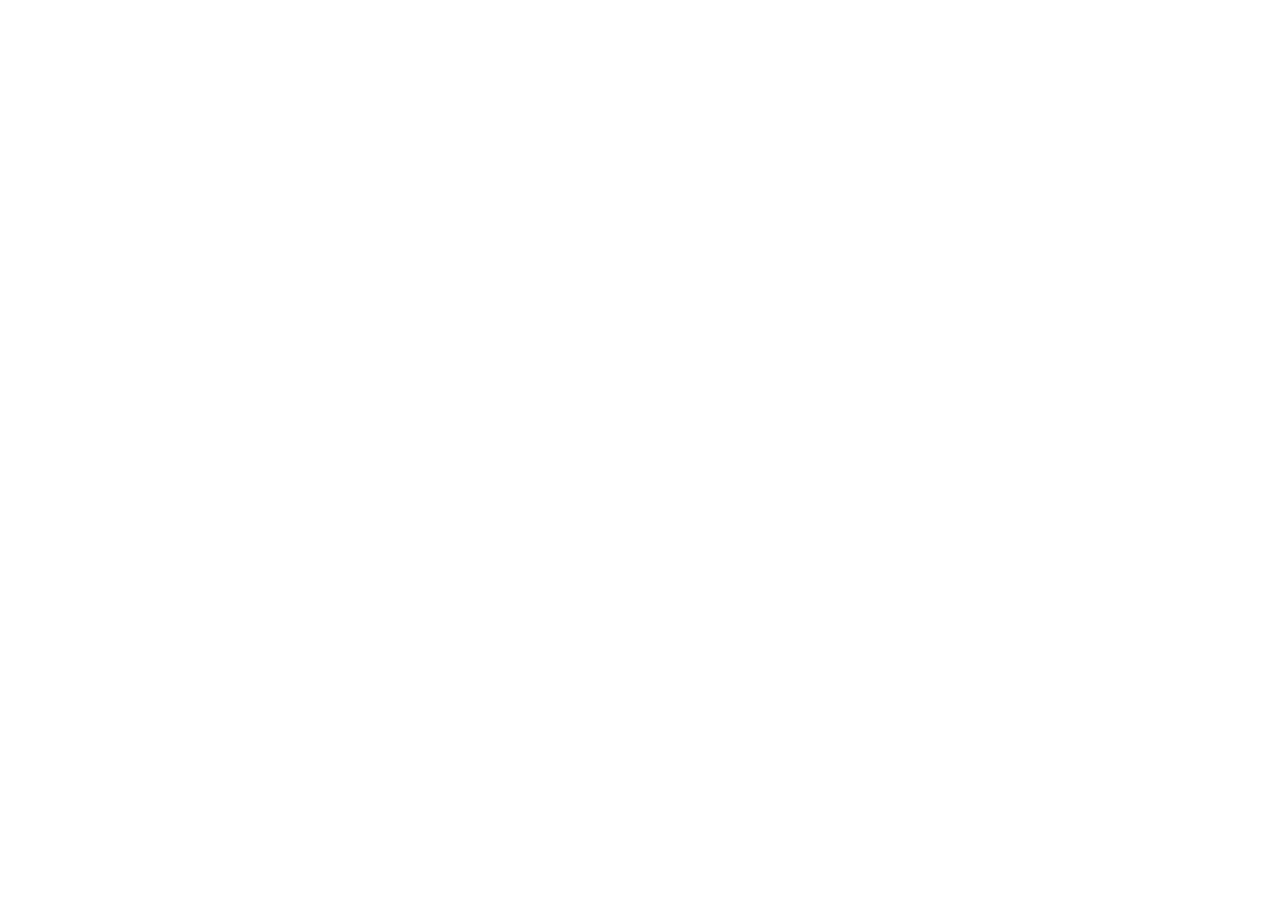
==== index.html @ 63abe0be "Commit demo for develop-major" ====
<!doctype html><html lang="en"><head><meta charset="utf-8"/><meta name="viewport" content="width=device-width,initial-scale=1"/><title>React/Typescript Starter</title><script src="../index.html.js" defer="defer"></script><link rel="stylesheet" href="assets/styles/main.css"/><link rel="stylesheet" href="assets/styles/_SampleComponent.css"/></head><body><div id="root"></div></body></html>
---- assets/styles/main.css ----
﻿:root{--primary-base: hsl(19, 100%, 50%);--primary-light-1: hsl(15, 75%, 97%);--primary-light-2: hsl(19, 100%, 70%);--primary-light-3: hsl(19, 100%, 61%);--primary-dark-1: hsl(19, 100%, 39%);--primary-dark-2: hsl(19, 100%, 30%);--secondary-base: hsl(0, 1%, 26%);--secondary-light-1: hsl(0, 0%, 98%);--secondary-light-2: hsl(0, 4%, 95%);--secondary-light-3: hsl(0, 1%, 77%);--secondary-dark-1: hsl(0, 0%, 58%);--secondary-dark-2: hsl(0, 0%, 40%);--tertiary-base: hsl(195, 100%, 23%);--tertiary-light-1: hsl(200, 24%, 93%);--tertiary-light-2: hsl(195, 100%, 29%);--tertiary-dark-1: hsl(195, 100%, 12%);--tertiary-dark-2: hsl(195, 100%, 18%);--white-base: hsl(0, 0%, 100%);--black-base: hsl(0, 0%, 0%);--success-element: hsl(140, 100%, 27%);--success-text: hsl(133, 61%, 19%);--success-background: hsl(134, 41%, 88%);--warning-element: hsl(35, 97%, 57%);--warning-text: hsl(45, 94%, 27%);--warning-background: hsl(46, 100%, 90%);--error-element: hsl(9, 100%, 37%);--error-text: hsl(354, 61%, 28%);--error-background: hsl(355, 70%, 91%);--info-element: hsl(195, 100%, 23%);--info-text: hsl(195, 100%, 23%);--info-background: hsl(200, 24%, 93%);--dropshadow-1: 0 1px 1px 0 rgba(0, 0, 0, 0.14), 0 2px 1px 0 rgba(0, 0, 0, 0.12), 0 1px 3px 0 rgba(0, 0, 0, 0.2);--dropshadow-2: 0 8px 10px 0 rgba(0, 0, 0, 0.14), 0 3px 14px 0 rgba(0, 0, 0, 0.12), 0 5px 5px 0 rgba(0, 0, 0, 0.2);--dropshadow-3: 0 9px 12px 0 rgba(0, 0, 0, 0.14), 0 3px 16px 0 rgba(0, 0, 0, 0.12), 0 5px 6px 0 rgba(0, 0, 0, 0.2);--dropshadow-4: 0 16px 24px 0 rgba(0, 0, 0, 0.14), 0 6px 30px 0 rgba(0, 0, 0, 0.12), 0 8px 10px 0 rgba(0, 0, 0, 0.2);--sect--top-pd--sm: 4.8rem;--sect--top-pd--md: 4.8rem;--sect--top-pd--lg: 8rem;--sect--top-pd--xl: 8rem;--sect--btm-pd--sm: 4.8rem;--sect--btm-pd--md: 4.8rem;--sect--btm-pd--lg: 8rem;--sect--btm-pd--xl: 8rem;--sect-bg--top-pd--sm: 4.8rem;--sect-bg--top-pd--md: 4.8rem;--sect-bg--top-pd--lg: 8rem;--sect-bg--top-pd--xl: 8rem;--sect-bg--btm-pd--sm: 4.8rem;--sect-bg--btm-pd--md: 4.8rem;--sect-bg--btm-pd--lg: 8rem;--sect-bg--btm-pd--xl: 8rem;--sect-top-curv--top-pd--sm: 4.8rem;--sect-top-curv--top-pd--md: 4.8rem;--sect-top-curv--top-pd--lg: 4.8rem;--sect-top-curv--top-pd--xl: 4.8rem;--sect-top-curv--btm-pd--sm: 4.8rem;--sect-top-curv--btm-pd--md: 4.8rem;--sect-top-curv--btm-pd--lg: 8rem;--sect-top-curv--btm-pd--xl: 8rem;--sect-btm-curv--top-pd--sm: 4.8rem;--sect-btm-curv--top-pd--md: 4.8rem;--sect-btm-curv--top-pd--lg: 8rem;--sect-btm-curv--top-pd--xl: 8rem;--sect-btm-curv--btm-pd--sm: 4.8rem;--sect-btm-curv--btm-pd--md: 4.8rem;--sect-btm-curv--btm-pd--lg: 4.8rem;--sect-btm-curv--btm-pd--xl: 4.8rem;--gutter-sm: 0.75rem;--gutter-md: 0.75rem;--gutter-lg: 0.75rem;--gutter-xl: 0.75rem;--col-top-mg--sm: 1.6rem;--col-top-mg--md: 1.6rem;--col-top-mg--lg: 1.6rem;--col-top-mg--xl: 1.6rem;--col-btm-mg--sm: 1.6rem;--col-btm-mg--md: 1.6rem;--col-btm-mg--lg: 1.6rem;--col-btm-mg--xl: 1.6rem;--h-1--sm: 3.4rem/4rem Roboto, sans-serif;--h-1--md: 3.4rem/4rem Roboto, sans-serif;--h-1--lg: 4.8rem/5.6rem Roboto, sans-serif;--h-1--xl: 4.8rem/5.6rem Roboto, sans-serif;--h-1--ltr-spc--sm: 0rem;--h-1--ltr-spc--md: 0rem;--h-1--ltr-spc--lg: 0rem;--h-1--ltr-spc--xl: 0rem;--h-1--bd-txt-spc--sm: 3.2rem;--h-1--bd-txt-spc--md: 3.2rem;--h-1--bd-txt-spc--lg: 3.2rem;--h-1--bd-txt-spc--xl: 3.2rem;--h-2--sm: 2.4rem/3.2rem Roboto, sans-serif;--h-2--md: 2.4rem/3.2rem Roboto, sans-serif;--h-2--lg: 3.2rem/4rem Roboto, sans-serif;--h-2--xl: 3.2rem/4rem Roboto, sans-serif;--h-2--ltr-spc--sm: 0rem;--h-2--ltr-spc--md: 0rem;--h-2--ltr-spc--lg: 0rem;--h-2--ltr-spc--xl: 0rem;--h-2--bd-txt-spc--sm: 1.6rem;--h-2--bd-txt-spc--md: 1.6rem;--h-2--bd-txt-spc--lg: 1.6rem;--h-2--bd-txt-spc--xl: 1.6rem;--h-3--sm: 2rem/2.8rem Roboto, sans-serif;--h-3--md: 2rem/2.8rem Roboto, sans-serif;--h-3--lg: 2.4rem/3.2rem Roboto, sans-serif;--h-3--xl: 2.4rem/3.2rem Roboto, sans-serif;--h-3--ltr-spc--sm: 0.015rem;--h-3--ltr-spc--md: 0.015rem;--h-3--ltr-spc--lg: 0.015rem;--h-3--ltr-spc--xl: 0.015rem;--h-3--bd-txt-spc--sm: 1.6rem;--h-3--bd-txt-spc--md: 1.6rem;--h-3--bd-txt-spc--lg: 1.6rem;--h-3--bd-txt-spc--xl: 1.6rem;--h-4--sm: 1.8rem/2.6rem Roboto, sans-serif;--h-4--md: 1.8rem/2.6rem Roboto, sans-serif;--h-4--lg: 2rem/2.8rem Roboto, sans-serif;--h-4--xl: 2rem/2.8rem Roboto, sans-serif;--h-4--ltr-spc--sm: 0.015rem;--h-4--ltr-spc--md: 0.015rem;--h-4--ltr-spc--lg: 0.015rem;--h-4--ltr-spc--xl: 0.015rem;--h-4--bd-txt-spc--sm: 1.6rem;--h-4--bd-txt-spc--md: 1.6rem;--h-4--bd-txt-spc--lg: 1.6rem;--h-4--bd-txt-spc--xl: 1.6rem;--h-5--sm: 1.6rem/2.4rem Roboto, sans-serif;--h-5--md: 1.6rem/2.4rem Roboto, sans-serif;--h-5--lg: 1.8rem/2.6rem Roboto, sans-serif;--h-5--xl: 1.8rem/2.6rem Roboto, sans-serif;--h-5--ltr-spc--sm: 0.015rem;--h-5--ltr-spc--md: 0.015rem;--h-5--ltr-spc--lg: 0.015rem;--h-5--ltr-spc--xl: 0.015rem;--h-6--sm: 1.4rem/2rem Roboto, sans-serif;--h-6--md: 1.4rem/2rem Roboto, sans-serif;--h-6--lg: 1.4rem/2rem Roboto, sans-serif;--h-6--xl: 1.4rem/2rem Roboto, sans-serif;--h-6--ltr-spc--sm: 0.01rem;--h-6--ltr-spc--md: 0.01rem;--h-6--ltr-spc--lg: 0.01rem;--h-6--ltr-spc--xl: 0.01rem;--p-1--sm: 1.6rem/2.4rem Roboto, sans-serif;--p-1--md: 1.6rem/2.4rem Roboto, sans-serif;--p-1--lg: 1.6rem/2.4rem Roboto, sans-serif;--p-1--xl: 1.6rem/2.4rem Roboto, sans-serif;--p-1--ltr-spc--sm: 0.05rem;--p-1--ltr-spc--md: 0.05rem;--p-1--ltr-spc--lg: 0.05rem;--p-1--ltr-spc--xl: 0.05rem;--p-1--spacing--sm: 2.4rem;--p-1--spacing--md: 2.4rem;--p-1--spacing--lg: 2.4rem;--p-1--spacing--xl: 2.4rem;--p-2--sm: 1.4rem/2rem Roboto, sans-serif;--p-2--md: 1.4rem/2rem Roboto, sans-serif;--p-2--lg: 1.4rem/2.2rem Roboto, sans-serif;--p-2--xl: 1.4rem/2.2rem Roboto, sans-serif;--p-2--ltr-spc--sm: 0.025rem;--p-2--ltr-spc--md: 0.025rem;--p-2--ltr-spc--lg: 0.025rem;--p-2--ltr-spc--xl: 0.025rem;--p-2--spacing--sm: 2.4rem;--p-2--spacing--md: 2.4rem;--p-2--spacing--lg: 2.4rem;--p-2--spacing--xl: 2.4rem;--p-3--sm: 1.2rem/1.8rem Roboto, sans-serif;--p-3--md: 1.2rem/1.8rem Roboto, sans-serif;--p-3--lg: 1.2rem/2rem Roboto, sans-serif;--p-3--xl: 1.2rem/2rem Roboto, sans-serif;--p-3--ltr-spc--sm: 0.025rem;--p-3--ltr-spc--md: 0.025rem;--p-3--ltr-spc--lg: 0.04rem;--p-3--ltr-spc--xl: 0.04rem;--p-3--spacing--sm: 2.4rem;--p-3--spacing--md: 2.4rem;--p-3--spacing--lg: 2.4rem;--p-3--spacing--xl: 2.4rem;--max-content-width--sm: 540px;--max-content-width--md: 800px;--max-content-width--lg: 1236px;--max-content-width--xl: 1440px;--container--gutter--sm: var(--gutter-sm);--container--gutter--md: var(--gutter-md);--container--gutter--lg: var(--gutter-lg);--container--gutter--xl: var(--gutter-xl);--text-indent--sm: 2.4rem;--text-indent--md: 2.4rem;--text-indent--lg: 2.4rem;--text-indent--xl: 2.4rem;--font-weight--regular: 400;--font-weight--medium: 500;--font-stack: Roboto, sans-serif;--list-item-spacing-s--sm: 0.8rem;--list-item-spacing-s--md: 0.8rem;--list-item-spacing-s--lg: 0.8rem;--list-item-spacing-s--xl: 0.8rem;--list-item-spacing-m--sm: 1.6rem;--list-item-spacing-m--md: 1.6rem;--list-item-spacing-m--lg: 1.6rem;--list-item-spacing-m--xl: 1.6rem;--list-item-spacing-l--sm: 1.6rem;--list-item-spacing-l--md: 1.6rem;--list-item-spacing-l--lg: 1.6rem;--list-item-spacing-l--xl: 1.6rem;--border-radius-25: 0.5rem;--border-radius-50: 0.8rem;--border-radius-75: 1.2rem;--border-radius-100: 1.6rem;--icon--margin--sm: 0.8rem;--icon--margin--md: 1rem;--icon--margin--lg: 1.6rem;--icon--size--sm: 1.6rem;--icon--size--md: 2.4rem;--icon--size--lg: 3.2rem;--icon--size-with-background--sm: calc(var(--icon--size--sm) * 2);--icon--size-with-background--md: calc(var(--icon--size--md) * 2);--icon--size-with-background--lg: calc(var(--icon--size--lg) * 2)}*,*::before,*::after{padding:0;margin:0;line-height:inherit;text-decoration:inherit;letter-spacing:inherit;font-family:inherit;font-weight:inherit;font-style:inherit;font-size:inherit;color:inherit;box-sizing:border-box;border-width:0}html{height:100%;-webkit-text-size-adjust:100%;-moz-tab-size:4;tab-size:4;font-size:62.5%}body{overflow-x:hidden;overflow-y:scroll;min-width:320px;height:100%;font-family:Helvetica,Arial,sans-serif;text-align:left;font-weight:normal;font-style:normal}article,aside,figcaption,figure,footer,header,hgroup,main,nav,section{display:block}body[data-mouse-active] :focus:not(input):not(textarea):not(select){outline:none}p,h1,h2,h3,h4,h5,h6,ol,ul,dl,pre,img,main,form,table,input,label,audio,video,select,figure,canvas,output,address,h-scroll,textarea,fieldset,blockquote{display:block}p:last-child,h1:last-child,h2:last-child,h3:last-child,h4:last-child,h5:last-child,h6:last-child,ol:last-child,ul:last-child,dl:last-child,li:last-child,pre:last-child,hr:last-child,img:last-child,form:last-child,table:last-child,label:last-child,input:last-child,audio:last-child,video:last-child,select:last-child,figure:last-child,canvas:last-child,output:last-child,address:last-child,h-scroll:last-child,fieldset:last-child,textarea:last-child,blockquote:last-child{margin-bottom:0}hr{width:100%;height:1px;background-color:#9c9ea1;border:none}img{max-width:100%;margin-left:auto;margin-right:auto;border:none}figure.cover img{width:100%;height:100%;object-fit:cover}figure.cover.compatible{background-size:cover;background-position:center;background-repeat:no-repeat}video{max-width:100%;margin-left:auto;margin-right:auto;border:1px solid #9c9ea1;cursor:pointer}button,[type=button],[type=reset],[type=submit]{-webkit-appearance:button;text-align:left;background:rgba(0,0,0,0);background-image:none;border:none}button:not([disabled]),input[type=button]:not([disabled]),input[type=submit]:not([disabled]),input[type=reset]:not([disabled]){cursor:pointer}button:active,input[type=button]:active,input[type=submit]:active,input[type=reset]:active{color:inherit}button,select{text-transform:none}[hidden]{display:none}textarea{resize:vertical}table{text-indent:0;border-color:inherit;border-collapse:collapse}ol,ul,menu,dir{list-style:none;padding:0}body,p,ol,ul,dl,pre,menu,dir,address,blockquote{font:var(--p-1--sm);letter-spacing:var(--p-1--ltr-spc--sm);margin-bottom:var(--p-1--spacing--sm)}menu,dir,ol,ul,dl,dd,pre,address,blockquote{margin-left:var(--text-indent--sm)}table{margin-bottom:var(--p-1--spacing--sm)}@media(min-width: 768px){body,p,ol,ul,dl,pre,menu,dir,address,blockquote{font:var(--p-1--sm);letter-spacing:var(--p-1--ltr-spc--sm);margin-bottom:var(--p-1--spacing--sm)}menu,dir,ol,ul,dl,dd,pre,address,blockquote{margin-left:var(--text-indent--md)}table{margin-bottom:var(--p-1--spacing--md)}}@media(min-width: 992px){body,p,ol,ul,dl,pre,menu,dir,address,blockquote{font:var(--p-1--lg);letter-spacing:var(--p-1--ltr-spc--lg);margin-bottom:var(--p-1--spacing--lg)}menu,dir,ol,ul,dl,dd,pre,address,blockquote{margin-left:var(--text-indent--lg)}table{margin-bottom:var(--p-1--spacing--lg)}}@media(min-width: 1900px){body,p,ol,ul,dl,pre,menu,dir,address,blockquote{font:var(--p-1--xl);letter-spacing:var(--p-1--ltr-spc--xl);margin-bottom:var(--p-1--spacing--xl)}menu,dir,ol,ul,dl,dd,pre,address,blockquote{margin-left:var(--text-indent--xl)}table{margin-bottom:var(--p-1--spacing--xl)}}blockquote{margin-top:var(--p-1--spacing--sm)}dt{font-weight:500}ul li{list-style-position:inside}h1:last-child,.h-1:last-child,h2:last-child,.h-2:last-child,h3:last-child,.h-3:last-child,h4:last-child,.h-4:last-child,h5:last-child,.h-5:last-child,h6:last-child,.h-6:last-child{margin-bottom:0}:root{--heading-color: var(--seconadary-base);--heading--on-dark-background: var(--white-base);--heading--on-light-background: var(--secondary-base);--heading--on-error-background: var(--error-text);--heading--on-success-background: var(--success-text);--heading--on-info-background: var(--info-text);--heading--on-warning-background: var(--warning-text);--body-text--color: var(--secondary-base);--body-text--light-color: var(--secondary-base);--body-text--on-dark-background: var(--white-base);--body-text--on-light-background: var(--secondary-base);--body-text--on-error-background: var(--error-text);--body-text--on-success-background: var(--success-text);--body-text--on-info-background: var(--info-text);--body-text--on-warning-background: var(--warning-text)}body,p,ol,ul,dl,pre,menu,dir,address,blockquote{color:var(--body-text--color)}blockquote>*{color:var(--body-text--light-color)}dd{color:var(--body-text--light-color)}address,h1,.h-1,h2,.h-2{color:var(--heading-color)}[class*=bg--primary]:not([class*=light-]) hr,[class*=bg--secondary]:not([class*=light-]) hr{background-color:var(--body-text--on-dark-background)}body[class*=bg--primary-base],section[class*=bg--primary-base]{color:var(--body-text--on-dark-background)}[class*=bg--primary-base] h3,[class*=bg--primary-base] .h-3,[class*=bg--primary-base] h4,[class*=bg--primary-base] .h-4,[class*=bg--primary-base] h5,[class*=bg--primary-base] .h-5,[class*=bg--primary-base] h6,[class*=bg--primary-base] .h-6,[class*=bg--primary-base] .p-1,[class*=bg--primary-base] .p-2,[class*=bg--primary-base] .p-3,[class*=bg--primary-base] p,[class*=bg--primary-base] ol,[class*=bg--primary-base] ul,[class*=bg--primary-base] dl,[class*=bg--primary-base] dd,[class*=bg--primary-base] dt,[class*=bg--primary-base] pre,[class*=bg--primary-base] menu,[class*=bg--primary-base] dir,[class*=bg--primary-base] address,[class*=bg--primary-base] blockquote{color:var(--body-text--on-dark-background)}h3[class*=bg--primary-base],.h-3[class*=bg--primary-base],h4[class*=bg--primary-base],.h-4[class*=bg--primary-base],h5[class*=bg--primary-base],.h-5[class*=bg--primary-base],h6[class*=bg--primary-base],.h-6[class*=bg--primary-base],.p-1[class*=bg--primary-base],.p-2[class*=bg--primary-base],.p-3[class*=bg--primary-base],p[class*=bg--primary-base],ol[class*=bg--primary-base],ul[class*=bg--primary-base],dl[class*=bg--primary-base],dt[class*=bg--primary-base],dd[class*=bg--primary-base],pre[class*=bg--primary-base],menu[class*=bg--primary-base],dir[class*=bg--primary-base],address[class*=bg--primary-base],blockquote[class*=bg--primary-base]{color:var(--body-text--on-dark-background)}body[class*=bg--primary-light-1],section[class*=bg--primary-light-1]{color:var(--body-text--on-light-background)}[class*=bg--primary-light-1] h3,[class*=bg--primary-light-1] .h-3,[class*=bg--primary-light-1] h4,[class*=bg--primary-light-1] .h-4,[class*=bg--primary-light-1] h5,[class*=bg--primary-light-1] .h-5,[class*=bg--primary-light-1] h6,[class*=bg--primary-light-1] .h-6,[class*=bg--primary-light-1] .p-1,[class*=bg--primary-light-1] .p-2,[class*=bg--primary-light-1] .p-3,[class*=bg--primary-light-1] p,[class*=bg--primary-light-1] ol,[class*=bg--primary-light-1] ul,[class*=bg--primary-light-1] dl,[class*=bg--primary-light-1] dd,[class*=bg--primary-light-1] dt,[class*=bg--primary-light-1] pre,[class*=bg--primary-light-1] menu,[class*=bg--primary-light-1] dir,[class*=bg--primary-light-1] address,[class*=bg--primary-light-1] blockquote{color:var(--body-text--on-light-background)}h3[class*=bg--primary-light-1],.h-3[class*=bg--primary-light-1],h4[class*=bg--primary-light-1],.h-4[class*=bg--primary-light-1],h5[class*=bg--primary-light-1],.h-5[class*=bg--primary-light-1],h6[class*=bg--primary-light-1],.h-6[class*=bg--primary-light-1],.p-1[class*=bg--primary-light-1],.p-2[class*=bg--primary-light-1],.p-3[class*=bg--primary-light-1],p[class*=bg--primary-light-1],ol[class*=bg--primary-light-1],ul[class*=bg--primary-light-1],dl[class*=bg--primary-light-1],dt[class*=bg--primary-light-1],dd[class*=bg--primary-light-1],pre[class*=bg--primary-light-1],menu[class*=bg--primary-light-1],dir[class*=bg--primary-light-1],address[class*=bg--primary-light-1],blockquote[class*=bg--primary-light-1]{color:var(--body-text--on-light-background)}body[class*=bg--primary-light-2],section[class*=bg--primary-light-2]{color:var(--body-text--on-dark-background)}[class*=bg--primary-light-2] h3,[class*=bg--primary-light-2] .h-3,[class*=bg--primary-light-2] h4,[class*=bg--primary-light-2] .h-4,[class*=bg--primary-light-2] h5,[class*=bg--primary-light-2] .h-5,[class*=bg--primary-light-2] h6,[class*=bg--primary-light-2] .h-6,[class*=bg--primary-light-2] .p-1,[class*=bg--primary-light-2] .p-2,[class*=bg--primary-light-2] .p-3,[class*=bg--primary-light-2] p,[class*=bg--primary-light-2] ol,[class*=bg--primary-light-2] ul,[class*=bg--primary-light-2] dl,[class*=bg--primary-light-2] dd,[class*=bg--primary-light-2] dt,[class*=bg--primary-light-2] pre,[class*=bg--primary-light-2] menu,[class*=bg--primary-light-2] dir,[class*=bg--primary-light-2] address,[class*=bg--primary-light-2] blockquote{color:var(--body-text--on-dark-background)}h3[class*=bg--primary-light-2],.h-3[class*=bg--primary-light-2],h4[class*=bg--primary-light-2],.h-4[class*=bg--primary-light-2],h5[class*=bg--primary-light-2],.h-5[class*=bg--primary-light-2],h6[class*=bg--primary-light-2],.h-6[class*=bg--primary-light-2],.p-1[class*=bg--primary-light-2],.p-2[class*=bg--primary-light-2],.p-3[class*=bg--primary-light-2],p[class*=bg--primary-light-2],ol[class*=bg--primary-light-2],ul[class*=bg--primary-light-2],dl[class*=bg--primary-light-2],dt[class*=bg--primary-light-2],dd[class*=bg--primary-light-2],pre[class*=bg--primary-light-2],menu[class*=bg--primary-light-2],dir[class*=bg--primary-light-2],address[class*=bg--primary-light-2],blockquote[class*=bg--primary-light-2]{color:var(--body-text--on-dark-background)}body[class*=bg--primary-light-3],section[class*=bg--primary-light-3]{color:var(--body-text--on-dark-background)}[class*=bg--primary-light-3] h3,[class*=bg--primary-light-3] .h-3,[class*=bg--primary-light-3] h4,[class*=bg--primary-light-3] .h-4,[class*=bg--primary-light-3] h5,[class*=bg--primary-light-3] .h-5,[class*=bg--primary-light-3] h6,[class*=bg--primary-light-3] .h-6,[class*=bg--primary-light-3] .p-1,[class*=bg--primary-light-3] .p-2,[class*=bg--primary-light-3] .p-3,[class*=bg--primary-light-3] p,[class*=bg--primary-light-3] ol,[class*=bg--primary-light-3] ul,[class*=bg--primary-light-3] dl,[class*=bg--primary-light-3] dd,[class*=bg--primary-light-3] dt,[class*=bg--primary-light-3] pre,[class*=bg--primary-light-3] menu,[class*=bg--primary-light-3] dir,[class*=bg--primary-light-3] address,[class*=bg--primary-light-3] blockquote{color:var(--body-text--on-dark-background)}h3[class*=bg--primary-light-3],.h-3[class*=bg--primary-light-3],h4[class*=bg--primary-light-3],.h-4[class*=bg--primary-light-3],h5[class*=bg--primary-light-3],.h-5[class*=bg--primary-light-3],h6[class*=bg--primary-light-3],.h-6[class*=bg--primary-light-3],.p-1[class*=bg--primary-light-3],.p-2[class*=bg--primary-light-3],.p-3[class*=bg--primary-light-3],p[class*=bg--primary-light-3],ol[class*=bg--primary-light-3],ul[class*=bg--primary-light-3],dl[class*=bg--primary-light-3],dt[class*=bg--primary-light-3],dd[class*=bg--primary-light-3],pre[class*=bg--primary-light-3],menu[class*=bg--primary-light-3],dir[class*=bg--primary-light-3],address[class*=bg--primary-light-3],blockquote[class*=bg--primary-light-3]{color:var(--body-text--on-dark-background)}body[class*=bg--primary-dark-1],section[class*=bg--primary-dark-1]{color:var(--body-text--on-dark-background)}[class*=bg--primary-dark-1] h3,[class*=bg--primary-dark-1] .h-3,[class*=bg--primary-dark-1] h4,[class*=bg--primary-dark-1] .h-4,[class*=bg--primary-dark-1] h5,[class*=bg--primary-dark-1] .h-5,[class*=bg--primary-dark-1] h6,[class*=bg--primary-dark-1] .h-6,[class*=bg--primary-dark-1] .p-1,[class*=bg--primary-dark-1] .p-2,[class*=bg--primary-dark-1] .p-3,[class*=bg--primary-dark-1] p,[class*=bg--primary-dark-1] ol,[class*=bg--primary-dark-1] ul,[class*=bg--primary-dark-1] dl,[class*=bg--primary-dark-1] dd,[class*=bg--primary-dark-1] dt,[class*=bg--primary-dark-1] pre,[class*=bg--primary-dark-1] menu,[class*=bg--primary-dark-1] dir,[class*=bg--primary-dark-1] address,[class*=bg--primary-dark-1] blockquote{color:var(--body-text--on-dark-background)}h3[class*=bg--primary-dark-1],.h-3[class*=bg--primary-dark-1],h4[class*=bg--primary-dark-1],.h-4[class*=bg--primary-dark-1],h5[class*=bg--primary-dark-1],.h-5[class*=bg--primary-dark-1],h6[class*=bg--primary-dark-1],.h-6[class*=bg--primary-dark-1],.p-1[class*=bg--primary-dark-1],.p-2[class*=bg--primary-dark-1],.p-3[class*=bg--primary-dark-1],p[class*=bg--primary-dark-1],ol[class*=bg--primary-dark-1],ul[class*=bg--primary-dark-1],dl[class*=bg--primary-dark-1],dt[class*=bg--primary-dark-1],dd[class*=bg--primary-dark-1],pre[class*=bg--primary-dark-1],menu[class*=bg--primary-dark-1],dir[class*=bg--primary-dark-1],address[class*=bg--primary-dark-1],blockquote[class*=bg--primary-dark-1]{color:var(--body-text--on-dark-background)}body[class*=bg--primary-dark-2],section[class*=bg--primary-dark-2]{color:var(--body-text--on-dark-background)}[class*=bg--primary-dark-2] h3,[class*=bg--primary-dark-2] .h-3,[class*=bg--primary-dark-2] h4,[class*=bg--primary-dark-2] .h-4,[class*=bg--primary-dark-2] h5,[class*=bg--primary-dark-2] .h-5,[class*=bg--primary-dark-2] h6,[class*=bg--primary-dark-2] .h-6,[class*=bg--primary-dark-2] .p-1,[class*=bg--primary-dark-2] .p-2,[class*=bg--primary-dark-2] .p-3,[class*=bg--primary-dark-2] p,[class*=bg--primary-dark-2] ol,[class*=bg--primary-dark-2] ul,[class*=bg--primary-dark-2] dl,[class*=bg--primary-dark-2] dd,[class*=bg--primary-dark-2] dt,[class*=bg--primary-dark-2] pre,[class*=bg--primary-dark-2] menu,[class*=bg--primary-dark-2] dir,[class*=bg--primary-dark-2] address,[class*=bg--primary-dark-2] blockquote{color:var(--body-text--on-dark-background)}h3[class*=bg--primary-dark-2],.h-3[class*=bg--primary-dark-2],h4[class*=bg--primary-dark-2],.h-4[class*=bg--primary-dark-2],h5[class*=bg--primary-dark-2],.h-5[class*=bg--primary-dark-2],h6[class*=bg--primary-dark-2],.h-6[class*=bg--primary-dark-2],.p-1[class*=bg--primary-dark-2],.p-2[class*=bg--primary-dark-2],.p-3[class*=bg--primary-dark-2],p[class*=bg--primary-dark-2],ol[class*=bg--primary-dark-2],ul[class*=bg--primary-dark-2],dl[class*=bg--primary-dark-2],dt[class*=bg--primary-dark-2],dd[class*=bg--primary-dark-2],pre[class*=bg--primary-dark-2],menu[class*=bg--primary-dark-2],dir[class*=bg--primary-dark-2],address[class*=bg--primary-dark-2],blockquote[class*=bg--primary-dark-2]{color:var(--body-text--on-dark-background)}body[class*=bg--secondary-base],section[class*=bg--secondary-base]{color:var(--body-text--on-dark-background)}[class*=bg--secondary-base] h3,[class*=bg--secondary-base] .h-3,[class*=bg--secondary-base] h4,[class*=bg--secondary-base] .h-4,[class*=bg--secondary-base] h5,[class*=bg--secondary-base] .h-5,[class*=bg--secondary-base] h6,[class*=bg--secondary-base] .h-6,[class*=bg--secondary-base] .p-1,[class*=bg--secondary-base] .p-2,[class*=bg--secondary-base] .p-3,[class*=bg--secondary-base] p,[class*=bg--secondary-base] ol,[class*=bg--secondary-base] ul,[class*=bg--secondary-base] dl,[class*=bg--secondary-base] dd,[class*=bg--secondary-base] dt,[class*=bg--secondary-base] pre,[class*=bg--secondary-base] menu,[class*=bg--secondary-base] dir,[class*=bg--secondary-base] address,[class*=bg--secondary-base] blockquote{color:var(--body-text--on-dark-background)}h3[class*=bg--secondary-base],.h-3[class*=bg--secondary-base],h4[class*=bg--secondary-base],.h-4[class*=bg--secondary-base],h5[class*=bg--secondary-base],.h-5[class*=bg--secondary-base],h6[class*=bg--secondary-base],.h-6[class*=bg--secondary-base],.p-1[class*=bg--secondary-base],.p-2[class*=bg--secondary-base],.p-3[class*=bg--secondary-base],p[class*=bg--secondary-base],ol[class*=bg--secondary-base],ul[class*=bg--secondary-base],dl[class*=bg--secondary-base],dt[class*=bg--secondary-base],dd[class*=bg--secondary-base],pre[class*=bg--secondary-base],menu[class*=bg--secondary-base],dir[class*=bg--secondary-base],address[class*=bg--secondary-base],blockquote[class*=bg--secondary-base]{color:var(--body-text--on-dark-background)}body[class*=bg--secondary-light-1],section[class*=bg--secondary-light-1]{color:var(--body-text--on-light-background)}[class*=bg--secondary-light-1] h3,[class*=bg--secondary-light-1] .h-3,[class*=bg--secondary-light-1] h4,[class*=bg--secondary-light-1] .h-4,[class*=bg--secondary-light-1] h5,[class*=bg--secondary-light-1] .h-5,[class*=bg--secondary-light-1] h6,[class*=bg--secondary-light-1] .h-6,[class*=bg--secondary-light-1] .p-1,[class*=bg--secondary-light-1] .p-2,[class*=bg--secondary-light-1] .p-3,[class*=bg--secondary-light-1] p,[class*=bg--secondary-light-1] ol,[class*=bg--secondary-light-1] ul,[class*=bg--secondary-light-1] dl,[class*=bg--secondary-light-1] dd,[class*=bg--secondary-light-1] dt,[class*=bg--secondary-light-1] pre,[class*=bg--secondary-light-1] menu,[class*=bg--secondary-light-1] dir,[class*=bg--secondary-light-1] address,[class*=bg--secondary-light-1] blockquote{color:var(--body-text--on-light-background)}h3[class*=bg--secondary-light-1],.h-3[class*=bg--secondary-light-1],h4[class*=bg--secondary-light-1],.h-4[class*=bg--secondary-light-1],h5[class*=bg--secondary-light-1],.h-5[class*=bg--secondary-light-1],h6[class*=bg--secondary-light-1],.h-6[class*=bg--secondary-light-1],.p-1[class*=bg--secondary-light-1],.p-2[class*=bg--secondary-light-1],.p-3[class*=bg--secondary-light-1],p[class*=bg--secondary-light-1],ol[class*=bg--secondary-light-1],ul[class*=bg--secondary-light-1],dl[class*=bg--secondary-light-1],dt[class*=bg--secondary-light-1],dd[class*=bg--secondary-light-1],pre[class*=bg--secondary-light-1],menu[class*=bg--secondary-light-1],dir[class*=bg--secondary-light-1],address[class*=bg--secondary-light-1],blockquote[class*=bg--secondary-light-1]{color:var(--body-text--on-light-background)}body[class*=bg--secondary-light-2],section[class*=bg--secondary-light-2]{color:var(--body-text--on-light-background)}[class*=bg--secondary-light-2] h3,[class*=bg--secondary-light-2] .h-3,[class*=bg--secondary-light-2] h4,[class*=bg--secondary-light-2] .h-4,[class*=bg--secondary-light-2] h5,[class*=bg--secondary-light-2] .h-5,[class*=bg--secondary-light-2] h6,[class*=bg--secondary-light-2] .h-6,[class*=bg--secondary-light-2] .p-1,[class*=bg--secondary-light-2] .p-2,[class*=bg--secondary-light-2] .p-3,[class*=bg--secondary-light-2] p,[class*=bg--secondary-light-2] ol,[class*=bg--secondary-light-2] ul,[class*=bg--secondary-light-2] dl,[class*=bg--secondary-light-2] dd,[class*=bg--secondary-light-2] dt,[class*=bg--secondary-light-2] pre,[class*=bg--secondary-light-2] menu,[class*=bg--secondary-light-2] dir,[class*=bg--secondary-light-2] address,[class*=bg--secondary-light-2] blockquote{color:var(--body-text--on-light-background)}h3[class*=bg--secondary-light-2],.h-3[class*=bg--secondary-light-2],h4[class*=bg--secondary-light-2],.h-4[class*=bg--secondary-light-2],h5[class*=bg--secondary-light-2],.h-5[class*=bg--secondary-light-2],h6[class*=bg--secondary-light-2],.h-6[class*=bg--secondary-light-2],.p-1[class*=bg--secondary-light-2],.p-2[class*=bg--secondary-light-2],.p-3[class*=bg--secondary-light-2],p[class*=bg--secondary-light-2],ol[class*=bg--secondary-light-2],ul[class*=bg--secondary-light-2],dl[class*=bg--secondary-light-2],dt[class*=bg--secondary-light-2],dd[class*=bg--secondary-light-2],pre[class*=bg--secondary-light-2],menu[class*=bg--secondary-light-2],dir[class*=bg--secondary-light-2],address[class*=bg--secondary-light-2],blockquote[class*=bg--secondary-light-2]{color:var(--body-text--on-light-background)}body[class*=bg--secondary-light-3],section[class*=bg--secondary-light-3]{color:var(--body-text--on-light-background)}[class*=bg--secondary-light-3] h3,[class*=bg--secondary-light-3] .h-3,[class*=bg--secondary-light-3] h4,[class*=bg--secondary-light-3] .h-4,[class*=bg--secondary-light-3] h5,[class*=bg--secondary-light-3] .h-5,[class*=bg--secondary-light-3] h6,[class*=bg--secondary-light-3] .h-6,[class*=bg--secondary-light-3] .p-1,[class*=bg--secondary-light-3] .p-2,[class*=bg--secondary-light-3] .p-3,[class*=bg--secondary-light-3] p,[class*=bg--secondary-light-3] ol,[class*=bg--secondary-light-3] ul,[class*=bg--secondary-light-3] dl,[class*=bg--secondary-light-3] dd,[class*=bg--secondary-light-3] dt,[class*=bg--secondary-light-3] pre,[class*=bg--secondary-light-3] menu,[class*=bg--secondary-light-3] dir,[class*=bg--secondary-light-3] address,[class*=bg--secondary-light-3] blockquote{color:var(--body-text--on-light-background)}h3[class*=bg--secondary-light-3],.h-3[class*=bg--secondary-light-3],h4[class*=bg--secondary-light-3],.h-4[class*=bg--secondary-light-3],h5[class*=bg--secondary-light-3],.h-5[class*=bg--secondary-light-3],h6[class*=bg--secondary-light-3],.h-6[class*=bg--secondary-light-3],.p-1[class*=bg--secondary-light-3],.p-2[class*=bg--secondary-light-3],.p-3[class*=bg--secondary-light-3],p[class*=bg--secondary-light-3],ol[class*=bg--secondary-light-3],ul[class*=bg--secondary-light-3],dl[class*=bg--secondary-light-3],dt[class*=bg--secondary-light-3],dd[class*=bg--secondary-light-3],pre[class*=bg--secondary-light-3],menu[class*=bg--secondary-light-3],dir[class*=bg--secondary-light-3],address[class*=bg--secondary-light-3],blockquote[class*=bg--secondary-light-3]{color:var(--body-text--on-light-background)}body[class*=bg--secondary-dark-1],section[class*=bg--secondary-dark-1]{color:var(--body-text--on-dark-background)}[class*=bg--secondary-dark-1] h3,[class*=bg--secondary-dark-1] .h-3,[class*=bg--secondary-dark-1] h4,[class*=bg--secondary-dark-1] .h-4,[class*=bg--secondary-dark-1] h5,[class*=bg--secondary-dark-1] .h-5,[class*=bg--secondary-dark-1] h6,[class*=bg--secondary-dark-1] .h-6,[class*=bg--secondary-dark-1] .p-1,[class*=bg--secondary-dark-1] .p-2,[class*=bg--secondary-dark-1] .p-3,[class*=bg--secondary-dark-1] p,[class*=bg--secondary-dark-1] ol,[class*=bg--secondary-dark-1] ul,[class*=bg--secondary-dark-1] dl,[class*=bg--secondary-dark-1] dd,[class*=bg--secondary-dark-1] dt,[class*=bg--secondary-dark-1] pre,[class*=bg--secondary-dark-1] menu,[class*=bg--secondary-dark-1] dir,[class*=bg--secondary-dark-1] address,[class*=bg--secondary-dark-1] blockquote{color:var(--body-text--on-dark-background)}h3[class*=bg--secondary-dark-1],.h-3[class*=bg--secondary-dark-1],h4[class*=bg--secondary-dark-1],.h-4[class*=bg--secondary-dark-1],h5[class*=bg--secondary-dark-1],.h-5[class*=bg--secondary-dark-1],h6[class*=bg--secondary-dark-1],.h-6[class*=bg--secondary-dark-1],.p-1[class*=bg--secondary-dark-1],.p-2[class*=bg--secondary-dark-1],.p-3[class*=bg--secondary-dark-1],p[class*=bg--secondary-dark-1],ol[class*=bg--secondary-dark-1],ul[class*=bg--secondary-dark-1],dl[class*=bg--secondary-dark-1],dt[class*=bg--secondary-dark-1],dd[class*=bg--secondary-dark-1],pre[class*=bg--secondary-dark-1],menu[class*=bg--secondary-dark-1],dir[class*=bg--secondary-dark-1],address[class*=bg--secondary-dark-1],blockquote[class*=bg--secondary-dark-1]{color:var(--body-text--on-dark-background)}body[class*=bg--secondary-dark-2],section[class*=bg--secondary-dark-2]{color:var(--body-text--on-dark-background)}[class*=bg--secondary-dark-2] h3,[class*=bg--secondary-dark-2] .h-3,[class*=bg--secondary-dark-2] h4,[class*=bg--secondary-dark-2] .h-4,[class*=bg--secondary-dark-2] h5,[class*=bg--secondary-dark-2] .h-5,[class*=bg--secondary-dark-2] h6,[class*=bg--secondary-dark-2] .h-6,[class*=bg--secondary-dark-2] .p-1,[class*=bg--secondary-dark-2] .p-2,[class*=bg--secondary-dark-2] .p-3,[class*=bg--secondary-dark-2] p,[class*=bg--secondary-dark-2] ol,[class*=bg--secondary-dark-2] ul,[class*=bg--secondary-dark-2] dl,[class*=bg--secondary-dark-2] dd,[class*=bg--secondary-dark-2] dt,[class*=bg--secondary-dark-2] pre,[class*=bg--secondary-dark-2] menu,[class*=bg--secondary-dark-2] dir,[class*=bg--secondary-dark-2] address,[class*=bg--secondary-dark-2] blockquote{color:var(--body-text--on-dark-background)}h3[class*=bg--secondary-dark-2],.h-3[class*=bg--secondary-dark-2],h4[class*=bg--secondary-dark-2],.h-4[class*=bg--secondary-dark-2],h5[class*=bg--secondary-dark-2],.h-5[class*=bg--secondary-dark-2],h6[class*=bg--secondary-dark-2],.h-6[class*=bg--secondary-dark-2],.p-1[class*=bg--secondary-dark-2],.p-2[class*=bg--secondary-dark-2],.p-3[class*=bg--secondary-dark-2],p[class*=bg--secondary-dark-2],ol[class*=bg--secondary-dark-2],ul[class*=bg--secondary-dark-2],dl[class*=bg--secondary-dark-2],dt[class*=bg--secondary-dark-2],dd[class*=bg--secondary-dark-2],pre[class*=bg--secondary-dark-2],menu[class*=bg--secondary-dark-2],dir[class*=bg--secondary-dark-2],address[class*=bg--secondary-dark-2],blockquote[class*=bg--secondary-dark-2]{color:var(--body-text--on-dark-background)}body[class*=bg--tertiary-base],section[class*=bg--tertiary-base]{color:var(--body-text--on-dark-background)}[class*=bg--tertiary-base] h3,[class*=bg--tertiary-base] .h-3,[class*=bg--tertiary-base] h4,[class*=bg--tertiary-base] .h-4,[class*=bg--tertiary-base] h5,[class*=bg--tertiary-base] .h-5,[class*=bg--tertiary-base] h6,[class*=bg--tertiary-base] .h-6,[class*=bg--tertiary-base] .p-1,[class*=bg--tertiary-base] .p-2,[class*=bg--tertiary-base] .p-3,[class*=bg--tertiary-base] p,[class*=bg--tertiary-base] ol,[class*=bg--tertiary-base] ul,[class*=bg--tertiary-base] dl,[class*=bg--tertiary-base] dd,[class*=bg--tertiary-base] dt,[class*=bg--tertiary-base] pre,[class*=bg--tertiary-base] menu,[class*=bg--tertiary-base] dir,[class*=bg--tertiary-base] address,[class*=bg--tertiary-base] blockquote{color:var(--body-text--on-dark-background)}h3[class*=bg--tertiary-base],.h-3[class*=bg--tertiary-base],h4[class*=bg--tertiary-base],.h-4[class*=bg--tertiary-base],h5[class*=bg--tertiary-base],.h-5[class*=bg--tertiary-base],h6[class*=bg--tertiary-base],.h-6[class*=bg--tertiary-base],.p-1[class*=bg--tertiary-base],.p-2[class*=bg--tertiary-base],.p-3[class*=bg--tertiary-base],p[class*=bg--tertiary-base],ol[class*=bg--tertiary-base],ul[class*=bg--tertiary-base],dl[class*=bg--tertiary-base],dt[class*=bg--tertiary-base],dd[class*=bg--tertiary-base],pre[class*=bg--tertiary-base],menu[class*=bg--tertiary-base],dir[class*=bg--tertiary-base],address[class*=bg--tertiary-base],blockquote[class*=bg--tertiary-base]{color:var(--body-text--on-dark-background)}body[class*=bg--tertiary-light-1],section[class*=bg--tertiary-light-1]{color:var(--body-text--on-light-background)}[class*=bg--tertiary-light-1] h3,[class*=bg--tertiary-light-1] .h-3,[class*=bg--tertiary-light-1] h4,[class*=bg--tertiary-light-1] .h-4,[class*=bg--tertiary-light-1] h5,[class*=bg--tertiary-light-1] .h-5,[class*=bg--tertiary-light-1] h6,[class*=bg--tertiary-light-1] .h-6,[class*=bg--tertiary-light-1] .p-1,[class*=bg--tertiary-light-1] .p-2,[class*=bg--tertiary-light-1] .p-3,[class*=bg--tertiary-light-1] p,[class*=bg--tertiary-light-1] ol,[class*=bg--tertiary-light-1] ul,[class*=bg--tertiary-light-1] dl,[class*=bg--tertiary-light-1] dd,[class*=bg--tertiary-light-1] dt,[class*=bg--tertiary-light-1] pre,[class*=bg--tertiary-light-1] menu,[class*=bg--tertiary-light-1] dir,[class*=bg--tertiary-light-1] address,[class*=bg--tertiary-light-1] blockquote{color:var(--body-text--on-light-background)}h3[class*=bg--tertiary-light-1],.h-3[class*=bg--tertiary-light-1],h4[class*=bg--tertiary-light-1],.h-4[class*=bg--tertiary-light-1],h5[class*=bg--tertiary-light-1],.h-5[class*=bg--tertiary-light-1],h6[class*=bg--tertiary-light-1],.h-6[class*=bg--tertiary-light-1],.p-1[class*=bg--tertiary-light-1],.p-2[class*=bg--tertiary-light-1],.p-3[class*=bg--tertiary-light-1],p[class*=bg--tertiary-light-1],ol[class*=bg--tertiary-light-1],ul[class*=bg--tertiary-light-1],dl[class*=bg--tertiary-light-1],dt[class*=bg--tertiary-light-1],dd[class*=bg--tertiary-light-1],pre[class*=bg--tertiary-light-1],menu[class*=bg--tertiary-light-1],dir[class*=bg--tertiary-light-1],address[class*=bg--tertiary-light-1],blockquote[class*=bg--tertiary-light-1]{color:var(--body-text--on-light-background)}body[class*=bg--tertiary-light-2],section[class*=bg--tertiary-light-2]{color:var(--body-text--on-dark-background)}[class*=bg--tertiary-light-2] h3,[class*=bg--tertiary-light-2] .h-3,[class*=bg--tertiary-light-2] h4,[class*=bg--tertiary-light-2] .h-4,[class*=bg--tertiary-light-2] h5,[class*=bg--tertiary-light-2] .h-5,[class*=bg--tertiary-light-2] h6,[class*=bg--tertiary-light-2] .h-6,[class*=bg--tertiary-light-2] .p-1,[class*=bg--tertiary-light-2] .p-2,[class*=bg--tertiary-light-2] .p-3,[class*=bg--tertiary-light-2] p,[class*=bg--tertiary-light-2] ol,[class*=bg--tertiary-light-2] ul,[class*=bg--tertiary-light-2] dl,[class*=bg--tertiary-light-2] dd,[class*=bg--tertiary-light-2] dt,[class*=bg--tertiary-light-2] pre,[class*=bg--tertiary-light-2] menu,[class*=bg--tertiary-light-2] dir,[class*=bg--tertiary-light-2] address,[class*=bg--tertiary-light-2] blockquote{color:var(--body-text--on-dark-background)}h3[class*=bg--tertiary-light-2],.h-3[class*=bg--tertiary-light-2],h4[class*=bg--tertiary-light-2],.h-4[class*=bg--tertiary-light-2],h5[class*=bg--tertiary-light-2],.h-5[class*=bg--tertiary-light-2],h6[class*=bg--tertiary-light-2],.h-6[class*=bg--tertiary-light-2],.p-1[class*=bg--tertiary-light-2],.p-2[class*=bg--tertiary-light-2],.p-3[class*=bg--tertiary-light-2],p[class*=bg--tertiary-light-2],ol[class*=bg--tertiary-light-2],ul[class*=bg--tertiary-light-2],dl[class*=bg--tertiary-light-2],dt[class*=bg--tertiary-light-2],dd[class*=bg--tertiary-light-2],pre[class*=bg--tertiary-light-2],menu[class*=bg--tertiary-light-2],dir[class*=bg--tertiary-light-2],address[class*=bg--tertiary-light-2],blockquote[class*=bg--tertiary-light-2]{color:var(--body-text--on-dark-background)}body[class*=bg--tertiary-dark-1],section[class*=bg--tertiary-dark-1]{color:var(--body-text--on-dark-background)}[class*=bg--tertiary-dark-1] h3,[class*=bg--tertiary-dark-1] .h-3,[class*=bg--tertiary-dark-1] h4,[class*=bg--tertiary-dark-1] .h-4,[class*=bg--tertiary-dark-1] h5,[class*=bg--tertiary-dark-1] .h-5,[class*=bg--tertiary-dark-1] h6,[class*=bg--tertiary-dark-1] .h-6,[class*=bg--tertiary-dark-1] .p-1,[class*=bg--tertiary-dark-1] .p-2,[class*=bg--tertiary-dark-1] .p-3,[class*=bg--tertiary-dark-1] p,[class*=bg--tertiary-dark-1] ol,[class*=bg--tertiary-dark-1] ul,[class*=bg--tertiary-dark-1] dl,[class*=bg--tertiary-dark-1] dd,[class*=bg--tertiary-dark-1] dt,[class*=bg--tertiary-dark-1] pre,[class*=bg--tertiary-dark-1] menu,[class*=bg--tertiary-dark-1] dir,[class*=bg--tertiary-dark-1] address,[class*=bg--tertiary-dark-1] blockquote{color:var(--body-text--on-dark-background)}h3[class*=bg--tertiary-dark-1],.h-3[class*=bg--tertiary-dark-1],h4[class*=bg--tertiary-dark-1],.h-4[class*=bg--tertiary-dark-1],h5[class*=bg--tertiary-dark-1],.h-5[class*=bg--tertiary-dark-1],h6[class*=bg--tertiary-dark-1],.h-6[class*=bg--tertiary-dark-1],.p-1[class*=bg--tertiary-dark-1],.p-2[class*=bg--tertiary-dark-1],.p-3[class*=bg--tertiary-dark-1],p[class*=bg--tertiary-dark-1],ol[class*=bg--tertiary-dark-1],ul[class*=bg--tertiary-dark-1],dl[class*=bg--tertiary-dark-1],dt[class*=bg--tertiary-dark-1],dd[class*=bg--tertiary-dark-1],pre[class*=bg--tertiary-dark-1],menu[class*=bg--tertiary-dark-1],dir[class*=bg--tertiary-dark-1],address[class*=bg--tertiary-dark-1],blockquote[class*=bg--tertiary-dark-1]{color:var(--body-text--on-dark-background)}body[class*=bg--tertiary-dark-2],section[class*=bg--tertiary-dark-2]{color:var(--body-text--on-dark-background)}[class*=bg--tertiary-dark-2] h3,[class*=bg--tertiary-dark-2] .h-3,[class*=bg--tertiary-dark-2] h4,[class*=bg--tertiary-dark-2] .h-4,[class*=bg--tertiary-dark-2] h5,[class*=bg--tertiary-dark-2] .h-5,[class*=bg--tertiary-dark-2] h6,[class*=bg--tertiary-dark-2] .h-6,[class*=bg--tertiary-dark-2] .p-1,[class*=bg--tertiary-dark-2] .p-2,[class*=bg--tertiary-dark-2] .p-3,[class*=bg--tertiary-dark-2] p,[class*=bg--tertiary-dark-2] ol,[class*=bg--tertiary-dark-2] ul,[class*=bg--tertiary-dark-2] dl,[class*=bg--tertiary-dark-2] dd,[class*=bg--tertiary-dark-2] dt,[class*=bg--tertiary-dark-2] pre,[class*=bg--tertiary-dark-2] menu,[class*=bg--tertiary-dark-2] dir,[class*=bg--tertiary-dark-2] address,[class*=bg--tertiary-dark-2] blockquote{color:var(--body-text--on-dark-background)}h3[class*=bg--tertiary-dark-2],.h-3[class*=bg--tertiary-dark-2],h4[class*=bg--tertiary-dark-2],.h-4[class*=bg--tertiary-dark-2],h5[class*=bg--tertiary-dark-2],.h-5[class*=bg--tertiary-dark-2],h6[class*=bg--tertiary-dark-2],.h-6[class*=bg--tertiary-dark-2],.p-1[class*=bg--tertiary-dark-2],.p-2[class*=bg--tertiary-dark-2],.p-3[class*=bg--tertiary-dark-2],p[class*=bg--tertiary-dark-2],ol[class*=bg--tertiary-dark-2],ul[class*=bg--tertiary-dark-2],dl[class*=bg--tertiary-dark-2],dt[class*=bg--tertiary-dark-2],dd[class*=bg--tertiary-dark-2],pre[class*=bg--tertiary-dark-2],menu[class*=bg--tertiary-dark-2],dir[class*=bg--tertiary-dark-2],address[class*=bg--tertiary-dark-2],blockquote[class*=bg--tertiary-dark-2]{color:var(--body-text--on-dark-background)}body[class*=bg--error-background],section[class*=bg--error-background]{color:var(--body-text--on-error-background)}[class*=bg--error-background] h3,[class*=bg--error-background] .h-3,[class*=bg--error-background] h4,[class*=bg--error-background] .h-4,[class*=bg--error-background] h5,[class*=bg--error-background] .h-5,[class*=bg--error-background] h6,[class*=bg--error-background] .h-6,[class*=bg--error-background] .p-1,[class*=bg--error-background] .p-2,[class*=bg--error-background] .p-3,[class*=bg--error-background] p,[class*=bg--error-background] ol,[class*=bg--error-background] ul,[class*=bg--error-background] dl,[class*=bg--error-background] dd,[class*=bg--error-background] dt,[class*=bg--error-background] pre,[class*=bg--error-background] menu,[class*=bg--error-background] dir,[class*=bg--error-background] address,[class*=bg--error-background] blockquote{color:var(--body-text--on-error-background)}h3[class*=bg--error-background],.h-3[class*=bg--error-background],h4[class*=bg--error-background],.h-4[class*=bg--error-background],h5[class*=bg--error-background],.h-5[class*=bg--error-background],h6[class*=bg--error-background],.h-6[class*=bg--error-background],.p-1[class*=bg--error-background],.p-2[class*=bg--error-background],.p-3[class*=bg--error-background],p[class*=bg--error-background],ol[class*=bg--error-background],ul[class*=bg--error-background],dl[class*=bg--error-background],dt[class*=bg--error-background],dd[class*=bg--error-background],pre[class*=bg--error-background],menu[class*=bg--error-background],dir[class*=bg--error-background],address[class*=bg--error-background],blockquote[class*=bg--error-background]{color:var(--body-text--on-error-background)}body[class*=bg--success-background],section[class*=bg--success-background]{color:var(--body-text--on-success-background)}[class*=bg--success-background] h3,[class*=bg--success-background] .h-3,[class*=bg--success-background] h4,[class*=bg--success-background] .h-4,[class*=bg--success-background] h5,[class*=bg--success-background] .h-5,[class*=bg--success-background] h6,[class*=bg--success-background] .h-6,[class*=bg--success-background] .p-1,[class*=bg--success-background] .p-2,[class*=bg--success-background] .p-3,[class*=bg--success-background] p,[class*=bg--success-background] ol,[class*=bg--success-background] ul,[class*=bg--success-background] dl,[class*=bg--success-background] dd,[class*=bg--success-background] dt,[class*=bg--success-background] pre,[class*=bg--success-background] menu,[class*=bg--success-background] dir,[class*=bg--success-background] address,[class*=bg--success-background] blockquote{color:var(--body-text--on-success-background)}h3[class*=bg--success-background],.h-3[class*=bg--success-background],h4[class*=bg--success-background],.h-4[class*=bg--success-background],h5[class*=bg--success-background],.h-5[class*=bg--success-background],h6[class*=bg--success-background],.h-6[class*=bg--success-background],.p-1[class*=bg--success-background],.p-2[class*=bg--success-background],.p-3[class*=bg--success-background],p[class*=bg--success-background],ol[class*=bg--success-background],ul[class*=bg--success-background],dl[class*=bg--success-background],dt[class*=bg--success-background],dd[class*=bg--success-background],pre[class*=bg--success-background],menu[class*=bg--success-background],dir[class*=bg--success-background],address[class*=bg--success-background],blockquote[class*=bg--success-background]{color:var(--body-text--on-success-background)}body[class*=bg--warning-background],section[class*=bg--warning-background]{color:var(--body-text--on-warning-background)}[class*=bg--warning-background] h3,[class*=bg--warning-background] .h-3,[class*=bg--warning-background] h4,[class*=bg--warning-background] .h-4,[class*=bg--warning-background] h5,[class*=bg--warning-background] .h-5,[class*=bg--warning-background] h6,[class*=bg--warning-background] .h-6,[class*=bg--warning-background] .p-1,[class*=bg--warning-background] .p-2,[class*=bg--warning-background] .p-3,[class*=bg--warning-background] p,[class*=bg--warning-background] ol,[class*=bg--warning-background] ul,[class*=bg--warning-background] dl,[class*=bg--warning-background] dd,[class*=bg--warning-background] dt,[class*=bg--warning-background] pre,[class*=bg--warning-background] menu,[class*=bg--warning-background] dir,[class*=bg--warning-background] address,[class*=bg--warning-background] blockquote{color:var(--body-text--on-warning-background)}h3[class*=bg--warning-background],.h-3[class*=bg--warning-background],h4[class*=bg--warning-background],.h-4[class*=bg--warning-background],h5[class*=bg--warning-background],.h-5[class*=bg--warning-background],h6[class*=bg--warning-background],.h-6[class*=bg--warning-background],.p-1[class*=bg--warning-background],.p-2[class*=bg--warning-background],.p-3[class*=bg--warning-background],p[class*=bg--warning-background],ol[class*=bg--warning-background],ul[class*=bg--warning-background],dl[class*=bg--warning-background],dt[class*=bg--warning-background],dd[class*=bg--warning-background],pre[class*=bg--warning-background],menu[class*=bg--warning-background],dir[class*=bg--warning-background],address[class*=bg--warning-background],blockquote[class*=bg--warning-background]{color:var(--body-text--on-warning-background)}body[class*=bg--info-background],section[class*=bg--info-background]{color:var(--body-text--on-info-background)}[class*=bg--info-background] h3,[class*=bg--info-background] .h-3,[class*=bg--info-background] h4,[class*=bg--info-background] .h-4,[class*=bg--info-background] h5,[class*=bg--info-background] .h-5,[class*=bg--info-background] h6,[class*=bg--info-background] .h-6,[class*=bg--info-background] .p-1,[class*=bg--info-background] .p-2,[class*=bg--info-background] .p-3,[class*=bg--info-background] p,[class*=bg--info-background] ol,[class*=bg--info-background] ul,[class*=bg--info-background] dl,[class*=bg--info-background] dd,[class*=bg--info-background] dt,[class*=bg--info-background] pre,[class*=bg--info-background] menu,[class*=bg--info-background] dir,[class*=bg--info-background] address,[class*=bg--info-background] blockquote{color:var(--body-text--on-info-background)}h3[class*=bg--info-background],.h-3[class*=bg--info-background],h4[class*=bg--info-background],.h-4[class*=bg--info-background],h5[class*=bg--info-background],.h-5[class*=bg--info-background],h6[class*=bg--info-background],.h-6[class*=bg--info-background],.p-1[class*=bg--info-background],.p-2[class*=bg--info-background],.p-3[class*=bg--info-background],p[class*=bg--info-background],ol[class*=bg--info-background],ul[class*=bg--info-background],dl[class*=bg--info-background],dt[class*=bg--info-background],dd[class*=bg--info-background],pre[class*=bg--info-background],menu[class*=bg--info-background],dir[class*=bg--info-background],address[class*=bg--info-background],blockquote[class*=bg--info-background]{color:var(--body-text--on-info-background)}[class*=bg--primary-base] h1,[class*=bg--primary-base] .h-1,[class*=bg--primary-base] h2,[class*=bg--primary-base] .h-2{color:var(--heading--on-dark-background)}h1[class*=bg--primary-base],.h-1[class*=bg--primary-base],h2[class*=bg--primary-base],.h-2[class*=bg--primary-base]{color:var(--heading--on-dark-background)}[class*=bg--primary-light-1] h1,[class*=bg--primary-light-1] .h-1,[class*=bg--primary-light-1] h2,[class*=bg--primary-light-1] .h-2{color:var(--heading--on-light-background)}h1[class*=bg--primary-light-1],.h-1[class*=bg--primary-light-1],h2[class*=bg--primary-light-1],.h-2[class*=bg--primary-light-1]{color:var(--heading--on-light-background)}[class*=bg--primary-light-2] h1,[class*=bg--primary-light-2] .h-1,[class*=bg--primary-light-2] h2,[class*=bg--primary-light-2] .h-2{color:var(--heading--on-dark-background)}h1[class*=bg--primary-light-2],.h-1[class*=bg--primary-light-2],h2[class*=bg--primary-light-2],.h-2[class*=bg--primary-light-2]{color:var(--heading--on-dark-background)}[class*=bg--primary-light-3] h1,[class*=bg--primary-light-3] .h-1,[class*=bg--primary-light-3] h2,[class*=bg--primary-light-3] .h-2{color:var(--heading--on-dark-background)}h1[class*=bg--primary-light-3],.h-1[class*=bg--primary-light-3],h2[class*=bg--primary-light-3],.h-2[class*=bg--primary-light-3]{color:var(--heading--on-dark-background)}[class*=bg--primary-dark-1] h1,[class*=bg--primary-dark-1] .h-1,[class*=bg--primary-dark-1] h2,[class*=bg--primary-dark-1] .h-2{color:var(--heading--on-dark-background)}h1[class*=bg--primary-dark-1],.h-1[class*=bg--primary-dark-1],h2[class*=bg--primary-dark-1],.h-2[class*=bg--primary-dark-1]{color:var(--heading--on-dark-background)}[class*=bg--primary-dark-2] h1,[class*=bg--primary-dark-2] .h-1,[class*=bg--primary-dark-2] h2,[class*=bg--primary-dark-2] .h-2{color:var(--heading--on-dark-background)}h1[class*=bg--primary-dark-2],.h-1[class*=bg--primary-dark-2],h2[class*=bg--primary-dark-2],.h-2[class*=bg--primary-dark-2]{color:var(--heading--on-dark-background)}[class*=bg--secondary-base] h1,[class*=bg--secondary-base] .h-1,[class*=bg--secondary-base] h2,[class*=bg--secondary-base] .h-2{color:var(--heading--on-dark-background)}h1[class*=bg--secondary-base],.h-1[class*=bg--secondary-base],h2[class*=bg--secondary-base],.h-2[class*=bg--secondary-base]{color:var(--heading--on-dark-background)}[class*=bg--secondary-light-1] h1,[class*=bg--secondary-light-1] .h-1,[class*=bg--secondary-light-1] h2,[class*=bg--secondary-light-1] .h-2{color:var(--heading--on-light-background)}h1[class*=bg--secondary-light-1],.h-1[class*=bg--secondary-light-1],h2[class*=bg--secondary-light-1],.h-2[class*=bg--secondary-light-1]{color:var(--heading--on-light-background)}[class*=bg--secondary-light-2] h1,[class*=bg--secondary-light-2] .h-1,[class*=bg--secondary-light-2] h2,[class*=bg--secondary-light-2] .h-2{color:var(--heading--on-light-background)}h1[class*=bg--secondary-light-2],.h-1[class*=bg--secondary-light-2],h2[class*=bg--secondary-light-2],.h-2[class*=bg--secondary-light-2]{color:var(--heading--on-light-background)}[class*=bg--secondary-light-3] h1,[class*=bg--secondary-light-3] .h-1,[class*=bg--secondary-light-3] h2,[class*=bg--secondary-light-3] .h-2{color:var(--heading--on-light-background)}h1[class*=bg--secondary-light-3],.h-1[class*=bg--secondary-light-3],h2[class*=bg--secondary-light-3],.h-2[class*=bg--secondary-light-3]{color:var(--heading--on-light-background)}[class*=bg--secondary-dark-1] h1,[class*=bg--secondary-dark-1] .h-1,[class*=bg--secondary-dark-1] h2,[class*=bg--secondary-dark-1] .h-2{color:var(--heading--on-dark-background)}h1[class*=bg--secondary-dark-1],.h-1[class*=bg--secondary-dark-1],h2[class*=bg--secondary-dark-1],.h-2[class*=bg--secondary-dark-1]{color:var(--heading--on-dark-background)}[class*=bg--secondary-dark-2] h1,[class*=bg--secondary-dark-2] .h-1,[class*=bg--secondary-dark-2] h2,[class*=bg--secondary-dark-2] .h-2{color:var(--heading--on-dark-background)}h1[class*=bg--secondary-dark-2],.h-1[class*=bg--secondary-dark-2],h2[class*=bg--secondary-dark-2],.h-2[class*=bg--secondary-dark-2]{color:var(--heading--on-dark-background)}[class*=bg--tertiary-base] h1,[class*=bg--tertiary-base] .h-1,[class*=bg--tertiary-base] h2,[class*=bg--tertiary-base] .h-2{color:var(--heading--on-dark-background)}h1[class*=bg--tertiary-base],.h-1[class*=bg--tertiary-base],h2[class*=bg--tertiary-base],.h-2[class*=bg--tertiary-base]{color:var(--heading--on-dark-background)}[class*=bg--tertiary-light-1] h1,[class*=bg--tertiary-light-1] .h-1,[class*=bg--tertiary-light-1] h2,[class*=bg--tertiary-light-1] .h-2{color:var(--heading--on-light-background)}h1[class*=bg--tertiary-light-1],.h-1[class*=bg--tertiary-light-1],h2[class*=bg--tertiary-light-1],.h-2[class*=bg--tertiary-light-1]{color:var(--heading--on-light-background)}[class*=bg--tertiary-light-2] h1,[class*=bg--tertiary-light-2] .h-1,[class*=bg--tertiary-light-2] h2,[class*=bg--tertiary-light-2] .h-2{color:var(--heading--on-dark-background)}h1[class*=bg--tertiary-light-2],.h-1[class*=bg--tertiary-light-2],h2[class*=bg--tertiary-light-2],.h-2[class*=bg--tertiary-light-2]{color:var(--heading--on-dark-background)}[class*=bg--tertiary-dark-1] h1,[class*=bg--tertiary-dark-1] .h-1,[class*=bg--tertiary-dark-1] h2,[class*=bg--tertiary-dark-1] .h-2{color:var(--heading--on-dark-background)}h1[class*=bg--tertiary-dark-1],.h-1[class*=bg--tertiary-dark-1],h2[class*=bg--tertiary-dark-1],.h-2[class*=bg--tertiary-dark-1]{color:var(--heading--on-dark-background)}[class*=bg--tertiary-dark-2] h1,[class*=bg--tertiary-dark-2] .h-1,[class*=bg--tertiary-dark-2] h2,[class*=bg--tertiary-dark-2] .h-2{color:var(--heading--on-dark-background)}h1[class*=bg--tertiary-dark-2],.h-1[class*=bg--tertiary-dark-2],h2[class*=bg--tertiary-dark-2],.h-2[class*=bg--tertiary-dark-2]{color:var(--heading--on-dark-background)}[class*=bg--error-background] h1,[class*=bg--error-background] .h-1,[class*=bg--error-background] h2,[class*=bg--error-background] .h-2{color:var(--heading--on-error-background)}h1[class*=bg--error-background],.h-1[class*=bg--error-background],h2[class*=bg--error-background],.h-2[class*=bg--error-background]{color:var(--heading--on-error-background)}[class*=bg--success-background] h1,[class*=bg--success-background] .h-1,[class*=bg--success-background] h2,[class*=bg--success-background] .h-2{color:var(--heading--on-success-background)}h1[class*=bg--success-background],.h-1[class*=bg--success-background],h2[class*=bg--success-background],.h-2[class*=bg--success-background]{color:var(--heading--on-success-background)}[class*=bg--warning-background] h1,[class*=bg--warning-background] .h-1,[class*=bg--warning-background] h2,[class*=bg--warning-background] .h-2{color:var(--heading--on-warning-background)}h1[class*=bg--warning-background],.h-1[class*=bg--warning-background],h2[class*=bg--warning-background],.h-2[class*=bg--warning-background]{color:var(--heading--on-warning-background)}[class*=bg--info-background] h1,[class*=bg--info-background] .h-1,[class*=bg--info-background] h2,[class*=bg--info-background] .h-2{color:var(--heading--on-info-background)}h1[class*=bg--info-background],.h-1[class*=bg--info-background],h2[class*=bg--info-background],.h-2[class*=bg--info-background]{color:var(--heading--on-info-background)}i[class*=bg--primary-base],[class*=bg--primary-base] div:before{color:var(--icon--on-dark-background)}i[class*=bg--primary-light-1],[class*=bg--primary-light-1] div:before{color:var(--icon--on-primary-light-background)}i[class*=bg--primary-light-2],[class*=bg--primary-light-2] div:before{color:var(--icon--on-dark-background)}i[class*=bg--primary-light-3],[class*=bg--primary-light-3] div:before{color:var(--icon--on-dark-background)}i[class*=bg--primary-dark-1],[class*=bg--primary-dark-1] div:before{color:var(--icon--on-dark-background)}i[class*=bg--primary-dark-2],[class*=bg--primary-dark-2] div:before{color:var(--icon--on-dark-background)}i[class*=bg--secondary-base],[class*=bg--secondary-base] div:before{color:var(--icon--on-dark-background)}i[class*=bg--secondary-light-1],[class*=bg--secondary-light-1] div:before{color:var(--icon--on-secondary-light-background)}i[class*=bg--secondary-light-2],[class*=bg--secondary-light-2] div:before{color:var(--icon--on-secondary-light-background)}i[class*=bg--secondary-light-3],[class*=bg--secondary-light-3] div:before{color:var(--icon--on-secondary-light-background)}i[class*=bg--secondary-dark-1],[class*=bg--secondary-dark-1] div:before{color:var(--icon--on-dark-background)}i[class*=bg--secondary-dark-2],[class*=bg--secondary-dark-2] div:before{color:var(--icon--on-dark-background)}i[class*=bg--tertiary-base],[class*=bg--tertiary-base] div:before{color:var(--icon--on-dark-background)}i[class*=bg--tertiary-light-1],[class*=bg--tertiary-light-1] div:before{color:var(--icon--on-tertiary-light-background)}i[class*=bg--tertiary-light-2],[class*=bg--tertiary-light-2] div:before{color:var(--icon--on-dark-background)}i[class*=bg--tertiary-dark-1],[class*=bg--tertiary-dark-1] div:before{color:var(--icon--on-dark-background)}i[class*=bg--tertiary-dark-2],[class*=bg--tertiary-dark-2] div:before{color:var(--icon--on-dark-background)}i[class*=bg--error-background],[class*=bg--error-background] div:before{color:var(--icon--on-error-background)}i[class*=bg--success-background],[class*=bg--success-background] div:before{color:var(--icon--on-success-background)}i[class*=bg--warning-background],[class*=bg--warning-background] div:before{color:var(--icon--on-warning-background)}i[class*=bg--info-background],[class*=bg--info-background] div:before{color:var(--icon--on-info-background)}[class*=grid-divider] [class*=col-]{position:relative}[class*=grid-divider] [class*=col-]:not(:last-child):after{border-bottom:1px solid var(--gray-disabled);content:"";display:block;top:0;bottom:0;right:0;min-height:calc(var(--col-top-mg--sm) + var(--col-btm-mg--sm))}@media(min-width: 768px){[class*=grid-divider] [class*=col-]:not(:last-child):after{position:absolute;border-right:1px solid var(--gray-disabled)}}.grid-divider-dashed [class*=col-]:not(:last-child):after{border-bottom:1px dashed var(--gray-disabled)}@media(min-width: 768px){.grid-divider-dashed [class*=col-]:not(:last-child):after{border-right:1px dashed var(--gray-disabled)}}section{margin-top:var(--sect--top-pd--sm);padding-left:calc(var(--gutter-sm)*4);padding-right:calc(var(--gutter-sm)*4)}section:first-of-type{margin:0;padding-top:var(--sect--top-pd--sm)}section:last-of-type{padding-bottom:var(--sect--btm-pd--sm)}section.full-width{padding-left:0;padding-right:0}section[class*=bg]{padding-top:var(--sect-bg--top-pd--sm);padding-bottom:var(--sect-bg--btm-pd--sm)}section[class*=top-curv]{padding-top:var(--sect-top-curv--top-pd--sm);padding-bottom:var(--sect-top-curv--btm-pd--sm)}section[class*=btm-curv]{padding-top:var(--sect-btm-curv--top-pd--sm);padding-bottom:var(--sect-btm-curv--btm-pd--sm)}section[class*=bg-top-curv][class*=bg-btm-curv]{padding-top:var(--sect--top-curv--top-pd--sm);padding-bottom:var(--sect--btm-curv--btm-pd--sm)}@media(min-width: 768px){section{margin-top:var(--sect--top-pd--md);padding-left:calc(var(--gutter-md)*4);padding-right:calc(var(--gutter-md)*4)}section:first-of-type{margin:0;padding-top:var(--sect--top-pd--md)}section:last-of-type{padding-bottom:var(--sect--btm-pd--md)}section.full-width{padding-left:0;padding-right:0}section[class*=bg]{padding-top:var(--sect-bg--top-pd--md);padding-bottom:var(--sect-bg--btm-pd--md)}section[class*=top-curv]{padding-top:var(--sect-top-curv--top-pd--md);padding-bottom:var(--sect-top-curv--btm-pd--md)}section[class*=btm-curv]{padding-top:var(--sect-btm-curv--top-pd--md);padding-bottom:var(--sect-btm-curv--btm-pd--md)}section[class*=bg-top-curv][class*=bg-btm-curv]{padding-top:var(--sect--top-curv--top-pd--md);padding-bottom:var(--sect--btm-curv--btm-pd--md)}}@media(min-width: 992px){section{margin-top:var(--sect--top-pd--lg);padding-left:calc(var(--gutter-lg)*4);padding-right:calc(var(--gutter-lg)*4)}section:first-of-type{margin:0;padding-top:var(--sect--top-pd--lg)}section:last-of-type{padding-bottom:var(--sect--btm-pd--lg)}section.full-width{padding-left:0;padding-right:0}section[class*=bg]{padding-top:var(--sect-bg--top-pd--lg);padding-bottom:var(--sect-bg--btm-pd--lg)}section[class*=top-curv]{padding-top:var(--sect-top-curv--top-pd--lg);padding-bottom:var(--sect-top-curv--btm-pd--lg)}section[class*=btm-curv]{padding-top:var(--sect-btm-curv--top-pd--lg);padding-bottom:var(--sect-btm-curv--btm-pd--lg)}section[class*=bg-top-curv][class*=bg-btm-curv]{padding-top:var(--sect--top-curv--top-pd--lg);padding-bottom:var(--sect--btm-curv--btm-pd--lg)}}@media(min-width: 1900px){section{margin-top:var(--sect--top-pd--xl);padding-left:calc(var(--gutter-xl)*4);padding-right:calc(var(--gutter-xl)*4)}section:first-of-type{margin:0;padding-top:var(--sect--top-pd--xl)}section:last-of-type{padding-bottom:var(--sect--btm-pd--xl)}section.full-width{padding-left:0;padding-right:0}section[class*=bg]{padding-top:var(--sect-bg--top-pd--xl);padding-bottom:var(--sect-bg--btm-pd--xl)}section[class*=top-curv]{padding-top:var(--sect-top-curv--top-pd--xl);padding-bottom:var(--sect-top-curv--btm-pd--xl)}section[class*=btm-curv]{padding-top:var(--sect-btm-curv--top-pd--xl);padding-bottom:var(--sect-btm-curv--btm-pd--xl)}section[class*=bg-top-curv][class*=bg-btm-curv]{padding-top:var(--sect--top-curv--top-pd--xl);padding-bottom:var(--sect--btm-curv--btm-pd--xl)}}section[class*=bg-]+section[class*=bg-]{margin-top:0}section:not([class*=bg-])+section.bg--white-base{margin-top:0}section.bdr-bottom .container{border-bottom-width:1px;border-bottom-style:solid;padding-bottom:var(--sect--btm-pd--sm)}@media(min-width: 992px){section.bdr-bottom .container{padding-bottom:var(--sect--btm-pd--lg)}}.container{max-width:var(--max-content-width--sm);padding-left:calc(-1 * var(--container--gutter--sm));padding-right:calc(-1 * var(--container--gutter--sm));margin:calc(var(--gutter-sm)*(-1 * 2)) auto}@media(min-width: 768px){.container{max-width:var(--max-content-width--md);padding-left:calc(-1 * var(--container--gutter--md));padding-right:calc(-1 * var(--container--gutter--md));margin:calc(var(--gutter-sm)*(-1 * 2)) auto}}@media(min-width: 992px){.container{max-width:var(--max-content-width--lg);padding-left:calc(-1 * var(--container--gutter--lg));padding-right:calc(-1 * var(--container--gutter--lg));margin:calc(var(--gutter-sm)*(-1 * 2)) auto}}@media(min-width: 1900px){.container{max-width:var(--max-content-width--xl);padding-left:calc(-1 * var(--container--gutter--xl));padding-right:calc(-1 * var(--container--gutter--xl));margin:calc(var(--gutter-sm)*(-1 * 2)) auto}.full-width>.container{padding:0;max-width:none}}.container.max-width--sm{max-width:var(--max-content-width--sm)}.container.max-width--md{max-width:var(--max-content-width--md)}.container.max-width--lg{max-width:var(--max-content-width--lg)}.container.max-width--xl{max-width:var(--max-content-width--xl)}section[class*=btm-curv]{padding-bottom:0}section[class*=curv]:after,section[class*=curv]:before{margin-left:calc(var(--gutter-xl)*-4);margin-right:calc(var(--gutter-xl)*-4)}.bg-top-curv:before,.bg-btm-curv:after,.bg-top-curv-reverse:before,.bg-btm-curv-reverse:after{content:"";display:block;background-repeat:no-repeat;background-size:cover;z-index:100;padding-bottom:10.8%;width:calc(100% + var(--gutter-xl)*8);background-image:url(/assets/images/de_main_curve.svg)}.bg-curv--tertiary-dark-1:after{background-image:url(/assets/images/de_main_curve_blue.svg)}.bg-curv--primary-dark-1:after{background-image:url(/assets/images/de_main_curve_orange.svg)}.bg-animated-curv-orange:after{background-image:url(/assets/images/de_animated_curve_orange.svg)}.bg-animated-curv-blue:after{background-image:url(/assets/images/de_animated_curve_blue.svg)}section[class*=bg-top-curv]{padding-top:0}.bg-top-curv:before{transform:scaleY(-1)}.bg-btm-curv-reverse:after{transform:scaleX(-1)}.bg-top-curv-reverse:before{transform:scaleX(-1) scaleY(-1)}button,[class*=btn],[type=button],[type=submit],[type=reset]{--btn--font: bold 1.6rem/2.4rem var(--font-stack);--btn--min-width: 22.7rem;--btn--corner-radius: 0.4rem;--btn--border-width: 0.2rem;--btn--padding: 1.6rem 2.4rem;--btn--padding-w-border: 1.4rem 2.4rem;min-width:var(--btn--min-width);font:var(--btn--font);border-radius:var(--btn--corner-radius);text-align:center;text-transform:uppercase;border:none}[type=button],[type=submit],[type=reset],label[type=button],label[type=submit],label[type=reset]{display:inline-block;cursor:pointer}label[type=button]>i,label[type=submit]>i,label[type=reset]>i{color:inherit !important}label[type=button]>input,label[type=submit]>input,label[type=reset]>input,label[type=button]>input:hover,label[type=submit]>input:hover,label[type=reset]>input:hover,label[type=button]>input:focus,label[type=submit]>input:focus,label[type=reset]>input:focus,label[type=button]>input:active,label[type=submit]>input:active,label[type=reset]>input:active{background:rgba(0,0,0,0) !important;border:none;padding:0;display:inline;min-width:auto;outline:none}label[type]:focus{outline:2px}label[type=button]>input+i,label[type=submit]>input+i,label[type=reset]>input+i{display:inline}button,.btn,[type=button],[type=reset],[type=submit],button[class*=btn--secondary],.btn[class*=btn--secondary],[type=button][class*=btn--secondary],[type=reset][class*=btn--secondary],[type=submit][class*=btn--secondary]{padding:var(--btn--padding-w-border);border-width:0.2rem;border-style:solid}button:focus,.btn:focus,[type=button]:focus,[type=reset]:focus,[type=submit]:focus,button[class*=btn--secondary]:focus,.btn[class*=btn--secondary]:focus,[type=button][class*=btn--secondary]:focus,[type=reset][class*=btn--secondary]:focus,[type=submit][class*=btn--secondary]:focus{outline:0.3rem solid hsl(195, 100%, 29%);outline-offset:0.2rem}button[class*=btn--primary],.btn[class*=btn--primary],[type=button][class*=btn--primary],[type=reset][class*=btn--primary],[type=submit]{padding:var(--btn--padding)}button[class*=btn--primary]:focus,.btn[class*=btn--primary]:focus,[type=button][class*=btn--primary]:focus,[type=reset][class*=btn--primary]:focus,[type=submit]:focus{outline:0.3rem solid hsl(195, 100%, 29%);outline-offset:0.2rem}button[class*=btn--tertiary],.btn[class*=btn--tertiary],[type=button][class*=btn--tertiary],[type=reset][class*=btn--tertiary],[type=submit][class*=btn--tertiary]{padding:0;min-width:unset;border:none}button[class*=btn--tertiary]:focus,.btn[class*=btn--tertiary]:focus,[type=button][class*=btn--tertiary]:focus,[type=reset][class*=btn--tertiary]:focus,[type=submit][class*=btn--tertiary]:focus{outline:0.3rem solid hsl(195, 100%, 29%);outline-offset:0.2rem}button.selected,[class*=btn].selected,[type=button].selected,[type=submit].selected,[type=reset].selected{border:none}:root{--btn-secondary--lgt-bg--hover: hsla(195, 100%, 23%, 15%);--btn-secondary--lgt-bg--active: hsla(195, 100%, 23%, 40%);--btn-tertiary--lgt-bg--hover: hsla(195, 100%, 23%, 15%);--btn-tertiary--lgt-bg--active: hsla(195, 100%, 23%, 40%);--btn-secondary--drk-bg--hover: hsla(0, 0%, 100%, 15%);--btn-secondary--drk-bg--active: hsla(0, 0%, 100%, 40%);--btn-tertiary--drk-bg--hover: hsla(0, 0%, 100%, 15%);--btn-tertiary--drk-bg--active: hsla(0, 0%, 100%, 40%)}button,.btn,input[type=button],input[type=reset],label[type=button],label[type=reset],.btn--secondary{color:var(--tertiary-base);border-color:var(--tertiary-base)}button:hover,.btn:hover,input[type=reset]:hover,input[type=button]:hover,label[type=button]:hover,label[type=reset]:hover,label[type=button]:hover>input[type=button],label[type=reset]:hover>input[type=reset],.btn--secondary:hover{background-color:var(--btn-secondary--lgt-bg--hover)}button:focus,.btn:focus,input[type=reset]:focus,input[type=button]:focus,label[type=button]:focus,label[type=reset]:focus,label[type=button]:focus>input[type=button],label[type=reset]:focus>input[type=reset],.btn--secondary:focus{background-color:var(--btn-secondary--lgt-bg--hover)}button:active,.btn:active,input[type=reset]:active,input[type=button]:active,label[type=button]:active,label[type=reset]:active,label[type=button]:active>input[type=button],label[type=reset]:active>input[type=reset],.btn--secondary:active{background-color:var(--btn-secondary--lgt-bg--active);color:var(--white-base)}.btn--primary,input[type=submit],label[type=submit]{background-color:var(--primary-base);color:var(--white-base)}.btn--primary:hover,input[type=submit]:hover,label[type=submit]:hover,label[type=submit]:hover>input[type=submit]{background-color:var(--primary-dark-1);color:var(--white-base)}.btn--primary:focus,input[type=submit]:focus,label[type=submit]:focus,label[type=submit]:focus>input[type=submit]{background-color:var(--primary-dark-1);color:var(--white-base)}.btn--primary:active,input[type=submit]:active,label[type=submit]:active,label[type=submit]:active>input[type=submit]{background-color:var(--primary-light-2);color:var(--white-base)}.btn--primary:disabled,input[type=submit]:disabled,label[type=submit]:disabled,label[type=submit]:disabled>input[type=submit]{background-color:var(--primary-light-3);color:var(--white-base)}.btn--tertiary{color:var(--tertiary-base)}.btn--tertiary:hover{background-color:var(--btn-tertiary--lgt-bg--hover);color:var(--tertiary-base)}.btn--tertiary:focus{background-color:var(--btn-tertiary--lgt-bg--hover);color:var(--tertiary-base)}.btn--tertiary:active{background-color:var(--btn-tertiary--lgt-bg--active);color:var(--tertiary-base)}.btn--tertiary:disabled{color:var(--secondary-light-2)}button.selected,[class*=btn].selected,input[type=button].selected,input[type=reset].selected label[type=button].selected,label[type=reset].selected{color:var(--white-base);background-color:var(--tertiary-base)}button.selected:hover,[class*=btn].selected:hover,[type=button].selected:hover,[type=reset].selected:hover,label[type=button].selected:hover,label[type=reset].selected:hover{color:var(--tertiary-base);background-color:var(--white-base)}[class*=bg--primary-base] button,[class*=bg--primary-base] .btn,[class*=bg--primary-base] input[type=button],[class*=bg--primary-base] input[type=reset],[class*=bg--primary-base] label[type=button],[class*=bg--primary-base] label[type=reset],[class*=bg--primary-base] .btn--secondary{color:var(--white-base);border-color:var(--white-base)}[class*=bg--primary-base] button:hover,[class*=bg--primary-base] .btn:hover,[class*=bg--primary-base] input[type=reset]:hover,[class*=bg--primary-base] input[type=button]:hover,[class*=bg--primary-base] label[type=button]:hover,[class*=bg--primary-base] label[type=reset]:hover,[class*=bg--primary-base] label[type=button]:hover>input[type=button],[class*=bg--primary-base] label[type=reset]:hover>input[type=reset],[class*=bg--primary-base] .btn--secondary:hover{background-color:var(--btn-secondary--drk-bg--hover);color:var(--white-base);border-color:var(--white-base)}[class*=bg--primary-base] button:focus,[class*=bg--primary-base] .btn:focus,[class*=bg--primary-base] input[type=reset]:focus,[class*=bg--primary-base] input[type=button]:focus,[class*=bg--primary-base] label[type=button]:focus,[class*=bg--primary-base] label[type=reset]:focus,[class*=bg--primary-base] label[type=button]:focus>input[type=button],[class*=bg--primary-base] label[type=reset]:focus>input[type=reset],[class*=bg--primary-base] .btn--secondary:focus{background-color:var(--btn-secondary--drk-bg--hover);color:var(--white-base);border-color:var(--white-base)}[class*=bg--primary-base] button:active,[class*=bg--primary-base] .btn:active,[class*=bg--primary-base] input[type=reset]:active,[class*=bg--primary-base] input[type=button]:active,[class*=bg--primary-base] label[type=button]:active,[class*=bg--primary-base] label[type=reset]:active,[class*=bg--primary-base] label[type=button]:active>input[type=button],[class*=bg--primary-base] label[type=reset]:active>input[type=reset],[class*=bg--primary-base] .btn--secondary:active{background-color:var(--btn-secondary--drk-bg--active);color:var(--white-base);border-color:var(--white-base)}[class*=bg--primary-base] button:disabled,[class*=bg--primary-base] .btn:disabled,[class*=bg--primary-base] input[type=reset]:disabled,[class*=bg--primary-base] input[type=button]:disabled,[class*=bg--primary-base] label[type=button]:disabled,[class*=bg--primary-base] label[type=reset]:disabled,[class*=bg--primary-base] label[type=button]:disabled>input[type=button],[class*=bg--primary-base] label[type=reset]:disabled>input[type=reset],[class*=bg--primary-base] .btn--secondary:disabled{color:var(--white-base);border-color:var(--white-base);opacity:60%}[class*=bg--primary-base] .btn--tertiary{color:var(--white-base)}[class*=bg--primary-base] .btn--tertiary:hover{background-color:var(--btn-tertiary--drk-bg--hover);color:var(--white-base)}[class*=bg--primary-base] .btn--tertiary:focus{background-color:var(--btn-tertiary--drk-bg--hover);color:var(--white-base)}[class*=bg--primary-base] .btn--tertiary:active{background-color:var(--btn-tertiary--drk-bg--active);color:var(--white-base);border-color:var(--white-base)}[class*=bg--primary-base] .btn--tertiary:disabled{color:var(--white-base);opacity:60%}[class*=bg--primary-light-2] button,[class*=bg--primary-light-2] .btn,[class*=bg--primary-light-2] input[type=button],[class*=bg--primary-light-2] input[type=reset],[class*=bg--primary-light-2] label[type=button],[class*=bg--primary-light-2] label[type=reset],[class*=bg--primary-light-2] .btn--secondary{color:var(--white-base);border-color:var(--white-base)}[class*=bg--primary-light-2] button:hover,[class*=bg--primary-light-2] .btn:hover,[class*=bg--primary-light-2] input[type=reset]:hover,[class*=bg--primary-light-2] input[type=button]:hover,[class*=bg--primary-light-2] label[type=button]:hover,[class*=bg--primary-light-2] label[type=reset]:hover,[class*=bg--primary-light-2] label[type=button]:hover>input[type=button],[class*=bg--primary-light-2] label[type=reset]:hover>input[type=reset],[class*=bg--primary-light-2] .btn--secondary:hover{background-color:var(--btn-secondary--drk-bg--hover);color:var(--white-base);border-color:var(--white-base)}[class*=bg--primary-light-2] button:focus,[class*=bg--primary-light-2] .btn:focus,[class*=bg--primary-light-2] input[type=reset]:focus,[class*=bg--primary-light-2] input[type=button]:focus,[class*=bg--primary-light-2] label[type=button]:focus,[class*=bg--primary-light-2] label[type=reset]:focus,[class*=bg--primary-light-2] label[type=button]:focus>input[type=button],[class*=bg--primary-light-2] label[type=reset]:focus>input[type=reset],[class*=bg--primary-light-2] .btn--secondary:focus{background-color:var(--btn-secondary--drk-bg--hover);color:var(--white-base);border-color:var(--white-base)}[class*=bg--primary-light-2] button:active,[class*=bg--primary-light-2] .btn:active,[class*=bg--primary-light-2] input[type=reset]:active,[class*=bg--primary-light-2] input[type=button]:active,[class*=bg--primary-light-2] label[type=button]:active,[class*=bg--primary-light-2] label[type=reset]:active,[class*=bg--primary-light-2] label[type=button]:active>input[type=button],[class*=bg--primary-light-2] label[type=reset]:active>input[type=reset],[class*=bg--primary-light-2] .btn--secondary:active{background-color:var(--btn-secondary--drk-bg--active);color:var(--white-base);border-color:var(--white-base)}[class*=bg--primary-light-2] button:disabled,[class*=bg--primary-light-2] .btn:disabled,[class*=bg--primary-light-2] input[type=reset]:disabled,[class*=bg--primary-light-2] input[type=button]:disabled,[class*=bg--primary-light-2] label[type=button]:disabled,[class*=bg--primary-light-2] label[type=reset]:disabled,[class*=bg--primary-light-2] label[type=button]:disabled>input[type=button],[class*=bg--primary-light-2] label[type=reset]:disabled>input[type=reset],[class*=bg--primary-light-2] .btn--secondary:disabled{color:var(--white-base);border-color:var(--white-base);opacity:60%}[class*=bg--primary-light-2] .btn--tertiary{color:var(--white-base)}[class*=bg--primary-light-2] .btn--tertiary:hover{background-color:var(--btn-tertiary--drk-bg--hover);color:var(--white-base)}[class*=bg--primary-light-2] .btn--tertiary:focus{background-color:var(--btn-tertiary--drk-bg--hover);color:var(--white-base)}[class*=bg--primary-light-2] .btn--tertiary:active{background-color:var(--btn-tertiary--drk-bg--active);color:var(--white-base);border-color:var(--white-base)}[class*=bg--primary-light-2] .btn--tertiary:disabled{color:var(--white-base);opacity:60%}[class*=bg--primary-light-3] button,[class*=bg--primary-light-3] .btn,[class*=bg--primary-light-3] input[type=button],[class*=bg--primary-light-3] input[type=reset],[class*=bg--primary-light-3] label[type=button],[class*=bg--primary-light-3] label[type=reset],[class*=bg--primary-light-3] .btn--secondary{color:var(--white-base);border-color:var(--white-base)}[class*=bg--primary-light-3] button:hover,[class*=bg--primary-light-3] .btn:hover,[class*=bg--primary-light-3] input[type=reset]:hover,[class*=bg--primary-light-3] input[type=button]:hover,[class*=bg--primary-light-3] label[type=button]:hover,[class*=bg--primary-light-3] label[type=reset]:hover,[class*=bg--primary-light-3] label[type=button]:hover>input[type=button],[class*=bg--primary-light-3] label[type=reset]:hover>input[type=reset],[class*=bg--primary-light-3] .btn--secondary:hover{background-color:var(--btn-secondary--drk-bg--hover);color:var(--white-base);border-color:var(--white-base)}[class*=bg--primary-light-3] button:focus,[class*=bg--primary-light-3] .btn:focus,[class*=bg--primary-light-3] input[type=reset]:focus,[class*=bg--primary-light-3] input[type=button]:focus,[class*=bg--primary-light-3] label[type=button]:focus,[class*=bg--primary-light-3] label[type=reset]:focus,[class*=bg--primary-light-3] label[type=button]:focus>input[type=button],[class*=bg--primary-light-3] label[type=reset]:focus>input[type=reset],[class*=bg--primary-light-3] .btn--secondary:focus{background-color:var(--btn-secondary--drk-bg--hover);color:var(--white-base);border-color:var(--white-base)}[class*=bg--primary-light-3] button:active,[class*=bg--primary-light-3] .btn:active,[class*=bg--primary-light-3] input[type=reset]:active,[class*=bg--primary-light-3] input[type=button]:active,[class*=bg--primary-light-3] label[type=button]:active,[class*=bg--primary-light-3] label[type=reset]:active,[class*=bg--primary-light-3] label[type=button]:active>input[type=button],[class*=bg--primary-light-3] label[type=reset]:active>input[type=reset],[class*=bg--primary-light-3] .btn--secondary:active{background-color:var(--btn-secondary--drk-bg--active);color:var(--white-base);border-color:var(--white-base)}[class*=bg--primary-light-3] button:disabled,[class*=bg--primary-light-3] .btn:disabled,[class*=bg--primary-light-3] input[type=reset]:disabled,[class*=bg--primary-light-3] input[type=button]:disabled,[class*=bg--primary-light-3] label[type=button]:disabled,[class*=bg--primary-light-3] label[type=reset]:disabled,[class*=bg--primary-light-3] label[type=button]:disabled>input[type=button],[class*=bg--primary-light-3] label[type=reset]:disabled>input[type=reset],[class*=bg--primary-light-3] .btn--secondary:disabled{color:var(--white-base);border-color:var(--white-base);opacity:60%}[class*=bg--primary-light-3] .btn--tertiary{color:var(--white-base)}[class*=bg--primary-light-3] .btn--tertiary:hover{background-color:var(--btn-tertiary--drk-bg--hover);color:var(--white-base)}[class*=bg--primary-light-3] .btn--tertiary:focus{background-color:var(--btn-tertiary--drk-bg--hover);color:var(--white-base)}[class*=bg--primary-light-3] .btn--tertiary:active{background-color:var(--btn-tertiary--drk-bg--active);color:var(--white-base);border-color:var(--white-base)}[class*=bg--primary-light-3] .btn--tertiary:disabled{color:var(--white-base);opacity:60%}[class*=bg--primary-dark-1] button,[class*=bg--primary-dark-1] .btn,[class*=bg--primary-dark-1] input[type=button],[class*=bg--primary-dark-1] input[type=reset],[class*=bg--primary-dark-1] label[type=button],[class*=bg--primary-dark-1] label[type=reset],[class*=bg--primary-dark-1] .btn--secondary{color:var(--white-base);border-color:var(--white-base)}[class*=bg--primary-dark-1] button:hover,[class*=bg--primary-dark-1] .btn:hover,[class*=bg--primary-dark-1] input[type=reset]:hover,[class*=bg--primary-dark-1] input[type=button]:hover,[class*=bg--primary-dark-1] label[type=button]:hover,[class*=bg--primary-dark-1] label[type=reset]:hover,[class*=bg--primary-dark-1] label[type=button]:hover>input[type=button],[class*=bg--primary-dark-1] label[type=reset]:hover>input[type=reset],[class*=bg--primary-dark-1] .btn--secondary:hover{background-color:var(--btn-secondary--drk-bg--hover);color:var(--white-base);border-color:var(--white-base)}[class*=bg--primary-dark-1] button:focus,[class*=bg--primary-dark-1] .btn:focus,[class*=bg--primary-dark-1] input[type=reset]:focus,[class*=bg--primary-dark-1] input[type=button]:focus,[class*=bg--primary-dark-1] label[type=button]:focus,[class*=bg--primary-dark-1] label[type=reset]:focus,[class*=bg--primary-dark-1] label[type=button]:focus>input[type=button],[class*=bg--primary-dark-1] label[type=reset]:focus>input[type=reset],[class*=bg--primary-dark-1] .btn--secondary:focus{background-color:var(--btn-secondary--drk-bg--hover);color:var(--white-base);border-color:var(--white-base)}[class*=bg--primary-dark-1] button:active,[class*=bg--primary-dark-1] .btn:active,[class*=bg--primary-dark-1] input[type=reset]:active,[class*=bg--primary-dark-1] input[type=button]:active,[class*=bg--primary-dark-1] label[type=button]:active,[class*=bg--primary-dark-1] label[type=reset]:active,[class*=bg--primary-dark-1] label[type=button]:active>input[type=button],[class*=bg--primary-dark-1] label[type=reset]:active>input[type=reset],[class*=bg--primary-dark-1] .btn--secondary:active{background-color:var(--btn-secondary--drk-bg--active);color:var(--white-base);border-color:var(--white-base)}[class*=bg--primary-dark-1] button:disabled,[class*=bg--primary-dark-1] .btn:disabled,[class*=bg--primary-dark-1] input[type=reset]:disabled,[class*=bg--primary-dark-1] input[type=button]:disabled,[class*=bg--primary-dark-1] label[type=button]:disabled,[class*=bg--primary-dark-1] label[type=reset]:disabled,[class*=bg--primary-dark-1] label[type=button]:disabled>input[type=button],[class*=bg--primary-dark-1] label[type=reset]:disabled>input[type=reset],[class*=bg--primary-dark-1] .btn--secondary:disabled{color:var(--white-base);border-color:var(--white-base);opacity:60%}[class*=bg--primary-dark-1] .btn--tertiary{color:var(--white-base)}[class*=bg--primary-dark-1] .btn--tertiary:hover{background-color:var(--btn-tertiary--drk-bg--hover);color:var(--white-base)}[class*=bg--primary-dark-1] .btn--tertiary:focus{background-color:var(--btn-tertiary--drk-bg--hover);color:var(--white-base)}[class*=bg--primary-dark-1] .btn--tertiary:active{background-color:var(--btn-tertiary--drk-bg--active);color:var(--white-base);border-color:var(--white-base)}[class*=bg--primary-dark-1] .btn--tertiary:disabled{color:var(--white-base);opacity:60%}[class*=bg--primary-dark-2] button,[class*=bg--primary-dark-2] .btn,[class*=bg--primary-dark-2] input[type=button],[class*=bg--primary-dark-2] input[type=reset],[class*=bg--primary-dark-2] label[type=button],[class*=bg--primary-dark-2] label[type=reset],[class*=bg--primary-dark-2] .btn--secondary{color:var(--white-base);border-color:var(--white-base)}[class*=bg--primary-dark-2] button:hover,[class*=bg--primary-dark-2] .btn:hover,[class*=bg--primary-dark-2] input[type=reset]:hover,[class*=bg--primary-dark-2] input[type=button]:hover,[class*=bg--primary-dark-2] label[type=button]:hover,[class*=bg--primary-dark-2] label[type=reset]:hover,[class*=bg--primary-dark-2] label[type=button]:hover>input[type=button],[class*=bg--primary-dark-2] label[type=reset]:hover>input[type=reset],[class*=bg--primary-dark-2] .btn--secondary:hover{background-color:var(--btn-secondary--drk-bg--hover);color:var(--white-base);border-color:var(--white-base)}[class*=bg--primary-dark-2] button:focus,[class*=bg--primary-dark-2] .btn:focus,[class*=bg--primary-dark-2] input[type=reset]:focus,[class*=bg--primary-dark-2] input[type=button]:focus,[class*=bg--primary-dark-2] label[type=button]:focus,[class*=bg--primary-dark-2] label[type=reset]:focus,[class*=bg--primary-dark-2] label[type=button]:focus>input[type=button],[class*=bg--primary-dark-2] label[type=reset]:focus>input[type=reset],[class*=bg--primary-dark-2] .btn--secondary:focus{background-color:var(--btn-secondary--drk-bg--hover);color:var(--white-base);border-color:var(--white-base)}[class*=bg--primary-dark-2] button:active,[class*=bg--primary-dark-2] .btn:active,[class*=bg--primary-dark-2] input[type=reset]:active,[class*=bg--primary-dark-2] input[type=button]:active,[class*=bg--primary-dark-2] label[type=button]:active,[class*=bg--primary-dark-2] label[type=reset]:active,[class*=bg--primary-dark-2] label[type=button]:active>input[type=button],[class*=bg--primary-dark-2] label[type=reset]:active>input[type=reset],[class*=bg--primary-dark-2] .btn--secondary:active{background-color:var(--btn-secondary--drk-bg--active);color:var(--white-base);border-color:var(--white-base)}[class*=bg--primary-dark-2] button:disabled,[class*=bg--primary-dark-2] .btn:disabled,[class*=bg--primary-dark-2] input[type=reset]:disabled,[class*=bg--primary-dark-2] input[type=button]:disabled,[class*=bg--primary-dark-2] label[type=button]:disabled,[class*=bg--primary-dark-2] label[type=reset]:disabled,[class*=bg--primary-dark-2] label[type=button]:disabled>input[type=button],[class*=bg--primary-dark-2] label[type=reset]:disabled>input[type=reset],[class*=bg--primary-dark-2] .btn--secondary:disabled{color:var(--white-base);border-color:var(--white-base);opacity:60%}[class*=bg--primary-dark-2] .btn--tertiary{color:var(--white-base)}[class*=bg--primary-dark-2] .btn--tertiary:hover{background-color:var(--btn-tertiary--drk-bg--hover);color:var(--white-base)}[class*=bg--primary-dark-2] .btn--tertiary:focus{background-color:var(--btn-tertiary--drk-bg--hover);color:var(--white-base)}[class*=bg--primary-dark-2] .btn--tertiary:active{background-color:var(--btn-tertiary--drk-bg--active);color:var(--white-base);border-color:var(--white-base)}[class*=bg--primary-dark-2] .btn--tertiary:disabled{color:var(--white-base);opacity:60%}[class*=bg--secondary-base] button,[class*=bg--secondary-base] .btn,[class*=bg--secondary-base] input[type=button],[class*=bg--secondary-base] input[type=reset],[class*=bg--secondary-base] label[type=button],[class*=bg--secondary-base] label[type=reset],[class*=bg--secondary-base] .btn--secondary{color:var(--white-base);border-color:var(--white-base)}[class*=bg--secondary-base] button:hover,[class*=bg--secondary-base] .btn:hover,[class*=bg--secondary-base] input[type=reset]:hover,[class*=bg--secondary-base] input[type=button]:hover,[class*=bg--secondary-base] label[type=button]:hover,[class*=bg--secondary-base] label[type=reset]:hover,[class*=bg--secondary-base] label[type=button]:hover>input[type=button],[class*=bg--secondary-base] label[type=reset]:hover>input[type=reset],[class*=bg--secondary-base] .btn--secondary:hover{background-color:var(--btn-secondary--drk-bg--hover);color:var(--white-base);border-color:var(--white-base)}[class*=bg--secondary-base] button:focus,[class*=bg--secondary-base] .btn:focus,[class*=bg--secondary-base] input[type=reset]:focus,[class*=bg--secondary-base] input[type=button]:focus,[class*=bg--secondary-base] label[type=button]:focus,[class*=bg--secondary-base] label[type=reset]:focus,[class*=bg--secondary-base] label[type=button]:focus>input[type=button],[class*=bg--secondary-base] label[type=reset]:focus>input[type=reset],[class*=bg--secondary-base] .btn--secondary:focus{background-color:var(--btn-secondary--drk-bg--hover);color:var(--white-base);border-color:var(--white-base)}[class*=bg--secondary-base] button:active,[class*=bg--secondary-base] .btn:active,[class*=bg--secondary-base] input[type=reset]:active,[class*=bg--secondary-base] input[type=button]:active,[class*=bg--secondary-base] label[type=button]:active,[class*=bg--secondary-base] label[type=reset]:active,[class*=bg--secondary-base] label[type=button]:active>input[type=button],[class*=bg--secondary-base] label[type=reset]:active>input[type=reset],[class*=bg--secondary-base] .btn--secondary:active{background-color:var(--btn-secondary--drk-bg--active);color:var(--white-base);border-color:var(--white-base)}[class*=bg--secondary-base] button:disabled,[class*=bg--secondary-base] .btn:disabled,[class*=bg--secondary-base] input[type=reset]:disabled,[class*=bg--secondary-base] input[type=button]:disabled,[class*=bg--secondary-base] label[type=button]:disabled,[class*=bg--secondary-base] label[type=reset]:disabled,[class*=bg--secondary-base] label[type=button]:disabled>input[type=button],[class*=bg--secondary-base] label[type=reset]:disabled>input[type=reset],[class*=bg--secondary-base] .btn--secondary:disabled{color:var(--white-base);border-color:var(--white-base);opacity:60%}[class*=bg--secondary-base] .btn--tertiary{color:var(--white-base)}[class*=bg--secondary-base] .btn--tertiary:hover{background-color:var(--btn-tertiary--drk-bg--hover);color:var(--white-base)}[class*=bg--secondary-base] .btn--tertiary:focus{background-color:var(--btn-tertiary--drk-bg--hover);color:var(--white-base)}[class*=bg--secondary-base] .btn--tertiary:active{background-color:var(--btn-tertiary--drk-bg--active);color:var(--white-base);border-color:var(--white-base)}[class*=bg--secondary-base] .btn--tertiary:disabled{color:var(--white-base);opacity:60%}[class*=bg--secondary-light-3] button,[class*=bg--secondary-light-3] .btn,[class*=bg--secondary-light-3] input[type=button],[class*=bg--secondary-light-3] input[type=reset],[class*=bg--secondary-light-3] label[type=button],[class*=bg--secondary-light-3] label[type=reset],[class*=bg--secondary-light-3] .btn--secondary{color:var(--white-base);border-color:var(--white-base)}[class*=bg--secondary-light-3] button:hover,[class*=bg--secondary-light-3] .btn:hover,[class*=bg--secondary-light-3] input[type=reset]:hover,[class*=bg--secondary-light-3] input[type=button]:hover,[class*=bg--secondary-light-3] label[type=button]:hover,[class*=bg--secondary-light-3] label[type=reset]:hover,[class*=bg--secondary-light-3] label[type=button]:hover>input[type=button],[class*=bg--secondary-light-3] label[type=reset]:hover>input[type=reset],[class*=bg--secondary-light-3] .btn--secondary:hover{background-color:var(--btn-secondary--drk-bg--hover);color:var(--white-base);border-color:var(--white-base)}[class*=bg--secondary-light-3] button:focus,[class*=bg--secondary-light-3] .btn:focus,[class*=bg--secondary-light-3] input[type=reset]:focus,[class*=bg--secondary-light-3] input[type=button]:focus,[class*=bg--secondary-light-3] label[type=button]:focus,[class*=bg--secondary-light-3] label[type=reset]:focus,[class*=bg--secondary-light-3] label[type=button]:focus>input[type=button],[class*=bg--secondary-light-3] label[type=reset]:focus>input[type=reset],[class*=bg--secondary-light-3] .btn--secondary:focus{background-color:var(--btn-secondary--drk-bg--hover);color:var(--white-base);border-color:var(--white-base)}[class*=bg--secondary-light-3] button:active,[class*=bg--secondary-light-3] .btn:active,[class*=bg--secondary-light-3] input[type=reset]:active,[class*=bg--secondary-light-3] input[type=button]:active,[class*=bg--secondary-light-3] label[type=button]:active,[class*=bg--secondary-light-3] label[type=reset]:active,[class*=bg--secondary-light-3] label[type=button]:active>input[type=button],[class*=bg--secondary-light-3] label[type=reset]:active>input[type=reset],[class*=bg--secondary-light-3] .btn--secondary:active{background-color:var(--btn-secondary--drk-bg--active);color:var(--white-base);border-color:var(--white-base)}[class*=bg--secondary-light-3] button:disabled,[class*=bg--secondary-light-3] .btn:disabled,[class*=bg--secondary-light-3] input[type=reset]:disabled,[class*=bg--secondary-light-3] input[type=button]:disabled,[class*=bg--secondary-light-3] label[type=button]:disabled,[class*=bg--secondary-light-3] label[type=reset]:disabled,[class*=bg--secondary-light-3] label[type=button]:disabled>input[type=button],[class*=bg--secondary-light-3] label[type=reset]:disabled>input[type=reset],[class*=bg--secondary-light-3] .btn--secondary:disabled{color:var(--white-base);border-color:var(--white-base);opacity:60%}[class*=bg--secondary-light-3] .btn--tertiary{color:var(--white-base)}[class*=bg--secondary-light-3] .btn--tertiary:hover{background-color:var(--btn-tertiary--drk-bg--hover);color:var(--white-base)}[class*=bg--secondary-light-3] .btn--tertiary:focus{background-color:var(--btn-tertiary--drk-bg--hover);color:var(--white-base)}[class*=bg--secondary-light-3] .btn--tertiary:active{background-color:var(--btn-tertiary--drk-bg--active);color:var(--white-base);border-color:var(--white-base)}[class*=bg--secondary-light-3] .btn--tertiary:disabled{color:var(--white-base);opacity:60%}[class*=bg--secondary-dark-1] button,[class*=bg--secondary-dark-1] .btn,[class*=bg--secondary-dark-1] input[type=button],[class*=bg--secondary-dark-1] input[type=reset],[class*=bg--secondary-dark-1] label[type=button],[class*=bg--secondary-dark-1] label[type=reset],[class*=bg--secondary-dark-1] .btn--secondary{color:var(--white-base);border-color:var(--white-base)}[class*=bg--secondary-dark-1] button:hover,[class*=bg--secondary-dark-1] .btn:hover,[class*=bg--secondary-dark-1] input[type=reset]:hover,[class*=bg--secondary-dark-1] input[type=button]:hover,[class*=bg--secondary-dark-1] label[type=button]:hover,[class*=bg--secondary-dark-1] label[type=reset]:hover,[class*=bg--secondary-dark-1] label[type=button]:hover>input[type=button],[class*=bg--secondary-dark-1] label[type=reset]:hover>input[type=reset],[class*=bg--secondary-dark-1] .btn--secondary:hover{background-color:var(--btn-secondary--drk-bg--hover);color:var(--white-base);border-color:var(--white-base)}[class*=bg--secondary-dark-1] button:focus,[class*=bg--secondary-dark-1] .btn:focus,[class*=bg--secondary-dark-1] input[type=reset]:focus,[class*=bg--secondary-dark-1] input[type=button]:focus,[class*=bg--secondary-dark-1] label[type=button]:focus,[class*=bg--secondary-dark-1] label[type=reset]:focus,[class*=bg--secondary-dark-1] label[type=button]:focus>input[type=button],[class*=bg--secondary-dark-1] label[type=reset]:focus>input[type=reset],[class*=bg--secondary-dark-1] .btn--secondary:focus{background-color:var(--btn-secondary--drk-bg--hover);color:var(--white-base);border-color:var(--white-base)}[class*=bg--secondary-dark-1] button:active,[class*=bg--secondary-dark-1] .btn:active,[class*=bg--secondary-dark-1] input[type=reset]:active,[class*=bg--secondary-dark-1] input[type=button]:active,[class*=bg--secondary-dark-1] label[type=button]:active,[class*=bg--secondary-dark-1] label[type=reset]:active,[class*=bg--secondary-dark-1] label[type=button]:active>input[type=button],[class*=bg--secondary-dark-1] label[type=reset]:active>input[type=reset],[class*=bg--secondary-dark-1] .btn--secondary:active{background-color:var(--btn-secondary--drk-bg--active);color:var(--white-base);border-color:var(--white-base)}[class*=bg--secondary-dark-1] button:disabled,[class*=bg--secondary-dark-1] .btn:disabled,[class*=bg--secondary-dark-1] input[type=reset]:disabled,[class*=bg--secondary-dark-1] input[type=button]:disabled,[class*=bg--secondary-dark-1] label[type=button]:disabled,[class*=bg--secondary-dark-1] label[type=reset]:disabled,[class*=bg--secondary-dark-1] label[type=button]:disabled>input[type=button],[class*=bg--secondary-dark-1] label[type=reset]:disabled>input[type=reset],[class*=bg--secondary-dark-1] .btn--secondary:disabled{color:var(--white-base);border-color:var(--white-base);opacity:60%}[class*=bg--secondary-dark-1] .btn--tertiary{color:var(--white-base)}[class*=bg--secondary-dark-1] .btn--tertiary:hover{background-color:var(--btn-tertiary--drk-bg--hover);color:var(--white-base)}[class*=bg--secondary-dark-1] .btn--tertiary:focus{background-color:var(--btn-tertiary--drk-bg--hover);color:var(--white-base)}[class*=bg--secondary-dark-1] .btn--tertiary:active{background-color:var(--btn-tertiary--drk-bg--active);color:var(--white-base);border-color:var(--white-base)}[class*=bg--secondary-dark-1] .btn--tertiary:disabled{color:var(--white-base);opacity:60%}[class*=bg--secondary-dark-2] button,[class*=bg--secondary-dark-2] .btn,[class*=bg--secondary-dark-2] input[type=button],[class*=bg--secondary-dark-2] input[type=reset],[class*=bg--secondary-dark-2] label[type=button],[class*=bg--secondary-dark-2] label[type=reset],[class*=bg--secondary-dark-2] .btn--secondary{color:var(--white-base);border-color:var(--white-base)}[class*=bg--secondary-dark-2] button:hover,[class*=bg--secondary-dark-2] .btn:hover,[class*=bg--secondary-dark-2] input[type=reset]:hover,[class*=bg--secondary-dark-2] input[type=button]:hover,[class*=bg--secondary-dark-2] label[type=button]:hover,[class*=bg--secondary-dark-2] label[type=reset]:hover,[class*=bg--secondary-dark-2] label[type=button]:hover>input[type=button],[class*=bg--secondary-dark-2] label[type=reset]:hover>input[type=reset],[class*=bg--secondary-dark-2] .btn--secondary:hover{background-color:var(--btn-secondary--drk-bg--hover);color:var(--white-base);border-color:var(--white-base)}[class*=bg--secondary-dark-2] button:focus,[class*=bg--secondary-dark-2] .btn:focus,[class*=bg--secondary-dark-2] input[type=reset]:focus,[class*=bg--secondary-dark-2] input[type=button]:focus,[class*=bg--secondary-dark-2] label[type=button]:focus,[class*=bg--secondary-dark-2] label[type=reset]:focus,[class*=bg--secondary-dark-2] label[type=button]:focus>input[type=button],[class*=bg--secondary-dark-2] label[type=reset]:focus>input[type=reset],[class*=bg--secondary-dark-2] .btn--secondary:focus{background-color:var(--btn-secondary--drk-bg--hover);color:var(--white-base);border-color:var(--white-base)}[class*=bg--secondary-dark-2] button:active,[class*=bg--secondary-dark-2] .btn:active,[class*=bg--secondary-dark-2] input[type=reset]:active,[class*=bg--secondary-dark-2] input[type=button]:active,[class*=bg--secondary-dark-2] label[type=button]:active,[class*=bg--secondary-dark-2] label[type=reset]:active,[class*=bg--secondary-dark-2] label[type=button]:active>input[type=button],[class*=bg--secondary-dark-2] label[type=reset]:active>input[type=reset],[class*=bg--secondary-dark-2] .btn--secondary:active{background-color:var(--btn-secondary--drk-bg--active);color:var(--white-base);border-color:var(--white-base)}[class*=bg--secondary-dark-2] button:disabled,[class*=bg--secondary-dark-2] .btn:disabled,[class*=bg--secondary-dark-2] input[type=reset]:disabled,[class*=bg--secondary-dark-2] input[type=button]:disabled,[class*=bg--secondary-dark-2] label[type=button]:disabled,[class*=bg--secondary-dark-2] label[type=reset]:disabled,[class*=bg--secondary-dark-2] label[type=button]:disabled>input[type=button],[class*=bg--secondary-dark-2] label[type=reset]:disabled>input[type=reset],[class*=bg--secondary-dark-2] .btn--secondary:disabled{color:var(--white-base);border-color:var(--white-base);opacity:60%}[class*=bg--secondary-dark-2] .btn--tertiary{color:var(--white-base)}[class*=bg--secondary-dark-2] .btn--tertiary:hover{background-color:var(--btn-tertiary--drk-bg--hover);color:var(--white-base)}[class*=bg--secondary-dark-2] .btn--tertiary:focus{background-color:var(--btn-tertiary--drk-bg--hover);color:var(--white-base)}[class*=bg--secondary-dark-2] .btn--tertiary:active{background-color:var(--btn-tertiary--drk-bg--active);color:var(--white-base);border-color:var(--white-base)}[class*=bg--secondary-dark-2] .btn--tertiary:disabled{color:var(--white-base);opacity:60%}[class*=bg--tertiary-base] button,[class*=bg--tertiary-base] .btn,[class*=bg--tertiary-base] input[type=button],[class*=bg--tertiary-base] input[type=reset],[class*=bg--tertiary-base] label[type=button],[class*=bg--tertiary-base] label[type=reset],[class*=bg--tertiary-base] .btn--secondary{color:var(--white-base);border-color:var(--white-base)}[class*=bg--tertiary-base] button:hover,[class*=bg--tertiary-base] .btn:hover,[class*=bg--tertiary-base] input[type=reset]:hover,[class*=bg--tertiary-base] input[type=button]:hover,[class*=bg--tertiary-base] label[type=button]:hover,[class*=bg--tertiary-base] label[type=reset]:hover,[class*=bg--tertiary-base] label[type=button]:hover>input[type=button],[class*=bg--tertiary-base] label[type=reset]:hover>input[type=reset],[class*=bg--tertiary-base] .btn--secondary:hover{background-color:var(--btn-secondary--drk-bg--hover);color:var(--white-base);border-color:var(--white-base)}[class*=bg--tertiary-base] button:focus,[class*=bg--tertiary-base] .btn:focus,[class*=bg--tertiary-base] input[type=reset]:focus,[class*=bg--tertiary-base] input[type=button]:focus,[class*=bg--tertiary-base] label[type=button]:focus,[class*=bg--tertiary-base] label[type=reset]:focus,[class*=bg--tertiary-base] label[type=button]:focus>input[type=button],[class*=bg--tertiary-base] label[type=reset]:focus>input[type=reset],[class*=bg--tertiary-base] .btn--secondary:focus{background-color:var(--btn-secondary--drk-bg--hover);color:var(--white-base);border-color:var(--white-base)}[class*=bg--tertiary-base] button:active,[class*=bg--tertiary-base] .btn:active,[class*=bg--tertiary-base] input[type=reset]:active,[class*=bg--tertiary-base] input[type=button]:active,[class*=bg--tertiary-base] label[type=button]:active,[class*=bg--tertiary-base] label[type=reset]:active,[class*=bg--tertiary-base] label[type=button]:active>input[type=button],[class*=bg--tertiary-base] label[type=reset]:active>input[type=reset],[class*=bg--tertiary-base] .btn--secondary:active{background-color:var(--btn-secondary--drk-bg--active);color:var(--white-base);border-color:var(--white-base)}[class*=bg--tertiary-base] button:disabled,[class*=bg--tertiary-base] .btn:disabled,[class*=bg--tertiary-base] input[type=reset]:disabled,[class*=bg--tertiary-base] input[type=button]:disabled,[class*=bg--tertiary-base] label[type=button]:disabled,[class*=bg--tertiary-base] label[type=reset]:disabled,[class*=bg--tertiary-base] label[type=button]:disabled>input[type=button],[class*=bg--tertiary-base] label[type=reset]:disabled>input[type=reset],[class*=bg--tertiary-base] .btn--secondary:disabled{color:var(--white-base);border-color:var(--white-base);opacity:60%}[class*=bg--tertiary-base] .btn--tertiary{color:var(--white-base)}[class*=bg--tertiary-base] .btn--tertiary:hover{background-color:var(--btn-tertiary--drk-bg--hover);color:var(--white-base)}[class*=bg--tertiary-base] .btn--tertiary:focus{background-color:var(--btn-tertiary--drk-bg--hover);color:var(--white-base)}[class*=bg--tertiary-base] .btn--tertiary:active{background-color:var(--btn-tertiary--drk-bg--active);color:var(--white-base);border-color:var(--white-base)}[class*=bg--tertiary-base] .btn--tertiary:disabled{color:var(--white-base);opacity:60%}[class*=bg--tertiary-light-2] button,[class*=bg--tertiary-light-2] .btn,[class*=bg--tertiary-light-2] input[type=button],[class*=bg--tertiary-light-2] input[type=reset],[class*=bg--tertiary-light-2] label[type=button],[class*=bg--tertiary-light-2] label[type=reset],[class*=bg--tertiary-light-2] .btn--secondary{color:var(--white-base);border-color:var(--white-base)}[class*=bg--tertiary-light-2] button:hover,[class*=bg--tertiary-light-2] .btn:hover,[class*=bg--tertiary-light-2] input[type=reset]:hover,[class*=bg--tertiary-light-2] input[type=button]:hover,[class*=bg--tertiary-light-2] label[type=button]:hover,[class*=bg--tertiary-light-2] label[type=reset]:hover,[class*=bg--tertiary-light-2] label[type=button]:hover>input[type=button],[class*=bg--tertiary-light-2] label[type=reset]:hover>input[type=reset],[class*=bg--tertiary-light-2] .btn--secondary:hover{background-color:var(--btn-secondary--drk-bg--hover);color:var(--white-base);border-color:var(--white-base)}[class*=bg--tertiary-light-2] button:focus,[class*=bg--tertiary-light-2] .btn:focus,[class*=bg--tertiary-light-2] input[type=reset]:focus,[class*=bg--tertiary-light-2] input[type=button]:focus,[class*=bg--tertiary-light-2] label[type=button]:focus,[class*=bg--tertiary-light-2] label[type=reset]:focus,[class*=bg--tertiary-light-2] label[type=button]:focus>input[type=button],[class*=bg--tertiary-light-2] label[type=reset]:focus>input[type=reset],[class*=bg--tertiary-light-2] .btn--secondary:focus{background-color:var(--btn-secondary--drk-bg--hover);color:var(--white-base);border-color:var(--white-base)}[class*=bg--tertiary-light-2] button:active,[class*=bg--tertiary-light-2] .btn:active,[class*=bg--tertiary-light-2] input[type=reset]:active,[class*=bg--tertiary-light-2] input[type=button]:active,[class*=bg--tertiary-light-2] label[type=button]:active,[class*=bg--tertiary-light-2] label[type=reset]:active,[class*=bg--tertiary-light-2] label[type=button]:active>input[type=button],[class*=bg--tertiary-light-2] label[type=reset]:active>input[type=reset],[class*=bg--tertiary-light-2] .btn--secondary:active{background-color:var(--btn-secondary--drk-bg--active);color:var(--white-base);border-color:var(--white-base)}[class*=bg--tertiary-light-2] button:disabled,[class*=bg--tertiary-light-2] .btn:disabled,[class*=bg--tertiary-light-2] input[type=reset]:disabled,[class*=bg--tertiary-light-2] input[type=button]:disabled,[class*=bg--tertiary-light-2] label[type=button]:disabled,[class*=bg--tertiary-light-2] label[type=reset]:disabled,[class*=bg--tertiary-light-2] label[type=button]:disabled>input[type=button],[class*=bg--tertiary-light-2] label[type=reset]:disabled>input[type=reset],[class*=bg--tertiary-light-2] .btn--secondary:disabled{color:var(--white-base);border-color:var(--white-base);opacity:60%}[class*=bg--tertiary-light-2] .btn--tertiary{color:var(--white-base)}[class*=bg--tertiary-light-2] .btn--tertiary:hover{background-color:var(--btn-tertiary--drk-bg--hover);color:var(--white-base)}[class*=bg--tertiary-light-2] .btn--tertiary:focus{background-color:var(--btn-tertiary--drk-bg--hover);color:var(--white-base)}[class*=bg--tertiary-light-2] .btn--tertiary:active{background-color:var(--btn-tertiary--drk-bg--active);color:var(--white-base);border-color:var(--white-base)}[class*=bg--tertiary-light-2] .btn--tertiary:disabled{color:var(--white-base);opacity:60%}[class*=bg--tertiary-dark-1] button,[class*=bg--tertiary-dark-1] .btn,[class*=bg--tertiary-dark-1] input[type=button],[class*=bg--tertiary-dark-1] input[type=reset],[class*=bg--tertiary-dark-1] label[type=button],[class*=bg--tertiary-dark-1] label[type=reset],[class*=bg--tertiary-dark-1] .btn--secondary{color:var(--white-base);border-color:var(--white-base)}[class*=bg--tertiary-dark-1] button:hover,[class*=bg--tertiary-dark-1] .btn:hover,[class*=bg--tertiary-dark-1] input[type=reset]:hover,[class*=bg--tertiary-dark-1] input[type=button]:hover,[class*=bg--tertiary-dark-1] label[type=button]:hover,[class*=bg--tertiary-dark-1] label[type=reset]:hover,[class*=bg--tertiary-dark-1] label[type=button]:hover>input[type=button],[class*=bg--tertiary-dark-1] label[type=reset]:hover>input[type=reset],[class*=bg--tertiary-dark-1] .btn--secondary:hover{background-color:var(--btn-secondary--drk-bg--hover);color:var(--white-base);border-color:var(--white-base)}[class*=bg--tertiary-dark-1] button:focus,[class*=bg--tertiary-dark-1] .btn:focus,[class*=bg--tertiary-dark-1] input[type=reset]:focus,[class*=bg--tertiary-dark-1] input[type=button]:focus,[class*=bg--tertiary-dark-1] label[type=button]:focus,[class*=bg--tertiary-dark-1] label[type=reset]:focus,[class*=bg--tertiary-dark-1] label[type=button]:focus>input[type=button],[class*=bg--tertiary-dark-1] label[type=reset]:focus>input[type=reset],[class*=bg--tertiary-dark-1] .btn--secondary:focus{background-color:var(--btn-secondary--drk-bg--hover);color:var(--white-base);border-color:var(--white-base)}[class*=bg--tertiary-dark-1] button:active,[class*=bg--tertiary-dark-1] .btn:active,[class*=bg--tertiary-dark-1] input[type=reset]:active,[class*=bg--tertiary-dark-1] input[type=button]:active,[class*=bg--tertiary-dark-1] label[type=button]:active,[class*=bg--tertiary-dark-1] label[type=reset]:active,[class*=bg--tertiary-dark-1] label[type=button]:active>input[type=button],[class*=bg--tertiary-dark-1] label[type=reset]:active>input[type=reset],[class*=bg--tertiary-dark-1] .btn--secondary:active{background-color:var(--btn-secondary--drk-bg--active);color:var(--white-base);border-color:var(--white-base)}[class*=bg--tertiary-dark-1] button:disabled,[class*=bg--tertiary-dark-1] .btn:disabled,[class*=bg--tertiary-dark-1] input[type=reset]:disabled,[class*=bg--tertiary-dark-1] input[type=button]:disabled,[class*=bg--tertiary-dark-1] label[type=button]:disabled,[class*=bg--tertiary-dark-1] label[type=reset]:disabled,[class*=bg--tertiary-dark-1] label[type=button]:disabled>input[type=button],[class*=bg--tertiary-dark-1] label[type=reset]:disabled>input[type=reset],[class*=bg--tertiary-dark-1] .btn--secondary:disabled{color:var(--white-base);border-color:var(--white-base);opacity:60%}[class*=bg--tertiary-dark-1] .btn--tertiary{color:var(--white-base)}[class*=bg--tertiary-dark-1] .btn--tertiary:hover{background-color:var(--btn-tertiary--drk-bg--hover);color:var(--white-base)}[class*=bg--tertiary-dark-1] .btn--tertiary:focus{background-color:var(--btn-tertiary--drk-bg--hover);color:var(--white-base)}[class*=bg--tertiary-dark-1] .btn--tertiary:active{background-color:var(--btn-tertiary--drk-bg--active);color:var(--white-base);border-color:var(--white-base)}[class*=bg--tertiary-dark-1] .btn--tertiary:disabled{color:var(--white-base);opacity:60%}[class*=bg--tertiary-dark-2] button,[class*=bg--tertiary-dark-2] .btn,[class*=bg--tertiary-dark-2] input[type=button],[class*=bg--tertiary-dark-2] input[type=reset],[class*=bg--tertiary-dark-2] label[type=button],[class*=bg--tertiary-dark-2] label[type=reset],[class*=bg--tertiary-dark-2] .btn--secondary{color:var(--white-base);border-color:var(--white-base)}[class*=bg--tertiary-dark-2] button:hover,[class*=bg--tertiary-dark-2] .btn:hover,[class*=bg--tertiary-dark-2] input[type=reset]:hover,[class*=bg--tertiary-dark-2] input[type=button]:hover,[class*=bg--tertiary-dark-2] label[type=button]:hover,[class*=bg--tertiary-dark-2] label[type=reset]:hover,[class*=bg--tertiary-dark-2] label[type=button]:hover>input[type=button],[class*=bg--tertiary-dark-2] label[type=reset]:hover>input[type=reset],[class*=bg--tertiary-dark-2] .btn--secondary:hover{background-color:var(--btn-secondary--drk-bg--hover);color:var(--white-base);border-color:var(--white-base)}[class*=bg--tertiary-dark-2] button:focus,[class*=bg--tertiary-dark-2] .btn:focus,[class*=bg--tertiary-dark-2] input[type=reset]:focus,[class*=bg--tertiary-dark-2] input[type=button]:focus,[class*=bg--tertiary-dark-2] label[type=button]:focus,[class*=bg--tertiary-dark-2] label[type=reset]:focus,[class*=bg--tertiary-dark-2] label[type=button]:focus>input[type=button],[class*=bg--tertiary-dark-2] label[type=reset]:focus>input[type=reset],[class*=bg--tertiary-dark-2] .btn--secondary:focus{background-color:var(--btn-secondary--drk-bg--hover);color:var(--white-base);border-color:var(--white-base)}[class*=bg--tertiary-dark-2] button:active,[class*=bg--tertiary-dark-2] .btn:active,[class*=bg--tertiary-dark-2] input[type=reset]:active,[class*=bg--tertiary-dark-2] input[type=button]:active,[class*=bg--tertiary-dark-2] label[type=button]:active,[class*=bg--tertiary-dark-2] label[type=reset]:active,[class*=bg--tertiary-dark-2] label[type=button]:active>input[type=button],[class*=bg--tertiary-dark-2] label[type=reset]:active>input[type=reset],[class*=bg--tertiary-dark-2] .btn--secondary:active{background-color:var(--btn-secondary--drk-bg--active);color:var(--white-base);border-color:var(--white-base)}[class*=bg--tertiary-dark-2] button:disabled,[class*=bg--tertiary-dark-2] .btn:disabled,[class*=bg--tertiary-dark-2] input[type=reset]:disabled,[class*=bg--tertiary-dark-2] input[type=button]:disabled,[class*=bg--tertiary-dark-2] label[type=button]:disabled,[class*=bg--tertiary-dark-2] label[type=reset]:disabled,[class*=bg--tertiary-dark-2] label[type=button]:disabled>input[type=button],[class*=bg--tertiary-dark-2] label[type=reset]:disabled>input[type=reset],[class*=bg--tertiary-dark-2] .btn--secondary:disabled{color:var(--white-base);border-color:var(--white-base);opacity:60%}[class*=bg--tertiary-dark-2] .btn--tertiary{color:var(--white-base)}[class*=bg--tertiary-dark-2] .btn--tertiary:hover{background-color:var(--btn-tertiary--drk-bg--hover);color:var(--white-base)}[class*=bg--tertiary-dark-2] .btn--tertiary:focus{background-color:var(--btn-tertiary--drk-bg--hover);color:var(--white-base)}[class*=bg--tertiary-dark-2] .btn--tertiary:active{background-color:var(--btn-tertiary--drk-bg--active);color:var(--white-base);border-color:var(--white-base)}[class*=bg--tertiary-dark-2] .btn--tertiary:disabled{color:var(--white-base);opacity:60%}:root{--fa-pull-margin: 3rem;--fa-li-width: 32px}i,i.icon-sm{margin-right:var(--icon--margin--sm)}i.icon-md{margin-right:var(--icon--margin--md)}i.icon-lg{margin-right:var(--icon--margin--lg)}i.icon-sm{font-size:var(--icon--size--sm);line-height:var(--icon--size--sm)}i.icon-md{font-size:var(--icon--size--md);line-height:var(--icon--size--md)}i.icon-lg{font-size:var(--icon--size--lg);line-height:var(--icon--size--lg)}.icon-right{direction:rtl}i[class*=icon][class*=bg]{border-radius:100%;text-align:center}i.icon-sm[class*=bg]{line-height:var(--icon--size-with-background--sm);width:var(--icon--size-with-background--sm)}i.icon-md[class*=bg]{line-height:var(--icon--size-with-background--md);width:var(--icon--size-with-background--md)}i.icon-lg[class*=bg]{line-height:var(--icon--size-with-background--lg);width:var(--icon--size-with-background--lg)}.icon-right i,i.fa-pull-right{margin-right:0;margin-left:var(--icon--margin--sm)}a i{text-decoration:none;margin-right:0;margin-left:var(--icon--margin--sm)}a.icon-right,a.icon-left{display:inline-block}a.icon-left i{margin-right:var(--icon--margin--sm);margin-left:0}.fa-ul{margin-top:20px}.fa-ul li{margin-bottom:30px}.fa-ul li:last-child{margin-bottom:10px}.fal,.fa-light{font-weight:300 !important}.far,.fa-regular{font-weight:400 !important}.fas,.fa-solid{font-weight:900 !important}:root{--icon--on-light-background: var(--secondary-base);--icon--on-dark-background: var(--white-base);--icon--on-primary-light-background: var(--primary-base);--icon--on-secondary-light-background: var(--secondary-base);--icon--on-tertiary-light-background: var(--tertiary-base);--icon--on-gray-background: var(--white-base);--icon--on-success-background: var(--success-text);--icon--on-warning-background: var(--warning-text);--icon--on-error-background: var(--error-text);--icon--on-info-background: var(--info-text)}.icon-lft-text-rgt{display:flex}@media(max-width: 575.998px){.icon-lft-text-rgt{display:block;text-align:center}.icon-lft-text-rgt .left i{margin-right:0;margin-bottom:var(--col-top-mg--sm)}}a{cursor:pointer;text-decoration:underline solid .1rem;font-weight:500}a i{color:inherit !important;text-decoration:none;font-weight:500}a:hover,a:active{text-decoration:none}a:focus{outline:.3rem solid "hsl(195, 100%, 29%)";outline-offset:.2rem;border-radius:.5rem}a.disabled,a[disabled]{text-decoration:none;pointer-events:none}ol a,ul a,dl a{text-decoration:none;font-weight:400}ol a:hover,ol a:focus,ul a:hover,ul a:focus,dl a:hover,dl a:focus{text-decoration:underline solid .1rem;font-weight:500}ol a:focus,ul a:focus,dl a:focus{outline:.3rem solid "hsl(195, 100%, 29%)";outline-offset:.2rem;border-radius:.5rem}a[href^="mailto:"],a[href^="tel:"]{font-weight:400;text-decoration:underline solid .1rem}a[href^="mailto:"]:focus,a[href^="tel:"]:focus{outline:.3rem solid "hsl(195, 100%, 29%)";outline-offset:.2rem;border-radius:.5rem}a[href^="mailto:"]:hover,a[href^="mailto:"]:active,a[href^="tel:"]:hover,a[href^="tel:"]:active{font-weight:500}a[href^="mailto:"]:visited,a[href^="tel:"]:visited{font-weight:400}a,a i{color:var(--tertiary-base);text-decoration-color:var(--tertiary-base)}a:hover{color:var(--tertiary-dark-1);text-decoration-color:var(--tertiary-dark-1)}a:focus{color:var(--tertiary-dark-1);text-decoration-color:var(--tertiary-dark-1)}a:active{color:var(--tertiary-light-2);text-decoration-color:var(--tertiary-light-2)}a:visited{color:var(--tertiary-light-2)}a[disabled],a.disabled{color:var(--secondary-light-3);text-decoration-color:var(--secondary-light-3)}a[href^="mailto:"]:active,a[href^="tel:"]:active{color:var(--tertiary-base);text-decoration-color:var(--tertiary-base)}[class*=bg--primary-base] a,[class*=bg--primary-base] a i{color:var(--white-base);text-decoration-color:var(--white-base)}[class*=bg--primary-base] a:hover{color:var(--white-base);text-decoration-color:var(--white-base);opacity:75%}[class*=bg--primary-base] a:focus{color:var(--white-base);text-decoration-color:var(--white-base);opacity:75%}[class*=bg--primary-base] a:active{color:var(--white-base);text-decoration-color:var(--white-base)}[class*=bg--primary-base] a[disabled],[class*=bg--primary-base] a.disabled{color:var(--white-base);text-decoration-color:var(--white-base)}[class*=bg--primary-light-2] a,[class*=bg--primary-light-2] a i{color:var(--white-base);text-decoration-color:var(--white-base)}[class*=bg--primary-light-2] a:hover{color:var(--white-base);text-decoration-color:var(--white-base);opacity:75%}[class*=bg--primary-light-2] a:focus{color:var(--white-base);text-decoration-color:var(--white-base);opacity:75%}[class*=bg--primary-light-2] a:active{color:var(--white-base);text-decoration-color:var(--white-base)}[class*=bg--primary-light-2] a[disabled],[class*=bg--primary-light-2] a.disabled{color:var(--white-base);text-decoration-color:var(--white-base)}[class*=bg--primary-light-3] a,[class*=bg--primary-light-3] a i{color:var(--white-base);text-decoration-color:var(--white-base)}[class*=bg--primary-light-3] a:hover{color:var(--white-base);text-decoration-color:var(--white-base);opacity:75%}[class*=bg--primary-light-3] a:focus{color:var(--white-base);text-decoration-color:var(--white-base);opacity:75%}[class*=bg--primary-light-3] a:active{color:var(--white-base);text-decoration-color:var(--white-base)}[class*=bg--primary-light-3] a[disabled],[class*=bg--primary-light-3] a.disabled{color:var(--white-base);text-decoration-color:var(--white-base)}[class*=bg--primary-dark-1] a,[class*=bg--primary-dark-1] a i{color:var(--white-base);text-decoration-color:var(--white-base)}[class*=bg--primary-dark-1] a:hover{color:var(--white-base);text-decoration-color:var(--white-base);opacity:75%}[class*=bg--primary-dark-1] a:focus{color:var(--white-base);text-decoration-color:var(--white-base);opacity:75%}[class*=bg--primary-dark-1] a:active{color:var(--white-base);text-decoration-color:var(--white-base)}[class*=bg--primary-dark-1] a[disabled],[class*=bg--primary-dark-1] a.disabled{color:var(--white-base);text-decoration-color:var(--white-base)}[class*=bg--primary-dark-2] a,[class*=bg--primary-dark-2] a i{color:var(--white-base);text-decoration-color:var(--white-base)}[class*=bg--primary-dark-2] a:hover{color:var(--white-base);text-decoration-color:var(--white-base);opacity:75%}[class*=bg--primary-dark-2] a:focus{color:var(--white-base);text-decoration-color:var(--white-base);opacity:75%}[class*=bg--primary-dark-2] a:active{color:var(--white-base);text-decoration-color:var(--white-base)}[class*=bg--primary-dark-2] a[disabled],[class*=bg--primary-dark-2] a.disabled{color:var(--white-base);text-decoration-color:var(--white-base)}[class*=bg--secondary-base] a,[class*=bg--secondary-base] a i{color:var(--white-base);text-decoration-color:var(--white-base)}[class*=bg--secondary-base] a:hover{color:var(--white-base);text-decoration-color:var(--white-base);opacity:75%}[class*=bg--secondary-base] a:focus{color:var(--white-base);text-decoration-color:var(--white-base);opacity:75%}[class*=bg--secondary-base] a:active{color:var(--white-base);text-decoration-color:var(--white-base)}[class*=bg--secondary-base] a[disabled],[class*=bg--secondary-base] a.disabled{color:var(--white-base);text-decoration-color:var(--white-base)}[class*=bg--secondary-light-3] a,[class*=bg--secondary-light-3] a i{color:var(--white-base);text-decoration-color:var(--white-base)}[class*=bg--secondary-light-3] a:hover{color:var(--white-base);text-decoration-color:var(--white-base);opacity:75%}[class*=bg--secondary-light-3] a:focus{color:var(--white-base);text-decoration-color:var(--white-base);opacity:75%}[class*=bg--secondary-light-3] a:active{color:var(--white-base);text-decoration-color:var(--white-base)}[class*=bg--secondary-light-3] a[disabled],[class*=bg--secondary-light-3] a.disabled{color:var(--white-base);text-decoration-color:var(--white-base)}[class*=bg--secondary-dark-1] a,[class*=bg--secondary-dark-1] a i{color:var(--white-base);text-decoration-color:var(--white-base)}[class*=bg--secondary-dark-1] a:hover{color:var(--white-base);text-decoration-color:var(--white-base);opacity:75%}[class*=bg--secondary-dark-1] a:focus{color:var(--white-base);text-decoration-color:var(--white-base);opacity:75%}[class*=bg--secondary-dark-1] a:active{color:var(--white-base);text-decoration-color:var(--white-base)}[class*=bg--secondary-dark-1] a[disabled],[class*=bg--secondary-dark-1] a.disabled{color:var(--white-base);text-decoration-color:var(--white-base)}[class*=bg--secondary-dark-2] a,[class*=bg--secondary-dark-2] a i{color:var(--white-base);text-decoration-color:var(--white-base)}[class*=bg--secondary-dark-2] a:hover{color:var(--white-base);text-decoration-color:var(--white-base);opacity:75%}[class*=bg--secondary-dark-2] a:focus{color:var(--white-base);text-decoration-color:var(--white-base);opacity:75%}[class*=bg--secondary-dark-2] a:active{color:var(--white-base);text-decoration-color:var(--white-base)}[class*=bg--secondary-dark-2] a[disabled],[class*=bg--secondary-dark-2] a.disabled{color:var(--white-base);text-decoration-color:var(--white-base)}[class*=bg--tertiary-base] a,[class*=bg--tertiary-base] a i{color:var(--white-base);text-decoration-color:var(--white-base)}[class*=bg--tertiary-base] a:hover{color:var(--white-base);text-decoration-color:var(--white-base);opacity:75%}[class*=bg--tertiary-base] a:focus{color:var(--white-base);text-decoration-color:var(--white-base);opacity:75%}[class*=bg--tertiary-base] a:active{color:var(--white-base);text-decoration-color:var(--white-base)}[class*=bg--tertiary-base] a[disabled],[class*=bg--tertiary-base] a.disabled{color:var(--white-base);text-decoration-color:var(--white-base)}[class*=bg--tertiary-light-2] a,[class*=bg--tertiary-light-2] a i{color:var(--white-base);text-decoration-color:var(--white-base)}[class*=bg--tertiary-light-2] a:hover{color:var(--white-base);text-decoration-color:var(--white-base);opacity:75%}[class*=bg--tertiary-light-2] a:focus{color:var(--white-base);text-decoration-color:var(--white-base);opacity:75%}[class*=bg--tertiary-light-2] a:active{color:var(--white-base);text-decoration-color:var(--white-base)}[class*=bg--tertiary-light-2] a[disabled],[class*=bg--tertiary-light-2] a.disabled{color:var(--white-base);text-decoration-color:var(--white-base)}[class*=bg--tertiary-dark-1] a,[class*=bg--tertiary-dark-1] a i{color:var(--white-base);text-decoration-color:var(--white-base)}[class*=bg--tertiary-dark-1] a:hover{color:var(--white-base);text-decoration-color:var(--white-base);opacity:75%}[class*=bg--tertiary-dark-1] a:focus{color:var(--white-base);text-decoration-color:var(--white-base);opacity:75%}[class*=bg--tertiary-dark-1] a:active{color:var(--white-base);text-decoration-color:var(--white-base)}[class*=bg--tertiary-dark-1] a[disabled],[class*=bg--tertiary-dark-1] a.disabled{color:var(--white-base);text-decoration-color:var(--white-base)}[class*=bg--tertiary-dark-2] a,[class*=bg--tertiary-dark-2] a i{color:var(--white-base);text-decoration-color:var(--white-base)}[class*=bg--tertiary-dark-2] a:hover{color:var(--white-base);text-decoration-color:var(--white-base);opacity:75%}[class*=bg--tertiary-dark-2] a:focus{color:var(--white-base);text-decoration-color:var(--white-base);opacity:75%}[class*=bg--tertiary-dark-2] a:active{color:var(--white-base);text-decoration-color:var(--white-base)}[class*=bg--tertiary-dark-2] a[disabled],[class*=bg--tertiary-dark-2] a.disabled{color:var(--white-base);text-decoration-color:var(--white-base)}.toggle-switch{--toggle-on--hover--shadow: 0 0 0 1.1rem hsla(195, 100%, 23%, 10%);--toggle-on--active--shadow: 0 0 0 1.1rem hsla(195, 100%, 23%, 25%);--toggle-off--hover--shadow: 0 0 0 1.1rem hsla(0, 0%, 40%, 10%);--toggle-off--active--shadow: 0 0 0 1.1rem hsla(0, 0%, 40%, 25%);position:relative;display:inline-block;margin-bottom:3.2rem;cursor:pointer}.toggle-switch input{opacity:0;width:0;height:0}.toggle-switch .label-text{display:inline-block;margin-left:4.8rem;white-space:nowrap}.toggle-switch .slide-container{display:inline-block}.toggle-switch .slider{position:absolute;height:1.5rem;width:3.4rem;top:50%;left:0;right:0;bottom:0;transform:translateY(-50%);transition:all 400ms ease;border-radius:34px}.toggle-switch input:disabled+.slider{background-color:var(--secondary-light-2)}.toggle-switch input:not(:disabled):focus{outline:.3rem solid "hsl(195, 100%, 29%)"}.toggle-switch .slider:before{position:absolute;content:"";height:2rem;width:2rem;left:-0.2rem;bottom:-0.2rem;transition:all 400ms ease;border-radius:50%;box-shadow:0 1px 1px 0 rgba(0,0,0,.14),0 2px 1px 0 rgba(0,0,0,.12),0 1px 3px 0 rgba(0,0,0,.2)}.toggle-switch input:checked+.slider:before{transform:translateX(1.8rem);box-shadow:0 1px 1px 0 rgba(0,0,0,.14),0 2px 1px 0 rgba(0,0,0,.12),0 1px 3px 0 rgba(0,0,0,.2)}.toggle-switch input:not(:disabled):focus+.slider:before,.toggle-switch input:not(:disabled):checked:focus+.slider:before{outline-offset:.9rem}input+.slider{background-color:var(--secondary-light-3)}input:disabled:disabled+.slider{background-color:var(--secondary-light-2)}.toggle-switch input:not(:disabled):checked+.slider:before{background-color:var(--tertiary-base)}.toggle-switch input:not(:disabled):checked:checked+.slider:before{background-color:var(--tertiary-base)}.toggle-switch input:not(:disabled):checked:hover+.slider:before{background-color:var(--tertiary-base)}.toggle-switch input:not(:disabled):checked:focus+.slider:before{background-color:var(--tertiary-base)}.toggle-switch input:not(:disabled):checked:active+.slider:before{box-shadow:var(--toggle-on--active--shadow);background-color:var(--tertiary-base)}.toggle-switch input:checked:disabled+.slider:before{background-color:var(--secondary-light-3)}.toggle-switch input:not(:disabled)+.slider:before{background-color:var(--white-base)}.toggle-switch input:not(:disabled):default+.slider:before{background-color:var(--white-base)}.toggle-switch input:not(:disabled):hover+.slider:before{box-shadow:var(--toggle-off--hover--shadow);background-color:var(--white-base)}.toggle-switch input:not(:disabled):focus+.slider:before{box-shadow:var(--toggle-off--hover--shadow);background-color:var(--white-base);outline:0.3rem solid hsl(195, 100%, 29%)}.toggle-switch input:not(:disabled):active+.slider:before{box-shadow:var(--toggle-off--active--shadow);background-color:var(--white-base)}.toggle-switch input:disabled+.slider:before{background-color:var(--white-base)}.content-switcher{--switch-gutter: 4px;position:relative}.content-switcher [data-content-switcher*=input]{position:absolute;top:-9999px;left:-9999px}.content-switcher [data-content-switcher*=content]{display:none;margin-top:4.8rem}.content-switcher--slider{display:block;width:calc(50% - var(--switch-gutter));height:calc(100% - var(--switch-gutter)*2);border-radius:.5rem;transition:all 250ms ease;position:absolute;left:var(--switch-gutter);z-index:0}.content-switcher--pill{padding:var(--switch-gutter);margin:0 auto;border-radius:.5rem;position:relative;display:table;cursor:pointer}.content-switcher [data-content-switcher*=label]{display:table-cell;vertical-align:middle;z-index:10;width:50%;position:relative;cursor:pointer;border-radius:3px;padding:0.75rem 2.4rem}.content-switcher [data-content-switcher=input-left]:focus~.content-switcher--pill [data-content-switcher=label-left],.content-switcher [data-content-switcher=input-right]:focus~.content-switcher--pill [data-content-switcher=label-right]{outline:0.3rem solid hsl(195, 100%, 29%)}[data-content-switcher=input-right]:checked~.content-switcher--pill .content-switcher--slider{transform:translateX(100%);box-shadow:-3px 0 8px 0 rgba(0, 0, 0, 0.2)}[data-content-switcher=input-left]:checked~.content-switcher--pill .content-switcher--slider{transform:translateX(0%);box-shadow:3px 0 8px 0 hsla(195, 100%, 23%, 20%)}[data-content-switcher=input-right]:checked~[data-content-switcher=content-right],[data-content-switcher=input-left]:checked~[data-content-switcher=content-left]{display:block}[data-content-switcher=label-right]:not(:checked):focus~.content-switcher--pill [data-content-switcher=label-right],[data-content-switcher=label-left]:not(:checked):focus~.content-switcher--pill [data-content-switcher=label-left]{outline:0.3rem solid hsl(195, 100%, 29%);outline-offset:-4px;border-radius:.5rem}.content-switcher [data-content-switcher=input-right]:checked~.content-switcher--pill [data-content-switcher=label-left] span,.content-switcher [data-content-switcher=input-left]:checked~.content-switcher--pill [data-content-switcher=label-right] span{color:var(--tertiary-light-2)}.content-switcher--pill{background-color:var(--secondary-light-2)}.content-switcher--pill .content-switcher--slider{background-color:var(--white-base)}.content-switcher--pill [data-content-switcher*=label] span{color:var(--secondary-dark-2)}footer .link-list--head,.footer .link-list--head{font:var(--h-4--sm);letter-spacing:var(--h-5--ltr-spc--sm);font-weight:var(--font-weight--medium)}footer .fs--link-list li,.footer .fs--link-list li{margin-bottom:0}footer .fs--link-list li a,.footer .fs--link-list li a{font:var(--p-1--sm);letter-spacing:var(--p-1--ltr-spc--sm);font-weight:var(--font-weight--regular)}footer .store-button,.footer .store-button{text-decoration:none;margin-right:1.6rem}footer .store-button img,.footer .store-button img{display:block;height:46.5px;margin:0}@media(min-width: 600px){footer .store-button img,.footer .store-button img{display:inline-block}}footer .social li,.footer .social li{display:inline-block;margin-right:.4rem}footer .social li .social-icon i,.footer .social li .social-icon i{border:1px solid var(--white-base);border-radius:var(--border-radius-25);padding:1rem;margin:0 0 .75rem 0}@media(max-width: 991.998px){.customer-care .hours{display:flex;flex-direction:column}}.customer-care [class*=icon]{margin-right:0}section:not([class*=bg--])+.customer-care:not([class*=bg--]){padding-top:0}section:not([class*=bg--])+.customer-care:not([class*=bg--]) .container:before{border-top:1px solid var(--secondary-light-3);content:"";display:block;top:0;bottom:0;right:0;margin:auto;min-height:var(--sect--top-pd--lg)}@media(max-width: 991.998px){section:not([class*=bg--])+.customer-care:not([class*=bg--]) .container:before{min-height:var(--sect--top-pd--sm)}}ul.numbered-list{counter-reset:li}ul.numbered-list li{position:relative;padding-left:3.5rem}ul.numbered-list li:before{content:counter(li);counter-increment:li;height:var(--icon--size--md);width:var(--icon--size--md);background-color:var(--tertiary-base);border-radius:var(--border-radius-100);color:var(--white-base);text-align:center;position:absolute;left:0;top:0;font:var(--p-2--sm);line-height:var(--p-1--spacing--sm)}.text-block-with-link-list{--col-margin: 24px}.text-block-with-link-list a{line-height:var(--icon--size--md)}.text-block-with-link-list .icon-right i{margin-left:var(--icon--margin--lg)}@media(max-width: 575.998px){.text-block-with-link-list .col--left{margin-bottom:0;padding-bottom:var(--col-margin);border-bottom:1px solid var(--secondary-light-3)}.text-block-with-link-list .col--right{margin-top:0;padding-top:var(--col-margin)}}@media(min-width: 768px){.text-block-with-link-list .col--left{border-right:1px solid var(--secondary-light-3);flex:0 1 75%;padding-right:4.1666666667%;margin-right:0}.text-block-with-link-list .col--right{flex:0 1 25%;padding-left:4.1666666667%;margin-left:0;text-align:right}}@media(min-width: 992px){.text-block-with-link-list .col--left{padding-right:8.3333333333%}.text-block-with-link-list .col--right{padding-left:8.3333333333%}}.alert-container{border-radius:var(--border-radius-25)}section.full-width .alert-container{border-radius:0}@media(min-width: 992px){section.full-width .alert-container [data-alert-message]{max-width:var(--max-content-width--xl);padding-left:calc(-1*var(--container--gutter--xl));padding-right:calc(-1*var(--container--gutter--xl));margin:auto;margin-bottom:var(--alert-gutter)}}[data-alert-message]{--alert-gutter: 1.5rem;position:relative;display:flex;flex-direction:row;flex:0 1 100%;padding:0 var(--alert-gutter);color:var(--tertiary-base);margin-bottom:var(--alert-gutter)}[data-alert-message]>.message{color:var(--tertiary-base);position:relative;flex-grow:1}[data-alert-message]>.row{flex-grow:1}@media(max-width: 575.998px){[data-alert-message] .alert-msg{flex:0 1 90%}}[data-alert-message] .alert-cta{display:flex;align-items:center}[data-alert-message] .alert-head{font-weight:var(--font-weight--medium)}[data-alert-message]:before{font-family:"Font Awesome 6 Pro";font-weight:var(--font-weight--regular);margin-right:var(--icon--margin--lg);font-size:var(--icon--size--lg);margin-top:2rem;color:var(--tertiary-base)}[data-alert-message] .close-button{color:var(--secondary-dark-2);min-width:0;font-size:var(--icon--size--md);font-weight:var(--font-weight--regular);position:absolute;right:2rem;top:2rem;border:none}[data-alert-message][data-message-type=warning]:before{content:""}[data-alert-message][data-message-type=error]:before{content:""}[data-alert-message][data-message-type=message]:before{content:""}[data-alert-message][data-message-type=success]:before{content:""}[data-alert-message]:not([data-status=active]){display:none}.card-container{--card-body-gutter: 24px}.card-container .card,.card-container .card--horizontal{box-shadow:0 1px 1px 0 rgba(0,0,0,.14),0 2px 1px 0 rgba(0,0,0,.12),0 1px 3px 0 rgba(0,0,0,.2);border-radius:var(--border-radius-25);overflow:hidden;display:flex;flex-direction:column;align-items:stretch;height:100%}.card-container .card-outer--horizontal{display:flex;flex-direction:row;align-items:stretch}.card-container .card-outer--horizontal .card-outer--img,.card-container .card-outer--horizontal .card-outer--body{flex:0 1 50%}.card-container .card-img img,.card-container .card-outer--img img{display:initial;height:100%;object-fit:cover}.card-container .card-body,.card-container .card-outer--body{padding:var(--card-body-gutter);display:flex;flex-direction:column;flex-grow:1}.card-container .card-body button,.card-container .card-outer--body button{margin-top:auto;align-self:flex-start}@media(min-width: 768px){.card-container .card--horizontal{flex-direction:row}.card-container .card--horizontal .card-img,.card-container .card--horizontal .card-body{flex:0 1 50%}}@media(max-width: 991.998px){.card-container .card-outer--horizontal{flex-direction:column}.card-container .card-outer--horizontal .card-outer--body{padding:var(--card-body-gutter) 0}.card-container .card-outer--horizontal .card-outer--img{margin:0 calc(0px - var(--gutter-sm)*4)}.card-container .card-outer--horizontal:has(.card-outer--body:first-child){flex-direction:column-reverse}}.card{background-color:var(--white-base)}.row.card-group{position:relative;display:flex;overflow-x:scroll;overflow-y:hidden;flex-wrap:nowrap;margin-right:0}.row.card-group [class*=col--]{display:inline-block;float:none}@media(min-width: 576px)and (max-width: 991.998px){.row.card-group [class*=col--]{flex:0 0 44.4444444444%}}@media(max-width: 575.998px){.row.card-group [class*=col--]{flex:0 0 80%}}@media(min-width: 992px){.row.card-group{overflow-x:hidden;margin-right:0}.card-outer--horizontal{--card-outer-body-gutter: 7.5rem;--card-group--overflow: 75%}.card-outer--horizontal .card-outer--body{margin:var(--card-outer-body-gutter) 0}.card-outer--horizontal .card-outer--body:first-child{padding-left:0}.card-outer--horizontal .card-group{width:calc(100% + var(--card-group--overflow));z-index:100;justify-content:center}.card-outer--horizontal .card-outer--body:not(:first-child) .card-group{margin-left:calc(0% - var(--card-group--overflow))}}table{display:table;border-spacing:15px;border-style:solid;border-width:.1rem;width:fit-content}table tr{border-bottom-style:solid;border-bottom-width:.1rem}table tr.thead{position:relative;border-bottom-style:solid;border-bottom-width:.2rem}table tr.thead td{padding:1.6rem 1rem;font:1.8rem/2.4rem Roboto, sans-serif;letter-spacing:.015rem;border-right:none}table td{padding:1.6rem 1rem;font:1.6rem/2.4rem Roboto, sans-serif;letter-spacing:.05rem}@media(min-width: 992px){.table--layout-fixed{table-layout:fixed;width:100%}}@media(max-width: 991.998px){.table--responsive{width:100%;overflow-x:auto;white-space:nowrap;-webkit-overflow-scrolling:touch}table.table--transpose tr.thead{position:sticky;border-bottom:none;left:0;display:inline-block;border-right-width:.2rem;border-right-style:solid}table.table--transpose tr.thead td{display:block}table.table--transpose tr{display:inline-block;border-bottom:none}table.table--transpose td{display:block;border-bottom-style:solid;border-bottom-width:.1rem}}@media(max-width: 991.998px){table.table--transpose{border-color:var(--secondary-light-3)}table.table--transpose tr.thead{color:var(--tertiary-base);border-right-color:var(--tertiary-base)}table.table--transpose .thead td{background-color:var(--tertiary-light-1)}table.table--transpose .thead td:nth-child(even){background-color:var(--tertiary-light-1)}table.table--transpose td{border-bottom-color:var(--secondary-light-3)}table.table--transpose tr:nth-child(even){background-color:transparent}table.table--transpose td:nth-child(even){background-color:var(--secondary-light-2)}}table{border-color:var(--secondary-light-3)}table tr.thead{color:var(--tertiary-base);border-bottom-color:var(--tertiary-base)}table .thead td{background-color:var(--tertiary-light-1)}table tr{border-bottom-color:var(--secondary-light-3)}table tr:nth-child(even){background-color:var(--secondary-light-1)}form{--input--base-padding: 1.6rem;--input--transition: all 125ms ease-in-out;--input--min-height: 56px;--input--font-size--sm: 1.2rem;--input--font-size--md: 1.4rem;--input--font-size--lg: 1.6rem;--input--radio-btn-size: 2rem;--nested-list--indent: 3.6rem}input,textarea,select,.wrap--text-input>i,.wrap--text-input>button,.wrap--text-input>button:hover,.wrap--text-input>button:focus,.wrap--text-input>button:active{background-color:rgba(0,0,0,0)}.wrap--text-input{position:relative;transition:var(--input--transition);padding:var(--input--base-padding);min-height:var(--input--min-height);border-radius:var(--border-radius-25)}.wrap--text-input>*{transition:var(--input--transition)}.wrap--text-input input{font-size:0rem;position:absolute;top:0;left:0;width:100%;height:100%;border-radius:var(--border-radius-25);border-bottom-style:solid;border-bottom-width:3px;padding:calc(var(--input--base-padding)*2) var(--input--base-padding) var(--input--base-padding) var(--input--base-padding)}.wrap--text-input input:focus{outline:none}.wrap--text-input input[required]~span:after{content:" *"}.wrap--text-input span{position:absolute;font-size:var(--input--font-size--lg);top:50%;transform:translateY(-50%)}.wrap--text-input>i,.wrap--text-input>button{top:50%;transform:translateY(-50%);position:absolute;font-size:var(--icon--size--md);line-height:var(--icon--size--md)}.wrap--text-input.has-reset-button{padding-right:var(--input--base-padding)}.wrap--text-input.has-reset-button input{padding-right:calc(var(--input--base-padding)*4)}.wrap--text-input>button{right:var(--input--base-padding)}.wrap--text-input>button i{margin:0}.wrap--text-input.has-lead-icon{padding-left:calc(var(--input--font-size--md)*3)}.wrap--text-input.has-lead-icon input{padding-left:calc(var(--input--font-size--md)*3)}.wrap--text-input>i{left:var(--input--base-padding)}.wrap--text-input .validation-message{position:absolute;font-size:var(--input--font-size--md);bottom:calc(var(--input--base-padding)*-1.5)}.wrap--text-input.has-lead-icon .validation-message{margin-left:calc(var(--input--base-padding)*-1.5)}.wrap--text-input.has-lead-icon .validation-message:before{font-size:var(--input--font-size--md)}.wrap--text-input .validation-message:before{content:"";padding-right:calc(var(--input--base-padding)/2);font-size:var(--input--font-size--md);line-height:var(--input--font-size--md);font-family:"Font Awesome Kit";-moz-osx-font-smoothing:grayscale;-webkit-font-smoothing:antialiased;display:var(--fa-display, inline-block);font-style:normal;font-variant:normal;text-rendering:auto}.wrap--text-input:hover input,.wrap--text-input input:hover,.wrap--text-input input:focus,.wrap--text-input input:not(:placeholder-shown){font-size:var(--input--font-size--lg)}.wrap--text-input:hover input~span,.wrap--text-input input:hover~span,.wrap--text-input input:focus~span,.wrap--text-input input:not(:placeholder-shown)~span{font-size:var(--input--font-size--sm);top:.4rem;transform:translateY(0%)}.wrap--text-input input:disabled~span{font-size:var(--input--font-size--md);top:50%;transform:translateY(-50%)}.wrap--text-input input:disabled~button{display:none}.wrap--radio-input>*{transition:var(--input--transition)}.wrap--radio-input input,.wrap--radio-input span{display:inline-block;vertical-align:middle}.wrap--radio-input input{appearance:none;background:none;width:var(--input--radio-btn-size);height:var(--input--radio-btn-size);border-style:solid;border-width:2px;margin-right:var(--input--font-size--sm);border-radius:50%;outline-width:0px;outline-offset:0px;cursor:pointer}.wrap--radio-input input:focus{outline-style:solid;outline-width:2px;outline-offset:6px}.wrap--radio-input input:checked{border-width:6px}.wrap--checkbox-input>*{transition:var(--input--transition)}.wrap--checkbox-input input,.wrap--checkbox-input span{display:inline-block;vertical-align:middle}.wrap--checkbox-input input{appearance:none;background:none;position:relative;width:var(--input--radio-btn-size);height:var(--input--radio-btn-size);border-style:solid;border-width:2px;margin-right:var(--input--font-size--sm);border-radius:3px;outline:none;cursor:pointer}.wrap--checkbox-input input:focus{outline-style:solid;outline-width:2px;outline-offset:6px}.wrap--checkbox-input input:checked:before{content:"";font-size:var(--input--font-size--sm);line-height:var(--input--font-size--sm);position:absolute;top:50%;transform:translateY(-50%);margin:0 auto;padding-left:1px;font-family:"Font Awesome Kit";-moz-osx-font-smoothing:grayscale;-webkit-font-smoothing:antialiased;display:var(--fa-display, inline-block);font-style:normal;font-variant:normal;text-rendering:auto}.wrap--checkbox-input.partial input:checked:before{content:"";font-family:var(--fa-style-family, "Font Awesome 6 Pro");font-weight:var(--fa-style, 900);padding-left:2px}.wrap--checkbox-input,.wrap--radio-input{position:relative}.wrap--checkbox-input .validation-message,.wrap--radio-input .validation-message{position:absolute;font-size:var(--input--font-size--md);bottom:calc(var(--input--base-padding)*-1.15);left:calc(var(--input--base-padding)*2.3)}.wrap--checkbox-input .validation-message:before,.wrap--radio-input .validation-message:before{content:"";padding-right:calc(var(--input--base-padding)/2);font-size:var(--input--font-size--md);line-height:var(--input--font-size--md);font-family:"Font Awesome Kit";-moz-osx-font-smoothing:grayscale;-webkit-font-smoothing:antialiased;display:var(--fa-display, inline-block);font-style:normal;font-variant:normal;text-rendering:auto}form ul{margin-left:0}form ul li,form ul li span{line-height:var(--input--radio-btn-size)}form ul li>ul{margin-left:var(--nested-list--indent)}form ul:not([class*=display-flex]) li .wrap--radio-input,form ul:not([class*=display-flex]) li .wrap--checkbox-input{margin-bottom:var(--input--base-padding)}form .wrap--radio-input+ul{margin-top:var(--input--base-padding)}form ul.display-flex li{margin-right:calc(var(--input--base-padding)*2)}fieldset[disabled] input{pointer-events:none}fieldset[disabled] [type=reset],fieldset[disabled] [type=submit]{display:none}.validation-message,.validation-message:before{color:red}.input-error{border-color:red}.wrap--text-input{background-color:var(--secondary-light-2)}.wrap--text-input span{color:var(--secondary-base)}.wrap--text-input input{border-color:#d3d3d3;outline-color:red}.wrap--text-input input[required]~span:after{color:red}.wrap--text-input input:not(:placeholder-shown){border-color:#000}.wrap--text-input input:hover{border-color:#ff4500}.wrap--text-input input:focus{border-color:blue}.wrap--text-input input:disabled{border-color:#d3d3d3}.wrap--text-input input:disabled~span{color:#d3d3d3}.wrap--text-input input:disabled~i{color:#d3d3d3}.wrap--text-input input.input-error:not(:placeholder-shown){border-color:red}.wrap--checkbox-input input:hover,.wrap--radio-input input:hover{box-shadow:0px 0px 0px 8px rgba(0,0,0,.2);background-color:rgba(0,0,0,.2)}.wrap--checkbox-input input:checked{background-color:var(--gray-body)}.wrap--checkbox-input input:checked:before{color:#fff}fieldset[disabled] .wrap--text-input i{color:#d3d3d3}fieldset[disabled] .wrap--text-input span{color:#d3d3d3}fieldset[disabled] .wrap--text-input input{border-color:#d3d3d3}fieldset[disabled] .wrap--text-input input[required]~span:after{color:#d3d3d3}fieldset[disabled] .wrap--radio-input i,fieldset[disabled] .wrap--checkbox-input i{color:#d3d3d3}fieldset[disabled] .wrap--radio-input span,fieldset[disabled] .wrap--checkbox-input span{color:#d3d3d3}fieldset[disabled] .wrap--radio-input input,fieldset[disabled] .wrap--checkbox-input input{border-color:#d3d3d3;box-shadow:none;background-color:rgba(0,0,0,0)}fieldset[disabled] .wrap--radio-input input[required]~span:after,fieldset[disabled] .wrap--checkbox-input input[required]~span:after{color:#d3d3d3}body>.screen-overlay{pointer-events:none;height:calc(100vh + 7.2rem);position:absolute;width:100vw;z-index:10;top:0;left:0}body[data-overlay=active]>.screen-overlay{background-color:#000;opacity:60%;transition:all 500ms ease}.modal-containers{--modal-container--gutter--sm: 1.5rem;--modal--gutter-vertical: 2.4rem;--modal--gutter-horizontal: 2.4rem;--modal--max-width: 82.5rem;--modal--min-width: 29rem;position:fixed;height:100%;width:100%;top:0;left:0;z-index:20;transform:translateY(0%)}.modal-container{transition:all 250ms ease;box-shadow:0 16px 24px 0 rgba(0,0,0,.14),0 6px 30px 0 rgba(0,0,0,.12),0 8px 10px 0 rgba(0,0,0,.2);border-radius:var(--border-radius-25);z-index:100;max-width:var(--modal--max-width);min-width:var(--modal--min-width);background-color:var(--white-base);overflow-y:auto;max-height:calc(100vh - 50px)}.modal-container>.row{margin:0}.modal-container .modal-col{padding:0;margin:0}.modal-container .modal-head{padding:var(--modal--gutter-vertical) var(--modal--gutter-horizontal);padding-bottom:calc(var(--modal--gutter-vertical) - var(--col-top-mg--sm))}.modal-container .modal-head:after{border-bottom:1px solid var(--secondary-light-3);content:"";display:block;margin:0 calc(var(--modal--gutter-horizontal)*-1);min-height:var(--col-top-mg--sm)}.modal-container .modal-body{padding:0 var(--modal--gutter-horizontal)}.modal-container .modal-footer{padding:8px var(--modal--gutter-horizontal) 48px var(--modal--gutter-horizontal);padding-left:var(--modal--gutter-horizontal);padding-right:var(--modal--gutter-horizontal);padding-bottom:calc(var(--modal--gutter-vertical)*2);padding-top:calc(var(--modal--gutter-vertical) - var(--col-btm-mg--sm))}.modal-container .modal-footer button{width:100%}.modal-container .modal-footer button:not(:first-of-type){margin-top:var(--col-top-mg--sm)}.modal-container .modal-footer:has(p:first-child):before{border-top:1px solid var(--secondary-light-3);content:"";display:block;min-height:var(--col-top-mg--sm)}body:not([data-modal=active]) .modal-containers{transform:translateY(-100%)}.modal-container[data-modal-target]{position:fixed;width:calc(100% - var(--modal-container--gutter--sm)*2);top:calc(var(--modal-container--gutter--sm)*2);left:var(--modal-container--gutter--sm);right:var(--modal-container--gutter--sm)}@media(min-width: 768px){.modal-container[data-modal-target]{left:50%;right:50%;transform:translateX(-50%)}}.modal-container[data-modal-target][data-modal-container=hidden]{top:-1000px}.modal-container label+input[disabled]{padding-top:0;padding-bottom:0}.clr--primary-base{color:var(--primary-base)}.bg--primary-base{background-color:var(--primary-base)}.bdr-primary-base{border:1px solid var(--primary-base)}.bdr-clr--primary-base{border-color:var(--primary-base)}.clr--primary-light-1{color:var(--primary-light-1)}.bg--primary-light-1{background-color:var(--primary-light-1)}.bdr-primary-light-1{border:1px solid var(--primary-light-1)}.bdr-clr--primary-light-1{border-color:var(--primary-light-1)}.clr--primary-light-2{color:var(--primary-light-2)}.bg--primary-light-2{background-color:var(--primary-light-2)}.bdr-primary-light-2{border:1px solid var(--primary-light-2)}.bdr-clr--primary-light-2{border-color:var(--primary-light-2)}.clr--primary-light-3{color:var(--primary-light-3)}.bg--primary-light-3{background-color:var(--primary-light-3)}.bdr-primary-light-3{border:1px solid var(--primary-light-3)}.bdr-clr--primary-light-3{border-color:var(--primary-light-3)}.clr--primary-dark-1{color:var(--primary-dark-1)}.bg--primary-dark-1{background-color:var(--primary-dark-1)}.bdr-primary-dark-1{border:1px solid var(--primary-dark-1)}.bdr-clr--primary-dark-1{border-color:var(--primary-dark-1)}.clr--primary-dark-2{color:var(--primary-dark-2)}.bg--primary-dark-2{background-color:var(--primary-dark-2)}.bdr-primary-dark-2{border:1px solid var(--primary-dark-2)}.bdr-clr--primary-dark-2{border-color:var(--primary-dark-2)}.clr--secondary-base{color:var(--secondary-base)}.bg--secondary-base{background-color:var(--secondary-base)}.bdr-secondary-base{border:1px solid var(--secondary-base)}.bdr-clr--secondary-base{border-color:var(--secondary-base)}.clr--secondary-light-1{color:var(--secondary-light-1)}.bg--secondary-light-1{background-color:var(--secondary-light-1)}.bdr-secondary-light-1{border:1px solid var(--secondary-light-1)}.bdr-clr--secondary-light-1{border-color:var(--secondary-light-1)}.clr--secondary-light-2{color:var(--secondary-light-2)}.bg--secondary-light-2{background-color:var(--secondary-light-2)}.bdr-secondary-light-2{border:1px solid var(--secondary-light-2)}.bdr-clr--secondary-light-2{border-color:var(--secondary-light-2)}.clr--secondary-light-3{color:var(--secondary-light-3)}.bg--secondary-light-3{background-color:var(--secondary-light-3)}.bdr-secondary-light-3{border:1px solid var(--secondary-light-3)}.bdr-clr--secondary-light-3{border-color:var(--secondary-light-3)}.clr--secondary-dark-1{color:var(--secondary-dark-1)}.bg--secondary-dark-1{background-color:var(--secondary-dark-1)}.bdr-secondary-dark-1{border:1px solid var(--secondary-dark-1)}.bdr-clr--secondary-dark-1{border-color:var(--secondary-dark-1)}.clr--secondary-dark-2{color:var(--secondary-dark-2)}.bg--secondary-dark-2{background-color:var(--secondary-dark-2)}.bdr-secondary-dark-2{border:1px solid var(--secondary-dark-2)}.bdr-clr--secondary-dark-2{border-color:var(--secondary-dark-2)}.clr--tertiary-base{color:var(--tertiary-base)}.bg--tertiary-base{background-color:var(--tertiary-base)}.bdr-tertiary-base{border:1px solid var(--tertiary-base)}.bdr-clr--tertiary-base{border-color:var(--tertiary-base)}.clr--tertiary-light-1{color:var(--tertiary-light-1)}.bg--tertiary-light-1{background-color:var(--tertiary-light-1)}.bdr-tertiary-light-1{border:1px solid var(--tertiary-light-1)}.bdr-clr--tertiary-light-1{border-color:var(--tertiary-light-1)}.clr--tertiary-light-2{color:var(--tertiary-light-2)}.bg--tertiary-light-2{background-color:var(--tertiary-light-2)}.bdr-tertiary-light-2{border:1px solid var(--tertiary-light-2)}.bdr-clr--tertiary-light-2{border-color:var(--tertiary-light-2)}.clr--tertiary-dark-1{color:var(--tertiary-dark-1)}.bg--tertiary-dark-1{background-color:var(--tertiary-dark-1)}.bdr-tertiary-dark-1{border:1px solid var(--tertiary-dark-1)}.bdr-clr--tertiary-dark-1{border-color:var(--tertiary-dark-1)}.clr--tertiary-dark-2{color:var(--tertiary-dark-2)}.bg--tertiary-dark-2{background-color:var(--tertiary-dark-2)}.bdr-tertiary-dark-2{border:1px solid var(--tertiary-dark-2)}.bdr-clr--tertiary-dark-2{border-color:var(--tertiary-dark-2)}.clr--white-base{color:var(--white-base)}.bg--white-base{background-color:var(--white-base)}.bdr-white-base{border:1px solid var(--white-base)}.bdr-clr--white-base{border-color:var(--white-base)}.clr--black-base{color:var(--black-base)}.bg--black-base{background-color:var(--black-base)}.bdr-black-base{border:1px solid var(--black-base)}.bdr-clr--black-base{border-color:var(--black-base)}.clr--success-element{color:var(--success-element)}.bg--success-element{background-color:var(--success-element)}.bdr-success-element{border:1px solid var(--success-element)}.bdr-clr--success-element{border-color:var(--success-element)}.clr--success-text{color:var(--success-text)}.bg--success-text{background-color:var(--success-text)}.bdr-success-text{border:1px solid var(--success-text)}.bdr-clr--success-text{border-color:var(--success-text)}.clr--success-background{color:var(--success-background)}.bg--success-background{background-color:var(--success-background)}.bdr-success-background{border:1px solid var(--success-background)}.bdr-clr--success-background{border-color:var(--success-background)}.clr--warning-element{color:var(--warning-element)}.bg--warning-element{background-color:var(--warning-element)}.bdr-warning-element{border:1px solid var(--warning-element)}.bdr-clr--warning-element{border-color:var(--warning-element)}.clr--warning-text{color:var(--warning-text)}.bg--warning-text{background-color:var(--warning-text)}.bdr-warning-text{border:1px solid var(--warning-text)}.bdr-clr--warning-text{border-color:var(--warning-text)}.clr--warning-background{color:var(--warning-background)}.bg--warning-background{background-color:var(--warning-background)}.bdr-warning-background{border:1px solid var(--warning-background)}.bdr-clr--warning-background{border-color:var(--warning-background)}.clr--error-element{color:var(--error-element)}.bg--error-element{background-color:var(--error-element)}.bdr-error-element{border:1px solid var(--error-element)}.bdr-clr--error-element{border-color:var(--error-element)}.clr--error-text{color:var(--error-text)}.bg--error-text{background-color:var(--error-text)}.bdr-error-text{border:1px solid var(--error-text)}.bdr-clr--error-text{border-color:var(--error-text)}.clr--error-background{color:var(--error-background)}.bg--error-background{background-color:var(--error-background)}.bdr-error-background{border:1px solid var(--error-background)}.bdr-clr--error-background{border-color:var(--error-background)}.clr--info-element{color:var(--info-element)}.bg--info-element{background-color:var(--info-element)}.bdr-info-element{border:1px solid var(--info-element)}.bdr-clr--info-element{border-color:var(--info-element)}.clr--info-text{color:var(--info-text)}.bg--info-text{background-color:var(--info-text)}.bdr-info-text{border:1px solid var(--info-text)}.bdr-clr--info-text{border-color:var(--info-text)}.clr--info-background{color:var(--info-background)}.bg--info-background{background-color:var(--info-background)}.bdr-info-background{border:1px solid var(--info-background)}.bdr-clr--info-background{border-color:var(--info-background)}.bg--primary-dark-1--grad-1{background-image:linear-gradient(-84deg, var(--primary-dark-1), var(--primary-base))}.bg--primary-dark-2--grad-1{background-image:linear-gradient(135deg, var(--primary-dark-2), var(--primary-dark-1), var(--primary-base))}.bg--primary-dark-2--grad-2{background-image:linear-gradient(-82deg, var(--primary-dark-2), var(--primary-dark-1), var(--primary-base))}.bg--tertiary-base--grad-1{background-image:linear-gradient(0deg, var(--tertiary-base), var(--tertiary-dark-2))}.bg--tertiary-dark-2--grad-1{background-image:linear-gradient(132deg, var(--tertiary-dark-2), var(--tertiary-light-1))}.bg--tertiary-light-4--grad-1{background-image:linear-gradient(180deg, var(--tertiary-dark-2), var(--white-base))}.bg--tertiary-light-4--grad-2{background-image:linear-gradient(180deg, var(--tertiary-dark-2), var(--white-base) 68%)}h1,.h-1{font:var(--h-1--sm);letter-spacing:var(--h-1--ltr-spc--sm);margin-bottom:var(--h-1--bd-txt-spc--sm)}h2,.h-2{font:var(--h-2--sm);letter-spacing:var(--h-2--ltr-spc--sm);margin-bottom:var(--h-2--bd-txt-spc--sm)}h3,.h-3{font:var(--h-3--sm);letter-spacing:var(--h-3--ltr-spc--sm);margin-bottom:var(--h-3--bd-txt-spc--sm)}h4,.h-4{font:var(--h-4--sm);letter-spacing:var(--h-4--ltr-spc--sm);margin-bottom:var(--h-4--bd-txt-spc--sm)}h5,.h-5{font:var(--h-5--sm);letter-spacing:var(--h-5--ltr-spc--sm);margin-bottom:var(--h-5--bd-txt-spc--sm)}h6,.h-6{font:var(--h-6--sm);letter-spacing:var(--h-6--ltr-spc--sm);margin-bottom:var(--h-6--bd-txt-spc--sm)}.p-1{font:var(--p-1--sm);letter-spacing:var(--p-1--ltr-spc--sm);margin-bottom:var(--p-1--spacing--sm)}.p-2{font:var(--p-2--sm);letter-spacing:var(--p-2--ltr-spc--sm);margin-bottom:var(--p-2--spacing--sm)}.p-3{font:var(--p-3--sm);letter-spacing:var(--p-3--ltr-spc--sm);margin-bottom:var(--p-3--spacing--sm)}@media(min-width: 768px){h1,.h-1{font:var(--h-1--md);letter-spacing:var(--h-1--ltr-spc--md);margin-bottom:var(--h-1--bd-txt-spc--md)}h2,.h-2{font:var(--h-2--md);letter-spacing:var(--h-2--ltr-spc--md);margin-bottom:var(--h-2--bd-txt-spc--md)}h3,.h-3{font:var(--h-3--md);letter-spacing:var(--h-3--ltr-spc--md);margin-bottom:var(--h-3--bd-txt-spc--md)}h4,.h-4{font:var(--h-4--md);letter-spacing:var(--h-4--ltr-spc--md);margin-bottom:var(--h-4--bd-txt-spc--md)}h5,.h-5{font:var(--h-5--md);letter-spacing:var(--h-5--ltr-spc--md);margin-bottom:var(--h-5--bd-txt-spc--md)}h6,.h-6{font:var(--h-6--md);letter-spacing:var(--h-6--ltr-spc--md);margin-bottom:var(--h-6--bd-txt-spc--md)}.p-1{font:var(--p-1--md);letter-spacing:var(--p-1--ltr-spc--md);margin-bottom:var(--p-1--spacing--md)}.p-2{font:var(--p-2--md);letter-spacing:var(--p-2--ltr-spc--md);margin-bottom:var(--p-2--spacing--md)}.p-3{font:var(--p-3--md);letter-spacing:var(--p-3--ltr-spc--md);margin-bottom:var(--p-3--spacing--md)}}@media(min-width: 992px){h1,.h-1{font:var(--h-1--lg);letter-spacing:var(--h-1--ltr-spc--lg);margin-bottom:var(--h-1--bd-txt-spc--lg)}h2,.h-2{font:var(--h-2--lg);letter-spacing:var(--h-2--ltr-spc--lg);margin-bottom:var(--h-2--bd-txt-spc--lg)}h3,.h-3{font:var(--h-3--lg);letter-spacing:var(--h-3--ltr-spc--lg);margin-bottom:var(--h-3--bd-txt-spc--lg)}h4,.h-4{font:var(--h-4--lg);letter-spacing:var(--h-4--ltr-spc--lg);margin-bottom:var(--h-4--bd-txt-spc--lg)}h5,.h-5{font:var(--h-5--lg);letter-spacing:var(--h-5--ltr-spc--lg);margin-bottom:var(--h-5--bd-txt-spc--lg)}h6,.h-6{font:var(--h-6--lg);letter-spacing:var(--h-6--ltr-spc--lg);margin-bottom:var(--h-6--bd-txt-spc--lg)}.p-1{font:var(--p-1--lg);letter-spacing:var(--p-1--ltr-spc--lg);margin-bottom:var(--p-1--spacing--lg)}.p-2{font:var(--p-2--lg);letter-spacing:var(--p-2--ltr-spc--lg);margin-bottom:var(--p-2--spacing--lg)}.p-3{font:var(--p-3--lg);letter-spacing:var(--p-3--ltr-spc--lg);margin-bottom:var(--p-3--spacing--lg)}}@media(min-width: 1900px){h1,.h-1{font:var(--h-1--xl);letter-spacing:var(--h-1--ltr-spc--xl);margin-bottom:var(--h-1--bd-txt-spc--xl)}h2,.h-2{font:var(--h-2--xl);letter-spacing:var(--h-2--ltr-spc--xl);margin-bottom:var(--h-2--bd-txt-spc--xl)}h3,.h-3{font:var(--h-3--xl);letter-spacing:var(--h-3--ltr-spc--xl);margin-bottom:var(--h-3--bd-txt-spc--xl)}h4,.h-4{font:var(--h-4--xl);letter-spacing:var(--h-4--ltr-spc--xl);margin-bottom:var(--h-4--bd-txt-spc--xl)}h5,.h-5{font:var(--h-5--xl);letter-spacing:var(--h-5--ltr-spc--xl);margin-bottom:var(--h-5--bd-txt-spc--xl)}h6,.h-6{font:var(--h-6--xl);letter-spacing:var(--h-6--ltr-spc--xl);margin-bottom:var(--h-6--bd-txt-spc--xl)}.p-1{font:var(--p-1--xl);letter-spacing:var(--p-1--ltr-spc--xl);margin-bottom:var(--p-1--spacing--xl)}.p-2{font:var(--p-2--xl);letter-spacing:var(--p-2--ltr-spc--xl);margin-bottom:var(--p-2--spacing--xl)}.p-3{font:var(--p-3--xl);letter-spacing:var(--p-3--ltr-spc--xl);margin-bottom:var(--p-3--spacing--xl)}}b,strong,.fw--bold{font-weight:700}.fw--semibold{font-weight:500}.fw--regular{font-weight:400}.fw--light{font-weight:300}ul.fs--inline li{display:inline}em,.fs--italic{font-style:italic}.fs--uppercase{text-transform:uppercase}.fs--lowercase{text-transform:lowercase}.fs--underline{text-decoration:underline}.fs--no-underline{text-decoration:none}.fs--text-center{text-align:center}.fs--text-right{text-align:right}.fs--text-left{text-align:left}.fs--no-wrap{white-space:nowrap}.float-right{float:right}.float-left{float:left}@media(max-width: 575.998px){.fs--text-right--sm{text-align:right}.fs--text-left--sm{text-align:left}.fs--text-center--sm{text-align:center}}@media(min-width: 576px)and (max-width: 991.998px){.fs--text-right--md{text-align:right}.fs--text-left--md{text-align:left}.fs--text-center--md{text-align:center}}@media(min-width: 992px)and (max-width: 1899.998px){.fs--text-right--lg{text-align:right}.fs--text-left--lg{text-align:left}.fs--text-center--lg{text-align:center}}@media(min-width: 1900px){.fs--text-right--xl{text-align:right}.fs--text-left--xl{text-align:left}.fs--text-center--xl{text-align:center}}ul.fs--link-list{margin-left:0}ul.fs--link-list li{display:flex}ul.fs--link-list li:last-child{margin-bottom:0}ul.fs--link-list li{margin-bottom:var(--list-item-spacing-m--sm)}ul.fs--bulleted-list li{list-style-type:disc;margin-bottom:var(--list-item-spacing-s--sm)}@media(min-width: 768px){ul.fs--link-list li{margin-bottom:var(--list-item-spacing-m--md)}ul.fs--bulleted-list li{list-style-type:disc;margin-bottom:var(--list-item-spacing-s--md)}}@media(min-width: 992px){ul.fs--link-list li{margin-bottom:var(--list-item-spacing-m--lg)}ul.fs--bulleted-list li{list-style-type:disc;margin-bottom:var(--list-item-spacing-s--lg)}}@media(min-width: 1900px){ul.fs--link-list li{margin-bottom:var(--list-item-spacing-m--xl)}ul.fs--bulleted-list li{list-style-type:disc;margin-bottom:var(--list-item-spacing-s--xl)}}.dropshadow-1{box-shadow:var(--dropshadow-1)}.dropshadow-2{box-shadow:var(--dropshadow-2)}.dropshadow-3{box-shadow:var(--dropshadow-3)}.dropshadow-4{box-shadow:var(--dropshadow-4)}.row{margin-left:calc(var(--gutter-sm) * -1);margin-right:calc(var(--gutter-sm) * -1);margin-bottom:0 !important;margin-top:0 !important;display:flex;flex-direction:row;flex-wrap:wrap}.row[class*=bg]{margin-left:0;margin-right:0}.row[class*=bg] .col{padding-left:calc(var(--gutter-sm) * 2);padding-right:calc(var(--gutter-sm) * 2)}.row.even-3--sm>[class*=col]{flex:0 1 33.3333333333%}.row.even-4--sm>[class*=col]{flex:0 1 25%}@media(min-width: 576px){.row{margin-left:calc(var(--gutter-md) * -1);margin-right:calc(var(--gutter-md) * -1)}.row[class*=bg] .col{padding-left:calc(var(--gutter-md) * 2);padding-right:calc(var(--gutter-md) * 2)}.row.even-5--md>[class*=col]{flex:0 1 20%}.row.even-8--md>[class*=col]{flex:0 1 12.5%}}@media(min-width: 992px){.row{margin-left:calc(var(--gutter-lg) * -1);margin-right:calc(var(--gutter-lg) * -1)}.row[class*=bg] .col{padding-left:calc(var(--gutter-lg) * 2);padding-right:calc(var(--gutter-lg) * 2)}.row.even-12--lg>[class*=col]{flex:0 1 8.3333333333%}}@media(min-width: 1900px){.row{margin-left:calc(var(--gutter-xl) * -1);margin-right:calc(var(--gutter-xl) * -1)}.row[class*=bg] .col{padding-left:calc(var(--gutter-xl) * 2);padding-right:calc(var(--gutter-xl) * 2)}.row.even-12--xl>[class*=col]{flex:0 1 8.3333333333%}}[class*=col],[class*=col--]{padding-left:var(--gutter-sm);padding-right:var(--gutter-sm)}@media(min-width: 576px){[class*=col],[class*=col--]{padding-left:var(--gutter-md);padding-right:var(--gutter-md)}}@media(min-width: 992px){[class*=col],[class*=col--]{padding-left:var(--gutter-lg);padding-right:var(--gutter-lg)}}@media(min-width: 1900px){[class*=col],[class*=col--]{padding-left:var(--gutter-xl);padding-right:var(--gutter-xl)}}[class*=col],[class*=col--]{flex:0 1 100%}.row>.row [class*=col]:first-child{margin-top:0}.row>.row [class*=col]:last-child{margin-bottom:0}[class*=col],[class*=col--]{margin-top:var(--col-top-mg--sm);margin-bottom:var(--col-btm-mg--sm)}@media(min-width: 576px){[class*=col],[class*=col--]{margin-top:var(--col-top-mg--md);margin-bottom:var(--col-btm-mg--md)}}@media(min-width: 992px){[class*=col],[class*=col--]{margin-top:var(--col-top-mg--lg);margin-bottom:var(--col-btm-mg--lg)}}@media(min-width: 1900px){[class*=col],[class*=col--]{margin-top:var(--col-top-mg--xl);margin-bottom:var(--col-btm-mg--xl)}}.col--sm-odd-1{flex:0 1 calc((100% /3) * 1)}.col--sm-odd-2{flex:0 1 calc((100% /3) * 2)}.col--sm-odd-3{flex:0 1 calc((100% /3) * 3)}.col--sm-odd-1-push{margin-left:calc((100% /3) * 1)}.col--sm-odd-2-push{margin-left:calc((100% /3) * 2)}.col--sm-odd-3-push{margin-left:calc((100% /3) * 3)}.col--sm-1{flex:0 1 calc((100% /4) * 1)}.col--sm-2{flex:0 1 calc((100% /4) * 2)}.col--sm-3{flex:0 1 calc((100% /4) * 3)}.col--sm-4{flex:0 1 calc((100% /4) * 4)}.col--sm-1-push{margin-left:calc((100% /4) * 1)}.col--sm-2-push{margin-left:calc((100% /4) * 2)}.col--sm-3-push{margin-left:calc((100% /4) * 3)}.col--sm-4-push{margin-left:calc((100% /4) * 4)}@media(min-width: 576px){.col--md-odd-1{flex:0 1 calc((100% /9) * 1)}.col--md-odd-2{flex:0 1 calc((100% /9) * 2)}.col--md-odd-3{flex:0 1 calc((100% /9) * 3)}.col--md-odd-4{flex:0 1 calc((100% /9) * 4)}.col--md-odd-5{flex:0 1 calc((100% /9) * 5)}.col--md-odd-6{flex:0 1 calc((100% /9) * 6)}.col--md-odd-7{flex:0 1 calc((100% /9) * 7)}.col--md-odd-8{flex:0 1 calc((100% /9) * 8)}.col--md-odd-9{flex:0 1 calc((100% /9) * 9)}.col--md-odd-1-push{margin-left:calc((100% /9) * 1)}.col--md-odd-2-push{margin-left:calc((100% /9) * 2)}.col--md-odd-3-push{margin-left:calc((100% /9) * 3)}.col--md-odd-4-push{margin-left:calc((100% /9) * 4)}.col--md-odd-5-push{margin-left:calc((100% /9) * 5)}.col--md-odd-6-push{margin-left:calc((100% /9) * 6)}.col--md-odd-7-push{margin-left:calc((100% /9) * 7)}.col--md-odd-8-push{margin-left:calc((100% /9) * 8)}.col--md-odd-9-push{margin-left:calc((100% /9) * 9)}}@media(min-width: 768px){.col--md-1{flex:0 1 calc((100% /8) * 1)}.col--md-2{flex:0 1 calc((100% /8) * 2)}.col--md-3{flex:0 1 calc((100% /8) * 3)}.col--md-4{flex:0 1 calc((100% /8) * 4)}.col--md-5{flex:0 1 calc((100% /8) * 5)}.col--md-6{flex:0 1 calc((100% /8) * 6)}.col--md-7{flex:0 1 calc((100% /8) * 7)}.col--md-8{flex:0 1 calc((100% /8) * 8)}.col--md-1-push{margin-left:calc((100% /8) * 1)}.col--md-2-push{margin-left:calc((100% /8) * 2)}.col--md-3-push{margin-left:calc((100% /8) * 3)}.col--md-4-push{margin-left:calc((100% /8) * 4)}.col--md-5-push{margin-left:calc((100% /8) * 5)}.col--md-6-push{margin-left:calc((100% /8) * 6)}.col--md-7-push{margin-left:calc((100% /8) * 7)}.col--md-8-push{margin-left:calc((100% /8) * 8)}}@media(min-width: 992px){.col--lg-1{flex:0 1 calc((100% /12) * 1)}.col--lg-2{flex:0 1 calc((100% /12) * 2)}.col--lg-3{flex:0 1 calc((100% /12) * 3)}.col--lg-4{flex:0 1 calc((100% /12) * 4)}.col--lg-5{flex:0 1 calc((100% /12) * 5)}.col--lg-6{flex:0 1 calc((100% /12) * 6)}.col--lg-7{flex:0 1 calc((100% /12) * 7)}.col--lg-8{flex:0 1 calc((100% /12) * 8)}.col--lg-9{flex:0 1 calc((100% /12) * 9)}.col--lg-10{flex:0 1 calc((100% /12) * 10)}.col--lg-11{flex:0 1 calc((100% /12) * 11)}.col--lg-12{flex:0 1 calc((100% /12) * 12)}.col--lg-1-push{margin-left:calc((100% /12) * 1)}.col--lg-2-push{margin-left:calc((100% /12) * 2)}.col--lg-3-push{margin-left:calc((100% /12) * 3)}.col--lg-4-push{margin-left:calc((100% /12) * 4)}.col--lg-5-push{margin-left:calc((100% /12) * 5)}.col--lg-6-push{margin-left:calc((100% /12) * 6)}.col--lg-7-push{margin-left:calc((100% /12) * 7)}.col--lg-8-push{margin-left:calc((100% /12) * 8)}.col--lg-9-push{margin-left:calc((100% /12) * 9)}.col--lg-10-push{margin-left:calc((100% /12) * 10)}.col--lg-11-push{margin-left:calc((100% /12) * 11)}.col--lg-12-push{margin-left:calc((100% /12) * 12)}}@media(min-width: 1900px){.col--xl-1{flex:0 1 calc((100% /12) * 1)}.col--xl-2{flex:0 1 calc((100% /12) * 2)}.col--xl-3{flex:0 1 calc((100% /12) * 3)}.col--xl-4{flex:0 1 calc((100% /12) * 4)}.col--xl-5{flex:0 1 calc((100% /12) * 5)}.col--xl-6{flex:0 1 calc((100% /12) * 6)}.col--xl-7{flex:0 1 calc((100% /12) * 7)}.col--xl-8{flex:0 1 calc((100% /12) * 8)}.col--xl-9{flex:0 1 calc((100% /12) * 9)}.col--xl-10{flex:0 1 calc((100% /12) * 10)}.col--xl-11{flex:0 1 calc((100% /12) * 11)}.col--xl-12{flex:0 1 calc((100% /12) * 12)}.col--xl-1-push{margin-left:calc((100% /12) * 1)}.col--xl-2-push{margin-left:calc((100% /12) * 2)}.col--xl-3-push{margin-left:calc((100% /12) * 3)}.col--xl-4-push{margin-left:calc((100% /12) * 4)}.col--xl-5-push{margin-left:calc((100% /12) * 5)}.col--xl-6-push{margin-left:calc((100% /12) * 6)}.col--xl-7-push{margin-left:calc((100% /12) * 7)}.col--xl-8-push{margin-left:calc((100% /12) * 8)}.col--xl-9-push{margin-left:calc((100% /12) * 9)}.col--xl-10-push{margin-left:calc((100% /12) * 10)}.col--xl-11-push{margin-left:calc((100% /12) * 11)}.col--xl-12-push{margin-left:calc((100% /12) * 12)}}.row.gutters--justify-between{justify-content:space-between}.row.gutters--justify-around{justify-content:space-around}.row.gutters--justify-evenly{justify-content:space-evenly}.row.row--h-align-left{justify-content:flex-start}.row.row--h-align-right{justify-content:flex-end}.row.row--h-align-center{justify-content:center}.row.direction-reverse{flex-direction:row-reverse}.row.col--v-align-center{align-items:center}.row.col--v-align-top{align-items:flex-start}.row.col--v-align-btm{align-items:flex-end}.row.col--same-height{align-items:stretch}.row.col--fill-space>[class*=col],.row.col--fill-space>[class*=col--]{flex-grow:1}.row.col--no-wrap{flex-wrap:nowrap}.display-flex{display:flex}.display-block{display:block}.pd-t--0{padding-top:0rem}.pd-r--0{padding-right:0rem}.pd-b--0{padding-bottom:0rem}.pd-l--0{padding-left:0rem}.pd-t--5{padding-top:.5rem}.pd-r--5{padding-right:.5rem}.pd-b--5{padding-bottom:.5rem}.pd-l--5{padding-left:.5rem}.pd-t--10{padding-top:1rem}.pd-r--10{padding-right:1rem}.pd-b--10{padding-bottom:1rem}.pd-l--10{padding-left:1rem}.pd-t--15{padding-top:1.5rem}.pd-r--15{padding-right:1.5rem}.pd-b--15{padding-bottom:1.5rem}.pd-l--15{padding-left:1.5rem}.pd-t--20{padding-top:2rem}.pd-r--20{padding-right:2rem}.pd-b--20{padding-bottom:2rem}.pd-l--20{padding-left:2rem}.pd-t--25{padding-top:2.5rem}.pd-r--25{padding-right:2.5rem}.pd-b--25{padding-bottom:2.5rem}.pd-l--25{padding-left:2.5rem}.pd-t--30{padding-top:3rem}.pd-r--30{padding-right:3rem}.pd-b--30{padding-bottom:3rem}.pd-l--30{padding-left:3rem}.pd-t--35{padding-top:3.5rem}.pd-r--35{padding-right:3.5rem}.pd-b--35{padding-bottom:3.5rem}.pd-l--35{padding-left:3.5rem}.pd-t--40{padding-top:4rem}.pd-r--40{padding-right:4rem}.pd-b--40{padding-bottom:4rem}.pd-l--40{padding-left:4rem}.pd-t--45{padding-top:4.5rem}.pd-r--45{padding-right:4.5rem}.pd-b--45{padding-bottom:4.5rem}.pd-l--45{padding-left:4.5rem}.pd-t--50{padding-top:5rem}.pd-r--50{padding-right:5rem}.pd-b--50{padding-bottom:5rem}.pd-l--50{padding-left:5rem}.pd-t--55{padding-top:5.5rem}.pd-r--55{padding-right:5.5rem}.pd-b--55{padding-bottom:5.5rem}.pd-l--55{padding-left:5.5rem}.pd-t--60{padding-top:6rem}.pd-r--60{padding-right:6rem}.pd-b--60{padding-bottom:6rem}.pd-l--60{padding-left:6rem}.pd-t--65{padding-top:6.5rem}.pd-r--65{padding-right:6.5rem}.pd-b--65{padding-bottom:6.5rem}.pd-l--65{padding-left:6.5rem}.pd-t--70{padding-top:7rem}.pd-r--70{padding-right:7rem}.pd-b--70{padding-bottom:7rem}.pd-l--70{padding-left:7rem}.pd-t--75{padding-top:7.5rem}.pd-r--75{padding-right:7.5rem}.pd-b--75{padding-bottom:7.5rem}.pd-l--75{padding-left:7.5rem}.pd-t--80{padding-top:8rem}.pd-r--80{padding-right:8rem}.pd-b--80{padding-bottom:8rem}.pd-l--80{padding-left:8rem}.pd-t--85{padding-top:8.5rem}.pd-r--85{padding-right:8.5rem}.pd-b--85{padding-bottom:8.5rem}.pd-l--85{padding-left:8.5rem}.pd-t--90{padding-top:9rem}.pd-r--90{padding-right:9rem}.pd-b--90{padding-bottom:9rem}.pd-l--90{padding-left:9rem}.pd-t--95{padding-top:9.5rem}.pd-r--95{padding-right:9.5rem}.pd-b--95{padding-bottom:9.5rem}.pd-l--95{padding-left:9.5rem}.pd-t--100{padding-top:10rem}.pd-r--100{padding-right:10rem}.pd-b--100{padding-bottom:10rem}.pd-l--100{padding-left:10rem}@media(max-width: 575.998px){.pd-t--sm-0{padding-top:0rem}.pd-r--sm-0{padding-right:0rem}.pd-b--sm-0{padding-bottom:0rem}.pd-l--sm-0{padding-left:0rem}.pd-t--sm-5{padding-top:.5rem}.pd-r--sm-5{padding-right:.5rem}.pd-b--sm-5{padding-bottom:.5rem}.pd-l--sm-5{padding-left:.5rem}.pd-t--sm-10{padding-top:1rem}.pd-r--sm-10{padding-right:1rem}.pd-b--sm-10{padding-bottom:1rem}.pd-l--sm-10{padding-left:1rem}.pd-t--sm-15{padding-top:1.5rem}.pd-r--sm-15{padding-right:1.5rem}.pd-b--sm-15{padding-bottom:1.5rem}.pd-l--sm-15{padding-left:1.5rem}.pd-t--sm-20{padding-top:2rem}.pd-r--sm-20{padding-right:2rem}.pd-b--sm-20{padding-bottom:2rem}.pd-l--sm-20{padding-left:2rem}.pd-t--sm-25{padding-top:2.5rem}.pd-r--sm-25{padding-right:2.5rem}.pd-b--sm-25{padding-bottom:2.5rem}.pd-l--sm-25{padding-left:2.5rem}.pd-t--sm-30{padding-top:3rem}.pd-r--sm-30{padding-right:3rem}.pd-b--sm-30{padding-bottom:3rem}.pd-l--sm-30{padding-left:3rem}.pd-t--sm-35{padding-top:3.5rem}.pd-r--sm-35{padding-right:3.5rem}.pd-b--sm-35{padding-bottom:3.5rem}.pd-l--sm-35{padding-left:3.5rem}.pd-t--sm-40{padding-top:4rem}.pd-r--sm-40{padding-right:4rem}.pd-b--sm-40{padding-bottom:4rem}.pd-l--sm-40{padding-left:4rem}.pd-t--sm-45{padding-top:4.5rem}.pd-r--sm-45{padding-right:4.5rem}.pd-b--sm-45{padding-bottom:4.5rem}.pd-l--sm-45{padding-left:4.5rem}.pd-t--sm-50{padding-top:5rem}.pd-r--sm-50{padding-right:5rem}.pd-b--sm-50{padding-bottom:5rem}.pd-l--sm-50{padding-left:5rem}.pd-t--sm-55{padding-top:5.5rem}.pd-r--sm-55{padding-right:5.5rem}.pd-b--sm-55{padding-bottom:5.5rem}.pd-l--sm-55{padding-left:5.5rem}.pd-t--sm-60{padding-top:6rem}.pd-r--sm-60{padding-right:6rem}.pd-b--sm-60{padding-bottom:6rem}.pd-l--sm-60{padding-left:6rem}.pd-t--sm-65{padding-top:6.5rem}.pd-r--sm-65{padding-right:6.5rem}.pd-b--sm-65{padding-bottom:6.5rem}.pd-l--sm-65{padding-left:6.5rem}.pd-t--sm-70{padding-top:7rem}.pd-r--sm-70{padding-right:7rem}.pd-b--sm-70{padding-bottom:7rem}.pd-l--sm-70{padding-left:7rem}.pd-t--sm-75{padding-top:7.5rem}.pd-r--sm-75{padding-right:7.5rem}.pd-b--sm-75{padding-bottom:7.5rem}.pd-l--sm-75{padding-left:7.5rem}.pd-t--sm-80{padding-top:8rem}.pd-r--sm-80{padding-right:8rem}.pd-b--sm-80{padding-bottom:8rem}.pd-l--sm-80{padding-left:8rem}.pd-t--sm-85{padding-top:8.5rem}.pd-r--sm-85{padding-right:8.5rem}.pd-b--sm-85{padding-bottom:8.5rem}.pd-l--sm-85{padding-left:8.5rem}.pd-t--sm-90{padding-top:9rem}.pd-r--sm-90{padding-right:9rem}.pd-b--sm-90{padding-bottom:9rem}.pd-l--sm-90{padding-left:9rem}.pd-t--sm-95{padding-top:9.5rem}.pd-r--sm-95{padding-right:9.5rem}.pd-b--sm-95{padding-bottom:9.5rem}.pd-l--sm-95{padding-left:9.5rem}.pd-t--sm-100{padding-top:10rem}.pd-r--sm-100{padding-right:10rem}.pd-b--sm-100{padding-bottom:10rem}.pd-l--sm-100{padding-left:10rem}}@media(min-width: 576px)and (max-width: 991.998px){.pd-t--md-0{padding-top:0rem}.pd-r--md-0{padding-right:0rem}.pd-b--md-0{padding-bottom:0rem}.pd-l--md-0{padding-left:0rem}.pd-t--md-5{padding-top:.5rem}.pd-r--md-5{padding-right:.5rem}.pd-b--md-5{padding-bottom:.5rem}.pd-l--md-5{padding-left:.5rem}.pd-t--md-10{padding-top:1rem}.pd-r--md-10{padding-right:1rem}.pd-b--md-10{padding-bottom:1rem}.pd-l--md-10{padding-left:1rem}.pd-t--md-15{padding-top:1.5rem}.pd-r--md-15{padding-right:1.5rem}.pd-b--md-15{padding-bottom:1.5rem}.pd-l--md-15{padding-left:1.5rem}.pd-t--md-20{padding-top:2rem}.pd-r--md-20{padding-right:2rem}.pd-b--md-20{padding-bottom:2rem}.pd-l--md-20{padding-left:2rem}.pd-t--md-25{padding-top:2.5rem}.pd-r--md-25{padding-right:2.5rem}.pd-b--md-25{padding-bottom:2.5rem}.pd-l--md-25{padding-left:2.5rem}.pd-t--md-30{padding-top:3rem}.pd-r--md-30{padding-right:3rem}.pd-b--md-30{padding-bottom:3rem}.pd-l--md-30{padding-left:3rem}.pd-t--md-35{padding-top:3.5rem}.pd-r--md-35{padding-right:3.5rem}.pd-b--md-35{padding-bottom:3.5rem}.pd-l--md-35{padding-left:3.5rem}.pd-t--md-40{padding-top:4rem}.pd-r--md-40{padding-right:4rem}.pd-b--md-40{padding-bottom:4rem}.pd-l--md-40{padding-left:4rem}.pd-t--md-45{padding-top:4.5rem}.pd-r--md-45{padding-right:4.5rem}.pd-b--md-45{padding-bottom:4.5rem}.pd-l--md-45{padding-left:4.5rem}.pd-t--md-50{padding-top:5rem}.pd-r--md-50{padding-right:5rem}.pd-b--md-50{padding-bottom:5rem}.pd-l--md-50{padding-left:5rem}.pd-t--md-55{padding-top:5.5rem}.pd-r--md-55{padding-right:5.5rem}.pd-b--md-55{padding-bottom:5.5rem}.pd-l--md-55{padding-left:5.5rem}.pd-t--md-60{padding-top:6rem}.pd-r--md-60{padding-right:6rem}.pd-b--md-60{padding-bottom:6rem}.pd-l--md-60{padding-left:6rem}.pd-t--md-65{padding-top:6.5rem}.pd-r--md-65{padding-right:6.5rem}.pd-b--md-65{padding-bottom:6.5rem}.pd-l--md-65{padding-left:6.5rem}.pd-t--md-70{padding-top:7rem}.pd-r--md-70{padding-right:7rem}.pd-b--md-70{padding-bottom:7rem}.pd-l--md-70{padding-left:7rem}.pd-t--md-75{padding-top:7.5rem}.pd-r--md-75{padding-right:7.5rem}.pd-b--md-75{padding-bottom:7.5rem}.pd-l--md-75{padding-left:7.5rem}.pd-t--md-80{padding-top:8rem}.pd-r--md-80{padding-right:8rem}.pd-b--md-80{padding-bottom:8rem}.pd-l--md-80{padding-left:8rem}.pd-t--md-85{padding-top:8.5rem}.pd-r--md-85{padding-right:8.5rem}.pd-b--md-85{padding-bottom:8.5rem}.pd-l--md-85{padding-left:8.5rem}.pd-t--md-90{padding-top:9rem}.pd-r--md-90{padding-right:9rem}.pd-b--md-90{padding-bottom:9rem}.pd-l--md-90{padding-left:9rem}.pd-t--md-95{padding-top:9.5rem}.pd-r--md-95{padding-right:9.5rem}.pd-b--md-95{padding-bottom:9.5rem}.pd-l--md-95{padding-left:9.5rem}.pd-t--md-100{padding-top:10rem}.pd-r--md-100{padding-right:10rem}.pd-b--md-100{padding-bottom:10rem}.pd-l--md-100{padding-left:10rem}}@media(min-width: 992px)and (max-width: 1899.998px){.pd-t--lg-0{padding-top:0rem}.pd-r--lg-0{padding-right:0rem}.pd-b--lg-0{padding-bottom:0rem}.pd-l--lg-0{padding-left:0rem}.pd-t--lg-5{padding-top:.5rem}.pd-r--lg-5{padding-right:.5rem}.pd-b--lg-5{padding-bottom:.5rem}.pd-l--lg-5{padding-left:.5rem}.pd-t--lg-10{padding-top:1rem}.pd-r--lg-10{padding-right:1rem}.pd-b--lg-10{padding-bottom:1rem}.pd-l--lg-10{padding-left:1rem}.pd-t--lg-15{padding-top:1.5rem}.pd-r--lg-15{padding-right:1.5rem}.pd-b--lg-15{padding-bottom:1.5rem}.pd-l--lg-15{padding-left:1.5rem}.pd-t--lg-20{padding-top:2rem}.pd-r--lg-20{padding-right:2rem}.pd-b--lg-20{padding-bottom:2rem}.pd-l--lg-20{padding-left:2rem}.pd-t--lg-25{padding-top:2.5rem}.pd-r--lg-25{padding-right:2.5rem}.pd-b--lg-25{padding-bottom:2.5rem}.pd-l--lg-25{padding-left:2.5rem}.pd-t--lg-30{padding-top:3rem}.pd-r--lg-30{padding-right:3rem}.pd-b--lg-30{padding-bottom:3rem}.pd-l--lg-30{padding-left:3rem}.pd-t--lg-35{padding-top:3.5rem}.pd-r--lg-35{padding-right:3.5rem}.pd-b--lg-35{padding-bottom:3.5rem}.pd-l--lg-35{padding-left:3.5rem}.pd-t--lg-40{padding-top:4rem}.pd-r--lg-40{padding-right:4rem}.pd-b--lg-40{padding-bottom:4rem}.pd-l--lg-40{padding-left:4rem}.pd-t--lg-45{padding-top:4.5rem}.pd-r--lg-45{padding-right:4.5rem}.pd-b--lg-45{padding-bottom:4.5rem}.pd-l--lg-45{padding-left:4.5rem}.pd-t--lg-50{padding-top:5rem}.pd-r--lg-50{padding-right:5rem}.pd-b--lg-50{padding-bottom:5rem}.pd-l--lg-50{padding-left:5rem}.pd-t--lg-55{padding-top:5.5rem}.pd-r--lg-55{padding-right:5.5rem}.pd-b--lg-55{padding-bottom:5.5rem}.pd-l--lg-55{padding-left:5.5rem}.pd-t--lg-60{padding-top:6rem}.pd-r--lg-60{padding-right:6rem}.pd-b--lg-60{padding-bottom:6rem}.pd-l--lg-60{padding-left:6rem}.pd-t--lg-65{padding-top:6.5rem}.pd-r--lg-65{padding-right:6.5rem}.pd-b--lg-65{padding-bottom:6.5rem}.pd-l--lg-65{padding-left:6.5rem}.pd-t--lg-70{padding-top:7rem}.pd-r--lg-70{padding-right:7rem}.pd-b--lg-70{padding-bottom:7rem}.pd-l--lg-70{padding-left:7rem}.pd-t--lg-75{padding-top:7.5rem}.pd-r--lg-75{padding-right:7.5rem}.pd-b--lg-75{padding-bottom:7.5rem}.pd-l--lg-75{padding-left:7.5rem}.pd-t--lg-80{padding-top:8rem}.pd-r--lg-80{padding-right:8rem}.pd-b--lg-80{padding-bottom:8rem}.pd-l--lg-80{padding-left:8rem}.pd-t--lg-85{padding-top:8.5rem}.pd-r--lg-85{padding-right:8.5rem}.pd-b--lg-85{padding-bottom:8.5rem}.pd-l--lg-85{padding-left:8.5rem}.pd-t--lg-90{padding-top:9rem}.pd-r--lg-90{padding-right:9rem}.pd-b--lg-90{padding-bottom:9rem}.pd-l--lg-90{padding-left:9rem}.pd-t--lg-95{padding-top:9.5rem}.pd-r--lg-95{padding-right:9.5rem}.pd-b--lg-95{padding-bottom:9.5rem}.pd-l--lg-95{padding-left:9.5rem}.pd-t--lg-100{padding-top:10rem}.pd-r--lg-100{padding-right:10rem}.pd-b--lg-100{padding-bottom:10rem}.pd-l--lg-100{padding-left:10rem}}@media(min-width: 1900px){.pd-t--xl-0{padding-top:0rem}.pd-r--xl-0{padding-right:0rem}.pd-b--xl-0{padding-bottom:0rem}.pd-l--xl-0{padding-left:0rem}.pd-t--xl-5{padding-top:.5rem}.pd-r--xl-5{padding-right:.5rem}.pd-b--xl-5{padding-bottom:.5rem}.pd-l--xl-5{padding-left:.5rem}.pd-t--xl-10{padding-top:1rem}.pd-r--xl-10{padding-right:1rem}.pd-b--xl-10{padding-bottom:1rem}.pd-l--xl-10{padding-left:1rem}.pd-t--xl-15{padding-top:1.5rem}.pd-r--xl-15{padding-right:1.5rem}.pd-b--xl-15{padding-bottom:1.5rem}.pd-l--xl-15{padding-left:1.5rem}.pd-t--xl-20{padding-top:2rem}.pd-r--xl-20{padding-right:2rem}.pd-b--xl-20{padding-bottom:2rem}.pd-l--xl-20{padding-left:2rem}.pd-t--xl-25{padding-top:2.5rem}.pd-r--xl-25{padding-right:2.5rem}.pd-b--xl-25{padding-bottom:2.5rem}.pd-l--xl-25{padding-left:2.5rem}.pd-t--xl-30{padding-top:3rem}.pd-r--xl-30{padding-right:3rem}.pd-b--xl-30{padding-bottom:3rem}.pd-l--xl-30{padding-left:3rem}.pd-t--xl-35{padding-top:3.5rem}.pd-r--xl-35{padding-right:3.5rem}.pd-b--xl-35{padding-bottom:3.5rem}.pd-l--xl-35{padding-left:3.5rem}.pd-t--xl-40{padding-top:4rem}.pd-r--xl-40{padding-right:4rem}.pd-b--xl-40{padding-bottom:4rem}.pd-l--xl-40{padding-left:4rem}.pd-t--xl-45{padding-top:4.5rem}.pd-r--xl-45{padding-right:4.5rem}.pd-b--xl-45{padding-bottom:4.5rem}.pd-l--xl-45{padding-left:4.5rem}.pd-t--xl-50{padding-top:5rem}.pd-r--xl-50{padding-right:5rem}.pd-b--xl-50{padding-bottom:5rem}.pd-l--xl-50{padding-left:5rem}.pd-t--xl-55{padding-top:5.5rem}.pd-r--xl-55{padding-right:5.5rem}.pd-b--xl-55{padding-bottom:5.5rem}.pd-l--xl-55{padding-left:5.5rem}.pd-t--xl-60{padding-top:6rem}.pd-r--xl-60{padding-right:6rem}.pd-b--xl-60{padding-bottom:6rem}.pd-l--xl-60{padding-left:6rem}.pd-t--xl-65{padding-top:6.5rem}.pd-r--xl-65{padding-right:6.5rem}.pd-b--xl-65{padding-bottom:6.5rem}.pd-l--xl-65{padding-left:6.5rem}.pd-t--xl-70{padding-top:7rem}.pd-r--xl-70{padding-right:7rem}.pd-b--xl-70{padding-bottom:7rem}.pd-l--xl-70{padding-left:7rem}.pd-t--xl-75{padding-top:7.5rem}.pd-r--xl-75{padding-right:7.5rem}.pd-b--xl-75{padding-bottom:7.5rem}.pd-l--xl-75{padding-left:7.5rem}.pd-t--xl-80{padding-top:8rem}.pd-r--xl-80{padding-right:8rem}.pd-b--xl-80{padding-bottom:8rem}.pd-l--xl-80{padding-left:8rem}.pd-t--xl-85{padding-top:8.5rem}.pd-r--xl-85{padding-right:8.5rem}.pd-b--xl-85{padding-bottom:8.5rem}.pd-l--xl-85{padding-left:8.5rem}.pd-t--xl-90{padding-top:9rem}.pd-r--xl-90{padding-right:9rem}.pd-b--xl-90{padding-bottom:9rem}.pd-l--xl-90{padding-left:9rem}.pd-t--xl-95{padding-top:9.5rem}.pd-r--xl-95{padding-right:9.5rem}.pd-b--xl-95{padding-bottom:9.5rem}.pd-l--xl-95{padding-left:9.5rem}.pd-t--xl-100{padding-top:10rem}.pd-r--xl-100{padding-right:10rem}.pd-b--xl-100{padding-bottom:10rem}.pd-l--xl-100{padding-left:10rem}}.mg-t--0{margin-top:0rem}.mg-r--0{margin-right:0rem}.mg-b--0{margin-bottom:0rem}.mg-l--0{margin-left:0rem}.mg-t--5{margin-top:.5rem}.mg-r--5{margin-right:.5rem}.mg-b--5{margin-bottom:.5rem}.mg-l--5{margin-left:.5rem}.mg-t--10{margin-top:1rem}.mg-r--10{margin-right:1rem}.mg-b--10{margin-bottom:1rem}.mg-l--10{margin-left:1rem}.mg-t--15{margin-top:1.5rem}.mg-r--15{margin-right:1.5rem}.mg-b--15{margin-bottom:1.5rem}.mg-l--15{margin-left:1.5rem}.mg-t--20{margin-top:2rem}.mg-r--20{margin-right:2rem}.mg-b--20{margin-bottom:2rem}.mg-l--20{margin-left:2rem}.mg-t--25{margin-top:2.5rem}.mg-r--25{margin-right:2.5rem}.mg-b--25{margin-bottom:2.5rem}.mg-l--25{margin-left:2.5rem}.mg-t--30{margin-top:3rem}.mg-r--30{margin-right:3rem}.mg-b--30{margin-bottom:3rem}.mg-l--30{margin-left:3rem}.mg-t--35{margin-top:3.5rem}.mg-r--35{margin-right:3.5rem}.mg-b--35{margin-bottom:3.5rem}.mg-l--35{margin-left:3.5rem}.mg-t--40{margin-top:4rem}.mg-r--40{margin-right:4rem}.mg-b--40{margin-bottom:4rem}.mg-l--40{margin-left:4rem}.mg-t--45{margin-top:4.5rem}.mg-r--45{margin-right:4.5rem}.mg-b--45{margin-bottom:4.5rem}.mg-l--45{margin-left:4.5rem}.mg-t--50{margin-top:5rem}.mg-r--50{margin-right:5rem}.mg-b--50{margin-bottom:5rem}.mg-l--50{margin-left:5rem}.mg-t--55{margin-top:5.5rem}.mg-r--55{margin-right:5.5rem}.mg-b--55{margin-bottom:5.5rem}.mg-l--55{margin-left:5.5rem}.mg-t--60{margin-top:6rem}.mg-r--60{margin-right:6rem}.mg-b--60{margin-bottom:6rem}.mg-l--60{margin-left:6rem}.mg-t--65{margin-top:6.5rem}.mg-r--65{margin-right:6.5rem}.mg-b--65{margin-bottom:6.5rem}.mg-l--65{margin-left:6.5rem}.mg-t--70{margin-top:7rem}.mg-r--70{margin-right:7rem}.mg-b--70{margin-bottom:7rem}.mg-l--70{margin-left:7rem}.mg-t--75{margin-top:7.5rem}.mg-r--75{margin-right:7.5rem}.mg-b--75{margin-bottom:7.5rem}.mg-l--75{margin-left:7.5rem}.mg-t--80{margin-top:8rem}.mg-r--80{margin-right:8rem}.mg-b--80{margin-bottom:8rem}.mg-l--80{margin-left:8rem}.mg-t--85{margin-top:8.5rem}.mg-r--85{margin-right:8.5rem}.mg-b--85{margin-bottom:8.5rem}.mg-l--85{margin-left:8.5rem}.mg-t--90{margin-top:9rem}.mg-r--90{margin-right:9rem}.mg-b--90{margin-bottom:9rem}.mg-l--90{margin-left:9rem}.mg-t--95{margin-top:9.5rem}.mg-r--95{margin-right:9.5rem}.mg-b--95{margin-bottom:9.5rem}.mg-l--95{margin-left:9.5rem}.mg-t--100{margin-top:10rem}.mg-r--100{margin-right:10rem}.mg-b--100{margin-bottom:10rem}.mg-l--100{margin-left:10rem}@media(max-width: 575.998px){.mg-t--sm-0{margin-top:0rem}.mg-r--sm-0{margin-right:0rem}.mg-b--sm-0{margin-bottom:0rem}.mg-l--sm-0{margin-left:0rem}.mg-t--sm-5{margin-top:.5rem}.mg-r--sm-5{margin-right:.5rem}.mg-b--sm-5{margin-bottom:.5rem}.mg-l--sm-5{margin-left:.5rem}.mg-t--sm-10{margin-top:1rem}.mg-r--sm-10{margin-right:1rem}.mg-b--sm-10{margin-bottom:1rem}.mg-l--sm-10{margin-left:1rem}.mg-t--sm-15{margin-top:1.5rem}.mg-r--sm-15{margin-right:1.5rem}.mg-b--sm-15{margin-bottom:1.5rem}.mg-l--sm-15{margin-left:1.5rem}.mg-t--sm-20{margin-top:2rem}.mg-r--sm-20{margin-right:2rem}.mg-b--sm-20{margin-bottom:2rem}.mg-l--sm-20{margin-left:2rem}.mg-t--sm-25{margin-top:2.5rem}.mg-r--sm-25{margin-right:2.5rem}.mg-b--sm-25{margin-bottom:2.5rem}.mg-l--sm-25{margin-left:2.5rem}.mg-t--sm-30{margin-top:3rem}.mg-r--sm-30{margin-right:3rem}.mg-b--sm-30{margin-bottom:3rem}.mg-l--sm-30{margin-left:3rem}.mg-t--sm-35{margin-top:3.5rem}.mg-r--sm-35{margin-right:3.5rem}.mg-b--sm-35{margin-bottom:3.5rem}.mg-l--sm-35{margin-left:3.5rem}.mg-t--sm-40{margin-top:4rem}.mg-r--sm-40{margin-right:4rem}.mg-b--sm-40{margin-bottom:4rem}.mg-l--sm-40{margin-left:4rem}.mg-t--sm-45{margin-top:4.5rem}.mg-r--sm-45{margin-right:4.5rem}.mg-b--sm-45{margin-bottom:4.5rem}.mg-l--sm-45{margin-left:4.5rem}.mg-t--sm-50{margin-top:5rem}.mg-r--sm-50{margin-right:5rem}.mg-b--sm-50{margin-bottom:5rem}.mg-l--sm-50{margin-left:5rem}.mg-t--sm-55{margin-top:5.5rem}.mg-r--sm-55{margin-right:5.5rem}.mg-b--sm-55{margin-bottom:5.5rem}.mg-l--sm-55{margin-left:5.5rem}.mg-t--sm-60{margin-top:6rem}.mg-r--sm-60{margin-right:6rem}.mg-b--sm-60{margin-bottom:6rem}.mg-l--sm-60{margin-left:6rem}.mg-t--sm-65{margin-top:6.5rem}.mg-r--sm-65{margin-right:6.5rem}.mg-b--sm-65{margin-bottom:6.5rem}.mg-l--sm-65{margin-left:6.5rem}.mg-t--sm-70{margin-top:7rem}.mg-r--sm-70{margin-right:7rem}.mg-b--sm-70{margin-bottom:7rem}.mg-l--sm-70{margin-left:7rem}.mg-t--sm-75{margin-top:7.5rem}.mg-r--sm-75{margin-right:7.5rem}.mg-b--sm-75{margin-bottom:7.5rem}.mg-l--sm-75{margin-left:7.5rem}.mg-t--sm-80{margin-top:8rem}.mg-r--sm-80{margin-right:8rem}.mg-b--sm-80{margin-bottom:8rem}.mg-l--sm-80{margin-left:8rem}.mg-t--sm-85{margin-top:8.5rem}.mg-r--sm-85{margin-right:8.5rem}.mg-b--sm-85{margin-bottom:8.5rem}.mg-l--sm-85{margin-left:8.5rem}.mg-t--sm-90{margin-top:9rem}.mg-r--sm-90{margin-right:9rem}.mg-b--sm-90{margin-bottom:9rem}.mg-l--sm-90{margin-left:9rem}.mg-t--sm-95{margin-top:9.5rem}.mg-r--sm-95{margin-right:9.5rem}.mg-b--sm-95{margin-bottom:9.5rem}.mg-l--sm-95{margin-left:9.5rem}.mg-t--sm-100{margin-top:10rem}.mg-r--sm-100{margin-right:10rem}.mg-b--sm-100{margin-bottom:10rem}.mg-l--sm-100{margin-left:10rem}}@media(min-width: 576px)and (max-width: 991.998px){.mg-t--md-0{margin-top:0rem}.mg-r--md-0{margin-right:0rem}.mg-b--md-0{margin-bottom:0rem}.mg-l--md-0{margin-left:0rem}.mg-t--md-5{margin-top:.5rem}.mg-r--md-5{margin-right:.5rem}.mg-b--md-5{margin-bottom:.5rem}.mg-l--md-5{margin-left:.5rem}.mg-t--md-10{margin-top:1rem}.mg-r--md-10{margin-right:1rem}.mg-b--md-10{margin-bottom:1rem}.mg-l--md-10{margin-left:1rem}.mg-t--md-15{margin-top:1.5rem}.mg-r--md-15{margin-right:1.5rem}.mg-b--md-15{margin-bottom:1.5rem}.mg-l--md-15{margin-left:1.5rem}.mg-t--md-20{margin-top:2rem}.mg-r--md-20{margin-right:2rem}.mg-b--md-20{margin-bottom:2rem}.mg-l--md-20{margin-left:2rem}.mg-t--md-25{margin-top:2.5rem}.mg-r--md-25{margin-right:2.5rem}.mg-b--md-25{margin-bottom:2.5rem}.mg-l--md-25{margin-left:2.5rem}.mg-t--md-30{margin-top:3rem}.mg-r--md-30{margin-right:3rem}.mg-b--md-30{margin-bottom:3rem}.mg-l--md-30{margin-left:3rem}.mg-t--md-35{margin-top:3.5rem}.mg-r--md-35{margin-right:3.5rem}.mg-b--md-35{margin-bottom:3.5rem}.mg-l--md-35{margin-left:3.5rem}.mg-t--md-40{margin-top:4rem}.mg-r--md-40{margin-right:4rem}.mg-b--md-40{margin-bottom:4rem}.mg-l--md-40{margin-left:4rem}.mg-t--md-45{margin-top:4.5rem}.mg-r--md-45{margin-right:4.5rem}.mg-b--md-45{margin-bottom:4.5rem}.mg-l--md-45{margin-left:4.5rem}.mg-t--md-50{margin-top:5rem}.mg-r--md-50{margin-right:5rem}.mg-b--md-50{margin-bottom:5rem}.mg-l--md-50{margin-left:5rem}.mg-t--md-55{margin-top:5.5rem}.mg-r--md-55{margin-right:5.5rem}.mg-b--md-55{margin-bottom:5.5rem}.mg-l--md-55{margin-left:5.5rem}.mg-t--md-60{margin-top:6rem}.mg-r--md-60{margin-right:6rem}.mg-b--md-60{margin-bottom:6rem}.mg-l--md-60{margin-left:6rem}.mg-t--md-65{margin-top:6.5rem}.mg-r--md-65{margin-right:6.5rem}.mg-b--md-65{margin-bottom:6.5rem}.mg-l--md-65{margin-left:6.5rem}.mg-t--md-70{margin-top:7rem}.mg-r--md-70{margin-right:7rem}.mg-b--md-70{margin-bottom:7rem}.mg-l--md-70{margin-left:7rem}.mg-t--md-75{margin-top:7.5rem}.mg-r--md-75{margin-right:7.5rem}.mg-b--md-75{margin-bottom:7.5rem}.mg-l--md-75{margin-left:7.5rem}.mg-t--md-80{margin-top:8rem}.mg-r--md-80{margin-right:8rem}.mg-b--md-80{margin-bottom:8rem}.mg-l--md-80{margin-left:8rem}.mg-t--md-85{margin-top:8.5rem}.mg-r--md-85{margin-right:8.5rem}.mg-b--md-85{margin-bottom:8.5rem}.mg-l--md-85{margin-left:8.5rem}.mg-t--md-90{margin-top:9rem}.mg-r--md-90{margin-right:9rem}.mg-b--md-90{margin-bottom:9rem}.mg-l--md-90{margin-left:9rem}.mg-t--md-95{margin-top:9.5rem}.mg-r--md-95{margin-right:9.5rem}.mg-b--md-95{margin-bottom:9.5rem}.mg-l--md-95{margin-left:9.5rem}.mg-t--md-100{margin-top:10rem}.mg-r--md-100{margin-right:10rem}.mg-b--md-100{margin-bottom:10rem}.mg-l--md-100{margin-left:10rem}}@media(min-width: 992px)and (max-width: 1899.998px){.mg-t--lg-0{margin-top:0rem}.mg-r--lg-0{margin-right:0rem}.mg-b--lg-0{margin-bottom:0rem}.mg-l--lg-0{margin-left:0rem}.mg-t--lg-5{margin-top:.5rem}.mg-r--lg-5{margin-right:.5rem}.mg-b--lg-5{margin-bottom:.5rem}.mg-l--lg-5{margin-left:.5rem}.mg-t--lg-10{margin-top:1rem}.mg-r--lg-10{margin-right:1rem}.mg-b--lg-10{margin-bottom:1rem}.mg-l--lg-10{margin-left:1rem}.mg-t--lg-15{margin-top:1.5rem}.mg-r--lg-15{margin-right:1.5rem}.mg-b--lg-15{margin-bottom:1.5rem}.mg-l--lg-15{margin-left:1.5rem}.mg-t--lg-20{margin-top:2rem}.mg-r--lg-20{margin-right:2rem}.mg-b--lg-20{margin-bottom:2rem}.mg-l--lg-20{margin-left:2rem}.mg-t--lg-25{margin-top:2.5rem}.mg-r--lg-25{margin-right:2.5rem}.mg-b--lg-25{margin-bottom:2.5rem}.mg-l--lg-25{margin-left:2.5rem}.mg-t--lg-30{margin-top:3rem}.mg-r--lg-30{margin-right:3rem}.mg-b--lg-30{margin-bottom:3rem}.mg-l--lg-30{margin-left:3rem}.mg-t--lg-35{margin-top:3.5rem}.mg-r--lg-35{margin-right:3.5rem}.mg-b--lg-35{margin-bottom:3.5rem}.mg-l--lg-35{margin-left:3.5rem}.mg-t--lg-40{margin-top:4rem}.mg-r--lg-40{margin-right:4rem}.mg-b--lg-40{margin-bottom:4rem}.mg-l--lg-40{margin-left:4rem}.mg-t--lg-45{margin-top:4.5rem}.mg-r--lg-45{margin-right:4.5rem}.mg-b--lg-45{margin-bottom:4.5rem}.mg-l--lg-45{margin-left:4.5rem}.mg-t--lg-50{margin-top:5rem}.mg-r--lg-50{margin-right:5rem}.mg-b--lg-50{margin-bottom:5rem}.mg-l--lg-50{margin-left:5rem}.mg-t--lg-55{margin-top:5.5rem}.mg-r--lg-55{margin-right:5.5rem}.mg-b--lg-55{margin-bottom:5.5rem}.mg-l--lg-55{margin-left:5.5rem}.mg-t--lg-60{margin-top:6rem}.mg-r--lg-60{margin-right:6rem}.mg-b--lg-60{margin-bottom:6rem}.mg-l--lg-60{margin-left:6rem}.mg-t--lg-65{margin-top:6.5rem}.mg-r--lg-65{margin-right:6.5rem}.mg-b--lg-65{margin-bottom:6.5rem}.mg-l--lg-65{margin-left:6.5rem}.mg-t--lg-70{margin-top:7rem}.mg-r--lg-70{margin-right:7rem}.mg-b--lg-70{margin-bottom:7rem}.mg-l--lg-70{margin-left:7rem}.mg-t--lg-75{margin-top:7.5rem}.mg-r--lg-75{margin-right:7.5rem}.mg-b--lg-75{margin-bottom:7.5rem}.mg-l--lg-75{margin-left:7.5rem}.mg-t--lg-80{margin-top:8rem}.mg-r--lg-80{margin-right:8rem}.mg-b--lg-80{margin-bottom:8rem}.mg-l--lg-80{margin-left:8rem}.mg-t--lg-85{margin-top:8.5rem}.mg-r--lg-85{margin-right:8.5rem}.mg-b--lg-85{margin-bottom:8.5rem}.mg-l--lg-85{margin-left:8.5rem}.mg-t--lg-90{margin-top:9rem}.mg-r--lg-90{margin-right:9rem}.mg-b--lg-90{margin-bottom:9rem}.mg-l--lg-90{margin-left:9rem}.mg-t--lg-95{margin-top:9.5rem}.mg-r--lg-95{margin-right:9.5rem}.mg-b--lg-95{margin-bottom:9.5rem}.mg-l--lg-95{margin-left:9.5rem}.mg-t--lg-100{margin-top:10rem}.mg-r--lg-100{margin-right:10rem}.mg-b--lg-100{margin-bottom:10rem}.mg-l--lg-100{margin-left:10rem}}@media(min-width: 1900px){.mg-t--xl-0{margin-top:0rem}.mg-r--xl-0{margin-right:0rem}.mg-b--xl-0{margin-bottom:0rem}.mg-l--xl-0{margin-left:0rem}.mg-t--xl-5{margin-top:.5rem}.mg-r--xl-5{margin-right:.5rem}.mg-b--xl-5{margin-bottom:.5rem}.mg-l--xl-5{margin-left:.5rem}.mg-t--xl-10{margin-top:1rem}.mg-r--xl-10{margin-right:1rem}.mg-b--xl-10{margin-bottom:1rem}.mg-l--xl-10{margin-left:1rem}.mg-t--xl-15{margin-top:1.5rem}.mg-r--xl-15{margin-right:1.5rem}.mg-b--xl-15{margin-bottom:1.5rem}.mg-l--xl-15{margin-left:1.5rem}.mg-t--xl-20{margin-top:2rem}.mg-r--xl-20{margin-right:2rem}.mg-b--xl-20{margin-bottom:2rem}.mg-l--xl-20{margin-left:2rem}.mg-t--xl-25{margin-top:2.5rem}.mg-r--xl-25{margin-right:2.5rem}.mg-b--xl-25{margin-bottom:2.5rem}.mg-l--xl-25{margin-left:2.5rem}.mg-t--xl-30{margin-top:3rem}.mg-r--xl-30{margin-right:3rem}.mg-b--xl-30{margin-bottom:3rem}.mg-l--xl-30{margin-left:3rem}.mg-t--xl-35{margin-top:3.5rem}.mg-r--xl-35{margin-right:3.5rem}.mg-b--xl-35{margin-bottom:3.5rem}.mg-l--xl-35{margin-left:3.5rem}.mg-t--xl-40{margin-top:4rem}.mg-r--xl-40{margin-right:4rem}.mg-b--xl-40{margin-bottom:4rem}.mg-l--xl-40{margin-left:4rem}.mg-t--xl-45{margin-top:4.5rem}.mg-r--xl-45{margin-right:4.5rem}.mg-b--xl-45{margin-bottom:4.5rem}.mg-l--xl-45{margin-left:4.5rem}.mg-t--xl-50{margin-top:5rem}.mg-r--xl-50{margin-right:5rem}.mg-b--xl-50{margin-bottom:5rem}.mg-l--xl-50{margin-left:5rem}.mg-t--xl-55{margin-top:5.5rem}.mg-r--xl-55{margin-right:5.5rem}.mg-b--xl-55{margin-bottom:5.5rem}.mg-l--xl-55{margin-left:5.5rem}.mg-t--xl-60{margin-top:6rem}.mg-r--xl-60{margin-right:6rem}.mg-b--xl-60{margin-bottom:6rem}.mg-l--xl-60{margin-left:6rem}.mg-t--xl-65{margin-top:6.5rem}.mg-r--xl-65{margin-right:6.5rem}.mg-b--xl-65{margin-bottom:6.5rem}.mg-l--xl-65{margin-left:6.5rem}.mg-t--xl-70{margin-top:7rem}.mg-r--xl-70{margin-right:7rem}.mg-b--xl-70{margin-bottom:7rem}.mg-l--xl-70{margin-left:7rem}.mg-t--xl-75{margin-top:7.5rem}.mg-r--xl-75{margin-right:7.5rem}.mg-b--xl-75{margin-bottom:7.5rem}.mg-l--xl-75{margin-left:7.5rem}.mg-t--xl-80{margin-top:8rem}.mg-r--xl-80{margin-right:8rem}.mg-b--xl-80{margin-bottom:8rem}.mg-l--xl-80{margin-left:8rem}.mg-t--xl-85{margin-top:8.5rem}.mg-r--xl-85{margin-right:8.5rem}.mg-b--xl-85{margin-bottom:8.5rem}.mg-l--xl-85{margin-left:8.5rem}.mg-t--xl-90{margin-top:9rem}.mg-r--xl-90{margin-right:9rem}.mg-b--xl-90{margin-bottom:9rem}.mg-l--xl-90{margin-left:9rem}.mg-t--xl-95{margin-top:9.5rem}.mg-r--xl-95{margin-right:9.5rem}.mg-b--xl-95{margin-bottom:9.5rem}.mg-l--xl-95{margin-left:9.5rem}.mg-t--xl-100{margin-top:10rem}.mg-r--xl-100{margin-right:10rem}.mg-b--xl-100{margin-bottom:10rem}.mg-l--xl-100{margin-left:10rem}}.center-block{margin:0 auto}.bdr-rad--0{border-radius:0}.bdr-rad--25{border-radius:var(--border-radius-25)}.bdr-rad--50{border-radius:var(--border-radius-50)}.bdr-rad--75{border-radius:var(--border-radius-75)}.bdr-rad--100{border-radius:var(--border-radius-100)}@font-face{font-family:"Roboto";src:url("../webfonts/roboto-bolditalic-webfont.woff2") format("woff2"),url("../webfonts/roboto-bolditalic-webfont.woff") format("woff");font-weight:700;font-style:italic}@font-face{font-family:"Roboto";src:url("../webfonts/roboto-bold-webfont.woff2") format("woff2"),url("../webfonts/roboto-bold-webfont.woff") format("woff");font-weight:700;font-style:bold}@font-face{font-family:"Roboto";src:url("../webfonts/roboto-medium-webfont.woff2") format("woff2"),url("../webfonts/roboto-medium-webfont.woff") format("woff");font-weight:500;font-style:normal}@font-face{font-family:"Roboto";src:url("../webfonts/roboto-medium-webfont.woff2") format("woff2"),url("../webfonts/roboto-medium-webfont.woff") format("woff");font-weight:500;font-style:normal}@font-face{font-family:"Roboto";src:url("../webfonts/roboto-italic-webfont.woff2") format("woff2"),url("../webfonts/roboto-italic-webfont.woff") format("woff");font-weight:normal;font-style:italic}@font-face{font-family:"Roboto";src:url("../webfonts/roboto-regular-webfont.woff2") format("woff2"),url("../webfonts/roboto-regular-webfont.woff") format("woff");font-weight:normal;font-style:normal}@font-face{font-family:"Roboto";src:url("../webfonts/roboto-lightitalic-webfont.woff2") format("woff2"),url("../webfonts/roboto-lightitalic-webfont.woff") format("woff");font-weight:300;font-style:italic}@font-face{font-family:"Roboto";src:url("../webfonts/roboto-light-webfont.woff2") format("woff2"),url("../webfonts/roboto-light-webfont.woff") format("woff");font-weight:300;font-style:normal}
---- assets/styles/_SampleComponent.css ----
.sample-component{background-color:#add8e6;padding:1rem;border-radius:4px}.sample-component h1{font-weight:bold}
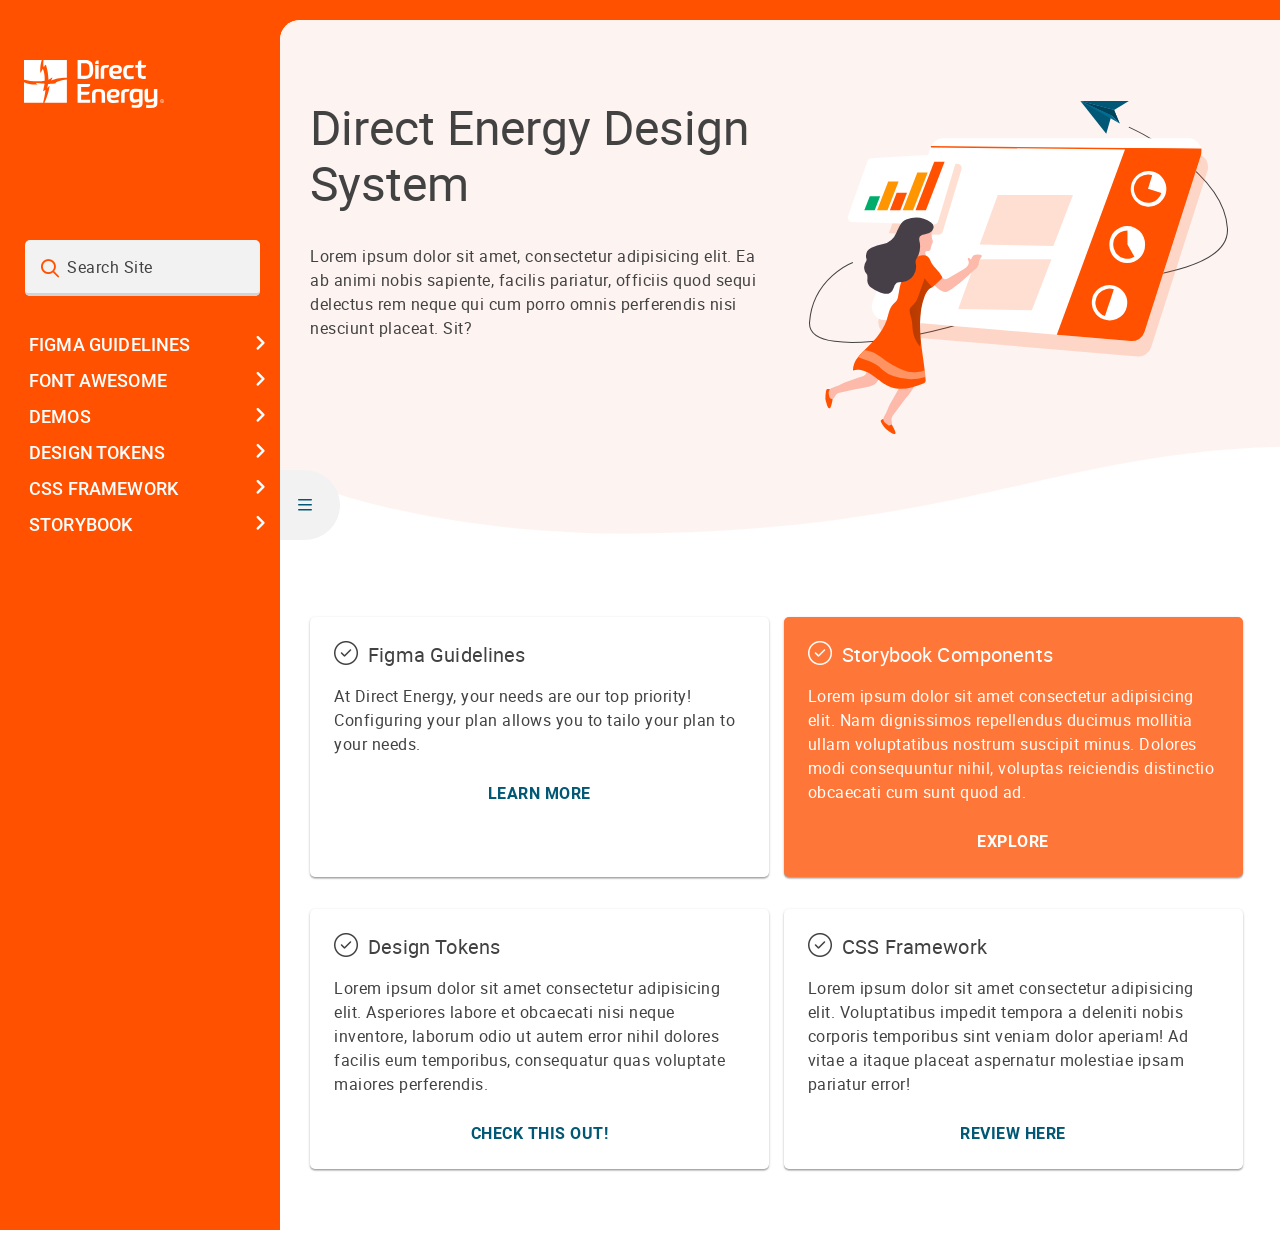
==== commit b548c9a7: "Commit demo for feature/DM-162" ====
--- a/index.html
+++ b/index.html
@@ -1 +1 @@
-<!doctype html><html lang="en"><head><meta charset="utf-8"/><meta name="viewport" content="width=device-width,initial-scale=1"/><title>React/Typescript Starter</title><script src="../index.html.js" defer="defer"></script><link rel="stylesheet" href="assets/styles/main.css"/><link rel="stylesheet" href="assets/styles/_SampleComponent.css"/></head><body><div id="root"></div></body></html>+<!doctype html><html lang="en"><head><meta charset="utf-8"/><meta name="viewport" content="width=device-width,initial-scale=1"/><title>DE Design System</title><script src="index.html.js" defer="defer"></script><link rel="stylesheet" href="/assets/styles/main.css"/><link rel="stylesheet" href="/assets/styles/doc-styles.css"/><link rel="stylesheet" href="/assets/styles/custom-icons.css"/><link rel="stylesheet" href="/assets/styles/fontawesome.css"/><link rel="stylesheet" href="/assets/styles/regular.css"/><link rel="icon" href="/assets/images/favicon.ico"></head><body class="sidebar-expanded"><div id="root"></div></body></html>
--- a/assets/styles/main.css
+++ b/assets/styles/main.css
@@ -1 +1 @@
-﻿:root{--primary-base: hsl(19, 100%, 50%);--primary-light-1: hsl(15, 75%, 97%);--primary-light-2: hsl(19, 100%, 70%);--primary-light-3: hsl(19, 100%, 61%);--primary-dark-1: hsl(19, 100%, 39%);--primary-dark-2: hsl(19, 100%, 30%);--secondary-base: hsl(0, 1%, 26%);--secondary-light-1: hsl(0, 0%, 98%);--secondary-light-2: hsl(0, 4%, 95%);--secondary-light-3: hsl(0, 1%, 77%);--secondary-dark-1: hsl(0, 0%, 58%);--secondary-dark-2: hsl(0, 0%, 40%);--tertiary-base: hsl(195, 100%, 23%);--tertiary-light-1: hsl(200, 24%, 93%);--tertiary-light-2: hsl(195, 100%, 29%);--tertiary-dark-1: hsl(195, 100%, 12%);--tertiary-dark-2: hsl(195, 100%, 18%);--white-base: hsl(0, 0%, 100%);--black-base: hsl(0, 0%, 0%);--success-element: hsl(140, 100%, 27%);--success-text: hsl(133, 61%, 19%);--success-background: hsl(134, 41%, 88%);--warning-element: hsl(35, 97%, 57%);--warning-text: hsl(45, 94%, 27%);--warning-background: hsl(46, 100%, 90%);--error-element: hsl(9, 100%, 37%);--error-text: hsl(354, 61%, 28%);--error-background: hsl(355, 70%, 91%);--info-element: hsl(195, 100%, 23%);--info-text: hsl(195, 100%, 23%);--info-background: hsl(200, 24%, 93%);--dropshadow-1: 0 1px 1px 0 rgba(0, 0, 0, 0.14), 0 2px 1px 0 rgba(0, 0, 0, 0.12), 0 1px 3px 0 rgba(0, 0, 0, 0.2);--dropshadow-2: 0 8px 10px 0 rgba(0, 0, 0, 0.14), 0 3px 14px 0 rgba(0, 0, 0, 0.12), 0 5px 5px 0 rgba(0, 0, 0, 0.2);--dropshadow-3: 0 9px 12px 0 rgba(0, 0, 0, 0.14), 0 3px 16px 0 rgba(0, 0, 0, 0.12), 0 5px 6px 0 rgba(0, 0, 0, 0.2);--dropshadow-4: 0 16px 24px 0 rgba(0, 0, 0, 0.14), 0 6px 30px 0 rgba(0, 0, 0, 0.12), 0 8px 10px 0 rgba(0, 0, 0, 0.2);--sect--top-pd--sm: 4.8rem;--sect--top-pd--md: 4.8rem;--sect--top-pd--lg: 8rem;--sect--top-pd--xl: 8rem;--sect--btm-pd--sm: 4.8rem;--sect--btm-pd--md: 4.8rem;--sect--btm-pd--lg: 8rem;--sect--btm-pd--xl: 8rem;--sect-bg--top-pd--sm: 4.8rem;--sect-bg--top-pd--md: 4.8rem;--sect-bg--top-pd--lg: 8rem;--sect-bg--top-pd--xl: 8rem;--sect-bg--btm-pd--sm: 4.8rem;--sect-bg--btm-pd--md: 4.8rem;--sect-bg--btm-pd--lg: 8rem;--sect-bg--btm-pd--xl: 8rem;--sect-top-curv--top-pd--sm: 4.8rem;--sect-top-curv--top-pd--md: 4.8rem;--sect-top-curv--top-pd--lg: 4.8rem;--sect-top-curv--top-pd--xl: 4.8rem;--sect-top-curv--btm-pd--sm: 4.8rem;--sect-top-curv--btm-pd--md: 4.8rem;--sect-top-curv--btm-pd--lg: 8rem;--sect-top-curv--btm-pd--xl: 8rem;--sect-btm-curv--top-pd--sm: 4.8rem;--sect-btm-curv--top-pd--md: 4.8rem;--sect-btm-curv--top-pd--lg: 8rem;--sect-btm-curv--top-pd--xl: 8rem;--sect-btm-curv--btm-pd--sm: 4.8rem;--sect-btm-curv--btm-pd--md: 4.8rem;--sect-btm-curv--btm-pd--lg: 4.8rem;--sect-btm-curv--btm-pd--xl: 4.8rem;--gutter-sm: 0.75rem;--gutter-md: 0.75rem;--gutter-lg: 0.75rem;--gutter-xl: 0.75rem;--col-top-mg--sm: 1.6rem;--col-top-mg--md: 1.6rem;--col-top-mg--lg: 1.6rem;--col-top-mg--xl: 1.6rem;--col-btm-mg--sm: 1.6rem;--col-btm-mg--md: 1.6rem;--col-btm-mg--lg: 1.6rem;--col-btm-mg--xl: 1.6rem;--h-1--sm: 3.4rem/4rem Roboto, sans-serif;--h-1--md: 3.4rem/4rem Roboto, sans-serif;--h-1--lg: 4.8rem/5.6rem Roboto, sans-serif;--h-1--xl: 4.8rem/5.6rem Roboto, sans-serif;--h-1--ltr-spc--sm: 0rem;--h-1--ltr-spc--md: 0rem;--h-1--ltr-spc--lg: 0rem;--h-1--ltr-spc--xl: 0rem;--h-1--bd-txt-spc--sm: 3.2rem;--h-1--bd-txt-spc--md: 3.2rem;--h-1--bd-txt-spc--lg: 3.2rem;--h-1--bd-txt-spc--xl: 3.2rem;--h-2--sm: 2.4rem/3.2rem Roboto, sans-serif;--h-2--md: 2.4rem/3.2rem Roboto, sans-serif;--h-2--lg: 3.2rem/4rem Roboto, sans-serif;--h-2--xl: 3.2rem/4rem Roboto, sans-serif;--h-2--ltr-spc--sm: 0rem;--h-2--ltr-spc--md: 0rem;--h-2--ltr-spc--lg: 0rem;--h-2--ltr-spc--xl: 0rem;--h-2--bd-txt-spc--sm: 1.6rem;--h-2--bd-txt-spc--md: 1.6rem;--h-2--bd-txt-spc--lg: 1.6rem;--h-2--bd-txt-spc--xl: 1.6rem;--h-3--sm: 2rem/2.8rem Roboto, sans-serif;--h-3--md: 2rem/2.8rem Roboto, sans-serif;--h-3--lg: 2.4rem/3.2rem Roboto, sans-serif;--h-3--xl: 2.4rem/3.2rem Roboto, sans-serif;--h-3--ltr-spc--sm: 0.015rem;--h-3--ltr-spc--md: 0.015rem;--h-3--ltr-spc--lg: 0.015rem;--h-3--ltr-spc--xl: 0.015rem;--h-3--bd-txt-spc--sm: 1.6rem;--h-3--bd-txt-spc--md: 1.6rem;--h-3--bd-txt-spc--lg: 1.6rem;--h-3--bd-txt-spc--xl: 1.6rem;--h-4--sm: 1.8rem/2.6rem Roboto, sans-serif;--h-4--md: 1.8rem/2.6rem Roboto, sans-serif;--h-4--lg: 2rem/2.8rem Roboto, sans-serif;--h-4--xl: 2rem/2.8rem Roboto, sans-serif;--h-4--ltr-spc--sm: 0.015rem;--h-4--ltr-spc--md: 0.015rem;--h-4--ltr-spc--lg: 0.015rem;--h-4--ltr-spc--xl: 0.015rem;--h-4--bd-txt-spc--sm: 1.6rem;--h-4--bd-txt-spc--md: 1.6rem;--h-4--bd-txt-spc--lg: 1.6rem;--h-4--bd-txt-spc--xl: 1.6rem;--h-5--sm: 1.6rem/2.4rem Roboto, sans-serif;--h-5--md: 1.6rem/2.4rem Roboto, sans-serif;--h-5--lg: 1.8rem/2.6rem Roboto, sans-serif;--h-5--xl: 1.8rem/2.6rem Roboto, sans-serif;--h-5--ltr-spc--sm: 0.015rem;--h-5--ltr-spc--md: 0.015rem;--h-5--ltr-spc--lg: 0.015rem;--h-5--ltr-spc--xl: 0.015rem;--h-6--sm: 1.4rem/2rem Roboto, sans-serif;--h-6--md: 1.4rem/2rem Roboto, sans-serif;--h-6--lg: 1.4rem/2rem Roboto, sans-serif;--h-6--xl: 1.4rem/2rem Roboto, sans-serif;--h-6--ltr-spc--sm: 0.01rem;--h-6--ltr-spc--md: 0.01rem;--h-6--ltr-spc--lg: 0.01rem;--h-6--ltr-spc--xl: 0.01rem;--p-1--sm: 1.6rem/2.4rem Roboto, sans-serif;--p-1--md: 1.6rem/2.4rem Roboto, sans-serif;--p-1--lg: 1.6rem/2.4rem Roboto, sans-serif;--p-1--xl: 1.6rem/2.4rem Roboto, sans-serif;--p-1--ltr-spc--sm: 0.05rem;--p-1--ltr-spc--md: 0.05rem;--p-1--ltr-spc--lg: 0.05rem;--p-1--ltr-spc--xl: 0.05rem;--p-1--spacing--sm: 2.4rem;--p-1--spacing--md: 2.4rem;--p-1--spacing--lg: 2.4rem;--p-1--spacing--xl: 2.4rem;--p-2--sm: 1.4rem/2rem Roboto, sans-serif;--p-2--md: 1.4rem/2rem Roboto, sans-serif;--p-2--lg: 1.4rem/2.2rem Roboto, sans-serif;--p-2--xl: 1.4rem/2.2rem Roboto, sans-serif;--p-2--ltr-spc--sm: 0.025rem;--p-2--ltr-spc--md: 0.025rem;--p-2--ltr-spc--lg: 0.025rem;--p-2--ltr-spc--xl: 0.025rem;--p-2--spacing--sm: 2.4rem;--p-2--spacing--md: 2.4rem;--p-2--spacing--lg: 2.4rem;--p-2--spacing--xl: 2.4rem;--p-3--sm: 1.2rem/1.8rem Roboto, sans-serif;--p-3--md: 1.2rem/1.8rem Roboto, sans-serif;--p-3--lg: 1.2rem/2rem Roboto, sans-serif;--p-3--xl: 1.2rem/2rem Roboto, sans-serif;--p-3--ltr-spc--sm: 0.025rem;--p-3--ltr-spc--md: 0.025rem;--p-3--ltr-spc--lg: 0.04rem;--p-3--ltr-spc--xl: 0.04rem;--p-3--spacing--sm: 2.4rem;--p-3--spacing--md: 2.4rem;--p-3--spacing--lg: 2.4rem;--p-3--spacing--xl: 2.4rem;--max-content-width--sm: 540px;--max-content-width--md: 800px;--max-content-width--lg: 1236px;--max-content-width--xl: 1440px;--container--gutter--sm: var(--gutter-sm);--container--gutter--md: var(--gutter-md);--container--gutter--lg: var(--gutter-lg);--container--gutter--xl: var(--gutter-xl);--text-indent--sm: 2.4rem;--text-indent--md: 2.4rem;--text-indent--lg: 2.4rem;--text-indent--xl: 2.4rem;--font-weight--regular: 400;--font-weight--medium: 500;--font-stack: Roboto, sans-serif;--list-item-spacing-s--sm: 0.8rem;--list-item-spacing-s--md: 0.8rem;--list-item-spacing-s--lg: 0.8rem;--list-item-spacing-s--xl: 0.8rem;--list-item-spacing-m--sm: 1.6rem;--list-item-spacing-m--md: 1.6rem;--list-item-spacing-m--lg: 1.6rem;--list-item-spacing-m--xl: 1.6rem;--list-item-spacing-l--sm: 1.6rem;--list-item-spacing-l--md: 1.6rem;--list-item-spacing-l--lg: 1.6rem;--list-item-spacing-l--xl: 1.6rem;--border-radius-25: 0.5rem;--border-radius-50: 0.8rem;--border-radius-75: 1.2rem;--border-radius-100: 1.6rem;--icon--margin--sm: 0.8rem;--icon--margin--md: 1rem;--icon--margin--lg: 1.6rem;--icon--size--sm: 1.6rem;--icon--size--md: 2.4rem;--icon--size--lg: 3.2rem;--icon--size-with-background--sm: calc(var(--icon--size--sm) * 2);--icon--size-with-background--md: calc(var(--icon--size--md) * 2);--icon--size-with-background--lg: calc(var(--icon--size--lg) * 2)}*,*::before,*::after{padding:0;margin:0;line-height:inherit;text-decoration:inherit;letter-spacing:inherit;font-family:inherit;font-weight:inherit;font-style:inherit;font-size:inherit;color:inherit;box-sizing:border-box;border-width:0}html{height:100%;-webkit-text-size-adjust:100%;-moz-tab-size:4;tab-size:4;font-size:62.5%}body{overflow-x:hidden;overflow-y:scroll;min-width:320px;height:100%;font-family:Helvetica,Arial,sans-serif;text-align:left;font-weight:normal;font-style:normal}article,aside,figcaption,figure,footer,header,hgroup,main,nav,section{display:block}body[data-mouse-active] :focus:not(input):not(textarea):not(select){outline:none}p,h1,h2,h3,h4,h5,h6,ol,ul,dl,pre,img,main,form,table,input,label,audio,video,select,figure,canvas,output,address,h-scroll,textarea,fieldset,blockquote{display:block}p:last-child,h1:last-child,h2:last-child,h3:last-child,h4:last-child,h5:last-child,h6:last-child,ol:last-child,ul:last-child,dl:last-child,li:last-child,pre:last-child,hr:last-child,img:last-child,form:last-child,table:last-child,label:last-child,input:last-child,audio:last-child,video:last-child,select:last-child,figure:last-child,canvas:last-child,output:last-child,address:last-child,h-scroll:last-child,fieldset:last-child,textarea:last-child,blockquote:last-child{margin-bottom:0}hr{width:100%;height:1px;background-color:#9c9ea1;border:none}img{max-width:100%;margin-left:auto;margin-right:auto;border:none}figure.cover img{width:100%;height:100%;object-fit:cover}figure.cover.compatible{background-size:cover;background-position:center;background-repeat:no-repeat}video{max-width:100%;margin-left:auto;margin-right:auto;border:1px solid #9c9ea1;cursor:pointer}button,[type=button],[type=reset],[type=submit]{-webkit-appearance:button;text-align:left;background:rgba(0,0,0,0);background-image:none;border:none}button:not([disabled]),input[type=button]:not([disabled]),input[type=submit]:not([disabled]),input[type=reset]:not([disabled]){cursor:pointer}button:active,input[type=button]:active,input[type=submit]:active,input[type=reset]:active{color:inherit}button,select{text-transform:none}[hidden]{display:none}textarea{resize:vertical}table{text-indent:0;border-color:inherit;border-collapse:collapse}ol,ul,menu,dir{list-style:none;padding:0}body,p,ol,ul,dl,pre,menu,dir,address,blockquote{font:var(--p-1--sm);letter-spacing:var(--p-1--ltr-spc--sm);margin-bottom:var(--p-1--spacing--sm)}menu,dir,ol,ul,dl,dd,pre,address,blockquote{margin-left:var(--text-indent--sm)}table{margin-bottom:var(--p-1--spacing--sm)}@media(min-width: 768px){body,p,ol,ul,dl,pre,menu,dir,address,blockquote{font:var(--p-1--sm);letter-spacing:var(--p-1--ltr-spc--sm);margin-bottom:var(--p-1--spacing--sm)}menu,dir,ol,ul,dl,dd,pre,address,blockquote{margin-left:var(--text-indent--md)}table{margin-bottom:var(--p-1--spacing--md)}}@media(min-width: 992px){body,p,ol,ul,dl,pre,menu,dir,address,blockquote{font:var(--p-1--lg);letter-spacing:var(--p-1--ltr-spc--lg);margin-bottom:var(--p-1--spacing--lg)}menu,dir,ol,ul,dl,dd,pre,address,blockquote{margin-left:var(--text-indent--lg)}table{margin-bottom:var(--p-1--spacing--lg)}}@media(min-width: 1900px){body,p,ol,ul,dl,pre,menu,dir,address,blockquote{font:var(--p-1--xl);letter-spacing:var(--p-1--ltr-spc--xl);margin-bottom:var(--p-1--spacing--xl)}menu,dir,ol,ul,dl,dd,pre,address,blockquote{margin-left:var(--text-indent--xl)}table{margin-bottom:var(--p-1--spacing--xl)}}blockquote{margin-top:var(--p-1--spacing--sm)}dt{font-weight:500}ul li{list-style-position:inside}h1:last-child,.h-1:last-child,h2:last-child,.h-2:last-child,h3:last-child,.h-3:last-child,h4:last-child,.h-4:last-child,h5:last-child,.h-5:last-child,h6:last-child,.h-6:last-child{margin-bottom:0}:root{--heading-color: var(--seconadary-base);--heading--on-dark-background: var(--white-base);--heading--on-light-background: var(--secondary-base);--heading--on-error-background: var(--error-text);--heading--on-success-background: var(--success-text);--heading--on-info-background: var(--info-text);--heading--on-warning-background: var(--warning-text);--body-text--color: var(--secondary-base);--body-text--light-color: var(--secondary-base);--body-text--on-dark-background: var(--white-base);--body-text--on-light-background: var(--secondary-base);--body-text--on-error-background: var(--error-text);--body-text--on-success-background: var(--success-text);--body-text--on-info-background: var(--info-text);--body-text--on-warning-background: var(--warning-text)}body,p,ol,ul,dl,pre,menu,dir,address,blockquote{color:var(--body-text--color)}blockquote>*{color:var(--body-text--light-color)}dd{color:var(--body-text--light-color)}address,h1,.h-1,h2,.h-2{color:var(--heading-color)}[class*=bg--primary]:not([class*=light-]) hr,[class*=bg--secondary]:not([class*=light-]) hr{background-color:var(--body-text--on-dark-background)}body[class*=bg--primary-base],section[class*=bg--primary-base]{color:var(--body-text--on-dark-background)}[class*=bg--primary-base] h3,[class*=bg--primary-base] .h-3,[class*=bg--primary-base] h4,[class*=bg--primary-base] .h-4,[class*=bg--primary-base] h5,[class*=bg--primary-base] .h-5,[class*=bg--primary-base] h6,[class*=bg--primary-base] .h-6,[class*=bg--primary-base] .p-1,[class*=bg--primary-base] .p-2,[class*=bg--primary-base] .p-3,[class*=bg--primary-base] p,[class*=bg--primary-base] ol,[class*=bg--primary-base] ul,[class*=bg--primary-base] dl,[class*=bg--primary-base] dd,[class*=bg--primary-base] dt,[class*=bg--primary-base] pre,[class*=bg--primary-base] menu,[class*=bg--primary-base] dir,[class*=bg--primary-base] address,[class*=bg--primary-base] blockquote{color:var(--body-text--on-dark-background)}h3[class*=bg--primary-base],.h-3[class*=bg--primary-base],h4[class*=bg--primary-base],.h-4[class*=bg--primary-base],h5[class*=bg--primary-base],.h-5[class*=bg--primary-base],h6[class*=bg--primary-base],.h-6[class*=bg--primary-base],.p-1[class*=bg--primary-base],.p-2[class*=bg--primary-base],.p-3[class*=bg--primary-base],p[class*=bg--primary-base],ol[class*=bg--primary-base],ul[class*=bg--primary-base],dl[class*=bg--primary-base],dt[class*=bg--primary-base],dd[class*=bg--primary-base],pre[class*=bg--primary-base],menu[class*=bg--primary-base],dir[class*=bg--primary-base],address[class*=bg--primary-base],blockquote[class*=bg--primary-base]{color:var(--body-text--on-dark-background)}body[class*=bg--primary-light-1],section[class*=bg--primary-light-1]{color:var(--body-text--on-light-background)}[class*=bg--primary-light-1] h3,[class*=bg--primary-light-1] .h-3,[class*=bg--primary-light-1] h4,[class*=bg--primary-light-1] .h-4,[class*=bg--primary-light-1] h5,[class*=bg--primary-light-1] .h-5,[class*=bg--primary-light-1] h6,[class*=bg--primary-light-1] .h-6,[class*=bg--primary-light-1] .p-1,[class*=bg--primary-light-1] .p-2,[class*=bg--primary-light-1] .p-3,[class*=bg--primary-light-1] p,[class*=bg--primary-light-1] ol,[class*=bg--primary-light-1] ul,[class*=bg--primary-light-1] dl,[class*=bg--primary-light-1] dd,[class*=bg--primary-light-1] dt,[class*=bg--primary-light-1] pre,[class*=bg--primary-light-1] menu,[class*=bg--primary-light-1] dir,[class*=bg--primary-light-1] address,[class*=bg--primary-light-1] blockquote{color:var(--body-text--on-light-background)}h3[class*=bg--primary-light-1],.h-3[class*=bg--primary-light-1],h4[class*=bg--primary-light-1],.h-4[class*=bg--primary-light-1],h5[class*=bg--primary-light-1],.h-5[class*=bg--primary-light-1],h6[class*=bg--primary-light-1],.h-6[class*=bg--primary-light-1],.p-1[class*=bg--primary-light-1],.p-2[class*=bg--primary-light-1],.p-3[class*=bg--primary-light-1],p[class*=bg--primary-light-1],ol[class*=bg--primary-light-1],ul[class*=bg--primary-light-1],dl[class*=bg--primary-light-1],dt[class*=bg--primary-light-1],dd[class*=bg--primary-light-1],pre[class*=bg--primary-light-1],menu[class*=bg--primary-light-1],dir[class*=bg--primary-light-1],address[class*=bg--primary-light-1],blockquote[class*=bg--primary-light-1]{color:var(--body-text--on-light-background)}body[class*=bg--primary-light-2],section[class*=bg--primary-light-2]{color:var(--body-text--on-dark-background)}[class*=bg--primary-light-2] h3,[class*=bg--primary-light-2] .h-3,[class*=bg--primary-light-2] h4,[class*=bg--primary-light-2] .h-4,[class*=bg--primary-light-2] h5,[class*=bg--primary-light-2] .h-5,[class*=bg--primary-light-2] h6,[class*=bg--primary-light-2] .h-6,[class*=bg--primary-light-2] .p-1,[class*=bg--primary-light-2] .p-2,[class*=bg--primary-light-2] .p-3,[class*=bg--primary-light-2] p,[class*=bg--primary-light-2] ol,[class*=bg--primary-light-2] ul,[class*=bg--primary-light-2] dl,[class*=bg--primary-light-2] dd,[class*=bg--primary-light-2] dt,[class*=bg--primary-light-2] pre,[class*=bg--primary-light-2] menu,[class*=bg--primary-light-2] dir,[class*=bg--primary-light-2] address,[class*=bg--primary-light-2] blockquote{color:var(--body-text--on-dark-background)}h3[class*=bg--primary-light-2],.h-3[class*=bg--primary-light-2],h4[class*=bg--primary-light-2],.h-4[class*=bg--primary-light-2],h5[class*=bg--primary-light-2],.h-5[class*=bg--primary-light-2],h6[class*=bg--primary-light-2],.h-6[class*=bg--primary-light-2],.p-1[class*=bg--primary-light-2],.p-2[class*=bg--primary-light-2],.p-3[class*=bg--primary-light-2],p[class*=bg--primary-light-2],ol[class*=bg--primary-light-2],ul[class*=bg--primary-light-2],dl[class*=bg--primary-light-2],dt[class*=bg--primary-light-2],dd[class*=bg--primary-light-2],pre[class*=bg--primary-light-2],menu[class*=bg--primary-light-2],dir[class*=bg--primary-light-2],address[class*=bg--primary-light-2],blockquote[class*=bg--primary-light-2]{color:var(--body-text--on-dark-background)}body[class*=bg--primary-light-3],section[class*=bg--primary-light-3]{color:var(--body-text--on-dark-background)}[class*=bg--primary-light-3] h3,[class*=bg--primary-light-3] .h-3,[class*=bg--primary-light-3] h4,[class*=bg--primary-light-3] .h-4,[class*=bg--primary-light-3] h5,[class*=bg--primary-light-3] .h-5,[class*=bg--primary-light-3] h6,[class*=bg--primary-light-3] .h-6,[class*=bg--primary-light-3] .p-1,[class*=bg--primary-light-3] .p-2,[class*=bg--primary-light-3] .p-3,[class*=bg--primary-light-3] p,[class*=bg--primary-light-3] ol,[class*=bg--primary-light-3] ul,[class*=bg--primary-light-3] dl,[class*=bg--primary-light-3] dd,[class*=bg--primary-light-3] dt,[class*=bg--primary-light-3] pre,[class*=bg--primary-light-3] menu,[class*=bg--primary-light-3] dir,[class*=bg--primary-light-3] address,[class*=bg--primary-light-3] blockquote{color:var(--body-text--on-dark-background)}h3[class*=bg--primary-light-3],.h-3[class*=bg--primary-light-3],h4[class*=bg--primary-light-3],.h-4[class*=bg--primary-light-3],h5[class*=bg--primary-light-3],.h-5[class*=bg--primary-light-3],h6[class*=bg--primary-light-3],.h-6[class*=bg--primary-light-3],.p-1[class*=bg--primary-light-3],.p-2[class*=bg--primary-light-3],.p-3[class*=bg--primary-light-3],p[class*=bg--primary-light-3],ol[class*=bg--primary-light-3],ul[class*=bg--primary-light-3],dl[class*=bg--primary-light-3],dt[class*=bg--primary-light-3],dd[class*=bg--primary-light-3],pre[class*=bg--primary-light-3],menu[class*=bg--primary-light-3],dir[class*=bg--primary-light-3],address[class*=bg--primary-light-3],blockquote[class*=bg--primary-light-3]{color:var(--body-text--on-dark-background)}body[class*=bg--primary-dark-1],section[class*=bg--primary-dark-1]{color:var(--body-text--on-dark-background)}[class*=bg--primary-dark-1] h3,[class*=bg--primary-dark-1] .h-3,[class*=bg--primary-dark-1] h4,[class*=bg--primary-dark-1] .h-4,[class*=bg--primary-dark-1] h5,[class*=bg--primary-dark-1] .h-5,[class*=bg--primary-dark-1] h6,[class*=bg--primary-dark-1] .h-6,[class*=bg--primary-dark-1] .p-1,[class*=bg--primary-dark-1] .p-2,[class*=bg--primary-dark-1] .p-3,[class*=bg--primary-dark-1] p,[class*=bg--primary-dark-1] ol,[class*=bg--primary-dark-1] ul,[class*=bg--primary-dark-1] dl,[class*=bg--primary-dark-1] dd,[class*=bg--primary-dark-1] dt,[class*=bg--primary-dark-1] pre,[class*=bg--primary-dark-1] menu,[class*=bg--primary-dark-1] dir,[class*=bg--primary-dark-1] address,[class*=bg--primary-dark-1] blockquote{color:var(--body-text--on-dark-background)}h3[class*=bg--primary-dark-1],.h-3[class*=bg--primary-dark-1],h4[class*=bg--primary-dark-1],.h-4[class*=bg--primary-dark-1],h5[class*=bg--primary-dark-1],.h-5[class*=bg--primary-dark-1],h6[class*=bg--primary-dark-1],.h-6[class*=bg--primary-dark-1],.p-1[class*=bg--primary-dark-1],.p-2[class*=bg--primary-dark-1],.p-3[class*=bg--primary-dark-1],p[class*=bg--primary-dark-1],ol[class*=bg--primary-dark-1],ul[class*=bg--primary-dark-1],dl[class*=bg--primary-dark-1],dt[class*=bg--primary-dark-1],dd[class*=bg--primary-dark-1],pre[class*=bg--primary-dark-1],menu[class*=bg--primary-dark-1],dir[class*=bg--primary-dark-1],address[class*=bg--primary-dark-1],blockquote[class*=bg--primary-dark-1]{color:var(--body-text--on-dark-background)}body[class*=bg--primary-dark-2],section[class*=bg--primary-dark-2]{color:var(--body-text--on-dark-background)}[class*=bg--primary-dark-2] h3,[class*=bg--primary-dark-2] .h-3,[class*=bg--primary-dark-2] h4,[class*=bg--primary-dark-2] .h-4,[class*=bg--primary-dark-2] h5,[class*=bg--primary-dark-2] .h-5,[class*=bg--primary-dark-2] h6,[class*=bg--primary-dark-2] .h-6,[class*=bg--primary-dark-2] .p-1,[class*=bg--primary-dark-2] .p-2,[class*=bg--primary-dark-2] .p-3,[class*=bg--primary-dark-2] p,[class*=bg--primary-dark-2] ol,[class*=bg--primary-dark-2] ul,[class*=bg--primary-dark-2] dl,[class*=bg--primary-dark-2] dd,[class*=bg--primary-dark-2] dt,[class*=bg--primary-dark-2] pre,[class*=bg--primary-dark-2] menu,[class*=bg--primary-dark-2] dir,[class*=bg--primary-dark-2] address,[class*=bg--primary-dark-2] blockquote{color:var(--body-text--on-dark-background)}h3[class*=bg--primary-dark-2],.h-3[class*=bg--primary-dark-2],h4[class*=bg--primary-dark-2],.h-4[class*=bg--primary-dark-2],h5[class*=bg--primary-dark-2],.h-5[class*=bg--primary-dark-2],h6[class*=bg--primary-dark-2],.h-6[class*=bg--primary-dark-2],.p-1[class*=bg--primary-dark-2],.p-2[class*=bg--primary-dark-2],.p-3[class*=bg--primary-dark-2],p[class*=bg--primary-dark-2],ol[class*=bg--primary-dark-2],ul[class*=bg--primary-dark-2],dl[class*=bg--primary-dark-2],dt[class*=bg--primary-dark-2],dd[class*=bg--primary-dark-2],pre[class*=bg--primary-dark-2],menu[class*=bg--primary-dark-2],dir[class*=bg--primary-dark-2],address[class*=bg--primary-dark-2],blockquote[class*=bg--primary-dark-2]{color:var(--body-text--on-dark-background)}body[class*=bg--secondary-base],section[class*=bg--secondary-base]{color:var(--body-text--on-dark-background)}[class*=bg--secondary-base] h3,[class*=bg--secondary-base] .h-3,[class*=bg--secondary-base] h4,[class*=bg--secondary-base] .h-4,[class*=bg--secondary-base] h5,[class*=bg--secondary-base] .h-5,[class*=bg--secondary-base] h6,[class*=bg--secondary-base] .h-6,[class*=bg--secondary-base] .p-1,[class*=bg--secondary-base] .p-2,[class*=bg--secondary-base] .p-3,[class*=bg--secondary-base] p,[class*=bg--secondary-base] ol,[class*=bg--secondary-base] ul,[class*=bg--secondary-base] dl,[class*=bg--secondary-base] dd,[class*=bg--secondary-base] dt,[class*=bg--secondary-base] pre,[class*=bg--secondary-base] menu,[class*=bg--secondary-base] dir,[class*=bg--secondary-base] address,[class*=bg--secondary-base] blockquote{color:var(--body-text--on-dark-background)}h3[class*=bg--secondary-base],.h-3[class*=bg--secondary-base],h4[class*=bg--secondary-base],.h-4[class*=bg--secondary-base],h5[class*=bg--secondary-base],.h-5[class*=bg--secondary-base],h6[class*=bg--secondary-base],.h-6[class*=bg--secondary-base],.p-1[class*=bg--secondary-base],.p-2[class*=bg--secondary-base],.p-3[class*=bg--secondary-base],p[class*=bg--secondary-base],ol[class*=bg--secondary-base],ul[class*=bg--secondary-base],dl[class*=bg--secondary-base],dt[class*=bg--secondary-base],dd[class*=bg--secondary-base],pre[class*=bg--secondary-base],menu[class*=bg--secondary-base],dir[class*=bg--secondary-base],address[class*=bg--secondary-base],blockquote[class*=bg--secondary-base]{color:var(--body-text--on-dark-background)}body[class*=bg--secondary-light-1],section[class*=bg--secondary-light-1]{color:var(--body-text--on-light-background)}[class*=bg--secondary-light-1] h3,[class*=bg--secondary-light-1] .h-3,[class*=bg--secondary-light-1] h4,[class*=bg--secondary-light-1] .h-4,[class*=bg--secondary-light-1] h5,[class*=bg--secondary-light-1] .h-5,[class*=bg--secondary-light-1] h6,[class*=bg--secondary-light-1] .h-6,[class*=bg--secondary-light-1] .p-1,[class*=bg--secondary-light-1] .p-2,[class*=bg--secondary-light-1] .p-3,[class*=bg--secondary-light-1] p,[class*=bg--secondary-light-1] ol,[class*=bg--secondary-light-1] ul,[class*=bg--secondary-light-1] dl,[class*=bg--secondary-light-1] dd,[class*=bg--secondary-light-1] dt,[class*=bg--secondary-light-1] pre,[class*=bg--secondary-light-1] menu,[class*=bg--secondary-light-1] dir,[class*=bg--secondary-light-1] address,[class*=bg--secondary-light-1] blockquote{color:var(--body-text--on-light-background)}h3[class*=bg--secondary-light-1],.h-3[class*=bg--secondary-light-1],h4[class*=bg--secondary-light-1],.h-4[class*=bg--secondary-light-1],h5[class*=bg--secondary-light-1],.h-5[class*=bg--secondary-light-1],h6[class*=bg--secondary-light-1],.h-6[class*=bg--secondary-light-1],.p-1[class*=bg--secondary-light-1],.p-2[class*=bg--secondary-light-1],.p-3[class*=bg--secondary-light-1],p[class*=bg--secondary-light-1],ol[class*=bg--secondary-light-1],ul[class*=bg--secondary-light-1],dl[class*=bg--secondary-light-1],dt[class*=bg--secondary-light-1],dd[class*=bg--secondary-light-1],pre[class*=bg--secondary-light-1],menu[class*=bg--secondary-light-1],dir[class*=bg--secondary-light-1],address[class*=bg--secondary-light-1],blockquote[class*=bg--secondary-light-1]{color:var(--body-text--on-light-background)}body[class*=bg--secondary-light-2],section[class*=bg--secondary-light-2]{color:var(--body-text--on-light-background)}[class*=bg--secondary-light-2] h3,[class*=bg--secondary-light-2] .h-3,[class*=bg--secondary-light-2] h4,[class*=bg--secondary-light-2] .h-4,[class*=bg--secondary-light-2] h5,[class*=bg--secondary-light-2] .h-5,[class*=bg--secondary-light-2] h6,[class*=bg--secondary-light-2] .h-6,[class*=bg--secondary-light-2] .p-1,[class*=bg--secondary-light-2] .p-2,[class*=bg--secondary-light-2] .p-3,[class*=bg--secondary-light-2] p,[class*=bg--secondary-light-2] ol,[class*=bg--secondary-light-2] ul,[class*=bg--secondary-light-2] dl,[class*=bg--secondary-light-2] dd,[class*=bg--secondary-light-2] dt,[class*=bg--secondary-light-2] pre,[class*=bg--secondary-light-2] menu,[class*=bg--secondary-light-2] dir,[class*=bg--secondary-light-2] address,[class*=bg--secondary-light-2] blockquote{color:var(--body-text--on-light-background)}h3[class*=bg--secondary-light-2],.h-3[class*=bg--secondary-light-2],h4[class*=bg--secondary-light-2],.h-4[class*=bg--secondary-light-2],h5[class*=bg--secondary-light-2],.h-5[class*=bg--secondary-light-2],h6[class*=bg--secondary-light-2],.h-6[class*=bg--secondary-light-2],.p-1[class*=bg--secondary-light-2],.p-2[class*=bg--secondary-light-2],.p-3[class*=bg--secondary-light-2],p[class*=bg--secondary-light-2],ol[class*=bg--secondary-light-2],ul[class*=bg--secondary-light-2],dl[class*=bg--secondary-light-2],dt[class*=bg--secondary-light-2],dd[class*=bg--secondary-light-2],pre[class*=bg--secondary-light-2],menu[class*=bg--secondary-light-2],dir[class*=bg--secondary-light-2],address[class*=bg--secondary-light-2],blockquote[class*=bg--secondary-light-2]{color:var(--body-text--on-light-background)}body[class*=bg--secondary-light-3],section[class*=bg--secondary-light-3]{color:var(--body-text--on-light-background)}[class*=bg--secondary-light-3] h3,[class*=bg--secondary-light-3] .h-3,[class*=bg--secondary-light-3] h4,[class*=bg--secondary-light-3] .h-4,[class*=bg--secondary-light-3] h5,[class*=bg--secondary-light-3] .h-5,[class*=bg--secondary-light-3] h6,[class*=bg--secondary-light-3] .h-6,[class*=bg--secondary-light-3] .p-1,[class*=bg--secondary-light-3] .p-2,[class*=bg--secondary-light-3] .p-3,[class*=bg--secondary-light-3] p,[class*=bg--secondary-light-3] ol,[class*=bg--secondary-light-3] ul,[class*=bg--secondary-light-3] dl,[class*=bg--secondary-light-3] dd,[class*=bg--secondary-light-3] dt,[class*=bg--secondary-light-3] pre,[class*=bg--secondary-light-3] menu,[class*=bg--secondary-light-3] dir,[class*=bg--secondary-light-3] address,[class*=bg--secondary-light-3] blockquote{color:var(--body-text--on-light-background)}h3[class*=bg--secondary-light-3],.h-3[class*=bg--secondary-light-3],h4[class*=bg--secondary-light-3],.h-4[class*=bg--secondary-light-3],h5[class*=bg--secondary-light-3],.h-5[class*=bg--secondary-light-3],h6[class*=bg--secondary-light-3],.h-6[class*=bg--secondary-light-3],.p-1[class*=bg--secondary-light-3],.p-2[class*=bg--secondary-light-3],.p-3[class*=bg--secondary-light-3],p[class*=bg--secondary-light-3],ol[class*=bg--secondary-light-3],ul[class*=bg--secondary-light-3],dl[class*=bg--secondary-light-3],dt[class*=bg--secondary-light-3],dd[class*=bg--secondary-light-3],pre[class*=bg--secondary-light-3],menu[class*=bg--secondary-light-3],dir[class*=bg--secondary-light-3],address[class*=bg--secondary-light-3],blockquote[class*=bg--secondary-light-3]{color:var(--body-text--on-light-background)}body[class*=bg--secondary-dark-1],section[class*=bg--secondary-dark-1]{color:var(--body-text--on-dark-background)}[class*=bg--secondary-dark-1] h3,[class*=bg--secondary-dark-1] .h-3,[class*=bg--secondary-dark-1] h4,[class*=bg--secondary-dark-1] .h-4,[class*=bg--secondary-dark-1] h5,[class*=bg--secondary-dark-1] .h-5,[class*=bg--secondary-dark-1] h6,[class*=bg--secondary-dark-1] .h-6,[class*=bg--secondary-dark-1] .p-1,[class*=bg--secondary-dark-1] .p-2,[class*=bg--secondary-dark-1] .p-3,[class*=bg--secondary-dark-1] p,[class*=bg--secondary-dark-1] ol,[class*=bg--secondary-dark-1] ul,[class*=bg--secondary-dark-1] dl,[class*=bg--secondary-dark-1] dd,[class*=bg--secondary-dark-1] dt,[class*=bg--secondary-dark-1] pre,[class*=bg--secondary-dark-1] menu,[class*=bg--secondary-dark-1] dir,[class*=bg--secondary-dark-1] address,[class*=bg--secondary-dark-1] blockquote{color:var(--body-text--on-dark-background)}h3[class*=bg--secondary-dark-1],.h-3[class*=bg--secondary-dark-1],h4[class*=bg--secondary-dark-1],.h-4[class*=bg--secondary-dark-1],h5[class*=bg--secondary-dark-1],.h-5[class*=bg--secondary-dark-1],h6[class*=bg--secondary-dark-1],.h-6[class*=bg--secondary-dark-1],.p-1[class*=bg--secondary-dark-1],.p-2[class*=bg--secondary-dark-1],.p-3[class*=bg--secondary-dark-1],p[class*=bg--secondary-dark-1],ol[class*=bg--secondary-dark-1],ul[class*=bg--secondary-dark-1],dl[class*=bg--secondary-dark-1],dt[class*=bg--secondary-dark-1],dd[class*=bg--secondary-dark-1],pre[class*=bg--secondary-dark-1],menu[class*=bg--secondary-dark-1],dir[class*=bg--secondary-dark-1],address[class*=bg--secondary-dark-1],blockquote[class*=bg--secondary-dark-1]{color:var(--body-text--on-dark-background)}body[class*=bg--secondary-dark-2],section[class*=bg--secondary-dark-2]{color:var(--body-text--on-dark-background)}[class*=bg--secondary-dark-2] h3,[class*=bg--secondary-dark-2] .h-3,[class*=bg--secondary-dark-2] h4,[class*=bg--secondary-dark-2] .h-4,[class*=bg--secondary-dark-2] h5,[class*=bg--secondary-dark-2] .h-5,[class*=bg--secondary-dark-2] h6,[class*=bg--secondary-dark-2] .h-6,[class*=bg--secondary-dark-2] .p-1,[class*=bg--secondary-dark-2] .p-2,[class*=bg--secondary-dark-2] .p-3,[class*=bg--secondary-dark-2] p,[class*=bg--secondary-dark-2] ol,[class*=bg--secondary-dark-2] ul,[class*=bg--secondary-dark-2] dl,[class*=bg--secondary-dark-2] dd,[class*=bg--secondary-dark-2] dt,[class*=bg--secondary-dark-2] pre,[class*=bg--secondary-dark-2] menu,[class*=bg--secondary-dark-2] dir,[class*=bg--secondary-dark-2] address,[class*=bg--secondary-dark-2] blockquote{color:var(--body-text--on-dark-background)}h3[class*=bg--secondary-dark-2],.h-3[class*=bg--secondary-dark-2],h4[class*=bg--secondary-dark-2],.h-4[class*=bg--secondary-dark-2],h5[class*=bg--secondary-dark-2],.h-5[class*=bg--secondary-dark-2],h6[class*=bg--secondary-dark-2],.h-6[class*=bg--secondary-dark-2],.p-1[class*=bg--secondary-dark-2],.p-2[class*=bg--secondary-dark-2],.p-3[class*=bg--secondary-dark-2],p[class*=bg--secondary-dark-2],ol[class*=bg--secondary-dark-2],ul[class*=bg--secondary-dark-2],dl[class*=bg--secondary-dark-2],dt[class*=bg--secondary-dark-2],dd[class*=bg--secondary-dark-2],pre[class*=bg--secondary-dark-2],menu[class*=bg--secondary-dark-2],dir[class*=bg--secondary-dark-2],address[class*=bg--secondary-dark-2],blockquote[class*=bg--secondary-dark-2]{color:var(--body-text--on-dark-background)}body[class*=bg--tertiary-base],section[class*=bg--tertiary-base]{color:var(--body-text--on-dark-background)}[class*=bg--tertiary-base] h3,[class*=bg--tertiary-base] .h-3,[class*=bg--tertiary-base] h4,[class*=bg--tertiary-base] .h-4,[class*=bg--tertiary-base] h5,[class*=bg--tertiary-base] .h-5,[class*=bg--tertiary-base] h6,[class*=bg--tertiary-base] .h-6,[class*=bg--tertiary-base] .p-1,[class*=bg--tertiary-base] .p-2,[class*=bg--tertiary-base] .p-3,[class*=bg--tertiary-base] p,[class*=bg--tertiary-base] ol,[class*=bg--tertiary-base] ul,[class*=bg--tertiary-base] dl,[class*=bg--tertiary-base] dd,[class*=bg--tertiary-base] dt,[class*=bg--tertiary-base] pre,[class*=bg--tertiary-base] menu,[class*=bg--tertiary-base] dir,[class*=bg--tertiary-base] address,[class*=bg--tertiary-base] blockquote{color:var(--body-text--on-dark-background)}h3[class*=bg--tertiary-base],.h-3[class*=bg--tertiary-base],h4[class*=bg--tertiary-base],.h-4[class*=bg--tertiary-base],h5[class*=bg--tertiary-base],.h-5[class*=bg--tertiary-base],h6[class*=bg--tertiary-base],.h-6[class*=bg--tertiary-base],.p-1[class*=bg--tertiary-base],.p-2[class*=bg--tertiary-base],.p-3[class*=bg--tertiary-base],p[class*=bg--tertiary-base],ol[class*=bg--tertiary-base],ul[class*=bg--tertiary-base],dl[class*=bg--tertiary-base],dt[class*=bg--tertiary-base],dd[class*=bg--tertiary-base],pre[class*=bg--tertiary-base],menu[class*=bg--tertiary-base],dir[class*=bg--tertiary-base],address[class*=bg--tertiary-base],blockquote[class*=bg--tertiary-base]{color:var(--body-text--on-dark-background)}body[class*=bg--tertiary-light-1],section[class*=bg--tertiary-light-1]{color:var(--body-text--on-light-background)}[class*=bg--tertiary-light-1] h3,[class*=bg--tertiary-light-1] .h-3,[class*=bg--tertiary-light-1] h4,[class*=bg--tertiary-light-1] .h-4,[class*=bg--tertiary-light-1] h5,[class*=bg--tertiary-light-1] .h-5,[class*=bg--tertiary-light-1] h6,[class*=bg--tertiary-light-1] .h-6,[class*=bg--tertiary-light-1] .p-1,[class*=bg--tertiary-light-1] .p-2,[class*=bg--tertiary-light-1] .p-3,[class*=bg--tertiary-light-1] p,[class*=bg--tertiary-light-1] ol,[class*=bg--tertiary-light-1] ul,[class*=bg--tertiary-light-1] dl,[class*=bg--tertiary-light-1] dd,[class*=bg--tertiary-light-1] dt,[class*=bg--tertiary-light-1] pre,[class*=bg--tertiary-light-1] menu,[class*=bg--tertiary-light-1] dir,[class*=bg--tertiary-light-1] address,[class*=bg--tertiary-light-1] blockquote{color:var(--body-text--on-light-background)}h3[class*=bg--tertiary-light-1],.h-3[class*=bg--tertiary-light-1],h4[class*=bg--tertiary-light-1],.h-4[class*=bg--tertiary-light-1],h5[class*=bg--tertiary-light-1],.h-5[class*=bg--tertiary-light-1],h6[class*=bg--tertiary-light-1],.h-6[class*=bg--tertiary-light-1],.p-1[class*=bg--tertiary-light-1],.p-2[class*=bg--tertiary-light-1],.p-3[class*=bg--tertiary-light-1],p[class*=bg--tertiary-light-1],ol[class*=bg--tertiary-light-1],ul[class*=bg--tertiary-light-1],dl[class*=bg--tertiary-light-1],dt[class*=bg--tertiary-light-1],dd[class*=bg--tertiary-light-1],pre[class*=bg--tertiary-light-1],menu[class*=bg--tertiary-light-1],dir[class*=bg--tertiary-light-1],address[class*=bg--tertiary-light-1],blockquote[class*=bg--tertiary-light-1]{color:var(--body-text--on-light-background)}body[class*=bg--tertiary-light-2],section[class*=bg--tertiary-light-2]{color:var(--body-text--on-dark-background)}[class*=bg--tertiary-light-2] h3,[class*=bg--tertiary-light-2] .h-3,[class*=bg--tertiary-light-2] h4,[class*=bg--tertiary-light-2] .h-4,[class*=bg--tertiary-light-2] h5,[class*=bg--tertiary-light-2] .h-5,[class*=bg--tertiary-light-2] h6,[class*=bg--tertiary-light-2] .h-6,[class*=bg--tertiary-light-2] .p-1,[class*=bg--tertiary-light-2] .p-2,[class*=bg--tertiary-light-2] .p-3,[class*=bg--tertiary-light-2] p,[class*=bg--tertiary-light-2] ol,[class*=bg--tertiary-light-2] ul,[class*=bg--tertiary-light-2] dl,[class*=bg--tertiary-light-2] dd,[class*=bg--tertiary-light-2] dt,[class*=bg--tertiary-light-2] pre,[class*=bg--tertiary-light-2] menu,[class*=bg--tertiary-light-2] dir,[class*=bg--tertiary-light-2] address,[class*=bg--tertiary-light-2] blockquote{color:var(--body-text--on-dark-background)}h3[class*=bg--tertiary-light-2],.h-3[class*=bg--tertiary-light-2],h4[class*=bg--tertiary-light-2],.h-4[class*=bg--tertiary-light-2],h5[class*=bg--tertiary-light-2],.h-5[class*=bg--tertiary-light-2],h6[class*=bg--tertiary-light-2],.h-6[class*=bg--tertiary-light-2],.p-1[class*=bg--tertiary-light-2],.p-2[class*=bg--tertiary-light-2],.p-3[class*=bg--tertiary-light-2],p[class*=bg--tertiary-light-2],ol[class*=bg--tertiary-light-2],ul[class*=bg--tertiary-light-2],dl[class*=bg--tertiary-light-2],dt[class*=bg--tertiary-light-2],dd[class*=bg--tertiary-light-2],pre[class*=bg--tertiary-light-2],menu[class*=bg--tertiary-light-2],dir[class*=bg--tertiary-light-2],address[class*=bg--tertiary-light-2],blockquote[class*=bg--tertiary-light-2]{color:var(--body-text--on-dark-background)}body[class*=bg--tertiary-dark-1],section[class*=bg--tertiary-dark-1]{color:var(--body-text--on-dark-background)}[class*=bg--tertiary-dark-1] h3,[class*=bg--tertiary-dark-1] .h-3,[class*=bg--tertiary-dark-1] h4,[class*=bg--tertiary-dark-1] .h-4,[class*=bg--tertiary-dark-1] h5,[class*=bg--tertiary-dark-1] .h-5,[class*=bg--tertiary-dark-1] h6,[class*=bg--tertiary-dark-1] .h-6,[class*=bg--tertiary-dark-1] .p-1,[class*=bg--tertiary-dark-1] .p-2,[class*=bg--tertiary-dark-1] .p-3,[class*=bg--tertiary-dark-1] p,[class*=bg--tertiary-dark-1] ol,[class*=bg--tertiary-dark-1] ul,[class*=bg--tertiary-dark-1] dl,[class*=bg--tertiary-dark-1] dd,[class*=bg--tertiary-dark-1] dt,[class*=bg--tertiary-dark-1] pre,[class*=bg--tertiary-dark-1] menu,[class*=bg--tertiary-dark-1] dir,[class*=bg--tertiary-dark-1] address,[class*=bg--tertiary-dark-1] blockquote{color:var(--body-text--on-dark-background)}h3[class*=bg--tertiary-dark-1],.h-3[class*=bg--tertiary-dark-1],h4[class*=bg--tertiary-dark-1],.h-4[class*=bg--tertiary-dark-1],h5[class*=bg--tertiary-dark-1],.h-5[class*=bg--tertiary-dark-1],h6[class*=bg--tertiary-dark-1],.h-6[class*=bg--tertiary-dark-1],.p-1[class*=bg--tertiary-dark-1],.p-2[class*=bg--tertiary-dark-1],.p-3[class*=bg--tertiary-dark-1],p[class*=bg--tertiary-dark-1],ol[class*=bg--tertiary-dark-1],ul[class*=bg--tertiary-dark-1],dl[class*=bg--tertiary-dark-1],dt[class*=bg--tertiary-dark-1],dd[class*=bg--tertiary-dark-1],pre[class*=bg--tertiary-dark-1],menu[class*=bg--tertiary-dark-1],dir[class*=bg--tertiary-dark-1],address[class*=bg--tertiary-dark-1],blockquote[class*=bg--tertiary-dark-1]{color:var(--body-text--on-dark-background)}body[class*=bg--tertiary-dark-2],section[class*=bg--tertiary-dark-2]{color:var(--body-text--on-dark-background)}[class*=bg--tertiary-dark-2] h3,[class*=bg--tertiary-dark-2] .h-3,[class*=bg--tertiary-dark-2] h4,[class*=bg--tertiary-dark-2] .h-4,[class*=bg--tertiary-dark-2] h5,[class*=bg--tertiary-dark-2] .h-5,[class*=bg--tertiary-dark-2] h6,[class*=bg--tertiary-dark-2] .h-6,[class*=bg--tertiary-dark-2] .p-1,[class*=bg--tertiary-dark-2] .p-2,[class*=bg--tertiary-dark-2] .p-3,[class*=bg--tertiary-dark-2] p,[class*=bg--tertiary-dark-2] ol,[class*=bg--tertiary-dark-2] ul,[class*=bg--tertiary-dark-2] dl,[class*=bg--tertiary-dark-2] dd,[class*=bg--tertiary-dark-2] dt,[class*=bg--tertiary-dark-2] pre,[class*=bg--tertiary-dark-2] menu,[class*=bg--tertiary-dark-2] dir,[class*=bg--tertiary-dark-2] address,[class*=bg--tertiary-dark-2] blockquote{color:var(--body-text--on-dark-background)}h3[class*=bg--tertiary-dark-2],.h-3[class*=bg--tertiary-dark-2],h4[class*=bg--tertiary-dark-2],.h-4[class*=bg--tertiary-dark-2],h5[class*=bg--tertiary-dark-2],.h-5[class*=bg--tertiary-dark-2],h6[class*=bg--tertiary-dark-2],.h-6[class*=bg--tertiary-dark-2],.p-1[class*=bg--tertiary-dark-2],.p-2[class*=bg--tertiary-dark-2],.p-3[class*=bg--tertiary-dark-2],p[class*=bg--tertiary-dark-2],ol[class*=bg--tertiary-dark-2],ul[class*=bg--tertiary-dark-2],dl[class*=bg--tertiary-dark-2],dt[class*=bg--tertiary-dark-2],dd[class*=bg--tertiary-dark-2],pre[class*=bg--tertiary-dark-2],menu[class*=bg--tertiary-dark-2],dir[class*=bg--tertiary-dark-2],address[class*=bg--tertiary-dark-2],blockquote[class*=bg--tertiary-dark-2]{color:var(--body-text--on-dark-background)}body[class*=bg--error-background],section[class*=bg--error-background]{color:var(--body-text--on-error-background)}[class*=bg--error-background] h3,[class*=bg--error-background] .h-3,[class*=bg--error-background] h4,[class*=bg--error-background] .h-4,[class*=bg--error-background] h5,[class*=bg--error-background] .h-5,[class*=bg--error-background] h6,[class*=bg--error-background] .h-6,[class*=bg--error-background] .p-1,[class*=bg--error-background] .p-2,[class*=bg--error-background] .p-3,[class*=bg--error-background] p,[class*=bg--error-background] ol,[class*=bg--error-background] ul,[class*=bg--error-background] dl,[class*=bg--error-background] dd,[class*=bg--error-background] dt,[class*=bg--error-background] pre,[class*=bg--error-background] menu,[class*=bg--error-background] dir,[class*=bg--error-background] address,[class*=bg--error-background] blockquote{color:var(--body-text--on-error-background)}h3[class*=bg--error-background],.h-3[class*=bg--error-background],h4[class*=bg--error-background],.h-4[class*=bg--error-background],h5[class*=bg--error-background],.h-5[class*=bg--error-background],h6[class*=bg--error-background],.h-6[class*=bg--error-background],.p-1[class*=bg--error-background],.p-2[class*=bg--error-background],.p-3[class*=bg--error-background],p[class*=bg--error-background],ol[class*=bg--error-background],ul[class*=bg--error-background],dl[class*=bg--error-background],dt[class*=bg--error-background],dd[class*=bg--error-background],pre[class*=bg--error-background],menu[class*=bg--error-background],dir[class*=bg--error-background],address[class*=bg--error-background],blockquote[class*=bg--error-background]{color:var(--body-text--on-error-background)}body[class*=bg--success-background],section[class*=bg--success-background]{color:var(--body-text--on-success-background)}[class*=bg--success-background] h3,[class*=bg--success-background] .h-3,[class*=bg--success-background] h4,[class*=bg--success-background] .h-4,[class*=bg--success-background] h5,[class*=bg--success-background] .h-5,[class*=bg--success-background] h6,[class*=bg--success-background] .h-6,[class*=bg--success-background] .p-1,[class*=bg--success-background] .p-2,[class*=bg--success-background] .p-3,[class*=bg--success-background] p,[class*=bg--success-background] ol,[class*=bg--success-background] ul,[class*=bg--success-background] dl,[class*=bg--success-background] dd,[class*=bg--success-background] dt,[class*=bg--success-background] pre,[class*=bg--success-background] menu,[class*=bg--success-background] dir,[class*=bg--success-background] address,[class*=bg--success-background] blockquote{color:var(--body-text--on-success-background)}h3[class*=bg--success-background],.h-3[class*=bg--success-background],h4[class*=bg--success-background],.h-4[class*=bg--success-background],h5[class*=bg--success-background],.h-5[class*=bg--success-background],h6[class*=bg--success-background],.h-6[class*=bg--success-background],.p-1[class*=bg--success-background],.p-2[class*=bg--success-background],.p-3[class*=bg--success-background],p[class*=bg--success-background],ol[class*=bg--success-background],ul[class*=bg--success-background],dl[class*=bg--success-background],dt[class*=bg--success-background],dd[class*=bg--success-background],pre[class*=bg--success-background],menu[class*=bg--success-background],dir[class*=bg--success-background],address[class*=bg--success-background],blockquote[class*=bg--success-background]{color:var(--body-text--on-success-background)}body[class*=bg--warning-background],section[class*=bg--warning-background]{color:var(--body-text--on-warning-background)}[class*=bg--warning-background] h3,[class*=bg--warning-background] .h-3,[class*=bg--warning-background] h4,[class*=bg--warning-background] .h-4,[class*=bg--warning-background] h5,[class*=bg--warning-background] .h-5,[class*=bg--warning-background] h6,[class*=bg--warning-background] .h-6,[class*=bg--warning-background] .p-1,[class*=bg--warning-background] .p-2,[class*=bg--warning-background] .p-3,[class*=bg--warning-background] p,[class*=bg--warning-background] ol,[class*=bg--warning-background] ul,[class*=bg--warning-background] dl,[class*=bg--warning-background] dd,[class*=bg--warning-background] dt,[class*=bg--warning-background] pre,[class*=bg--warning-background] menu,[class*=bg--warning-background] dir,[class*=bg--warning-background] address,[class*=bg--warning-background] blockquote{color:var(--body-text--on-warning-background)}h3[class*=bg--warning-background],.h-3[class*=bg--warning-background],h4[class*=bg--warning-background],.h-4[class*=bg--warning-background],h5[class*=bg--warning-background],.h-5[class*=bg--warning-background],h6[class*=bg--warning-background],.h-6[class*=bg--warning-background],.p-1[class*=bg--warning-background],.p-2[class*=bg--warning-background],.p-3[class*=bg--warning-background],p[class*=bg--warning-background],ol[class*=bg--warning-background],ul[class*=bg--warning-background],dl[class*=bg--warning-background],dt[class*=bg--warning-background],dd[class*=bg--warning-background],pre[class*=bg--warning-background],menu[class*=bg--warning-background],dir[class*=bg--warning-background],address[class*=bg--warning-background],blockquote[class*=bg--warning-background]{color:var(--body-text--on-warning-background)}body[class*=bg--info-background],section[class*=bg--info-background]{color:var(--body-text--on-info-background)}[class*=bg--info-background] h3,[class*=bg--info-background] .h-3,[class*=bg--info-background] h4,[class*=bg--info-background] .h-4,[class*=bg--info-background] h5,[class*=bg--info-background] .h-5,[class*=bg--info-background] h6,[class*=bg--info-background] .h-6,[class*=bg--info-background] .p-1,[class*=bg--info-background] .p-2,[class*=bg--info-background] .p-3,[class*=bg--info-background] p,[class*=bg--info-background] ol,[class*=bg--info-background] ul,[class*=bg--info-background] dl,[class*=bg--info-background] dd,[class*=bg--info-background] dt,[class*=bg--info-background] pre,[class*=bg--info-background] menu,[class*=bg--info-background] dir,[class*=bg--info-background] address,[class*=bg--info-background] blockquote{color:var(--body-text--on-info-background)}h3[class*=bg--info-background],.h-3[class*=bg--info-background],h4[class*=bg--info-background],.h-4[class*=bg--info-background],h5[class*=bg--info-background],.h-5[class*=bg--info-background],h6[class*=bg--info-background],.h-6[class*=bg--info-background],.p-1[class*=bg--info-background],.p-2[class*=bg--info-background],.p-3[class*=bg--info-background],p[class*=bg--info-background],ol[class*=bg--info-background],ul[class*=bg--info-background],dl[class*=bg--info-background],dt[class*=bg--info-background],dd[class*=bg--info-background],pre[class*=bg--info-background],menu[class*=bg--info-background],dir[class*=bg--info-background],address[class*=bg--info-background],blockquote[class*=bg--info-background]{color:var(--body-text--on-info-background)}[class*=bg--primary-base] h1,[class*=bg--primary-base] .h-1,[class*=bg--primary-base] h2,[class*=bg--primary-base] .h-2{color:var(--heading--on-dark-background)}h1[class*=bg--primary-base],.h-1[class*=bg--primary-base],h2[class*=bg--primary-base],.h-2[class*=bg--primary-base]{color:var(--heading--on-dark-background)}[class*=bg--primary-light-1] h1,[class*=bg--primary-light-1] .h-1,[class*=bg--primary-light-1] h2,[class*=bg--primary-light-1] .h-2{color:var(--heading--on-light-background)}h1[class*=bg--primary-light-1],.h-1[class*=bg--primary-light-1],h2[class*=bg--primary-light-1],.h-2[class*=bg--primary-light-1]{color:var(--heading--on-light-background)}[class*=bg--primary-light-2] h1,[class*=bg--primary-light-2] .h-1,[class*=bg--primary-light-2] h2,[class*=bg--primary-light-2] .h-2{color:var(--heading--on-dark-background)}h1[class*=bg--primary-light-2],.h-1[class*=bg--primary-light-2],h2[class*=bg--primary-light-2],.h-2[class*=bg--primary-light-2]{color:var(--heading--on-dark-background)}[class*=bg--primary-light-3] h1,[class*=bg--primary-light-3] .h-1,[class*=bg--primary-light-3] h2,[class*=bg--primary-light-3] .h-2{color:var(--heading--on-dark-background)}h1[class*=bg--primary-light-3],.h-1[class*=bg--primary-light-3],h2[class*=bg--primary-light-3],.h-2[class*=bg--primary-light-3]{color:var(--heading--on-dark-background)}[class*=bg--primary-dark-1] h1,[class*=bg--primary-dark-1] .h-1,[class*=bg--primary-dark-1] h2,[class*=bg--primary-dark-1] .h-2{color:var(--heading--on-dark-background)}h1[class*=bg--primary-dark-1],.h-1[class*=bg--primary-dark-1],h2[class*=bg--primary-dark-1],.h-2[class*=bg--primary-dark-1]{color:var(--heading--on-dark-background)}[class*=bg--primary-dark-2] h1,[class*=bg--primary-dark-2] .h-1,[class*=bg--primary-dark-2] h2,[class*=bg--primary-dark-2] .h-2{color:var(--heading--on-dark-background)}h1[class*=bg--primary-dark-2],.h-1[class*=bg--primary-dark-2],h2[class*=bg--primary-dark-2],.h-2[class*=bg--primary-dark-2]{color:var(--heading--on-dark-background)}[class*=bg--secondary-base] h1,[class*=bg--secondary-base] .h-1,[class*=bg--secondary-base] h2,[class*=bg--secondary-base] .h-2{color:var(--heading--on-dark-background)}h1[class*=bg--secondary-base],.h-1[class*=bg--secondary-base],h2[class*=bg--secondary-base],.h-2[class*=bg--secondary-base]{color:var(--heading--on-dark-background)}[class*=bg--secondary-light-1] h1,[class*=bg--secondary-light-1] .h-1,[class*=bg--secondary-light-1] h2,[class*=bg--secondary-light-1] .h-2{color:var(--heading--on-light-background)}h1[class*=bg--secondary-light-1],.h-1[class*=bg--secondary-light-1],h2[class*=bg--secondary-light-1],.h-2[class*=bg--secondary-light-1]{color:var(--heading--on-light-background)}[class*=bg--secondary-light-2] h1,[class*=bg--secondary-light-2] .h-1,[class*=bg--secondary-light-2] h2,[class*=bg--secondary-light-2] .h-2{color:var(--heading--on-light-background)}h1[class*=bg--secondary-light-2],.h-1[class*=bg--secondary-light-2],h2[class*=bg--secondary-light-2],.h-2[class*=bg--secondary-light-2]{color:var(--heading--on-light-background)}[class*=bg--secondary-light-3] h1,[class*=bg--secondary-light-3] .h-1,[class*=bg--secondary-light-3] h2,[class*=bg--secondary-light-3] .h-2{color:var(--heading--on-light-background)}h1[class*=bg--secondary-light-3],.h-1[class*=bg--secondary-light-3],h2[class*=bg--secondary-light-3],.h-2[class*=bg--secondary-light-3]{color:var(--heading--on-light-background)}[class*=bg--secondary-dark-1] h1,[class*=bg--secondary-dark-1] .h-1,[class*=bg--secondary-dark-1] h2,[class*=bg--secondary-dark-1] .h-2{color:var(--heading--on-dark-background)}h1[class*=bg--secondary-dark-1],.h-1[class*=bg--secondary-dark-1],h2[class*=bg--secondary-dark-1],.h-2[class*=bg--secondary-dark-1]{color:var(--heading--on-dark-background)}[class*=bg--secondary-dark-2] h1,[class*=bg--secondary-dark-2] .h-1,[class*=bg--secondary-dark-2] h2,[class*=bg--secondary-dark-2] .h-2{color:var(--heading--on-dark-background)}h1[class*=bg--secondary-dark-2],.h-1[class*=bg--secondary-dark-2],h2[class*=bg--secondary-dark-2],.h-2[class*=bg--secondary-dark-2]{color:var(--heading--on-dark-background)}[class*=bg--tertiary-base] h1,[class*=bg--tertiary-base] .h-1,[class*=bg--tertiary-base] h2,[class*=bg--tertiary-base] .h-2{color:var(--heading--on-dark-background)}h1[class*=bg--tertiary-base],.h-1[class*=bg--tertiary-base],h2[class*=bg--tertiary-base],.h-2[class*=bg--tertiary-base]{color:var(--heading--on-dark-background)}[class*=bg--tertiary-light-1] h1,[class*=bg--tertiary-light-1] .h-1,[class*=bg--tertiary-light-1] h2,[class*=bg--tertiary-light-1] .h-2{color:var(--heading--on-light-background)}h1[class*=bg--tertiary-light-1],.h-1[class*=bg--tertiary-light-1],h2[class*=bg--tertiary-light-1],.h-2[class*=bg--tertiary-light-1]{color:var(--heading--on-light-background)}[class*=bg--tertiary-light-2] h1,[class*=bg--tertiary-light-2] .h-1,[class*=bg--tertiary-light-2] h2,[class*=bg--tertiary-light-2] .h-2{color:var(--heading--on-dark-background)}h1[class*=bg--tertiary-light-2],.h-1[class*=bg--tertiary-light-2],h2[class*=bg--tertiary-light-2],.h-2[class*=bg--tertiary-light-2]{color:var(--heading--on-dark-background)}[class*=bg--tertiary-dark-1] h1,[class*=bg--tertiary-dark-1] .h-1,[class*=bg--tertiary-dark-1] h2,[class*=bg--tertiary-dark-1] .h-2{color:var(--heading--on-dark-background)}h1[class*=bg--tertiary-dark-1],.h-1[class*=bg--tertiary-dark-1],h2[class*=bg--tertiary-dark-1],.h-2[class*=bg--tertiary-dark-1]{color:var(--heading--on-dark-background)}[class*=bg--tertiary-dark-2] h1,[class*=bg--tertiary-dark-2] .h-1,[class*=bg--tertiary-dark-2] h2,[class*=bg--tertiary-dark-2] .h-2{color:var(--heading--on-dark-background)}h1[class*=bg--tertiary-dark-2],.h-1[class*=bg--tertiary-dark-2],h2[class*=bg--tertiary-dark-2],.h-2[class*=bg--tertiary-dark-2]{color:var(--heading--on-dark-background)}[class*=bg--error-background] h1,[class*=bg--error-background] .h-1,[class*=bg--error-background] h2,[class*=bg--error-background] .h-2{color:var(--heading--on-error-background)}h1[class*=bg--error-background],.h-1[class*=bg--error-background],h2[class*=bg--error-background],.h-2[class*=bg--error-background]{color:var(--heading--on-error-background)}[class*=bg--success-background] h1,[class*=bg--success-background] .h-1,[class*=bg--success-background] h2,[class*=bg--success-background] .h-2{color:var(--heading--on-success-background)}h1[class*=bg--success-background],.h-1[class*=bg--success-background],h2[class*=bg--success-background],.h-2[class*=bg--success-background]{color:var(--heading--on-success-background)}[class*=bg--warning-background] h1,[class*=bg--warning-background] .h-1,[class*=bg--warning-background] h2,[class*=bg--warning-background] .h-2{color:var(--heading--on-warning-background)}h1[class*=bg--warning-background],.h-1[class*=bg--warning-background],h2[class*=bg--warning-background],.h-2[class*=bg--warning-background]{color:var(--heading--on-warning-background)}[class*=bg--info-background] h1,[class*=bg--info-background] .h-1,[class*=bg--info-background] h2,[class*=bg--info-background] .h-2{color:var(--heading--on-info-background)}h1[class*=bg--info-background],.h-1[class*=bg--info-background],h2[class*=bg--info-background],.h-2[class*=bg--info-background]{color:var(--heading--on-info-background)}i[class*=bg--primary-base],[class*=bg--primary-base] div:before{color:var(--icon--on-dark-background)}i[class*=bg--primary-light-1],[class*=bg--primary-light-1] div:before{color:var(--icon--on-primary-light-background)}i[class*=bg--primary-light-2],[class*=bg--primary-light-2] div:before{color:var(--icon--on-dark-background)}i[class*=bg--primary-light-3],[class*=bg--primary-light-3] div:before{color:var(--icon--on-dark-background)}i[class*=bg--primary-dark-1],[class*=bg--primary-dark-1] div:before{color:var(--icon--on-dark-background)}i[class*=bg--primary-dark-2],[class*=bg--primary-dark-2] div:before{color:var(--icon--on-dark-background)}i[class*=bg--secondary-base],[class*=bg--secondary-base] div:before{color:var(--icon--on-dark-background)}i[class*=bg--secondary-light-1],[class*=bg--secondary-light-1] div:before{color:var(--icon--on-secondary-light-background)}i[class*=bg--secondary-light-2],[class*=bg--secondary-light-2] div:before{color:var(--icon--on-secondary-light-background)}i[class*=bg--secondary-light-3],[class*=bg--secondary-light-3] div:before{color:var(--icon--on-secondary-light-background)}i[class*=bg--secondary-dark-1],[class*=bg--secondary-dark-1] div:before{color:var(--icon--on-dark-background)}i[class*=bg--secondary-dark-2],[class*=bg--secondary-dark-2] div:before{color:var(--icon--on-dark-background)}i[class*=bg--tertiary-base],[class*=bg--tertiary-base] div:before{color:var(--icon--on-dark-background)}i[class*=bg--tertiary-light-1],[class*=bg--tertiary-light-1] div:before{color:var(--icon--on-tertiary-light-background)}i[class*=bg--tertiary-light-2],[class*=bg--tertiary-light-2] div:before{color:var(--icon--on-dark-background)}i[class*=bg--tertiary-dark-1],[class*=bg--tertiary-dark-1] div:before{color:var(--icon--on-dark-background)}i[class*=bg--tertiary-dark-2],[class*=bg--tertiary-dark-2] div:before{color:var(--icon--on-dark-background)}i[class*=bg--error-background],[class*=bg--error-background] div:before{color:var(--icon--on-error-background)}i[class*=bg--success-background],[class*=bg--success-background] div:before{color:var(--icon--on-success-background)}i[class*=bg--warning-background],[class*=bg--warning-background] div:before{color:var(--icon--on-warning-background)}i[class*=bg--info-background],[class*=bg--info-background] div:before{color:var(--icon--on-info-background)}[class*=grid-divider] [class*=col-]{position:relative}[class*=grid-divider] [class*=col-]:not(:last-child):after{border-bottom:1px solid var(--gray-disabled);content:"";display:block;top:0;bottom:0;right:0;min-height:calc(var(--col-top-mg--sm) + var(--col-btm-mg--sm))}@media(min-width: 768px){[class*=grid-divider] [class*=col-]:not(:last-child):after{position:absolute;border-right:1px solid var(--gray-disabled)}}.grid-divider-dashed [class*=col-]:not(:last-child):after{border-bottom:1px dashed var(--gray-disabled)}@media(min-width: 768px){.grid-divider-dashed [class*=col-]:not(:last-child):after{border-right:1px dashed var(--gray-disabled)}}section{margin-top:var(--sect--top-pd--sm);padding-left:calc(var(--gutter-sm)*4);padding-right:calc(var(--gutter-sm)*4)}section:first-of-type{margin:0;padding-top:var(--sect--top-pd--sm)}section:last-of-type{padding-bottom:var(--sect--btm-pd--sm)}section.full-width{padding-left:0;padding-right:0}section[class*=bg]{padding-top:var(--sect-bg--top-pd--sm);padding-bottom:var(--sect-bg--btm-pd--sm)}section[class*=top-curv]{padding-top:var(--sect-top-curv--top-pd--sm);padding-bottom:var(--sect-top-curv--btm-pd--sm)}section[class*=btm-curv]{padding-top:var(--sect-btm-curv--top-pd--sm);padding-bottom:var(--sect-btm-curv--btm-pd--sm)}section[class*=bg-top-curv][class*=bg-btm-curv]{padding-top:var(--sect--top-curv--top-pd--sm);padding-bottom:var(--sect--btm-curv--btm-pd--sm)}@media(min-width: 768px){section{margin-top:var(--sect--top-pd--md);padding-left:calc(var(--gutter-md)*4);padding-right:calc(var(--gutter-md)*4)}section:first-of-type{margin:0;padding-top:var(--sect--top-pd--md)}section:last-of-type{padding-bottom:var(--sect--btm-pd--md)}section.full-width{padding-left:0;padding-right:0}section[class*=bg]{padding-top:var(--sect-bg--top-pd--md);padding-bottom:var(--sect-bg--btm-pd--md)}section[class*=top-curv]{padding-top:var(--sect-top-curv--top-pd--md);padding-bottom:var(--sect-top-curv--btm-pd--md)}section[class*=btm-curv]{padding-top:var(--sect-btm-curv--top-pd--md);padding-bottom:var(--sect-btm-curv--btm-pd--md)}section[class*=bg-top-curv][class*=bg-btm-curv]{padding-top:var(--sect--top-curv--top-pd--md);padding-bottom:var(--sect--btm-curv--btm-pd--md)}}@media(min-width: 992px){section{margin-top:var(--sect--top-pd--lg);padding-left:calc(var(--gutter-lg)*4);padding-right:calc(var(--gutter-lg)*4)}section:first-of-type{margin:0;padding-top:var(--sect--top-pd--lg)}section:last-of-type{padding-bottom:var(--sect--btm-pd--lg)}section.full-width{padding-left:0;padding-right:0}section[class*=bg]{padding-top:var(--sect-bg--top-pd--lg);padding-bottom:var(--sect-bg--btm-pd--lg)}section[class*=top-curv]{padding-top:var(--sect-top-curv--top-pd--lg);padding-bottom:var(--sect-top-curv--btm-pd--lg)}section[class*=btm-curv]{padding-top:var(--sect-btm-curv--top-pd--lg);padding-bottom:var(--sect-btm-curv--btm-pd--lg)}section[class*=bg-top-curv][class*=bg-btm-curv]{padding-top:var(--sect--top-curv--top-pd--lg);padding-bottom:var(--sect--btm-curv--btm-pd--lg)}}@media(min-width: 1900px){section{margin-top:var(--sect--top-pd--xl);padding-left:calc(var(--gutter-xl)*4);padding-right:calc(var(--gutter-xl)*4)}section:first-of-type{margin:0;padding-top:var(--sect--top-pd--xl)}section:last-of-type{padding-bottom:var(--sect--btm-pd--xl)}section.full-width{padding-left:0;padding-right:0}section[class*=bg]{padding-top:var(--sect-bg--top-pd--xl);padding-bottom:var(--sect-bg--btm-pd--xl)}section[class*=top-curv]{padding-top:var(--sect-top-curv--top-pd--xl);padding-bottom:var(--sect-top-curv--btm-pd--xl)}section[class*=btm-curv]{padding-top:var(--sect-btm-curv--top-pd--xl);padding-bottom:var(--sect-btm-curv--btm-pd--xl)}section[class*=bg-top-curv][class*=bg-btm-curv]{padding-top:var(--sect--top-curv--top-pd--xl);padding-bottom:var(--sect--btm-curv--btm-pd--xl)}}section[class*=bg-]+section[class*=bg-]{margin-top:0}section:not([class*=bg-])+section.bg--white-base{margin-top:0}section.bdr-bottom .container{border-bottom-width:1px;border-bottom-style:solid;padding-bottom:var(--sect--btm-pd--sm)}@media(min-width: 992px){section.bdr-bottom .container{padding-bottom:var(--sect--btm-pd--lg)}}.container{max-width:var(--max-content-width--sm);padding-left:calc(-1 * var(--container--gutter--sm));padding-right:calc(-1 * var(--container--gutter--sm));margin:calc(var(--gutter-sm)*(-1 * 2)) auto}@media(min-width: 768px){.container{max-width:var(--max-content-width--md);padding-left:calc(-1 * var(--container--gutter--md));padding-right:calc(-1 * var(--container--gutter--md));margin:calc(var(--gutter-sm)*(-1 * 2)) auto}}@media(min-width: 992px){.container{max-width:var(--max-content-width--lg);padding-left:calc(-1 * var(--container--gutter--lg));padding-right:calc(-1 * var(--container--gutter--lg));margin:calc(var(--gutter-sm)*(-1 * 2)) auto}}@media(min-width: 1900px){.container{max-width:var(--max-content-width--xl);padding-left:calc(-1 * var(--container--gutter--xl));padding-right:calc(-1 * var(--container--gutter--xl));margin:calc(var(--gutter-sm)*(-1 * 2)) auto}.full-width>.container{padding:0;max-width:none}}.container.max-width--sm{max-width:var(--max-content-width--sm)}.container.max-width--md{max-width:var(--max-content-width--md)}.container.max-width--lg{max-width:var(--max-content-width--lg)}.container.max-width--xl{max-width:var(--max-content-width--xl)}section[class*=btm-curv]{padding-bottom:0}section[class*=curv]:after,section[class*=curv]:before{margin-left:calc(var(--gutter-xl)*-4);margin-right:calc(var(--gutter-xl)*-4)}.bg-top-curv:before,.bg-btm-curv:after,.bg-top-curv-reverse:before,.bg-btm-curv-reverse:after{content:"";display:block;background-repeat:no-repeat;background-size:cover;z-index:100;padding-bottom:10.8%;width:calc(100% + var(--gutter-xl)*8);background-image:url(/assets/images/de_main_curve.svg)}.bg-curv--tertiary-dark-1:after{background-image:url(/assets/images/de_main_curve_blue.svg)}.bg-curv--primary-dark-1:after{background-image:url(/assets/images/de_main_curve_orange.svg)}.bg-animated-curv-orange:after{background-image:url(/assets/images/de_animated_curve_orange.svg)}.bg-animated-curv-blue:after{background-image:url(/assets/images/de_animated_curve_blue.svg)}section[class*=bg-top-curv]{padding-top:0}.bg-top-curv:before{transform:scaleY(-1)}.bg-btm-curv-reverse:after{transform:scaleX(-1)}.bg-top-curv-reverse:before{transform:scaleX(-1) scaleY(-1)}button,[class*=btn],[type=button],[type=submit],[type=reset]{--btn--font: bold 1.6rem/2.4rem var(--font-stack);--btn--min-width: 22.7rem;--btn--corner-radius: 0.4rem;--btn--border-width: 0.2rem;--btn--padding: 1.6rem 2.4rem;--btn--padding-w-border: 1.4rem 2.4rem;min-width:var(--btn--min-width);font:var(--btn--font);border-radius:var(--btn--corner-radius);text-align:center;text-transform:uppercase;border:none}[type=button],[type=submit],[type=reset],label[type=button],label[type=submit],label[type=reset]{display:inline-block;cursor:pointer}label[type=button]>i,label[type=submit]>i,label[type=reset]>i{color:inherit !important}label[type=button]>input,label[type=submit]>input,label[type=reset]>input,label[type=button]>input:hover,label[type=submit]>input:hover,label[type=reset]>input:hover,label[type=button]>input:focus,label[type=submit]>input:focus,label[type=reset]>input:focus,label[type=button]>input:active,label[type=submit]>input:active,label[type=reset]>input:active{background:rgba(0,0,0,0) !important;border:none;padding:0;display:inline;min-width:auto;outline:none}label[type]:focus{outline:2px}label[type=button]>input+i,label[type=submit]>input+i,label[type=reset]>input+i{display:inline}button,.btn,[type=button],[type=reset],[type=submit],button[class*=btn--secondary],.btn[class*=btn--secondary],[type=button][class*=btn--secondary],[type=reset][class*=btn--secondary],[type=submit][class*=btn--secondary]{padding:var(--btn--padding-w-border);border-width:0.2rem;border-style:solid}button:focus,.btn:focus,[type=button]:focus,[type=reset]:focus,[type=submit]:focus,button[class*=btn--secondary]:focus,.btn[class*=btn--secondary]:focus,[type=button][class*=btn--secondary]:focus,[type=reset][class*=btn--secondary]:focus,[type=submit][class*=btn--secondary]:focus{outline:0.3rem solid hsl(195, 100%, 29%);outline-offset:0.2rem}button[class*=btn--primary],.btn[class*=btn--primary],[type=button][class*=btn--primary],[type=reset][class*=btn--primary],[type=submit]{padding:var(--btn--padding)}button[class*=btn--primary]:focus,.btn[class*=btn--primary]:focus,[type=button][class*=btn--primary]:focus,[type=reset][class*=btn--primary]:focus,[type=submit]:focus{outline:0.3rem solid hsl(195, 100%, 29%);outline-offset:0.2rem}button[class*=btn--tertiary],.btn[class*=btn--tertiary],[type=button][class*=btn--tertiary],[type=reset][class*=btn--tertiary],[type=submit][class*=btn--tertiary]{padding:0;min-width:unset;border:none}button[class*=btn--tertiary]:focus,.btn[class*=btn--tertiary]:focus,[type=button][class*=btn--tertiary]:focus,[type=reset][class*=btn--tertiary]:focus,[type=submit][class*=btn--tertiary]:focus{outline:0.3rem solid hsl(195, 100%, 29%);outline-offset:0.2rem}button.selected,[class*=btn].selected,[type=button].selected,[type=submit].selected,[type=reset].selected{border:none}:root{--btn-secondary--lgt-bg--hover: hsla(195, 100%, 23%, 15%);--btn-secondary--lgt-bg--active: hsla(195, 100%, 23%, 40%);--btn-tertiary--lgt-bg--hover: hsla(195, 100%, 23%, 15%);--btn-tertiary--lgt-bg--active: hsla(195, 100%, 23%, 40%);--btn-secondary--drk-bg--hover: hsla(0, 0%, 100%, 15%);--btn-secondary--drk-bg--active: hsla(0, 0%, 100%, 40%);--btn-tertiary--drk-bg--hover: hsla(0, 0%, 100%, 15%);--btn-tertiary--drk-bg--active: hsla(0, 0%, 100%, 40%)}button,.btn,input[type=button],input[type=reset],label[type=button],label[type=reset],.btn--secondary{color:var(--tertiary-base);border-color:var(--tertiary-base)}button:hover,.btn:hover,input[type=reset]:hover,input[type=button]:hover,label[type=button]:hover,label[type=reset]:hover,label[type=button]:hover>input[type=button],label[type=reset]:hover>input[type=reset],.btn--secondary:hover{background-color:var(--btn-secondary--lgt-bg--hover)}button:focus,.btn:focus,input[type=reset]:focus,input[type=button]:focus,label[type=button]:focus,label[type=reset]:focus,label[type=button]:focus>input[type=button],label[type=reset]:focus>input[type=reset],.btn--secondary:focus{background-color:var(--btn-secondary--lgt-bg--hover)}button:active,.btn:active,input[type=reset]:active,input[type=button]:active,label[type=button]:active,label[type=reset]:active,label[type=button]:active>input[type=button],label[type=reset]:active>input[type=reset],.btn--secondary:active{background-color:var(--btn-secondary--lgt-bg--active);color:var(--white-base)}.btn--primary,input[type=submit],label[type=submit]{background-color:var(--primary-base);color:var(--white-base)}.btn--primary:hover,input[type=submit]:hover,label[type=submit]:hover,label[type=submit]:hover>input[type=submit]{background-color:var(--primary-dark-1);color:var(--white-base)}.btn--primary:focus,input[type=submit]:focus,label[type=submit]:focus,label[type=submit]:focus>input[type=submit]{background-color:var(--primary-dark-1);color:var(--white-base)}.btn--primary:active,input[type=submit]:active,label[type=submit]:active,label[type=submit]:active>input[type=submit]{background-color:var(--primary-light-2);color:var(--white-base)}.btn--primary:disabled,input[type=submit]:disabled,label[type=submit]:disabled,label[type=submit]:disabled>input[type=submit]{background-color:var(--primary-light-3);color:var(--white-base)}.btn--tertiary{color:var(--tertiary-base)}.btn--tertiary:hover{background-color:var(--btn-tertiary--lgt-bg--hover);color:var(--tertiary-base)}.btn--tertiary:focus{background-color:var(--btn-tertiary--lgt-bg--hover);color:var(--tertiary-base)}.btn--tertiary:active{background-color:var(--btn-tertiary--lgt-bg--active);color:var(--tertiary-base)}.btn--tertiary:disabled{color:var(--secondary-light-2)}button.selected,[class*=btn].selected,input[type=button].selected,input[type=reset].selected label[type=button].selected,label[type=reset].selected{color:var(--white-base);background-color:var(--tertiary-base)}button.selected:hover,[class*=btn].selected:hover,[type=button].selected:hover,[type=reset].selected:hover,label[type=button].selected:hover,label[type=reset].selected:hover{color:var(--tertiary-base);background-color:var(--white-base)}[class*=bg--primary-base] button,[class*=bg--primary-base] .btn,[class*=bg--primary-base] input[type=button],[class*=bg--primary-base] input[type=reset],[class*=bg--primary-base] label[type=button],[class*=bg--primary-base] label[type=reset],[class*=bg--primary-base] .btn--secondary{color:var(--white-base);border-color:var(--white-base)}[class*=bg--primary-base] button:hover,[class*=bg--primary-base] .btn:hover,[class*=bg--primary-base] input[type=reset]:hover,[class*=bg--primary-base] input[type=button]:hover,[class*=bg--primary-base] label[type=button]:hover,[class*=bg--primary-base] label[type=reset]:hover,[class*=bg--primary-base] label[type=button]:hover>input[type=button],[class*=bg--primary-base] label[type=reset]:hover>input[type=reset],[class*=bg--primary-base] .btn--secondary:hover{background-color:var(--btn-secondary--drk-bg--hover);color:var(--white-base);border-color:var(--white-base)}[class*=bg--primary-base] button:focus,[class*=bg--primary-base] .btn:focus,[class*=bg--primary-base] input[type=reset]:focus,[class*=bg--primary-base] input[type=button]:focus,[class*=bg--primary-base] label[type=button]:focus,[class*=bg--primary-base] label[type=reset]:focus,[class*=bg--primary-base] label[type=button]:focus>input[type=button],[class*=bg--primary-base] label[type=reset]:focus>input[type=reset],[class*=bg--primary-base] .btn--secondary:focus{background-color:var(--btn-secondary--drk-bg--hover);color:var(--white-base);border-color:var(--white-base)}[class*=bg--primary-base] button:active,[class*=bg--primary-base] .btn:active,[class*=bg--primary-base] input[type=reset]:active,[class*=bg--primary-base] input[type=button]:active,[class*=bg--primary-base] label[type=button]:active,[class*=bg--primary-base] label[type=reset]:active,[class*=bg--primary-base] label[type=button]:active>input[type=button],[class*=bg--primary-base] label[type=reset]:active>input[type=reset],[class*=bg--primary-base] .btn--secondary:active{background-color:var(--btn-secondary--drk-bg--active);color:var(--white-base);border-color:var(--white-base)}[class*=bg--primary-base] button:disabled,[class*=bg--primary-base] .btn:disabled,[class*=bg--primary-base] input[type=reset]:disabled,[class*=bg--primary-base] input[type=button]:disabled,[class*=bg--primary-base] label[type=button]:disabled,[class*=bg--primary-base] label[type=reset]:disabled,[class*=bg--primary-base] label[type=button]:disabled>input[type=button],[class*=bg--primary-base] label[type=reset]:disabled>input[type=reset],[class*=bg--primary-base] .btn--secondary:disabled{color:var(--white-base);border-color:var(--white-base);opacity:60%}[class*=bg--primary-base] .btn--tertiary{color:var(--white-base)}[class*=bg--primary-base] .btn--tertiary:hover{background-color:var(--btn-tertiary--drk-bg--hover);color:var(--white-base)}[class*=bg--primary-base] .btn--tertiary:focus{background-color:var(--btn-tertiary--drk-bg--hover);color:var(--white-base)}[class*=bg--primary-base] .btn--tertiary:active{background-color:var(--btn-tertiary--drk-bg--active);color:var(--white-base);border-color:var(--white-base)}[class*=bg--primary-base] .btn--tertiary:disabled{color:var(--white-base);opacity:60%}[class*=bg--primary-light-2] button,[class*=bg--primary-light-2] .btn,[class*=bg--primary-light-2] input[type=button],[class*=bg--primary-light-2] input[type=reset],[class*=bg--primary-light-2] label[type=button],[class*=bg--primary-light-2] label[type=reset],[class*=bg--primary-light-2] .btn--secondary{color:var(--white-base);border-color:var(--white-base)}[class*=bg--primary-light-2] button:hover,[class*=bg--primary-light-2] .btn:hover,[class*=bg--primary-light-2] input[type=reset]:hover,[class*=bg--primary-light-2] input[type=button]:hover,[class*=bg--primary-light-2] label[type=button]:hover,[class*=bg--primary-light-2] label[type=reset]:hover,[class*=bg--primary-light-2] label[type=button]:hover>input[type=button],[class*=bg--primary-light-2] label[type=reset]:hover>input[type=reset],[class*=bg--primary-light-2] .btn--secondary:hover{background-color:var(--btn-secondary--drk-bg--hover);color:var(--white-base);border-color:var(--white-base)}[class*=bg--primary-light-2] button:focus,[class*=bg--primary-light-2] .btn:focus,[class*=bg--primary-light-2] input[type=reset]:focus,[class*=bg--primary-light-2] input[type=button]:focus,[class*=bg--primary-light-2] label[type=button]:focus,[class*=bg--primary-light-2] label[type=reset]:focus,[class*=bg--primary-light-2] label[type=button]:focus>input[type=button],[class*=bg--primary-light-2] label[type=reset]:focus>input[type=reset],[class*=bg--primary-light-2] .btn--secondary:focus{background-color:var(--btn-secondary--drk-bg--hover);color:var(--white-base);border-color:var(--white-base)}[class*=bg--primary-light-2] button:active,[class*=bg--primary-light-2] .btn:active,[class*=bg--primary-light-2] input[type=reset]:active,[class*=bg--primary-light-2] input[type=button]:active,[class*=bg--primary-light-2] label[type=button]:active,[class*=bg--primary-light-2] label[type=reset]:active,[class*=bg--primary-light-2] label[type=button]:active>input[type=button],[class*=bg--primary-light-2] label[type=reset]:active>input[type=reset],[class*=bg--primary-light-2] .btn--secondary:active{background-color:var(--btn-secondary--drk-bg--active);color:var(--white-base);border-color:var(--white-base)}[class*=bg--primary-light-2] button:disabled,[class*=bg--primary-light-2] .btn:disabled,[class*=bg--primary-light-2] input[type=reset]:disabled,[class*=bg--primary-light-2] input[type=button]:disabled,[class*=bg--primary-light-2] label[type=button]:disabled,[class*=bg--primary-light-2] label[type=reset]:disabled,[class*=bg--primary-light-2] label[type=button]:disabled>input[type=button],[class*=bg--primary-light-2] label[type=reset]:disabled>input[type=reset],[class*=bg--primary-light-2] .btn--secondary:disabled{color:var(--white-base);border-color:var(--white-base);opacity:60%}[class*=bg--primary-light-2] .btn--tertiary{color:var(--white-base)}[class*=bg--primary-light-2] .btn--tertiary:hover{background-color:var(--btn-tertiary--drk-bg--hover);color:var(--white-base)}[class*=bg--primary-light-2] .btn--tertiary:focus{background-color:var(--btn-tertiary--drk-bg--hover);color:var(--white-base)}[class*=bg--primary-light-2] .btn--tertiary:active{background-color:var(--btn-tertiary--drk-bg--active);color:var(--white-base);border-color:var(--white-base)}[class*=bg--primary-light-2] .btn--tertiary:disabled{color:var(--white-base);opacity:60%}[class*=bg--primary-light-3] button,[class*=bg--primary-light-3] .btn,[class*=bg--primary-light-3] input[type=button],[class*=bg--primary-light-3] input[type=reset],[class*=bg--primary-light-3] label[type=button],[class*=bg--primary-light-3] label[type=reset],[class*=bg--primary-light-3] .btn--secondary{color:var(--white-base);border-color:var(--white-base)}[class*=bg--primary-light-3] button:hover,[class*=bg--primary-light-3] .btn:hover,[class*=bg--primary-light-3] input[type=reset]:hover,[class*=bg--primary-light-3] input[type=button]:hover,[class*=bg--primary-light-3] label[type=button]:hover,[class*=bg--primary-light-3] label[type=reset]:hover,[class*=bg--primary-light-3] label[type=button]:hover>input[type=button],[class*=bg--primary-light-3] label[type=reset]:hover>input[type=reset],[class*=bg--primary-light-3] .btn--secondary:hover{background-color:var(--btn-secondary--drk-bg--hover);color:var(--white-base);border-color:var(--white-base)}[class*=bg--primary-light-3] button:focus,[class*=bg--primary-light-3] .btn:focus,[class*=bg--primary-light-3] input[type=reset]:focus,[class*=bg--primary-light-3] input[type=button]:focus,[class*=bg--primary-light-3] label[type=button]:focus,[class*=bg--primary-light-3] label[type=reset]:focus,[class*=bg--primary-light-3] label[type=button]:focus>input[type=button],[class*=bg--primary-light-3] label[type=reset]:focus>input[type=reset],[class*=bg--primary-light-3] .btn--secondary:focus{background-color:var(--btn-secondary--drk-bg--hover);color:var(--white-base);border-color:var(--white-base)}[class*=bg--primary-light-3] button:active,[class*=bg--primary-light-3] .btn:active,[class*=bg--primary-light-3] input[type=reset]:active,[class*=bg--primary-light-3] input[type=button]:active,[class*=bg--primary-light-3] label[type=button]:active,[class*=bg--primary-light-3] label[type=reset]:active,[class*=bg--primary-light-3] label[type=button]:active>input[type=button],[class*=bg--primary-light-3] label[type=reset]:active>input[type=reset],[class*=bg--primary-light-3] .btn--secondary:active{background-color:var(--btn-secondary--drk-bg--active);color:var(--white-base);border-color:var(--white-base)}[class*=bg--primary-light-3] button:disabled,[class*=bg--primary-light-3] .btn:disabled,[class*=bg--primary-light-3] input[type=reset]:disabled,[class*=bg--primary-light-3] input[type=button]:disabled,[class*=bg--primary-light-3] label[type=button]:disabled,[class*=bg--primary-light-3] label[type=reset]:disabled,[class*=bg--primary-light-3] label[type=button]:disabled>input[type=button],[class*=bg--primary-light-3] label[type=reset]:disabled>input[type=reset],[class*=bg--primary-light-3] .btn--secondary:disabled{color:var(--white-base);border-color:var(--white-base);opacity:60%}[class*=bg--primary-light-3] .btn--tertiary{color:var(--white-base)}[class*=bg--primary-light-3] .btn--tertiary:hover{background-color:var(--btn-tertiary--drk-bg--hover);color:var(--white-base)}[class*=bg--primary-light-3] .btn--tertiary:focus{background-color:var(--btn-tertiary--drk-bg--hover);color:var(--white-base)}[class*=bg--primary-light-3] .btn--tertiary:active{background-color:var(--btn-tertiary--drk-bg--active);color:var(--white-base);border-color:var(--white-base)}[class*=bg--primary-light-3] .btn--tertiary:disabled{color:var(--white-base);opacity:60%}[class*=bg--primary-dark-1] button,[class*=bg--primary-dark-1] .btn,[class*=bg--primary-dark-1] input[type=button],[class*=bg--primary-dark-1] input[type=reset],[class*=bg--primary-dark-1] label[type=button],[class*=bg--primary-dark-1] label[type=reset],[class*=bg--primary-dark-1] .btn--secondary{color:var(--white-base);border-color:var(--white-base)}[class*=bg--primary-dark-1] button:hover,[class*=bg--primary-dark-1] .btn:hover,[class*=bg--primary-dark-1] input[type=reset]:hover,[class*=bg--primary-dark-1] input[type=button]:hover,[class*=bg--primary-dark-1] label[type=button]:hover,[class*=bg--primary-dark-1] label[type=reset]:hover,[class*=bg--primary-dark-1] label[type=button]:hover>input[type=button],[class*=bg--primary-dark-1] label[type=reset]:hover>input[type=reset],[class*=bg--primary-dark-1] .btn--secondary:hover{background-color:var(--btn-secondary--drk-bg--hover);color:var(--white-base);border-color:var(--white-base)}[class*=bg--primary-dark-1] button:focus,[class*=bg--primary-dark-1] .btn:focus,[class*=bg--primary-dark-1] input[type=reset]:focus,[class*=bg--primary-dark-1] input[type=button]:focus,[class*=bg--primary-dark-1] label[type=button]:focus,[class*=bg--primary-dark-1] label[type=reset]:focus,[class*=bg--primary-dark-1] label[type=button]:focus>input[type=button],[class*=bg--primary-dark-1] label[type=reset]:focus>input[type=reset],[class*=bg--primary-dark-1] .btn--secondary:focus{background-color:var(--btn-secondary--drk-bg--hover);color:var(--white-base);border-color:var(--white-base)}[class*=bg--primary-dark-1] button:active,[class*=bg--primary-dark-1] .btn:active,[class*=bg--primary-dark-1] input[type=reset]:active,[class*=bg--primary-dark-1] input[type=button]:active,[class*=bg--primary-dark-1] label[type=button]:active,[class*=bg--primary-dark-1] label[type=reset]:active,[class*=bg--primary-dark-1] label[type=button]:active>input[type=button],[class*=bg--primary-dark-1] label[type=reset]:active>input[type=reset],[class*=bg--primary-dark-1] .btn--secondary:active{background-color:var(--btn-secondary--drk-bg--active);color:var(--white-base);border-color:var(--white-base)}[class*=bg--primary-dark-1] button:disabled,[class*=bg--primary-dark-1] .btn:disabled,[class*=bg--primary-dark-1] input[type=reset]:disabled,[class*=bg--primary-dark-1] input[type=button]:disabled,[class*=bg--primary-dark-1] label[type=button]:disabled,[class*=bg--primary-dark-1] label[type=reset]:disabled,[class*=bg--primary-dark-1] label[type=button]:disabled>input[type=button],[class*=bg--primary-dark-1] label[type=reset]:disabled>input[type=reset],[class*=bg--primary-dark-1] .btn--secondary:disabled{color:var(--white-base);border-color:var(--white-base);opacity:60%}[class*=bg--primary-dark-1] .btn--tertiary{color:var(--white-base)}[class*=bg--primary-dark-1] .btn--tertiary:hover{background-color:var(--btn-tertiary--drk-bg--hover);color:var(--white-base)}[class*=bg--primary-dark-1] .btn--tertiary:focus{background-color:var(--btn-tertiary--drk-bg--hover);color:var(--white-base)}[class*=bg--primary-dark-1] .btn--tertiary:active{background-color:var(--btn-tertiary--drk-bg--active);color:var(--white-base);border-color:var(--white-base)}[class*=bg--primary-dark-1] .btn--tertiary:disabled{color:var(--white-base);opacity:60%}[class*=bg--primary-dark-2] button,[class*=bg--primary-dark-2] .btn,[class*=bg--primary-dark-2] input[type=button],[class*=bg--primary-dark-2] input[type=reset],[class*=bg--primary-dark-2] label[type=button],[class*=bg--primary-dark-2] label[type=reset],[class*=bg--primary-dark-2] .btn--secondary{color:var(--white-base);border-color:var(--white-base)}[class*=bg--primary-dark-2] button:hover,[class*=bg--primary-dark-2] .btn:hover,[class*=bg--primary-dark-2] input[type=reset]:hover,[class*=bg--primary-dark-2] input[type=button]:hover,[class*=bg--primary-dark-2] label[type=button]:hover,[class*=bg--primary-dark-2] label[type=reset]:hover,[class*=bg--primary-dark-2] label[type=button]:hover>input[type=button],[class*=bg--primary-dark-2] label[type=reset]:hover>input[type=reset],[class*=bg--primary-dark-2] .btn--secondary:hover{background-color:var(--btn-secondary--drk-bg--hover);color:var(--white-base);border-color:var(--white-base)}[class*=bg--primary-dark-2] button:focus,[class*=bg--primary-dark-2] .btn:focus,[class*=bg--primary-dark-2] input[type=reset]:focus,[class*=bg--primary-dark-2] input[type=button]:focus,[class*=bg--primary-dark-2] label[type=button]:focus,[class*=bg--primary-dark-2] label[type=reset]:focus,[class*=bg--primary-dark-2] label[type=button]:focus>input[type=button],[class*=bg--primary-dark-2] label[type=reset]:focus>input[type=reset],[class*=bg--primary-dark-2] .btn--secondary:focus{background-color:var(--btn-secondary--drk-bg--hover);color:var(--white-base);border-color:var(--white-base)}[class*=bg--primary-dark-2] button:active,[class*=bg--primary-dark-2] .btn:active,[class*=bg--primary-dark-2] input[type=reset]:active,[class*=bg--primary-dark-2] input[type=button]:active,[class*=bg--primary-dark-2] label[type=button]:active,[class*=bg--primary-dark-2] label[type=reset]:active,[class*=bg--primary-dark-2] label[type=button]:active>input[type=button],[class*=bg--primary-dark-2] label[type=reset]:active>input[type=reset],[class*=bg--primary-dark-2] .btn--secondary:active{background-color:var(--btn-secondary--drk-bg--active);color:var(--white-base);border-color:var(--white-base)}[class*=bg--primary-dark-2] button:disabled,[class*=bg--primary-dark-2] .btn:disabled,[class*=bg--primary-dark-2] input[type=reset]:disabled,[class*=bg--primary-dark-2] input[type=button]:disabled,[class*=bg--primary-dark-2] label[type=button]:disabled,[class*=bg--primary-dark-2] label[type=reset]:disabled,[class*=bg--primary-dark-2] label[type=button]:disabled>input[type=button],[class*=bg--primary-dark-2] label[type=reset]:disabled>input[type=reset],[class*=bg--primary-dark-2] .btn--secondary:disabled{color:var(--white-base);border-color:var(--white-base);opacity:60%}[class*=bg--primary-dark-2] .btn--tertiary{color:var(--white-base)}[class*=bg--primary-dark-2] .btn--tertiary:hover{background-color:var(--btn-tertiary--drk-bg--hover);color:var(--white-base)}[class*=bg--primary-dark-2] .btn--tertiary:focus{background-color:var(--btn-tertiary--drk-bg--hover);color:var(--white-base)}[class*=bg--primary-dark-2] .btn--tertiary:active{background-color:var(--btn-tertiary--drk-bg--active);color:var(--white-base);border-color:var(--white-base)}[class*=bg--primary-dark-2] .btn--tertiary:disabled{color:var(--white-base);opacity:60%}[class*=bg--secondary-base] button,[class*=bg--secondary-base] .btn,[class*=bg--secondary-base] input[type=button],[class*=bg--secondary-base] input[type=reset],[class*=bg--secondary-base] label[type=button],[class*=bg--secondary-base] label[type=reset],[class*=bg--secondary-base] .btn--secondary{color:var(--white-base);border-color:var(--white-base)}[class*=bg--secondary-base] button:hover,[class*=bg--secondary-base] .btn:hover,[class*=bg--secondary-base] input[type=reset]:hover,[class*=bg--secondary-base] input[type=button]:hover,[class*=bg--secondary-base] label[type=button]:hover,[class*=bg--secondary-base] label[type=reset]:hover,[class*=bg--secondary-base] label[type=button]:hover>input[type=button],[class*=bg--secondary-base] label[type=reset]:hover>input[type=reset],[class*=bg--secondary-base] .btn--secondary:hover{background-color:var(--btn-secondary--drk-bg--hover);color:var(--white-base);border-color:var(--white-base)}[class*=bg--secondary-base] button:focus,[class*=bg--secondary-base] .btn:focus,[class*=bg--secondary-base] input[type=reset]:focus,[class*=bg--secondary-base] input[type=button]:focus,[class*=bg--secondary-base] label[type=button]:focus,[class*=bg--secondary-base] label[type=reset]:focus,[class*=bg--secondary-base] label[type=button]:focus>input[type=button],[class*=bg--secondary-base] label[type=reset]:focus>input[type=reset],[class*=bg--secondary-base] .btn--secondary:focus{background-color:var(--btn-secondary--drk-bg--hover);color:var(--white-base);border-color:var(--white-base)}[class*=bg--secondary-base] button:active,[class*=bg--secondary-base] .btn:active,[class*=bg--secondary-base] input[type=reset]:active,[class*=bg--secondary-base] input[type=button]:active,[class*=bg--secondary-base] label[type=button]:active,[class*=bg--secondary-base] label[type=reset]:active,[class*=bg--secondary-base] label[type=button]:active>input[type=button],[class*=bg--secondary-base] label[type=reset]:active>input[type=reset],[class*=bg--secondary-base] .btn--secondary:active{background-color:var(--btn-secondary--drk-bg--active);color:var(--white-base);border-color:var(--white-base)}[class*=bg--secondary-base] button:disabled,[class*=bg--secondary-base] .btn:disabled,[class*=bg--secondary-base] input[type=reset]:disabled,[class*=bg--secondary-base] input[type=button]:disabled,[class*=bg--secondary-base] label[type=button]:disabled,[class*=bg--secondary-base] label[type=reset]:disabled,[class*=bg--secondary-base] label[type=button]:disabled>input[type=button],[class*=bg--secondary-base] label[type=reset]:disabled>input[type=reset],[class*=bg--secondary-base] .btn--secondary:disabled{color:var(--white-base);border-color:var(--white-base);opacity:60%}[class*=bg--secondary-base] .btn--tertiary{color:var(--white-base)}[class*=bg--secondary-base] .btn--tertiary:hover{background-color:var(--btn-tertiary--drk-bg--hover);color:var(--white-base)}[class*=bg--secondary-base] .btn--tertiary:focus{background-color:var(--btn-tertiary--drk-bg--hover);color:var(--white-base)}[class*=bg--secondary-base] .btn--tertiary:active{background-color:var(--btn-tertiary--drk-bg--active);color:var(--white-base);border-color:var(--white-base)}[class*=bg--secondary-base] .btn--tertiary:disabled{color:var(--white-base);opacity:60%}[class*=bg--secondary-light-3] button,[class*=bg--secondary-light-3] .btn,[class*=bg--secondary-light-3] input[type=button],[class*=bg--secondary-light-3] input[type=reset],[class*=bg--secondary-light-3] label[type=button],[class*=bg--secondary-light-3] label[type=reset],[class*=bg--secondary-light-3] .btn--secondary{color:var(--white-base);border-color:var(--white-base)}[class*=bg--secondary-light-3] button:hover,[class*=bg--secondary-light-3] .btn:hover,[class*=bg--secondary-light-3] input[type=reset]:hover,[class*=bg--secondary-light-3] input[type=button]:hover,[class*=bg--secondary-light-3] label[type=button]:hover,[class*=bg--secondary-light-3] label[type=reset]:hover,[class*=bg--secondary-light-3] label[type=button]:hover>input[type=button],[class*=bg--secondary-light-3] label[type=reset]:hover>input[type=reset],[class*=bg--secondary-light-3] .btn--secondary:hover{background-color:var(--btn-secondary--drk-bg--hover);color:var(--white-base);border-color:var(--white-base)}[class*=bg--secondary-light-3] button:focus,[class*=bg--secondary-light-3] .btn:focus,[class*=bg--secondary-light-3] input[type=reset]:focus,[class*=bg--secondary-light-3] input[type=button]:focus,[class*=bg--secondary-light-3] label[type=button]:focus,[class*=bg--secondary-light-3] label[type=reset]:focus,[class*=bg--secondary-light-3] label[type=button]:focus>input[type=button],[class*=bg--secondary-light-3] label[type=reset]:focus>input[type=reset],[class*=bg--secondary-light-3] .btn--secondary:focus{background-color:var(--btn-secondary--drk-bg--hover);color:var(--white-base);border-color:var(--white-base)}[class*=bg--secondary-light-3] button:active,[class*=bg--secondary-light-3] .btn:active,[class*=bg--secondary-light-3] input[type=reset]:active,[class*=bg--secondary-light-3] input[type=button]:active,[class*=bg--secondary-light-3] label[type=button]:active,[class*=bg--secondary-light-3] label[type=reset]:active,[class*=bg--secondary-light-3] label[type=button]:active>input[type=button],[class*=bg--secondary-light-3] label[type=reset]:active>input[type=reset],[class*=bg--secondary-light-3] .btn--secondary:active{background-color:var(--btn-secondary--drk-bg--active);color:var(--white-base);border-color:var(--white-base)}[class*=bg--secondary-light-3] button:disabled,[class*=bg--secondary-light-3] .btn:disabled,[class*=bg--secondary-light-3] input[type=reset]:disabled,[class*=bg--secondary-light-3] input[type=button]:disabled,[class*=bg--secondary-light-3] label[type=button]:disabled,[class*=bg--secondary-light-3] label[type=reset]:disabled,[class*=bg--secondary-light-3] label[type=button]:disabled>input[type=button],[class*=bg--secondary-light-3] label[type=reset]:disabled>input[type=reset],[class*=bg--secondary-light-3] .btn--secondary:disabled{color:var(--white-base);border-color:var(--white-base);opacity:60%}[class*=bg--secondary-light-3] .btn--tertiary{color:var(--white-base)}[class*=bg--secondary-light-3] .btn--tertiary:hover{background-color:var(--btn-tertiary--drk-bg--hover);color:var(--white-base)}[class*=bg--secondary-light-3] .btn--tertiary:focus{background-color:var(--btn-tertiary--drk-bg--hover);color:var(--white-base)}[class*=bg--secondary-light-3] .btn--tertiary:active{background-color:var(--btn-tertiary--drk-bg--active);color:var(--white-base);border-color:var(--white-base)}[class*=bg--secondary-light-3] .btn--tertiary:disabled{color:var(--white-base);opacity:60%}[class*=bg--secondary-dark-1] button,[class*=bg--secondary-dark-1] .btn,[class*=bg--secondary-dark-1] input[type=button],[class*=bg--secondary-dark-1] input[type=reset],[class*=bg--secondary-dark-1] label[type=button],[class*=bg--secondary-dark-1] label[type=reset],[class*=bg--secondary-dark-1] .btn--secondary{color:var(--white-base);border-color:var(--white-base)}[class*=bg--secondary-dark-1] button:hover,[class*=bg--secondary-dark-1] .btn:hover,[class*=bg--secondary-dark-1] input[type=reset]:hover,[class*=bg--secondary-dark-1] input[type=button]:hover,[class*=bg--secondary-dark-1] label[type=button]:hover,[class*=bg--secondary-dark-1] label[type=reset]:hover,[class*=bg--secondary-dark-1] label[type=button]:hover>input[type=button],[class*=bg--secondary-dark-1] label[type=reset]:hover>input[type=reset],[class*=bg--secondary-dark-1] .btn--secondary:hover{background-color:var(--btn-secondary--drk-bg--hover);color:var(--white-base);border-color:var(--white-base)}[class*=bg--secondary-dark-1] button:focus,[class*=bg--secondary-dark-1] .btn:focus,[class*=bg--secondary-dark-1] input[type=reset]:focus,[class*=bg--secondary-dark-1] input[type=button]:focus,[class*=bg--secondary-dark-1] label[type=button]:focus,[class*=bg--secondary-dark-1] label[type=reset]:focus,[class*=bg--secondary-dark-1] label[type=button]:focus>input[type=button],[class*=bg--secondary-dark-1] label[type=reset]:focus>input[type=reset],[class*=bg--secondary-dark-1] .btn--secondary:focus{background-color:var(--btn-secondary--drk-bg--hover);color:var(--white-base);border-color:var(--white-base)}[class*=bg--secondary-dark-1] button:active,[class*=bg--secondary-dark-1] .btn:active,[class*=bg--secondary-dark-1] input[type=reset]:active,[class*=bg--secondary-dark-1] input[type=button]:active,[class*=bg--secondary-dark-1] label[type=button]:active,[class*=bg--secondary-dark-1] label[type=reset]:active,[class*=bg--secondary-dark-1] label[type=button]:active>input[type=button],[class*=bg--secondary-dark-1] label[type=reset]:active>input[type=reset],[class*=bg--secondary-dark-1] .btn--secondary:active{background-color:var(--btn-secondary--drk-bg--active);color:var(--white-base);border-color:var(--white-base)}[class*=bg--secondary-dark-1] button:disabled,[class*=bg--secondary-dark-1] .btn:disabled,[class*=bg--secondary-dark-1] input[type=reset]:disabled,[class*=bg--secondary-dark-1] input[type=button]:disabled,[class*=bg--secondary-dark-1] label[type=button]:disabled,[class*=bg--secondary-dark-1] label[type=reset]:disabled,[class*=bg--secondary-dark-1] label[type=button]:disabled>input[type=button],[class*=bg--secondary-dark-1] label[type=reset]:disabled>input[type=reset],[class*=bg--secondary-dark-1] .btn--secondary:disabled{color:var(--white-base);border-color:var(--white-base);opacity:60%}[class*=bg--secondary-dark-1] .btn--tertiary{color:var(--white-base)}[class*=bg--secondary-dark-1] .btn--tertiary:hover{background-color:var(--btn-tertiary--drk-bg--hover);color:var(--white-base)}[class*=bg--secondary-dark-1] .btn--tertiary:focus{background-color:var(--btn-tertiary--drk-bg--hover);color:var(--white-base)}[class*=bg--secondary-dark-1] .btn--tertiary:active{background-color:var(--btn-tertiary--drk-bg--active);color:var(--white-base);border-color:var(--white-base)}[class*=bg--secondary-dark-1] .btn--tertiary:disabled{color:var(--white-base);opacity:60%}[class*=bg--secondary-dark-2] button,[class*=bg--secondary-dark-2] .btn,[class*=bg--secondary-dark-2] input[type=button],[class*=bg--secondary-dark-2] input[type=reset],[class*=bg--secondary-dark-2] label[type=button],[class*=bg--secondary-dark-2] label[type=reset],[class*=bg--secondary-dark-2] .btn--secondary{color:var(--white-base);border-color:var(--white-base)}[class*=bg--secondary-dark-2] button:hover,[class*=bg--secondary-dark-2] .btn:hover,[class*=bg--secondary-dark-2] input[type=reset]:hover,[class*=bg--secondary-dark-2] input[type=button]:hover,[class*=bg--secondary-dark-2] label[type=button]:hover,[class*=bg--secondary-dark-2] label[type=reset]:hover,[class*=bg--secondary-dark-2] label[type=button]:hover>input[type=button],[class*=bg--secondary-dark-2] label[type=reset]:hover>input[type=reset],[class*=bg--secondary-dark-2] .btn--secondary:hover{background-color:var(--btn-secondary--drk-bg--hover);color:var(--white-base);border-color:var(--white-base)}[class*=bg--secondary-dark-2] button:focus,[class*=bg--secondary-dark-2] .btn:focus,[class*=bg--secondary-dark-2] input[type=reset]:focus,[class*=bg--secondary-dark-2] input[type=button]:focus,[class*=bg--secondary-dark-2] label[type=button]:focus,[class*=bg--secondary-dark-2] label[type=reset]:focus,[class*=bg--secondary-dark-2] label[type=button]:focus>input[type=button],[class*=bg--secondary-dark-2] label[type=reset]:focus>input[type=reset],[class*=bg--secondary-dark-2] .btn--secondary:focus{background-color:var(--btn-secondary--drk-bg--hover);color:var(--white-base);border-color:var(--white-base)}[class*=bg--secondary-dark-2] button:active,[class*=bg--secondary-dark-2] .btn:active,[class*=bg--secondary-dark-2] input[type=reset]:active,[class*=bg--secondary-dark-2] input[type=button]:active,[class*=bg--secondary-dark-2] label[type=button]:active,[class*=bg--secondary-dark-2] label[type=reset]:active,[class*=bg--secondary-dark-2] label[type=button]:active>input[type=button],[class*=bg--secondary-dark-2] label[type=reset]:active>input[type=reset],[class*=bg--secondary-dark-2] .btn--secondary:active{background-color:var(--btn-secondary--drk-bg--active);color:var(--white-base);border-color:var(--white-base)}[class*=bg--secondary-dark-2] button:disabled,[class*=bg--secondary-dark-2] .btn:disabled,[class*=bg--secondary-dark-2] input[type=reset]:disabled,[class*=bg--secondary-dark-2] input[type=button]:disabled,[class*=bg--secondary-dark-2] label[type=button]:disabled,[class*=bg--secondary-dark-2] label[type=reset]:disabled,[class*=bg--secondary-dark-2] label[type=button]:disabled>input[type=button],[class*=bg--secondary-dark-2] label[type=reset]:disabled>input[type=reset],[class*=bg--secondary-dark-2] .btn--secondary:disabled{color:var(--white-base);border-color:var(--white-base);opacity:60%}[class*=bg--secondary-dark-2] .btn--tertiary{color:var(--white-base)}[class*=bg--secondary-dark-2] .btn--tertiary:hover{background-color:var(--btn-tertiary--drk-bg--hover);color:var(--white-base)}[class*=bg--secondary-dark-2] .btn--tertiary:focus{background-color:var(--btn-tertiary--drk-bg--hover);color:var(--white-base)}[class*=bg--secondary-dark-2] .btn--tertiary:active{background-color:var(--btn-tertiary--drk-bg--active);color:var(--white-base);border-color:var(--white-base)}[class*=bg--secondary-dark-2] .btn--tertiary:disabled{color:var(--white-base);opacity:60%}[class*=bg--tertiary-base] button,[class*=bg--tertiary-base] .btn,[class*=bg--tertiary-base] input[type=button],[class*=bg--tertiary-base] input[type=reset],[class*=bg--tertiary-base] label[type=button],[class*=bg--tertiary-base] label[type=reset],[class*=bg--tertiary-base] .btn--secondary{color:var(--white-base);border-color:var(--white-base)}[class*=bg--tertiary-base] button:hover,[class*=bg--tertiary-base] .btn:hover,[class*=bg--tertiary-base] input[type=reset]:hover,[class*=bg--tertiary-base] input[type=button]:hover,[class*=bg--tertiary-base] label[type=button]:hover,[class*=bg--tertiary-base] label[type=reset]:hover,[class*=bg--tertiary-base] label[type=button]:hover>input[type=button],[class*=bg--tertiary-base] label[type=reset]:hover>input[type=reset],[class*=bg--tertiary-base] .btn--secondary:hover{background-color:var(--btn-secondary--drk-bg--hover);color:var(--white-base);border-color:var(--white-base)}[class*=bg--tertiary-base] button:focus,[class*=bg--tertiary-base] .btn:focus,[class*=bg--tertiary-base] input[type=reset]:focus,[class*=bg--tertiary-base] input[type=button]:focus,[class*=bg--tertiary-base] label[type=button]:focus,[class*=bg--tertiary-base] label[type=reset]:focus,[class*=bg--tertiary-base] label[type=button]:focus>input[type=button],[class*=bg--tertiary-base] label[type=reset]:focus>input[type=reset],[class*=bg--tertiary-base] .btn--secondary:focus{background-color:var(--btn-secondary--drk-bg--hover);color:var(--white-base);border-color:var(--white-base)}[class*=bg--tertiary-base] button:active,[class*=bg--tertiary-base] .btn:active,[class*=bg--tertiary-base] input[type=reset]:active,[class*=bg--tertiary-base] input[type=button]:active,[class*=bg--tertiary-base] label[type=button]:active,[class*=bg--tertiary-base] label[type=reset]:active,[class*=bg--tertiary-base] label[type=button]:active>input[type=button],[class*=bg--tertiary-base] label[type=reset]:active>input[type=reset],[class*=bg--tertiary-base] .btn--secondary:active{background-color:var(--btn-secondary--drk-bg--active);color:var(--white-base);border-color:var(--white-base)}[class*=bg--tertiary-base] button:disabled,[class*=bg--tertiary-base] .btn:disabled,[class*=bg--tertiary-base] input[type=reset]:disabled,[class*=bg--tertiary-base] input[type=button]:disabled,[class*=bg--tertiary-base] label[type=button]:disabled,[class*=bg--tertiary-base] label[type=reset]:disabled,[class*=bg--tertiary-base] label[type=button]:disabled>input[type=button],[class*=bg--tertiary-base] label[type=reset]:disabled>input[type=reset],[class*=bg--tertiary-base] .btn--secondary:disabled{color:var(--white-base);border-color:var(--white-base);opacity:60%}[class*=bg--tertiary-base] .btn--tertiary{color:var(--white-base)}[class*=bg--tertiary-base] .btn--tertiary:hover{background-color:var(--btn-tertiary--drk-bg--hover);color:var(--white-base)}[class*=bg--tertiary-base] .btn--tertiary:focus{background-color:var(--btn-tertiary--drk-bg--hover);color:var(--white-base)}[class*=bg--tertiary-base] .btn--tertiary:active{background-color:var(--btn-tertiary--drk-bg--active);color:var(--white-base);border-color:var(--white-base)}[class*=bg--tertiary-base] .btn--tertiary:disabled{color:var(--white-base);opacity:60%}[class*=bg--tertiary-light-2] button,[class*=bg--tertiary-light-2] .btn,[class*=bg--tertiary-light-2] input[type=button],[class*=bg--tertiary-light-2] input[type=reset],[class*=bg--tertiary-light-2] label[type=button],[class*=bg--tertiary-light-2] label[type=reset],[class*=bg--tertiary-light-2] .btn--secondary{color:var(--white-base);border-color:var(--white-base)}[class*=bg--tertiary-light-2] button:hover,[class*=bg--tertiary-light-2] .btn:hover,[class*=bg--tertiary-light-2] input[type=reset]:hover,[class*=bg--tertiary-light-2] input[type=button]:hover,[class*=bg--tertiary-light-2] label[type=button]:hover,[class*=bg--tertiary-light-2] label[type=reset]:hover,[class*=bg--tertiary-light-2] label[type=button]:hover>input[type=button],[class*=bg--tertiary-light-2] label[type=reset]:hover>input[type=reset],[class*=bg--tertiary-light-2] .btn--secondary:hover{background-color:var(--btn-secondary--drk-bg--hover);color:var(--white-base);border-color:var(--white-base)}[class*=bg--tertiary-light-2] button:focus,[class*=bg--tertiary-light-2] .btn:focus,[class*=bg--tertiary-light-2] input[type=reset]:focus,[class*=bg--tertiary-light-2] input[type=button]:focus,[class*=bg--tertiary-light-2] label[type=button]:focus,[class*=bg--tertiary-light-2] label[type=reset]:focus,[class*=bg--tertiary-light-2] label[type=button]:focus>input[type=button],[class*=bg--tertiary-light-2] label[type=reset]:focus>input[type=reset],[class*=bg--tertiary-light-2] .btn--secondary:focus{background-color:var(--btn-secondary--drk-bg--hover);color:var(--white-base);border-color:var(--white-base)}[class*=bg--tertiary-light-2] button:active,[class*=bg--tertiary-light-2] .btn:active,[class*=bg--tertiary-light-2] input[type=reset]:active,[class*=bg--tertiary-light-2] input[type=button]:active,[class*=bg--tertiary-light-2] label[type=button]:active,[class*=bg--tertiary-light-2] label[type=reset]:active,[class*=bg--tertiary-light-2] label[type=button]:active>input[type=button],[class*=bg--tertiary-light-2] label[type=reset]:active>input[type=reset],[class*=bg--tertiary-light-2] .btn--secondary:active{background-color:var(--btn-secondary--drk-bg--active);color:var(--white-base);border-color:var(--white-base)}[class*=bg--tertiary-light-2] button:disabled,[class*=bg--tertiary-light-2] .btn:disabled,[class*=bg--tertiary-light-2] input[type=reset]:disabled,[class*=bg--tertiary-light-2] input[type=button]:disabled,[class*=bg--tertiary-light-2] label[type=button]:disabled,[class*=bg--tertiary-light-2] label[type=reset]:disabled,[class*=bg--tertiary-light-2] label[type=button]:disabled>input[type=button],[class*=bg--tertiary-light-2] label[type=reset]:disabled>input[type=reset],[class*=bg--tertiary-light-2] .btn--secondary:disabled{color:var(--white-base);border-color:var(--white-base);opacity:60%}[class*=bg--tertiary-light-2] .btn--tertiary{color:var(--white-base)}[class*=bg--tertiary-light-2] .btn--tertiary:hover{background-color:var(--btn-tertiary--drk-bg--hover);color:var(--white-base)}[class*=bg--tertiary-light-2] .btn--tertiary:focus{background-color:var(--btn-tertiary--drk-bg--hover);color:var(--white-base)}[class*=bg--tertiary-light-2] .btn--tertiary:active{background-color:var(--btn-tertiary--drk-bg--active);color:var(--white-base);border-color:var(--white-base)}[class*=bg--tertiary-light-2] .btn--tertiary:disabled{color:var(--white-base);opacity:60%}[class*=bg--tertiary-dark-1] button,[class*=bg--tertiary-dark-1] .btn,[class*=bg--tertiary-dark-1] input[type=button],[class*=bg--tertiary-dark-1] input[type=reset],[class*=bg--tertiary-dark-1] label[type=button],[class*=bg--tertiary-dark-1] label[type=reset],[class*=bg--tertiary-dark-1] .btn--secondary{color:var(--white-base);border-color:var(--white-base)}[class*=bg--tertiary-dark-1] button:hover,[class*=bg--tertiary-dark-1] .btn:hover,[class*=bg--tertiary-dark-1] input[type=reset]:hover,[class*=bg--tertiary-dark-1] input[type=button]:hover,[class*=bg--tertiary-dark-1] label[type=button]:hover,[class*=bg--tertiary-dark-1] label[type=reset]:hover,[class*=bg--tertiary-dark-1] label[type=button]:hover>input[type=button],[class*=bg--tertiary-dark-1] label[type=reset]:hover>input[type=reset],[class*=bg--tertiary-dark-1] .btn--secondary:hover{background-color:var(--btn-secondary--drk-bg--hover);color:var(--white-base);border-color:var(--white-base)}[class*=bg--tertiary-dark-1] button:focus,[class*=bg--tertiary-dark-1] .btn:focus,[class*=bg--tertiary-dark-1] input[type=reset]:focus,[class*=bg--tertiary-dark-1] input[type=button]:focus,[class*=bg--tertiary-dark-1] label[type=button]:focus,[class*=bg--tertiary-dark-1] label[type=reset]:focus,[class*=bg--tertiary-dark-1] label[type=button]:focus>input[type=button],[class*=bg--tertiary-dark-1] label[type=reset]:focus>input[type=reset],[class*=bg--tertiary-dark-1] .btn--secondary:focus{background-color:var(--btn-secondary--drk-bg--hover);color:var(--white-base);border-color:var(--white-base)}[class*=bg--tertiary-dark-1] button:active,[class*=bg--tertiary-dark-1] .btn:active,[class*=bg--tertiary-dark-1] input[type=reset]:active,[class*=bg--tertiary-dark-1] input[type=button]:active,[class*=bg--tertiary-dark-1] label[type=button]:active,[class*=bg--tertiary-dark-1] label[type=reset]:active,[class*=bg--tertiary-dark-1] label[type=button]:active>input[type=button],[class*=bg--tertiary-dark-1] label[type=reset]:active>input[type=reset],[class*=bg--tertiary-dark-1] .btn--secondary:active{background-color:var(--btn-secondary--drk-bg--active);color:var(--white-base);border-color:var(--white-base)}[class*=bg--tertiary-dark-1] button:disabled,[class*=bg--tertiary-dark-1] .btn:disabled,[class*=bg--tertiary-dark-1] input[type=reset]:disabled,[class*=bg--tertiary-dark-1] input[type=button]:disabled,[class*=bg--tertiary-dark-1] label[type=button]:disabled,[class*=bg--tertiary-dark-1] label[type=reset]:disabled,[class*=bg--tertiary-dark-1] label[type=button]:disabled>input[type=button],[class*=bg--tertiary-dark-1] label[type=reset]:disabled>input[type=reset],[class*=bg--tertiary-dark-1] .btn--secondary:disabled{color:var(--white-base);border-color:var(--white-base);opacity:60%}[class*=bg--tertiary-dark-1] .btn--tertiary{color:var(--white-base)}[class*=bg--tertiary-dark-1] .btn--tertiary:hover{background-color:var(--btn-tertiary--drk-bg--hover);color:var(--white-base)}[class*=bg--tertiary-dark-1] .btn--tertiary:focus{background-color:var(--btn-tertiary--drk-bg--hover);color:var(--white-base)}[class*=bg--tertiary-dark-1] .btn--tertiary:active{background-color:var(--btn-tertiary--drk-bg--active);color:var(--white-base);border-color:var(--white-base)}[class*=bg--tertiary-dark-1] .btn--tertiary:disabled{color:var(--white-base);opacity:60%}[class*=bg--tertiary-dark-2] button,[class*=bg--tertiary-dark-2] .btn,[class*=bg--tertiary-dark-2] input[type=button],[class*=bg--tertiary-dark-2] input[type=reset],[class*=bg--tertiary-dark-2] label[type=button],[class*=bg--tertiary-dark-2] label[type=reset],[class*=bg--tertiary-dark-2] .btn--secondary{color:var(--white-base);border-color:var(--white-base)}[class*=bg--tertiary-dark-2] button:hover,[class*=bg--tertiary-dark-2] .btn:hover,[class*=bg--tertiary-dark-2] input[type=reset]:hover,[class*=bg--tertiary-dark-2] input[type=button]:hover,[class*=bg--tertiary-dark-2] label[type=button]:hover,[class*=bg--tertiary-dark-2] label[type=reset]:hover,[class*=bg--tertiary-dark-2] label[type=button]:hover>input[type=button],[class*=bg--tertiary-dark-2] label[type=reset]:hover>input[type=reset],[class*=bg--tertiary-dark-2] .btn--secondary:hover{background-color:var(--btn-secondary--drk-bg--hover);color:var(--white-base);border-color:var(--white-base)}[class*=bg--tertiary-dark-2] button:focus,[class*=bg--tertiary-dark-2] .btn:focus,[class*=bg--tertiary-dark-2] input[type=reset]:focus,[class*=bg--tertiary-dark-2] input[type=button]:focus,[class*=bg--tertiary-dark-2] label[type=button]:focus,[class*=bg--tertiary-dark-2] label[type=reset]:focus,[class*=bg--tertiary-dark-2] label[type=button]:focus>input[type=button],[class*=bg--tertiary-dark-2] label[type=reset]:focus>input[type=reset],[class*=bg--tertiary-dark-2] .btn--secondary:focus{background-color:var(--btn-secondary--drk-bg--hover);color:var(--white-base);border-color:var(--white-base)}[class*=bg--tertiary-dark-2] button:active,[class*=bg--tertiary-dark-2] .btn:active,[class*=bg--tertiary-dark-2] input[type=reset]:active,[class*=bg--tertiary-dark-2] input[type=button]:active,[class*=bg--tertiary-dark-2] label[type=button]:active,[class*=bg--tertiary-dark-2] label[type=reset]:active,[class*=bg--tertiary-dark-2] label[type=button]:active>input[type=button],[class*=bg--tertiary-dark-2] label[type=reset]:active>input[type=reset],[class*=bg--tertiary-dark-2] .btn--secondary:active{background-color:var(--btn-secondary--drk-bg--active);color:var(--white-base);border-color:var(--white-base)}[class*=bg--tertiary-dark-2] button:disabled,[class*=bg--tertiary-dark-2] .btn:disabled,[class*=bg--tertiary-dark-2] input[type=reset]:disabled,[class*=bg--tertiary-dark-2] input[type=button]:disabled,[class*=bg--tertiary-dark-2] label[type=button]:disabled,[class*=bg--tertiary-dark-2] label[type=reset]:disabled,[class*=bg--tertiary-dark-2] label[type=button]:disabled>input[type=button],[class*=bg--tertiary-dark-2] label[type=reset]:disabled>input[type=reset],[class*=bg--tertiary-dark-2] .btn--secondary:disabled{color:var(--white-base);border-color:var(--white-base);opacity:60%}[class*=bg--tertiary-dark-2] .btn--tertiary{color:var(--white-base)}[class*=bg--tertiary-dark-2] .btn--tertiary:hover{background-color:var(--btn-tertiary--drk-bg--hover);color:var(--white-base)}[class*=bg--tertiary-dark-2] .btn--tertiary:focus{background-color:var(--btn-tertiary--drk-bg--hover);color:var(--white-base)}[class*=bg--tertiary-dark-2] .btn--tertiary:active{background-color:var(--btn-tertiary--drk-bg--active);color:var(--white-base);border-color:var(--white-base)}[class*=bg--tertiary-dark-2] .btn--tertiary:disabled{color:var(--white-base);opacity:60%}:root{--fa-pull-margin: 3rem;--fa-li-width: 32px}i,i.icon-sm{margin-right:var(--icon--margin--sm)}i.icon-md{margin-right:var(--icon--margin--md)}i.icon-lg{margin-right:var(--icon--margin--lg)}i.icon-sm{font-size:var(--icon--size--sm);line-height:var(--icon--size--sm)}i.icon-md{font-size:var(--icon--size--md);line-height:var(--icon--size--md)}i.icon-lg{font-size:var(--icon--size--lg);line-height:var(--icon--size--lg)}.icon-right{direction:rtl}i[class*=icon][class*=bg]{border-radius:100%;text-align:center}i.icon-sm[class*=bg]{line-height:var(--icon--size-with-background--sm);width:var(--icon--size-with-background--sm)}i.icon-md[class*=bg]{line-height:var(--icon--size-with-background--md);width:var(--icon--size-with-background--md)}i.icon-lg[class*=bg]{line-height:var(--icon--size-with-background--lg);width:var(--icon--size-with-background--lg)}.icon-right i,i.fa-pull-right{margin-right:0;margin-left:var(--icon--margin--sm)}a i{text-decoration:none;margin-right:0;margin-left:var(--icon--margin--sm)}a.icon-right,a.icon-left{display:inline-block}a.icon-left i{margin-right:var(--icon--margin--sm);margin-left:0}.fa-ul{margin-top:20px}.fa-ul li{margin-bottom:30px}.fa-ul li:last-child{margin-bottom:10px}.fal,.fa-light{font-weight:300 !important}.far,.fa-regular{font-weight:400 !important}.fas,.fa-solid{font-weight:900 !important}:root{--icon--on-light-background: var(--secondary-base);--icon--on-dark-background: var(--white-base);--icon--on-primary-light-background: var(--primary-base);--icon--on-secondary-light-background: var(--secondary-base);--icon--on-tertiary-light-background: var(--tertiary-base);--icon--on-gray-background: var(--white-base);--icon--on-success-background: var(--success-text);--icon--on-warning-background: var(--warning-text);--icon--on-error-background: var(--error-text);--icon--on-info-background: var(--info-text)}.icon-lft-text-rgt{display:flex}@media(max-width: 575.998px){.icon-lft-text-rgt{display:block;text-align:center}.icon-lft-text-rgt .left i{margin-right:0;margin-bottom:var(--col-top-mg--sm)}}a{cursor:pointer;text-decoration:underline solid .1rem;font-weight:500}a i{color:inherit !important;text-decoration:none;font-weight:500}a:hover,a:active{text-decoration:none}a:focus{outline:.3rem solid "hsl(195, 100%, 29%)";outline-offset:.2rem;border-radius:.5rem}a.disabled,a[disabled]{text-decoration:none;pointer-events:none}ol a,ul a,dl a{text-decoration:none;font-weight:400}ol a:hover,ol a:focus,ul a:hover,ul a:focus,dl a:hover,dl a:focus{text-decoration:underline solid .1rem;font-weight:500}ol a:focus,ul a:focus,dl a:focus{outline:.3rem solid "hsl(195, 100%, 29%)";outline-offset:.2rem;border-radius:.5rem}a[href^="mailto:"],a[href^="tel:"]{font-weight:400;text-decoration:underline solid .1rem}a[href^="mailto:"]:focus,a[href^="tel:"]:focus{outline:.3rem solid "hsl(195, 100%, 29%)";outline-offset:.2rem;border-radius:.5rem}a[href^="mailto:"]:hover,a[href^="mailto:"]:active,a[href^="tel:"]:hover,a[href^="tel:"]:active{font-weight:500}a[href^="mailto:"]:visited,a[href^="tel:"]:visited{font-weight:400}a,a i{color:var(--tertiary-base);text-decoration-color:var(--tertiary-base)}a:hover{color:var(--tertiary-dark-1);text-decoration-color:var(--tertiary-dark-1)}a:focus{color:var(--tertiary-dark-1);text-decoration-color:var(--tertiary-dark-1)}a:active{color:var(--tertiary-light-2);text-decoration-color:var(--tertiary-light-2)}a:visited{color:var(--tertiary-light-2)}a[disabled],a.disabled{color:var(--secondary-light-3);text-decoration-color:var(--secondary-light-3)}a[href^="mailto:"]:active,a[href^="tel:"]:active{color:var(--tertiary-base);text-decoration-color:var(--tertiary-base)}[class*=bg--primary-base] a,[class*=bg--primary-base] a i{color:var(--white-base);text-decoration-color:var(--white-base)}[class*=bg--primary-base] a:hover{color:var(--white-base);text-decoration-color:var(--white-base);opacity:75%}[class*=bg--primary-base] a:focus{color:var(--white-base);text-decoration-color:var(--white-base);opacity:75%}[class*=bg--primary-base] a:active{color:var(--white-base);text-decoration-color:var(--white-base)}[class*=bg--primary-base] a[disabled],[class*=bg--primary-base] a.disabled{color:var(--white-base);text-decoration-color:var(--white-base)}[class*=bg--primary-light-2] a,[class*=bg--primary-light-2] a i{color:var(--white-base);text-decoration-color:var(--white-base)}[class*=bg--primary-light-2] a:hover{color:var(--white-base);text-decoration-color:var(--white-base);opacity:75%}[class*=bg--primary-light-2] a:focus{color:var(--white-base);text-decoration-color:var(--white-base);opacity:75%}[class*=bg--primary-light-2] a:active{color:var(--white-base);text-decoration-color:var(--white-base)}[class*=bg--primary-light-2] a[disabled],[class*=bg--primary-light-2] a.disabled{color:var(--white-base);text-decoration-color:var(--white-base)}[class*=bg--primary-light-3] a,[class*=bg--primary-light-3] a i{color:var(--white-base);text-decoration-color:var(--white-base)}[class*=bg--primary-light-3] a:hover{color:var(--white-base);text-decoration-color:var(--white-base);opacity:75%}[class*=bg--primary-light-3] a:focus{color:var(--white-base);text-decoration-color:var(--white-base);opacity:75%}[class*=bg--primary-light-3] a:active{color:var(--white-base);text-decoration-color:var(--white-base)}[class*=bg--primary-light-3] a[disabled],[class*=bg--primary-light-3] a.disabled{color:var(--white-base);text-decoration-color:var(--white-base)}[class*=bg--primary-dark-1] a,[class*=bg--primary-dark-1] a i{color:var(--white-base);text-decoration-color:var(--white-base)}[class*=bg--primary-dark-1] a:hover{color:var(--white-base);text-decoration-color:var(--white-base);opacity:75%}[class*=bg--primary-dark-1] a:focus{color:var(--white-base);text-decoration-color:var(--white-base);opacity:75%}[class*=bg--primary-dark-1] a:active{color:var(--white-base);text-decoration-color:var(--white-base)}[class*=bg--primary-dark-1] a[disabled],[class*=bg--primary-dark-1] a.disabled{color:var(--white-base);text-decoration-color:var(--white-base)}[class*=bg--primary-dark-2] a,[class*=bg--primary-dark-2] a i{color:var(--white-base);text-decoration-color:var(--white-base)}[class*=bg--primary-dark-2] a:hover{color:var(--white-base);text-decoration-color:var(--white-base);opacity:75%}[class*=bg--primary-dark-2] a:focus{color:var(--white-base);text-decoration-color:var(--white-base);opacity:75%}[class*=bg--primary-dark-2] a:active{color:var(--white-base);text-decoration-color:var(--white-base)}[class*=bg--primary-dark-2] a[disabled],[class*=bg--primary-dark-2] a.disabled{color:var(--white-base);text-decoration-color:var(--white-base)}[class*=bg--secondary-base] a,[class*=bg--secondary-base] a i{color:var(--white-base);text-decoration-color:var(--white-base)}[class*=bg--secondary-base] a:hover{color:var(--white-base);text-decoration-color:var(--white-base);opacity:75%}[class*=bg--secondary-base] a:focus{color:var(--white-base);text-decoration-color:var(--white-base);opacity:75%}[class*=bg--secondary-base] a:active{color:var(--white-base);text-decoration-color:var(--white-base)}[class*=bg--secondary-base] a[disabled],[class*=bg--secondary-base] a.disabled{color:var(--white-base);text-decoration-color:var(--white-base)}[class*=bg--secondary-light-3] a,[class*=bg--secondary-light-3] a i{color:var(--white-base);text-decoration-color:var(--white-base)}[class*=bg--secondary-light-3] a:hover{color:var(--white-base);text-decoration-color:var(--white-base);opacity:75%}[class*=bg--secondary-light-3] a:focus{color:var(--white-base);text-decoration-color:var(--white-base);opacity:75%}[class*=bg--secondary-light-3] a:active{color:var(--white-base);text-decoration-color:var(--white-base)}[class*=bg--secondary-light-3] a[disabled],[class*=bg--secondary-light-3] a.disabled{color:var(--white-base);text-decoration-color:var(--white-base)}[class*=bg--secondary-dark-1] a,[class*=bg--secondary-dark-1] a i{color:var(--white-base);text-decoration-color:var(--white-base)}[class*=bg--secondary-dark-1] a:hover{color:var(--white-base);text-decoration-color:var(--white-base);opacity:75%}[class*=bg--secondary-dark-1] a:focus{color:var(--white-base);text-decoration-color:var(--white-base);opacity:75%}[class*=bg--secondary-dark-1] a:active{color:var(--white-base);text-decoration-color:var(--white-base)}[class*=bg--secondary-dark-1] a[disabled],[class*=bg--secondary-dark-1] a.disabled{color:var(--white-base);text-decoration-color:var(--white-base)}[class*=bg--secondary-dark-2] a,[class*=bg--secondary-dark-2] a i{color:var(--white-base);text-decoration-color:var(--white-base)}[class*=bg--secondary-dark-2] a:hover{color:var(--white-base);text-decoration-color:var(--white-base);opacity:75%}[class*=bg--secondary-dark-2] a:focus{color:var(--white-base);text-decoration-color:var(--white-base);opacity:75%}[class*=bg--secondary-dark-2] a:active{color:var(--white-base);text-decoration-color:var(--white-base)}[class*=bg--secondary-dark-2] a[disabled],[class*=bg--secondary-dark-2] a.disabled{color:var(--white-base);text-decoration-color:var(--white-base)}[class*=bg--tertiary-base] a,[class*=bg--tertiary-base] a i{color:var(--white-base);text-decoration-color:var(--white-base)}[class*=bg--tertiary-base] a:hover{color:var(--white-base);text-decoration-color:var(--white-base);opacity:75%}[class*=bg--tertiary-base] a:focus{color:var(--white-base);text-decoration-color:var(--white-base);opacity:75%}[class*=bg--tertiary-base] a:active{color:var(--white-base);text-decoration-color:var(--white-base)}[class*=bg--tertiary-base] a[disabled],[class*=bg--tertiary-base] a.disabled{color:var(--white-base);text-decoration-color:var(--white-base)}[class*=bg--tertiary-light-2] a,[class*=bg--tertiary-light-2] a i{color:var(--white-base);text-decoration-color:var(--white-base)}[class*=bg--tertiary-light-2] a:hover{color:var(--white-base);text-decoration-color:var(--white-base);opacity:75%}[class*=bg--tertiary-light-2] a:focus{color:var(--white-base);text-decoration-color:var(--white-base);opacity:75%}[class*=bg--tertiary-light-2] a:active{color:var(--white-base);text-decoration-color:var(--white-base)}[class*=bg--tertiary-light-2] a[disabled],[class*=bg--tertiary-light-2] a.disabled{color:var(--white-base);text-decoration-color:var(--white-base)}[class*=bg--tertiary-dark-1] a,[class*=bg--tertiary-dark-1] a i{color:var(--white-base);text-decoration-color:var(--white-base)}[class*=bg--tertiary-dark-1] a:hover{color:var(--white-base);text-decoration-color:var(--white-base);opacity:75%}[class*=bg--tertiary-dark-1] a:focus{color:var(--white-base);text-decoration-color:var(--white-base);opacity:75%}[class*=bg--tertiary-dark-1] a:active{color:var(--white-base);text-decoration-color:var(--white-base)}[class*=bg--tertiary-dark-1] a[disabled],[class*=bg--tertiary-dark-1] a.disabled{color:var(--white-base);text-decoration-color:var(--white-base)}[class*=bg--tertiary-dark-2] a,[class*=bg--tertiary-dark-2] a i{color:var(--white-base);text-decoration-color:var(--white-base)}[class*=bg--tertiary-dark-2] a:hover{color:var(--white-base);text-decoration-color:var(--white-base);opacity:75%}[class*=bg--tertiary-dark-2] a:focus{color:var(--white-base);text-decoration-color:var(--white-base);opacity:75%}[class*=bg--tertiary-dark-2] a:active{color:var(--white-base);text-decoration-color:var(--white-base)}[class*=bg--tertiary-dark-2] a[disabled],[class*=bg--tertiary-dark-2] a.disabled{color:var(--white-base);text-decoration-color:var(--white-base)}.toggle-switch{--toggle-on--hover--shadow: 0 0 0 1.1rem hsla(195, 100%, 23%, 10%);--toggle-on--active--shadow: 0 0 0 1.1rem hsla(195, 100%, 23%, 25%);--toggle-off--hover--shadow: 0 0 0 1.1rem hsla(0, 0%, 40%, 10%);--toggle-off--active--shadow: 0 0 0 1.1rem hsla(0, 0%, 40%, 25%);position:relative;display:inline-block;margin-bottom:3.2rem;cursor:pointer}.toggle-switch input{opacity:0;width:0;height:0}.toggle-switch .label-text{display:inline-block;margin-left:4.8rem;white-space:nowrap}.toggle-switch .slide-container{display:inline-block}.toggle-switch .slider{position:absolute;height:1.5rem;width:3.4rem;top:50%;left:0;right:0;bottom:0;transform:translateY(-50%);transition:all 400ms ease;border-radius:34px}.toggle-switch input:disabled+.slider{background-color:var(--secondary-light-2)}.toggle-switch input:not(:disabled):focus{outline:.3rem solid "hsl(195, 100%, 29%)"}.toggle-switch .slider:before{position:absolute;content:"";height:2rem;width:2rem;left:-0.2rem;bottom:-0.2rem;transition:all 400ms ease;border-radius:50%;box-shadow:0 1px 1px 0 rgba(0,0,0,.14),0 2px 1px 0 rgba(0,0,0,.12),0 1px 3px 0 rgba(0,0,0,.2)}.toggle-switch input:checked+.slider:before{transform:translateX(1.8rem);box-shadow:0 1px 1px 0 rgba(0,0,0,.14),0 2px 1px 0 rgba(0,0,0,.12),0 1px 3px 0 rgba(0,0,0,.2)}.toggle-switch input:not(:disabled):focus+.slider:before,.toggle-switch input:not(:disabled):checked:focus+.slider:before{outline-offset:.9rem}input+.slider{background-color:var(--secondary-light-3)}input:disabled:disabled+.slider{background-color:var(--secondary-light-2)}.toggle-switch input:not(:disabled):checked+.slider:before{background-color:var(--tertiary-base)}.toggle-switch input:not(:disabled):checked:checked+.slider:before{background-color:var(--tertiary-base)}.toggle-switch input:not(:disabled):checked:hover+.slider:before{background-color:var(--tertiary-base)}.toggle-switch input:not(:disabled):checked:focus+.slider:before{background-color:var(--tertiary-base)}.toggle-switch input:not(:disabled):checked:active+.slider:before{box-shadow:var(--toggle-on--active--shadow);background-color:var(--tertiary-base)}.toggle-switch input:checked:disabled+.slider:before{background-color:var(--secondary-light-3)}.toggle-switch input:not(:disabled)+.slider:before{background-color:var(--white-base)}.toggle-switch input:not(:disabled):default+.slider:before{background-color:var(--white-base)}.toggle-switch input:not(:disabled):hover+.slider:before{box-shadow:var(--toggle-off--hover--shadow);background-color:var(--white-base)}.toggle-switch input:not(:disabled):focus+.slider:before{box-shadow:var(--toggle-off--hover--shadow);background-color:var(--white-base);outline:0.3rem solid hsl(195, 100%, 29%)}.toggle-switch input:not(:disabled):active+.slider:before{box-shadow:var(--toggle-off--active--shadow);background-color:var(--white-base)}.toggle-switch input:disabled+.slider:before{background-color:var(--white-base)}.content-switcher{--switch-gutter: 4px;position:relative}.content-switcher [data-content-switcher*=input]{position:absolute;top:-9999px;left:-9999px}.content-switcher [data-content-switcher*=content]{display:none;margin-top:4.8rem}.content-switcher--slider{display:block;width:calc(50% - var(--switch-gutter));height:calc(100% - var(--switch-gutter)*2);border-radius:.5rem;transition:all 250ms ease;position:absolute;left:var(--switch-gutter);z-index:0}.content-switcher--pill{padding:var(--switch-gutter);margin:0 auto;border-radius:.5rem;position:relative;display:table;cursor:pointer}.content-switcher [data-content-switcher*=label]{display:table-cell;vertical-align:middle;z-index:10;width:50%;position:relative;cursor:pointer;border-radius:3px;padding:0.75rem 2.4rem}.content-switcher [data-content-switcher=input-left]:focus~.content-switcher--pill [data-content-switcher=label-left],.content-switcher [data-content-switcher=input-right]:focus~.content-switcher--pill [data-content-switcher=label-right]{outline:0.3rem solid hsl(195, 100%, 29%)}[data-content-switcher=input-right]:checked~.content-switcher--pill .content-switcher--slider{transform:translateX(100%);box-shadow:-3px 0 8px 0 rgba(0, 0, 0, 0.2)}[data-content-switcher=input-left]:checked~.content-switcher--pill .content-switcher--slider{transform:translateX(0%);box-shadow:3px 0 8px 0 hsla(195, 100%, 23%, 20%)}[data-content-switcher=input-right]:checked~[data-content-switcher=content-right],[data-content-switcher=input-left]:checked~[data-content-switcher=content-left]{display:block}[data-content-switcher=label-right]:not(:checked):focus~.content-switcher--pill [data-content-switcher=label-right],[data-content-switcher=label-left]:not(:checked):focus~.content-switcher--pill [data-content-switcher=label-left]{outline:0.3rem solid hsl(195, 100%, 29%);outline-offset:-4px;border-radius:.5rem}.content-switcher [data-content-switcher=input-right]:checked~.content-switcher--pill [data-content-switcher=label-left] span,.content-switcher [data-content-switcher=input-left]:checked~.content-switcher--pill [data-content-switcher=label-right] span{color:var(--tertiary-light-2)}.content-switcher--pill{background-color:var(--secondary-light-2)}.content-switcher--pill .content-switcher--slider{background-color:var(--white-base)}.content-switcher--pill [data-content-switcher*=label] span{color:var(--secondary-dark-2)}footer .link-list--head,.footer .link-list--head{font:var(--h-4--sm);letter-spacing:var(--h-5--ltr-spc--sm);font-weight:var(--font-weight--medium)}footer .fs--link-list li,.footer .fs--link-list li{margin-bottom:0}footer .fs--link-list li a,.footer .fs--link-list li a{font:var(--p-1--sm);letter-spacing:var(--p-1--ltr-spc--sm);font-weight:var(--font-weight--regular)}footer .store-button,.footer .store-button{text-decoration:none;margin-right:1.6rem}footer .store-button img,.footer .store-button img{display:block;height:46.5px;margin:0}@media(min-width: 600px){footer .store-button img,.footer .store-button img{display:inline-block}}footer .social li,.footer .social li{display:inline-block;margin-right:.4rem}footer .social li .social-icon i,.footer .social li .social-icon i{border:1px solid var(--white-base);border-radius:var(--border-radius-25);padding:1rem;margin:0 0 .75rem 0}@media(max-width: 991.998px){.customer-care .hours{display:flex;flex-direction:column}}.customer-care [class*=icon]{margin-right:0}section:not([class*=bg--])+.customer-care:not([class*=bg--]){padding-top:0}section:not([class*=bg--])+.customer-care:not([class*=bg--]) .container:before{border-top:1px solid var(--secondary-light-3);content:"";display:block;top:0;bottom:0;right:0;margin:auto;min-height:var(--sect--top-pd--lg)}@media(max-width: 991.998px){section:not([class*=bg--])+.customer-care:not([class*=bg--]) .container:before{min-height:var(--sect--top-pd--sm)}}ul.numbered-list{counter-reset:li}ul.numbered-list li{position:relative;padding-left:3.5rem}ul.numbered-list li:before{content:counter(li);counter-increment:li;height:var(--icon--size--md);width:var(--icon--size--md);background-color:var(--tertiary-base);border-radius:var(--border-radius-100);color:var(--white-base);text-align:center;position:absolute;left:0;top:0;font:var(--p-2--sm);line-height:var(--p-1--spacing--sm)}.text-block-with-link-list{--col-margin: 24px}.text-block-with-link-list a{line-height:var(--icon--size--md)}.text-block-with-link-list .icon-right i{margin-left:var(--icon--margin--lg)}@media(max-width: 575.998px){.text-block-with-link-list .col--left{margin-bottom:0;padding-bottom:var(--col-margin);border-bottom:1px solid var(--secondary-light-3)}.text-block-with-link-list .col--right{margin-top:0;padding-top:var(--col-margin)}}@media(min-width: 768px){.text-block-with-link-list .col--left{border-right:1px solid var(--secondary-light-3);flex:0 1 75%;padding-right:4.1666666667%;margin-right:0}.text-block-with-link-list .col--right{flex:0 1 25%;padding-left:4.1666666667%;margin-left:0;text-align:right}}@media(min-width: 992px){.text-block-with-link-list .col--left{padding-right:8.3333333333%}.text-block-with-link-list .col--right{padding-left:8.3333333333%}}.alert-container{border-radius:var(--border-radius-25)}section.full-width .alert-container{border-radius:0}@media(min-width: 992px){section.full-width .alert-container [data-alert-message]{max-width:var(--max-content-width--xl);padding-left:calc(-1*var(--container--gutter--xl));padding-right:calc(-1*var(--container--gutter--xl));margin:auto;margin-bottom:var(--alert-gutter)}}[data-alert-message]{--alert-gutter: 1.5rem;position:relative;display:flex;flex-direction:row;flex:0 1 100%;padding:0 var(--alert-gutter);color:var(--tertiary-base);margin-bottom:var(--alert-gutter)}[data-alert-message]>.message{color:var(--tertiary-base);position:relative;flex-grow:1}[data-alert-message]>.row{flex-grow:1}@media(max-width: 575.998px){[data-alert-message] .alert-msg{flex:0 1 90%}}[data-alert-message] .alert-cta{display:flex;align-items:center}[data-alert-message] .alert-head{font-weight:var(--font-weight--medium)}[data-alert-message]:before{font-family:"Font Awesome 6 Pro";font-weight:var(--font-weight--regular);margin-right:var(--icon--margin--lg);font-size:var(--icon--size--lg);margin-top:2rem;color:var(--tertiary-base)}[data-alert-message] .close-button{color:var(--secondary-dark-2);min-width:0;font-size:var(--icon--size--md);font-weight:var(--font-weight--regular);position:absolute;right:2rem;top:2rem;border:none}[data-alert-message][data-message-type=warning]:before{content:""}[data-alert-message][data-message-type=error]:before{content:""}[data-alert-message][data-message-type=message]:before{content:""}[data-alert-message][data-message-type=success]:before{content:""}[data-alert-message]:not([data-status=active]){display:none}.card-container{--card-body-gutter: 24px}.card-container .card,.card-container .card--horizontal{box-shadow:0 1px 1px 0 rgba(0,0,0,.14),0 2px 1px 0 rgba(0,0,0,.12),0 1px 3px 0 rgba(0,0,0,.2);border-radius:var(--border-radius-25);overflow:hidden;display:flex;flex-direction:column;align-items:stretch;height:100%}.card-container .card-outer--horizontal{display:flex;flex-direction:row;align-items:stretch}.card-container .card-outer--horizontal .card-outer--img,.card-container .card-outer--horizontal .card-outer--body{flex:0 1 50%}.card-container .card-img img,.card-container .card-outer--img img{display:initial;height:100%;object-fit:cover}.card-container .card-body,.card-container .card-outer--body{padding:var(--card-body-gutter);display:flex;flex-direction:column;flex-grow:1}.card-container .card-body button,.card-container .card-outer--body button{margin-top:auto;align-self:flex-start}@media(min-width: 768px){.card-container .card--horizontal{flex-direction:row}.card-container .card--horizontal .card-img,.card-container .card--horizontal .card-body{flex:0 1 50%}}@media(max-width: 991.998px){.card-container .card-outer--horizontal{flex-direction:column}.card-container .card-outer--horizontal .card-outer--body{padding:var(--card-body-gutter) 0}.card-container .card-outer--horizontal .card-outer--img{margin:0 calc(0px - var(--gutter-sm)*4)}.card-container .card-outer--horizontal:has(.card-outer--body:first-child){flex-direction:column-reverse}}.card{background-color:var(--white-base)}.row.card-group{position:relative;display:flex;overflow-x:scroll;overflow-y:hidden;flex-wrap:nowrap;margin-right:0}.row.card-group [class*=col--]{display:inline-block;float:none}@media(min-width: 576px)and (max-width: 991.998px){.row.card-group [class*=col--]{flex:0 0 44.4444444444%}}@media(max-width: 575.998px){.row.card-group [class*=col--]{flex:0 0 80%}}@media(min-width: 992px){.row.card-group{overflow-x:hidden;margin-right:0}.card-outer--horizontal{--card-outer-body-gutter: 7.5rem;--card-group--overflow: 75%}.card-outer--horizontal .card-outer--body{margin:var(--card-outer-body-gutter) 0}.card-outer--horizontal .card-outer--body:first-child{padding-left:0}.card-outer--horizontal .card-group{width:calc(100% + var(--card-group--overflow));z-index:100;justify-content:center}.card-outer--horizontal .card-outer--body:not(:first-child) .card-group{margin-left:calc(0% - var(--card-group--overflow))}}table{display:table;border-spacing:15px;border-style:solid;border-width:.1rem;width:fit-content}table tr{border-bottom-style:solid;border-bottom-width:.1rem}table tr.thead{position:relative;border-bottom-style:solid;border-bottom-width:.2rem}table tr.thead td{padding:1.6rem 1rem;font:1.8rem/2.4rem Roboto, sans-serif;letter-spacing:.015rem;border-right:none}table td{padding:1.6rem 1rem;font:1.6rem/2.4rem Roboto, sans-serif;letter-spacing:.05rem}@media(min-width: 992px){.table--layout-fixed{table-layout:fixed;width:100%}}@media(max-width: 991.998px){.table--responsive{width:100%;overflow-x:auto;white-space:nowrap;-webkit-overflow-scrolling:touch}table.table--transpose tr.thead{position:sticky;border-bottom:none;left:0;display:inline-block;border-right-width:.2rem;border-right-style:solid}table.table--transpose tr.thead td{display:block}table.table--transpose tr{display:inline-block;border-bottom:none}table.table--transpose td{display:block;border-bottom-style:solid;border-bottom-width:.1rem}}@media(max-width: 991.998px){table.table--transpose{border-color:var(--secondary-light-3)}table.table--transpose tr.thead{color:var(--tertiary-base);border-right-color:var(--tertiary-base)}table.table--transpose .thead td{background-color:var(--tertiary-light-1)}table.table--transpose .thead td:nth-child(even){background-color:var(--tertiary-light-1)}table.table--transpose td{border-bottom-color:var(--secondary-light-3)}table.table--transpose tr:nth-child(even){background-color:transparent}table.table--transpose td:nth-child(even){background-color:var(--secondary-light-2)}}table{border-color:var(--secondary-light-3)}table tr.thead{color:var(--tertiary-base);border-bottom-color:var(--tertiary-base)}table .thead td{background-color:var(--tertiary-light-1)}table tr{border-bottom-color:var(--secondary-light-3)}table tr:nth-child(even){background-color:var(--secondary-light-1)}form{--input--base-padding: 1.6rem;--input--transition: all 125ms ease-in-out;--input--min-height: 56px;--input--font-size--sm: 1.2rem;--input--font-size--md: 1.4rem;--input--font-size--lg: 1.6rem;--input--radio-btn-size: 2rem;--nested-list--indent: 3.6rem}input,textarea,select,.wrap--text-input>i,.wrap--text-input>button,.wrap--text-input>button:hover,.wrap--text-input>button:focus,.wrap--text-input>button:active{background-color:rgba(0,0,0,0)}.wrap--text-input{position:relative;transition:var(--input--transition);padding:var(--input--base-padding);min-height:var(--input--min-height);border-radius:var(--border-radius-25)}.wrap--text-input>*{transition:var(--input--transition)}.wrap--text-input input{font-size:0rem;position:absolute;top:0;left:0;width:100%;height:100%;border-radius:var(--border-radius-25);border-bottom-style:solid;border-bottom-width:3px;padding:calc(var(--input--base-padding)*2) var(--input--base-padding) var(--input--base-padding) var(--input--base-padding)}.wrap--text-input input:focus{outline:none}.wrap--text-input input[required]~span:after{content:" *"}.wrap--text-input span{position:absolute;font-size:var(--input--font-size--lg);top:50%;transform:translateY(-50%)}.wrap--text-input>i,.wrap--text-input>button{top:50%;transform:translateY(-50%);position:absolute;font-size:var(--icon--size--md);line-height:var(--icon--size--md)}.wrap--text-input.has-reset-button{padding-right:var(--input--base-padding)}.wrap--text-input.has-reset-button input{padding-right:calc(var(--input--base-padding)*4)}.wrap--text-input>button{right:var(--input--base-padding)}.wrap--text-input>button i{margin:0}.wrap--text-input.has-lead-icon{padding-left:calc(var(--input--font-size--md)*3)}.wrap--text-input.has-lead-icon input{padding-left:calc(var(--input--font-size--md)*3)}.wrap--text-input>i{left:var(--input--base-padding)}.wrap--text-input .validation-message{position:absolute;font-size:var(--input--font-size--md);bottom:calc(var(--input--base-padding)*-1.5)}.wrap--text-input.has-lead-icon .validation-message{margin-left:calc(var(--input--base-padding)*-1.5)}.wrap--text-input.has-lead-icon .validation-message:before{font-size:var(--input--font-size--md)}.wrap--text-input .validation-message:before{content:"";padding-right:calc(var(--input--base-padding)/2);font-size:var(--input--font-size--md);line-height:var(--input--font-size--md);font-family:"Font Awesome Kit";-moz-osx-font-smoothing:grayscale;-webkit-font-smoothing:antialiased;display:var(--fa-display, inline-block);font-style:normal;font-variant:normal;text-rendering:auto}.wrap--text-input:hover input,.wrap--text-input input:hover,.wrap--text-input input:focus,.wrap--text-input input:not(:placeholder-shown){font-size:var(--input--font-size--lg)}.wrap--text-input:hover input~span,.wrap--text-input input:hover~span,.wrap--text-input input:focus~span,.wrap--text-input input:not(:placeholder-shown)~span{font-size:var(--input--font-size--sm);top:.4rem;transform:translateY(0%)}.wrap--text-input input:disabled~span{font-size:var(--input--font-size--md);top:50%;transform:translateY(-50%)}.wrap--text-input input:disabled~button{display:none}.wrap--radio-input>*{transition:var(--input--transition)}.wrap--radio-input input,.wrap--radio-input span{display:inline-block;vertical-align:middle}.wrap--radio-input input{appearance:none;background:none;width:var(--input--radio-btn-size);height:var(--input--radio-btn-size);border-style:solid;border-width:2px;margin-right:var(--input--font-size--sm);border-radius:50%;outline-width:0px;outline-offset:0px;cursor:pointer}.wrap--radio-input input:focus{outline-style:solid;outline-width:2px;outline-offset:6px}.wrap--radio-input input:checked{border-width:6px}.wrap--checkbox-input>*{transition:var(--input--transition)}.wrap--checkbox-input input,.wrap--checkbox-input span{display:inline-block;vertical-align:middle}.wrap--checkbox-input input{appearance:none;background:none;position:relative;width:var(--input--radio-btn-size);height:var(--input--radio-btn-size);border-style:solid;border-width:2px;margin-right:var(--input--font-size--sm);border-radius:3px;outline:none;cursor:pointer}.wrap--checkbox-input input:focus{outline-style:solid;outline-width:2px;outline-offset:6px}.wrap--checkbox-input input:checked:before{content:"";font-size:var(--input--font-size--sm);line-height:var(--input--font-size--sm);position:absolute;top:50%;transform:translateY(-50%);margin:0 auto;padding-left:1px;font-family:"Font Awesome Kit";-moz-osx-font-smoothing:grayscale;-webkit-font-smoothing:antialiased;display:var(--fa-display, inline-block);font-style:normal;font-variant:normal;text-rendering:auto}.wrap--checkbox-input.partial input:checked:before{content:"";font-family:var(--fa-style-family, "Font Awesome 6 Pro");font-weight:var(--fa-style, 900);padding-left:2px}.wrap--checkbox-input,.wrap--radio-input{position:relative}.wrap--checkbox-input .validation-message,.wrap--radio-input .validation-message{position:absolute;font-size:var(--input--font-size--md);bottom:calc(var(--input--base-padding)*-1.15);left:calc(var(--input--base-padding)*2.3)}.wrap--checkbox-input .validation-message:before,.wrap--radio-input .validation-message:before{content:"";padding-right:calc(var(--input--base-padding)/2);font-size:var(--input--font-size--md);line-height:var(--input--font-size--md);font-family:"Font Awesome Kit";-moz-osx-font-smoothing:grayscale;-webkit-font-smoothing:antialiased;display:var(--fa-display, inline-block);font-style:normal;font-variant:normal;text-rendering:auto}form ul{margin-left:0}form ul li,form ul li span{line-height:var(--input--radio-btn-size)}form ul li>ul{margin-left:var(--nested-list--indent)}form ul:not([class*=display-flex]) li .wrap--radio-input,form ul:not([class*=display-flex]) li .wrap--checkbox-input{margin-bottom:var(--input--base-padding)}form .wrap--radio-input+ul{margin-top:var(--input--base-padding)}form ul.display-flex li{margin-right:calc(var(--input--base-padding)*2)}fieldset[disabled] input{pointer-events:none}fieldset[disabled] [type=reset],fieldset[disabled] [type=submit]{display:none}.validation-message,.validation-message:before{color:red}.input-error{border-color:red}.wrap--text-input{background-color:var(--secondary-light-2)}.wrap--text-input span{color:var(--secondary-base)}.wrap--text-input input{border-color:#d3d3d3;outline-color:red}.wrap--text-input input[required]~span:after{color:red}.wrap--text-input input:not(:placeholder-shown){border-color:#000}.wrap--text-input input:hover{border-color:#ff4500}.wrap--text-input input:focus{border-color:blue}.wrap--text-input input:disabled{border-color:#d3d3d3}.wrap--text-input input:disabled~span{color:#d3d3d3}.wrap--text-input input:disabled~i{color:#d3d3d3}.wrap--text-input input.input-error:not(:placeholder-shown){border-color:red}.wrap--checkbox-input input:hover,.wrap--radio-input input:hover{box-shadow:0px 0px 0px 8px rgba(0,0,0,.2);background-color:rgba(0,0,0,.2)}.wrap--checkbox-input input:checked{background-color:var(--gray-body)}.wrap--checkbox-input input:checked:before{color:#fff}fieldset[disabled] .wrap--text-input i{color:#d3d3d3}fieldset[disabled] .wrap--text-input span{color:#d3d3d3}fieldset[disabled] .wrap--text-input input{border-color:#d3d3d3}fieldset[disabled] .wrap--text-input input[required]~span:after{color:#d3d3d3}fieldset[disabled] .wrap--radio-input i,fieldset[disabled] .wrap--checkbox-input i{color:#d3d3d3}fieldset[disabled] .wrap--radio-input span,fieldset[disabled] .wrap--checkbox-input span{color:#d3d3d3}fieldset[disabled] .wrap--radio-input input,fieldset[disabled] .wrap--checkbox-input input{border-color:#d3d3d3;box-shadow:none;background-color:rgba(0,0,0,0)}fieldset[disabled] .wrap--radio-input input[required]~span:after,fieldset[disabled] .wrap--checkbox-input input[required]~span:after{color:#d3d3d3}body>.screen-overlay{pointer-events:none;height:calc(100vh + 7.2rem);position:absolute;width:100vw;z-index:10;top:0;left:0}body[data-overlay=active]>.screen-overlay{background-color:#000;opacity:60%;transition:all 500ms ease}.modal-containers{--modal-container--gutter--sm: 1.5rem;--modal--gutter-vertical: 2.4rem;--modal--gutter-horizontal: 2.4rem;--modal--max-width: 82.5rem;--modal--min-width: 29rem;position:fixed;height:100%;width:100%;top:0;left:0;z-index:20;transform:translateY(0%)}.modal-container{transition:all 250ms ease;box-shadow:0 16px 24px 0 rgba(0,0,0,.14),0 6px 30px 0 rgba(0,0,0,.12),0 8px 10px 0 rgba(0,0,0,.2);border-radius:var(--border-radius-25);z-index:100;max-width:var(--modal--max-width);min-width:var(--modal--min-width);background-color:var(--white-base);overflow-y:auto;max-height:calc(100vh - 50px)}.modal-container>.row{margin:0}.modal-container .modal-col{padding:0;margin:0}.modal-container .modal-head{padding:var(--modal--gutter-vertical) var(--modal--gutter-horizontal);padding-bottom:calc(var(--modal--gutter-vertical) - var(--col-top-mg--sm))}.modal-container .modal-head:after{border-bottom:1px solid var(--secondary-light-3);content:"";display:block;margin:0 calc(var(--modal--gutter-horizontal)*-1);min-height:var(--col-top-mg--sm)}.modal-container .modal-body{padding:0 var(--modal--gutter-horizontal)}.modal-container .modal-footer{padding:8px var(--modal--gutter-horizontal) 48px var(--modal--gutter-horizontal);padding-left:var(--modal--gutter-horizontal);padding-right:var(--modal--gutter-horizontal);padding-bottom:calc(var(--modal--gutter-vertical)*2);padding-top:calc(var(--modal--gutter-vertical) - var(--col-btm-mg--sm))}.modal-container .modal-footer button{width:100%}.modal-container .modal-footer button:not(:first-of-type){margin-top:var(--col-top-mg--sm)}.modal-container .modal-footer:has(p:first-child):before{border-top:1px solid var(--secondary-light-3);content:"";display:block;min-height:var(--col-top-mg--sm)}body:not([data-modal=active]) .modal-containers{transform:translateY(-100%)}.modal-container[data-modal-target]{position:fixed;width:calc(100% - var(--modal-container--gutter--sm)*2);top:calc(var(--modal-container--gutter--sm)*2);left:var(--modal-container--gutter--sm);right:var(--modal-container--gutter--sm)}@media(min-width: 768px){.modal-container[data-modal-target]{left:50%;right:50%;transform:translateX(-50%)}}.modal-container[data-modal-target][data-modal-container=hidden]{top:-1000px}.modal-container label+input[disabled]{padding-top:0;padding-bottom:0}.clr--primary-base{color:var(--primary-base)}.bg--primary-base{background-color:var(--primary-base)}.bdr-primary-base{border:1px solid var(--primary-base)}.bdr-clr--primary-base{border-color:var(--primary-base)}.clr--primary-light-1{color:var(--primary-light-1)}.bg--primary-light-1{background-color:var(--primary-light-1)}.bdr-primary-light-1{border:1px solid var(--primary-light-1)}.bdr-clr--primary-light-1{border-color:var(--primary-light-1)}.clr--primary-light-2{color:var(--primary-light-2)}.bg--primary-light-2{background-color:var(--primary-light-2)}.bdr-primary-light-2{border:1px solid var(--primary-light-2)}.bdr-clr--primary-light-2{border-color:var(--primary-light-2)}.clr--primary-light-3{color:var(--primary-light-3)}.bg--primary-light-3{background-color:var(--primary-light-3)}.bdr-primary-light-3{border:1px solid var(--primary-light-3)}.bdr-clr--primary-light-3{border-color:var(--primary-light-3)}.clr--primary-dark-1{color:var(--primary-dark-1)}.bg--primary-dark-1{background-color:var(--primary-dark-1)}.bdr-primary-dark-1{border:1px solid var(--primary-dark-1)}.bdr-clr--primary-dark-1{border-color:var(--primary-dark-1)}.clr--primary-dark-2{color:var(--primary-dark-2)}.bg--primary-dark-2{background-color:var(--primary-dark-2)}.bdr-primary-dark-2{border:1px solid var(--primary-dark-2)}.bdr-clr--primary-dark-2{border-color:var(--primary-dark-2)}.clr--secondary-base{color:var(--secondary-base)}.bg--secondary-base{background-color:var(--secondary-base)}.bdr-secondary-base{border:1px solid var(--secondary-base)}.bdr-clr--secondary-base{border-color:var(--secondary-base)}.clr--secondary-light-1{color:var(--secondary-light-1)}.bg--secondary-light-1{background-color:var(--secondary-light-1)}.bdr-secondary-light-1{border:1px solid var(--secondary-light-1)}.bdr-clr--secondary-light-1{border-color:var(--secondary-light-1)}.clr--secondary-light-2{color:var(--secondary-light-2)}.bg--secondary-light-2{background-color:var(--secondary-light-2)}.bdr-secondary-light-2{border:1px solid var(--secondary-light-2)}.bdr-clr--secondary-light-2{border-color:var(--secondary-light-2)}.clr--secondary-light-3{color:var(--secondary-light-3)}.bg--secondary-light-3{background-color:var(--secondary-light-3)}.bdr-secondary-light-3{border:1px solid var(--secondary-light-3)}.bdr-clr--secondary-light-3{border-color:var(--secondary-light-3)}.clr--secondary-dark-1{color:var(--secondary-dark-1)}.bg--secondary-dark-1{background-color:var(--secondary-dark-1)}.bdr-secondary-dark-1{border:1px solid var(--secondary-dark-1)}.bdr-clr--secondary-dark-1{border-color:var(--secondary-dark-1)}.clr--secondary-dark-2{color:var(--secondary-dark-2)}.bg--secondary-dark-2{background-color:var(--secondary-dark-2)}.bdr-secondary-dark-2{border:1px solid var(--secondary-dark-2)}.bdr-clr--secondary-dark-2{border-color:var(--secondary-dark-2)}.clr--tertiary-base{color:var(--tertiary-base)}.bg--tertiary-base{background-color:var(--tertiary-base)}.bdr-tertiary-base{border:1px solid var(--tertiary-base)}.bdr-clr--tertiary-base{border-color:var(--tertiary-base)}.clr--tertiary-light-1{color:var(--tertiary-light-1)}.bg--tertiary-light-1{background-color:var(--tertiary-light-1)}.bdr-tertiary-light-1{border:1px solid var(--tertiary-light-1)}.bdr-clr--tertiary-light-1{border-color:var(--tertiary-light-1)}.clr--tertiary-light-2{color:var(--tertiary-light-2)}.bg--tertiary-light-2{background-color:var(--tertiary-light-2)}.bdr-tertiary-light-2{border:1px solid var(--tertiary-light-2)}.bdr-clr--tertiary-light-2{border-color:var(--tertiary-light-2)}.clr--tertiary-dark-1{color:var(--tertiary-dark-1)}.bg--tertiary-dark-1{background-color:var(--tertiary-dark-1)}.bdr-tertiary-dark-1{border:1px solid var(--tertiary-dark-1)}.bdr-clr--tertiary-dark-1{border-color:var(--tertiary-dark-1)}.clr--tertiary-dark-2{color:var(--tertiary-dark-2)}.bg--tertiary-dark-2{background-color:var(--tertiary-dark-2)}.bdr-tertiary-dark-2{border:1px solid var(--tertiary-dark-2)}.bdr-clr--tertiary-dark-2{border-color:var(--tertiary-dark-2)}.clr--white-base{color:var(--white-base)}.bg--white-base{background-color:var(--white-base)}.bdr-white-base{border:1px solid var(--white-base)}.bdr-clr--white-base{border-color:var(--white-base)}.clr--black-base{color:var(--black-base)}.bg--black-base{background-color:var(--black-base)}.bdr-black-base{border:1px solid var(--black-base)}.bdr-clr--black-base{border-color:var(--black-base)}.clr--success-element{color:var(--success-element)}.bg--success-element{background-color:var(--success-element)}.bdr-success-element{border:1px solid var(--success-element)}.bdr-clr--success-element{border-color:var(--success-element)}.clr--success-text{color:var(--success-text)}.bg--success-text{background-color:var(--success-text)}.bdr-success-text{border:1px solid var(--success-text)}.bdr-clr--success-text{border-color:var(--success-text)}.clr--success-background{color:var(--success-background)}.bg--success-background{background-color:var(--success-background)}.bdr-success-background{border:1px solid var(--success-background)}.bdr-clr--success-background{border-color:var(--success-background)}.clr--warning-element{color:var(--warning-element)}.bg--warning-element{background-color:var(--warning-element)}.bdr-warning-element{border:1px solid var(--warning-element)}.bdr-clr--warning-element{border-color:var(--warning-element)}.clr--warning-text{color:var(--warning-text)}.bg--warning-text{background-color:var(--warning-text)}.bdr-warning-text{border:1px solid var(--warning-text)}.bdr-clr--warning-text{border-color:var(--warning-text)}.clr--warning-background{color:var(--warning-background)}.bg--warning-background{background-color:var(--warning-background)}.bdr-warning-background{border:1px solid var(--warning-background)}.bdr-clr--warning-background{border-color:var(--warning-background)}.clr--error-element{color:var(--error-element)}.bg--error-element{background-color:var(--error-element)}.bdr-error-element{border:1px solid var(--error-element)}.bdr-clr--error-element{border-color:var(--error-element)}.clr--error-text{color:var(--error-text)}.bg--error-text{background-color:var(--error-text)}.bdr-error-text{border:1px solid var(--error-text)}.bdr-clr--error-text{border-color:var(--error-text)}.clr--error-background{color:var(--error-background)}.bg--error-background{background-color:var(--error-background)}.bdr-error-background{border:1px solid var(--error-background)}.bdr-clr--error-background{border-color:var(--error-background)}.clr--info-element{color:var(--info-element)}.bg--info-element{background-color:var(--info-element)}.bdr-info-element{border:1px solid var(--info-element)}.bdr-clr--info-element{border-color:var(--info-element)}.clr--info-text{color:var(--info-text)}.bg--info-text{background-color:var(--info-text)}.bdr-info-text{border:1px solid var(--info-text)}.bdr-clr--info-text{border-color:var(--info-text)}.clr--info-background{color:var(--info-background)}.bg--info-background{background-color:var(--info-background)}.bdr-info-background{border:1px solid var(--info-background)}.bdr-clr--info-background{border-color:var(--info-background)}.bg--primary-dark-1--grad-1{background-image:linear-gradient(-84deg, var(--primary-dark-1), var(--primary-base))}.bg--primary-dark-2--grad-1{background-image:linear-gradient(135deg, var(--primary-dark-2), var(--primary-dark-1), var(--primary-base))}.bg--primary-dark-2--grad-2{background-image:linear-gradient(-82deg, var(--primary-dark-2), var(--primary-dark-1), var(--primary-base))}.bg--tertiary-base--grad-1{background-image:linear-gradient(0deg, var(--tertiary-base), var(--tertiary-dark-2))}.bg--tertiary-dark-2--grad-1{background-image:linear-gradient(132deg, var(--tertiary-dark-2), var(--tertiary-light-1))}.bg--tertiary-light-4--grad-1{background-image:linear-gradient(180deg, var(--tertiary-dark-2), var(--white-base))}.bg--tertiary-light-4--grad-2{background-image:linear-gradient(180deg, var(--tertiary-dark-2), var(--white-base) 68%)}h1,.h-1{font:var(--h-1--sm);letter-spacing:var(--h-1--ltr-spc--sm);margin-bottom:var(--h-1--bd-txt-spc--sm)}h2,.h-2{font:var(--h-2--sm);letter-spacing:var(--h-2--ltr-spc--sm);margin-bottom:var(--h-2--bd-txt-spc--sm)}h3,.h-3{font:var(--h-3--sm);letter-spacing:var(--h-3--ltr-spc--sm);margin-bottom:var(--h-3--bd-txt-spc--sm)}h4,.h-4{font:var(--h-4--sm);letter-spacing:var(--h-4--ltr-spc--sm);margin-bottom:var(--h-4--bd-txt-spc--sm)}h5,.h-5{font:var(--h-5--sm);letter-spacing:var(--h-5--ltr-spc--sm);margin-bottom:var(--h-5--bd-txt-spc--sm)}h6,.h-6{font:var(--h-6--sm);letter-spacing:var(--h-6--ltr-spc--sm);margin-bottom:var(--h-6--bd-txt-spc--sm)}.p-1{font:var(--p-1--sm);letter-spacing:var(--p-1--ltr-spc--sm);margin-bottom:var(--p-1--spacing--sm)}.p-2{font:var(--p-2--sm);letter-spacing:var(--p-2--ltr-spc--sm);margin-bottom:var(--p-2--spacing--sm)}.p-3{font:var(--p-3--sm);letter-spacing:var(--p-3--ltr-spc--sm);margin-bottom:var(--p-3--spacing--sm)}@media(min-width: 768px){h1,.h-1{font:var(--h-1--md);letter-spacing:var(--h-1--ltr-spc--md);margin-bottom:var(--h-1--bd-txt-spc--md)}h2,.h-2{font:var(--h-2--md);letter-spacing:var(--h-2--ltr-spc--md);margin-bottom:var(--h-2--bd-txt-spc--md)}h3,.h-3{font:var(--h-3--md);letter-spacing:var(--h-3--ltr-spc--md);margin-bottom:var(--h-3--bd-txt-spc--md)}h4,.h-4{font:var(--h-4--md);letter-spacing:var(--h-4--ltr-spc--md);margin-bottom:var(--h-4--bd-txt-spc--md)}h5,.h-5{font:var(--h-5--md);letter-spacing:var(--h-5--ltr-spc--md);margin-bottom:var(--h-5--bd-txt-spc--md)}h6,.h-6{font:var(--h-6--md);letter-spacing:var(--h-6--ltr-spc--md);margin-bottom:var(--h-6--bd-txt-spc--md)}.p-1{font:var(--p-1--md);letter-spacing:var(--p-1--ltr-spc--md);margin-bottom:var(--p-1--spacing--md)}.p-2{font:var(--p-2--md);letter-spacing:var(--p-2--ltr-spc--md);margin-bottom:var(--p-2--spacing--md)}.p-3{font:var(--p-3--md);letter-spacing:var(--p-3--ltr-spc--md);margin-bottom:var(--p-3--spacing--md)}}@media(min-width: 992px){h1,.h-1{font:var(--h-1--lg);letter-spacing:var(--h-1--ltr-spc--lg);margin-bottom:var(--h-1--bd-txt-spc--lg)}h2,.h-2{font:var(--h-2--lg);letter-spacing:var(--h-2--ltr-spc--lg);margin-bottom:var(--h-2--bd-txt-spc--lg)}h3,.h-3{font:var(--h-3--lg);letter-spacing:var(--h-3--ltr-spc--lg);margin-bottom:var(--h-3--bd-txt-spc--lg)}h4,.h-4{font:var(--h-4--lg);letter-spacing:var(--h-4--ltr-spc--lg);margin-bottom:var(--h-4--bd-txt-spc--lg)}h5,.h-5{font:var(--h-5--lg);letter-spacing:var(--h-5--ltr-spc--lg);margin-bottom:var(--h-5--bd-txt-spc--lg)}h6,.h-6{font:var(--h-6--lg);letter-spacing:var(--h-6--ltr-spc--lg);margin-bottom:var(--h-6--bd-txt-spc--lg)}.p-1{font:var(--p-1--lg);letter-spacing:var(--p-1--ltr-spc--lg);margin-bottom:var(--p-1--spacing--lg)}.p-2{font:var(--p-2--lg);letter-spacing:var(--p-2--ltr-spc--lg);margin-bottom:var(--p-2--spacing--lg)}.p-3{font:var(--p-3--lg);letter-spacing:var(--p-3--ltr-spc--lg);margin-bottom:var(--p-3--spacing--lg)}}@media(min-width: 1900px){h1,.h-1{font:var(--h-1--xl);letter-spacing:var(--h-1--ltr-spc--xl);margin-bottom:var(--h-1--bd-txt-spc--xl)}h2,.h-2{font:var(--h-2--xl);letter-spacing:var(--h-2--ltr-spc--xl);margin-bottom:var(--h-2--bd-txt-spc--xl)}h3,.h-3{font:var(--h-3--xl);letter-spacing:var(--h-3--ltr-spc--xl);margin-bottom:var(--h-3--bd-txt-spc--xl)}h4,.h-4{font:var(--h-4--xl);letter-spacing:var(--h-4--ltr-spc--xl);margin-bottom:var(--h-4--bd-txt-spc--xl)}h5,.h-5{font:var(--h-5--xl);letter-spacing:var(--h-5--ltr-spc--xl);margin-bottom:var(--h-5--bd-txt-spc--xl)}h6,.h-6{font:var(--h-6--xl);letter-spacing:var(--h-6--ltr-spc--xl);margin-bottom:var(--h-6--bd-txt-spc--xl)}.p-1{font:var(--p-1--xl);letter-spacing:var(--p-1--ltr-spc--xl);margin-bottom:var(--p-1--spacing--xl)}.p-2{font:var(--p-2--xl);letter-spacing:var(--p-2--ltr-spc--xl);margin-bottom:var(--p-2--spacing--xl)}.p-3{font:var(--p-3--xl);letter-spacing:var(--p-3--ltr-spc--xl);margin-bottom:var(--p-3--spacing--xl)}}b,strong,.fw--bold{font-weight:700}.fw--semibold{font-weight:500}.fw--regular{font-weight:400}.fw--light{font-weight:300}ul.fs--inline li{display:inline}em,.fs--italic{font-style:italic}.fs--uppercase{text-transform:uppercase}.fs--lowercase{text-transform:lowercase}.fs--underline{text-decoration:underline}.fs--no-underline{text-decoration:none}.fs--text-center{text-align:center}.fs--text-right{text-align:right}.fs--text-left{text-align:left}.fs--no-wrap{white-space:nowrap}.float-right{float:right}.float-left{float:left}@media(max-width: 575.998px){.fs--text-right--sm{text-align:right}.fs--text-left--sm{text-align:left}.fs--text-center--sm{text-align:center}}@media(min-width: 576px)and (max-width: 991.998px){.fs--text-right--md{text-align:right}.fs--text-left--md{text-align:left}.fs--text-center--md{text-align:center}}@media(min-width: 992px)and (max-width: 1899.998px){.fs--text-right--lg{text-align:right}.fs--text-left--lg{text-align:left}.fs--text-center--lg{text-align:center}}@media(min-width: 1900px){.fs--text-right--xl{text-align:right}.fs--text-left--xl{text-align:left}.fs--text-center--xl{text-align:center}}ul.fs--link-list{margin-left:0}ul.fs--link-list li{display:flex}ul.fs--link-list li:last-child{margin-bottom:0}ul.fs--link-list li{margin-bottom:var(--list-item-spacing-m--sm)}ul.fs--bulleted-list li{list-style-type:disc;margin-bottom:var(--list-item-spacing-s--sm)}@media(min-width: 768px){ul.fs--link-list li{margin-bottom:var(--list-item-spacing-m--md)}ul.fs--bulleted-list li{list-style-type:disc;margin-bottom:var(--list-item-spacing-s--md)}}@media(min-width: 992px){ul.fs--link-list li{margin-bottom:var(--list-item-spacing-m--lg)}ul.fs--bulleted-list li{list-style-type:disc;margin-bottom:var(--list-item-spacing-s--lg)}}@media(min-width: 1900px){ul.fs--link-list li{margin-bottom:var(--list-item-spacing-m--xl)}ul.fs--bulleted-list li{list-style-type:disc;margin-bottom:var(--list-item-spacing-s--xl)}}.dropshadow-1{box-shadow:var(--dropshadow-1)}.dropshadow-2{box-shadow:var(--dropshadow-2)}.dropshadow-3{box-shadow:var(--dropshadow-3)}.dropshadow-4{box-shadow:var(--dropshadow-4)}.row{margin-left:calc(var(--gutter-sm) * -1);margin-right:calc(var(--gutter-sm) * -1);margin-bottom:0 !important;margin-top:0 !important;display:flex;flex-direction:row;flex-wrap:wrap}.row[class*=bg]{margin-left:0;margin-right:0}.row[class*=bg] .col{padding-left:calc(var(--gutter-sm) * 2);padding-right:calc(var(--gutter-sm) * 2)}.row.even-3--sm>[class*=col]{flex:0 1 33.3333333333%}.row.even-4--sm>[class*=col]{flex:0 1 25%}@media(min-width: 576px){.row{margin-left:calc(var(--gutter-md) * -1);margin-right:calc(var(--gutter-md) * -1)}.row[class*=bg] .col{padding-left:calc(var(--gutter-md) * 2);padding-right:calc(var(--gutter-md) * 2)}.row.even-5--md>[class*=col]{flex:0 1 20%}.row.even-8--md>[class*=col]{flex:0 1 12.5%}}@media(min-width: 992px){.row{margin-left:calc(var(--gutter-lg) * -1);margin-right:calc(var(--gutter-lg) * -1)}.row[class*=bg] .col{padding-left:calc(var(--gutter-lg) * 2);padding-right:calc(var(--gutter-lg) * 2)}.row.even-12--lg>[class*=col]{flex:0 1 8.3333333333%}}@media(min-width: 1900px){.row{margin-left:calc(var(--gutter-xl) * -1);margin-right:calc(var(--gutter-xl) * -1)}.row[class*=bg] .col{padding-left:calc(var(--gutter-xl) * 2);padding-right:calc(var(--gutter-xl) * 2)}.row.even-12--xl>[class*=col]{flex:0 1 8.3333333333%}}[class*=col],[class*=col--]{padding-left:var(--gutter-sm);padding-right:var(--gutter-sm)}@media(min-width: 576px){[class*=col],[class*=col--]{padding-left:var(--gutter-md);padding-right:var(--gutter-md)}}@media(min-width: 992px){[class*=col],[class*=col--]{padding-left:var(--gutter-lg);padding-right:var(--gutter-lg)}}@media(min-width: 1900px){[class*=col],[class*=col--]{padding-left:var(--gutter-xl);padding-right:var(--gutter-xl)}}[class*=col],[class*=col--]{flex:0 1 100%}.row>.row [class*=col]:first-child{margin-top:0}.row>.row [class*=col]:last-child{margin-bottom:0}[class*=col],[class*=col--]{margin-top:var(--col-top-mg--sm);margin-bottom:var(--col-btm-mg--sm)}@media(min-width: 576px){[class*=col],[class*=col--]{margin-top:var(--col-top-mg--md);margin-bottom:var(--col-btm-mg--md)}}@media(min-width: 992px){[class*=col],[class*=col--]{margin-top:var(--col-top-mg--lg);margin-bottom:var(--col-btm-mg--lg)}}@media(min-width: 1900px){[class*=col],[class*=col--]{margin-top:var(--col-top-mg--xl);margin-bottom:var(--col-btm-mg--xl)}}.col--sm-odd-1{flex:0 1 calc((100% /3) * 1)}.col--sm-odd-2{flex:0 1 calc((100% /3) * 2)}.col--sm-odd-3{flex:0 1 calc((100% /3) * 3)}.col--sm-odd-1-push{margin-left:calc((100% /3) * 1)}.col--sm-odd-2-push{margin-left:calc((100% /3) * 2)}.col--sm-odd-3-push{margin-left:calc((100% /3) * 3)}.col--sm-1{flex:0 1 calc((100% /4) * 1)}.col--sm-2{flex:0 1 calc((100% /4) * 2)}.col--sm-3{flex:0 1 calc((100% /4) * 3)}.col--sm-4{flex:0 1 calc((100% /4) * 4)}.col--sm-1-push{margin-left:calc((100% /4) * 1)}.col--sm-2-push{margin-left:calc((100% /4) * 2)}.col--sm-3-push{margin-left:calc((100% /4) * 3)}.col--sm-4-push{margin-left:calc((100% /4) * 4)}@media(min-width: 576px){.col--md-odd-1{flex:0 1 calc((100% /9) * 1)}.col--md-odd-2{flex:0 1 calc((100% /9) * 2)}.col--md-odd-3{flex:0 1 calc((100% /9) * 3)}.col--md-odd-4{flex:0 1 calc((100% /9) * 4)}.col--md-odd-5{flex:0 1 calc((100% /9) * 5)}.col--md-odd-6{flex:0 1 calc((100% /9) * 6)}.col--md-odd-7{flex:0 1 calc((100% /9) * 7)}.col--md-odd-8{flex:0 1 calc((100% /9) * 8)}.col--md-odd-9{flex:0 1 calc((100% /9) * 9)}.col--md-odd-1-push{margin-left:calc((100% /9) * 1)}.col--md-odd-2-push{margin-left:calc((100% /9) * 2)}.col--md-odd-3-push{margin-left:calc((100% /9) * 3)}.col--md-odd-4-push{margin-left:calc((100% /9) * 4)}.col--md-odd-5-push{margin-left:calc((100% /9) * 5)}.col--md-odd-6-push{margin-left:calc((100% /9) * 6)}.col--md-odd-7-push{margin-left:calc((100% /9) * 7)}.col--md-odd-8-push{margin-left:calc((100% /9) * 8)}.col--md-odd-9-push{margin-left:calc((100% /9) * 9)}}@media(min-width: 768px){.col--md-1{flex:0 1 calc((100% /8) * 1)}.col--md-2{flex:0 1 calc((100% /8) * 2)}.col--md-3{flex:0 1 calc((100% /8) * 3)}.col--md-4{flex:0 1 calc((100% /8) * 4)}.col--md-5{flex:0 1 calc((100% /8) * 5)}.col--md-6{flex:0 1 calc((100% /8) * 6)}.col--md-7{flex:0 1 calc((100% /8) * 7)}.col--md-8{flex:0 1 calc((100% /8) * 8)}.col--md-1-push{margin-left:calc((100% /8) * 1)}.col--md-2-push{margin-left:calc((100% /8) * 2)}.col--md-3-push{margin-left:calc((100% /8) * 3)}.col--md-4-push{margin-left:calc((100% /8) * 4)}.col--md-5-push{margin-left:calc((100% /8) * 5)}.col--md-6-push{margin-left:calc((100% /8) * 6)}.col--md-7-push{margin-left:calc((100% /8) * 7)}.col--md-8-push{margin-left:calc((100% /8) * 8)}}@media(min-width: 992px){.col--lg-1{flex:0 1 calc((100% /12) * 1)}.col--lg-2{flex:0 1 calc((100% /12) * 2)}.col--lg-3{flex:0 1 calc((100% /12) * 3)}.col--lg-4{flex:0 1 calc((100% /12) * 4)}.col--lg-5{flex:0 1 calc((100% /12) * 5)}.col--lg-6{flex:0 1 calc((100% /12) * 6)}.col--lg-7{flex:0 1 calc((100% /12) * 7)}.col--lg-8{flex:0 1 calc((100% /12) * 8)}.col--lg-9{flex:0 1 calc((100% /12) * 9)}.col--lg-10{flex:0 1 calc((100% /12) * 10)}.col--lg-11{flex:0 1 calc((100% /12) * 11)}.col--lg-12{flex:0 1 calc((100% /12) * 12)}.col--lg-1-push{margin-left:calc((100% /12) * 1)}.col--lg-2-push{margin-left:calc((100% /12) * 2)}.col--lg-3-push{margin-left:calc((100% /12) * 3)}.col--lg-4-push{margin-left:calc((100% /12) * 4)}.col--lg-5-push{margin-left:calc((100% /12) * 5)}.col--lg-6-push{margin-left:calc((100% /12) * 6)}.col--lg-7-push{margin-left:calc((100% /12) * 7)}.col--lg-8-push{margin-left:calc((100% /12) * 8)}.col--lg-9-push{margin-left:calc((100% /12) * 9)}.col--lg-10-push{margin-left:calc((100% /12) * 10)}.col--lg-11-push{margin-left:calc((100% /12) * 11)}.col--lg-12-push{margin-left:calc((100% /12) * 12)}}@media(min-width: 1900px){.col--xl-1{flex:0 1 calc((100% /12) * 1)}.col--xl-2{flex:0 1 calc((100% /12) * 2)}.col--xl-3{flex:0 1 calc((100% /12) * 3)}.col--xl-4{flex:0 1 calc((100% /12) * 4)}.col--xl-5{flex:0 1 calc((100% /12) * 5)}.col--xl-6{flex:0 1 calc((100% /12) * 6)}.col--xl-7{flex:0 1 calc((100% /12) * 7)}.col--xl-8{flex:0 1 calc((100% /12) * 8)}.col--xl-9{flex:0 1 calc((100% /12) * 9)}.col--xl-10{flex:0 1 calc((100% /12) * 10)}.col--xl-11{flex:0 1 calc((100% /12) * 11)}.col--xl-12{flex:0 1 calc((100% /12) * 12)}.col--xl-1-push{margin-left:calc((100% /12) * 1)}.col--xl-2-push{margin-left:calc((100% /12) * 2)}.col--xl-3-push{margin-left:calc((100% /12) * 3)}.col--xl-4-push{margin-left:calc((100% /12) * 4)}.col--xl-5-push{margin-left:calc((100% /12) * 5)}.col--xl-6-push{margin-left:calc((100% /12) * 6)}.col--xl-7-push{margin-left:calc((100% /12) * 7)}.col--xl-8-push{margin-left:calc((100% /12) * 8)}.col--xl-9-push{margin-left:calc((100% /12) * 9)}.col--xl-10-push{margin-left:calc((100% /12) * 10)}.col--xl-11-push{margin-left:calc((100% /12) * 11)}.col--xl-12-push{margin-left:calc((100% /12) * 12)}}.row.gutters--justify-between{justify-content:space-between}.row.gutters--justify-around{justify-content:space-around}.row.gutters--justify-evenly{justify-content:space-evenly}.row.row--h-align-left{justify-content:flex-start}.row.row--h-align-right{justify-content:flex-end}.row.row--h-align-center{justify-content:center}.row.direction-reverse{flex-direction:row-reverse}.row.col--v-align-center{align-items:center}.row.col--v-align-top{align-items:flex-start}.row.col--v-align-btm{align-items:flex-end}.row.col--same-height{align-items:stretch}.row.col--fill-space>[class*=col],.row.col--fill-space>[class*=col--]{flex-grow:1}.row.col--no-wrap{flex-wrap:nowrap}.display-flex{display:flex}.display-block{display:block}.pd-t--0{padding-top:0rem}.pd-r--0{padding-right:0rem}.pd-b--0{padding-bottom:0rem}.pd-l--0{padding-left:0rem}.pd-t--5{padding-top:.5rem}.pd-r--5{padding-right:.5rem}.pd-b--5{padding-bottom:.5rem}.pd-l--5{padding-left:.5rem}.pd-t--10{padding-top:1rem}.pd-r--10{padding-right:1rem}.pd-b--10{padding-bottom:1rem}.pd-l--10{padding-left:1rem}.pd-t--15{padding-top:1.5rem}.pd-r--15{padding-right:1.5rem}.pd-b--15{padding-bottom:1.5rem}.pd-l--15{padding-left:1.5rem}.pd-t--20{padding-top:2rem}.pd-r--20{padding-right:2rem}.pd-b--20{padding-bottom:2rem}.pd-l--20{padding-left:2rem}.pd-t--25{padding-top:2.5rem}.pd-r--25{padding-right:2.5rem}.pd-b--25{padding-bottom:2.5rem}.pd-l--25{padding-left:2.5rem}.pd-t--30{padding-top:3rem}.pd-r--30{padding-right:3rem}.pd-b--30{padding-bottom:3rem}.pd-l--30{padding-left:3rem}.pd-t--35{padding-top:3.5rem}.pd-r--35{padding-right:3.5rem}.pd-b--35{padding-bottom:3.5rem}.pd-l--35{padding-left:3.5rem}.pd-t--40{padding-top:4rem}.pd-r--40{padding-right:4rem}.pd-b--40{padding-bottom:4rem}.pd-l--40{padding-left:4rem}.pd-t--45{padding-top:4.5rem}.pd-r--45{padding-right:4.5rem}.pd-b--45{padding-bottom:4.5rem}.pd-l--45{padding-left:4.5rem}.pd-t--50{padding-top:5rem}.pd-r--50{padding-right:5rem}.pd-b--50{padding-bottom:5rem}.pd-l--50{padding-left:5rem}.pd-t--55{padding-top:5.5rem}.pd-r--55{padding-right:5.5rem}.pd-b--55{padding-bottom:5.5rem}.pd-l--55{padding-left:5.5rem}.pd-t--60{padding-top:6rem}.pd-r--60{padding-right:6rem}.pd-b--60{padding-bottom:6rem}.pd-l--60{padding-left:6rem}.pd-t--65{padding-top:6.5rem}.pd-r--65{padding-right:6.5rem}.pd-b--65{padding-bottom:6.5rem}.pd-l--65{padding-left:6.5rem}.pd-t--70{padding-top:7rem}.pd-r--70{padding-right:7rem}.pd-b--70{padding-bottom:7rem}.pd-l--70{padding-left:7rem}.pd-t--75{padding-top:7.5rem}.pd-r--75{padding-right:7.5rem}.pd-b--75{padding-bottom:7.5rem}.pd-l--75{padding-left:7.5rem}.pd-t--80{padding-top:8rem}.pd-r--80{padding-right:8rem}.pd-b--80{padding-bottom:8rem}.pd-l--80{padding-left:8rem}.pd-t--85{padding-top:8.5rem}.pd-r--85{padding-right:8.5rem}.pd-b--85{padding-bottom:8.5rem}.pd-l--85{padding-left:8.5rem}.pd-t--90{padding-top:9rem}.pd-r--90{padding-right:9rem}.pd-b--90{padding-bottom:9rem}.pd-l--90{padding-left:9rem}.pd-t--95{padding-top:9.5rem}.pd-r--95{padding-right:9.5rem}.pd-b--95{padding-bottom:9.5rem}.pd-l--95{padding-left:9.5rem}.pd-t--100{padding-top:10rem}.pd-r--100{padding-right:10rem}.pd-b--100{padding-bottom:10rem}.pd-l--100{padding-left:10rem}@media(max-width: 575.998px){.pd-t--sm-0{padding-top:0rem}.pd-r--sm-0{padding-right:0rem}.pd-b--sm-0{padding-bottom:0rem}.pd-l--sm-0{padding-left:0rem}.pd-t--sm-5{padding-top:.5rem}.pd-r--sm-5{padding-right:.5rem}.pd-b--sm-5{padding-bottom:.5rem}.pd-l--sm-5{padding-left:.5rem}.pd-t--sm-10{padding-top:1rem}.pd-r--sm-10{padding-right:1rem}.pd-b--sm-10{padding-bottom:1rem}.pd-l--sm-10{padding-left:1rem}.pd-t--sm-15{padding-top:1.5rem}.pd-r--sm-15{padding-right:1.5rem}.pd-b--sm-15{padding-bottom:1.5rem}.pd-l--sm-15{padding-left:1.5rem}.pd-t--sm-20{padding-top:2rem}.pd-r--sm-20{padding-right:2rem}.pd-b--sm-20{padding-bottom:2rem}.pd-l--sm-20{padding-left:2rem}.pd-t--sm-25{padding-top:2.5rem}.pd-r--sm-25{padding-right:2.5rem}.pd-b--sm-25{padding-bottom:2.5rem}.pd-l--sm-25{padding-left:2.5rem}.pd-t--sm-30{padding-top:3rem}.pd-r--sm-30{padding-right:3rem}.pd-b--sm-30{padding-bottom:3rem}.pd-l--sm-30{padding-left:3rem}.pd-t--sm-35{padding-top:3.5rem}.pd-r--sm-35{padding-right:3.5rem}.pd-b--sm-35{padding-bottom:3.5rem}.pd-l--sm-35{padding-left:3.5rem}.pd-t--sm-40{padding-top:4rem}.pd-r--sm-40{padding-right:4rem}.pd-b--sm-40{padding-bottom:4rem}.pd-l--sm-40{padding-left:4rem}.pd-t--sm-45{padding-top:4.5rem}.pd-r--sm-45{padding-right:4.5rem}.pd-b--sm-45{padding-bottom:4.5rem}.pd-l--sm-45{padding-left:4.5rem}.pd-t--sm-50{padding-top:5rem}.pd-r--sm-50{padding-right:5rem}.pd-b--sm-50{padding-bottom:5rem}.pd-l--sm-50{padding-left:5rem}.pd-t--sm-55{padding-top:5.5rem}.pd-r--sm-55{padding-right:5.5rem}.pd-b--sm-55{padding-bottom:5.5rem}.pd-l--sm-55{padding-left:5.5rem}.pd-t--sm-60{padding-top:6rem}.pd-r--sm-60{padding-right:6rem}.pd-b--sm-60{padding-bottom:6rem}.pd-l--sm-60{padding-left:6rem}.pd-t--sm-65{padding-top:6.5rem}.pd-r--sm-65{padding-right:6.5rem}.pd-b--sm-65{padding-bottom:6.5rem}.pd-l--sm-65{padding-left:6.5rem}.pd-t--sm-70{padding-top:7rem}.pd-r--sm-70{padding-right:7rem}.pd-b--sm-70{padding-bottom:7rem}.pd-l--sm-70{padding-left:7rem}.pd-t--sm-75{padding-top:7.5rem}.pd-r--sm-75{padding-right:7.5rem}.pd-b--sm-75{padding-bottom:7.5rem}.pd-l--sm-75{padding-left:7.5rem}.pd-t--sm-80{padding-top:8rem}.pd-r--sm-80{padding-right:8rem}.pd-b--sm-80{padding-bottom:8rem}.pd-l--sm-80{padding-left:8rem}.pd-t--sm-85{padding-top:8.5rem}.pd-r--sm-85{padding-right:8.5rem}.pd-b--sm-85{padding-bottom:8.5rem}.pd-l--sm-85{padding-left:8.5rem}.pd-t--sm-90{padding-top:9rem}.pd-r--sm-90{padding-right:9rem}.pd-b--sm-90{padding-bottom:9rem}.pd-l--sm-90{padding-left:9rem}.pd-t--sm-95{padding-top:9.5rem}.pd-r--sm-95{padding-right:9.5rem}.pd-b--sm-95{padding-bottom:9.5rem}.pd-l--sm-95{padding-left:9.5rem}.pd-t--sm-100{padding-top:10rem}.pd-r--sm-100{padding-right:10rem}.pd-b--sm-100{padding-bottom:10rem}.pd-l--sm-100{padding-left:10rem}}@media(min-width: 576px)and (max-width: 991.998px){.pd-t--md-0{padding-top:0rem}.pd-r--md-0{padding-right:0rem}.pd-b--md-0{padding-bottom:0rem}.pd-l--md-0{padding-left:0rem}.pd-t--md-5{padding-top:.5rem}.pd-r--md-5{padding-right:.5rem}.pd-b--md-5{padding-bottom:.5rem}.pd-l--md-5{padding-left:.5rem}.pd-t--md-10{padding-top:1rem}.pd-r--md-10{padding-right:1rem}.pd-b--md-10{padding-bottom:1rem}.pd-l--md-10{padding-left:1rem}.pd-t--md-15{padding-top:1.5rem}.pd-r--md-15{padding-right:1.5rem}.pd-b--md-15{padding-bottom:1.5rem}.pd-l--md-15{padding-left:1.5rem}.pd-t--md-20{padding-top:2rem}.pd-r--md-20{padding-right:2rem}.pd-b--md-20{padding-bottom:2rem}.pd-l--md-20{padding-left:2rem}.pd-t--md-25{padding-top:2.5rem}.pd-r--md-25{padding-right:2.5rem}.pd-b--md-25{padding-bottom:2.5rem}.pd-l--md-25{padding-left:2.5rem}.pd-t--md-30{padding-top:3rem}.pd-r--md-30{padding-right:3rem}.pd-b--md-30{padding-bottom:3rem}.pd-l--md-30{padding-left:3rem}.pd-t--md-35{padding-top:3.5rem}.pd-r--md-35{padding-right:3.5rem}.pd-b--md-35{padding-bottom:3.5rem}.pd-l--md-35{padding-left:3.5rem}.pd-t--md-40{padding-top:4rem}.pd-r--md-40{padding-right:4rem}.pd-b--md-40{padding-bottom:4rem}.pd-l--md-40{padding-left:4rem}.pd-t--md-45{padding-top:4.5rem}.pd-r--md-45{padding-right:4.5rem}.pd-b--md-45{padding-bottom:4.5rem}.pd-l--md-45{padding-left:4.5rem}.pd-t--md-50{padding-top:5rem}.pd-r--md-50{padding-right:5rem}.pd-b--md-50{padding-bottom:5rem}.pd-l--md-50{padding-left:5rem}.pd-t--md-55{padding-top:5.5rem}.pd-r--md-55{padding-right:5.5rem}.pd-b--md-55{padding-bottom:5.5rem}.pd-l--md-55{padding-left:5.5rem}.pd-t--md-60{padding-top:6rem}.pd-r--md-60{padding-right:6rem}.pd-b--md-60{padding-bottom:6rem}.pd-l--md-60{padding-left:6rem}.pd-t--md-65{padding-top:6.5rem}.pd-r--md-65{padding-right:6.5rem}.pd-b--md-65{padding-bottom:6.5rem}.pd-l--md-65{padding-left:6.5rem}.pd-t--md-70{padding-top:7rem}.pd-r--md-70{padding-right:7rem}.pd-b--md-70{padding-bottom:7rem}.pd-l--md-70{padding-left:7rem}.pd-t--md-75{padding-top:7.5rem}.pd-r--md-75{padding-right:7.5rem}.pd-b--md-75{padding-bottom:7.5rem}.pd-l--md-75{padding-left:7.5rem}.pd-t--md-80{padding-top:8rem}.pd-r--md-80{padding-right:8rem}.pd-b--md-80{padding-bottom:8rem}.pd-l--md-80{padding-left:8rem}.pd-t--md-85{padding-top:8.5rem}.pd-r--md-85{padding-right:8.5rem}.pd-b--md-85{padding-bottom:8.5rem}.pd-l--md-85{padding-left:8.5rem}.pd-t--md-90{padding-top:9rem}.pd-r--md-90{padding-right:9rem}.pd-b--md-90{padding-bottom:9rem}.pd-l--md-90{padding-left:9rem}.pd-t--md-95{padding-top:9.5rem}.pd-r--md-95{padding-right:9.5rem}.pd-b--md-95{padding-bottom:9.5rem}.pd-l--md-95{padding-left:9.5rem}.pd-t--md-100{padding-top:10rem}.pd-r--md-100{padding-right:10rem}.pd-b--md-100{padding-bottom:10rem}.pd-l--md-100{padding-left:10rem}}@media(min-width: 992px)and (max-width: 1899.998px){.pd-t--lg-0{padding-top:0rem}.pd-r--lg-0{padding-right:0rem}.pd-b--lg-0{padding-bottom:0rem}.pd-l--lg-0{padding-left:0rem}.pd-t--lg-5{padding-top:.5rem}.pd-r--lg-5{padding-right:.5rem}.pd-b--lg-5{padding-bottom:.5rem}.pd-l--lg-5{padding-left:.5rem}.pd-t--lg-10{padding-top:1rem}.pd-r--lg-10{padding-right:1rem}.pd-b--lg-10{padding-bottom:1rem}.pd-l--lg-10{padding-left:1rem}.pd-t--lg-15{padding-top:1.5rem}.pd-r--lg-15{padding-right:1.5rem}.pd-b--lg-15{padding-bottom:1.5rem}.pd-l--lg-15{padding-left:1.5rem}.pd-t--lg-20{padding-top:2rem}.pd-r--lg-20{padding-right:2rem}.pd-b--lg-20{padding-bottom:2rem}.pd-l--lg-20{padding-left:2rem}.pd-t--lg-25{padding-top:2.5rem}.pd-r--lg-25{padding-right:2.5rem}.pd-b--lg-25{padding-bottom:2.5rem}.pd-l--lg-25{padding-left:2.5rem}.pd-t--lg-30{padding-top:3rem}.pd-r--lg-30{padding-right:3rem}.pd-b--lg-30{padding-bottom:3rem}.pd-l--lg-30{padding-left:3rem}.pd-t--lg-35{padding-top:3.5rem}.pd-r--lg-35{padding-right:3.5rem}.pd-b--lg-35{padding-bottom:3.5rem}.pd-l--lg-35{padding-left:3.5rem}.pd-t--lg-40{padding-top:4rem}.pd-r--lg-40{padding-right:4rem}.pd-b--lg-40{padding-bottom:4rem}.pd-l--lg-40{padding-left:4rem}.pd-t--lg-45{padding-top:4.5rem}.pd-r--lg-45{padding-right:4.5rem}.pd-b--lg-45{padding-bottom:4.5rem}.pd-l--lg-45{padding-left:4.5rem}.pd-t--lg-50{padding-top:5rem}.pd-r--lg-50{padding-right:5rem}.pd-b--lg-50{padding-bottom:5rem}.pd-l--lg-50{padding-left:5rem}.pd-t--lg-55{padding-top:5.5rem}.pd-r--lg-55{padding-right:5.5rem}.pd-b--lg-55{padding-bottom:5.5rem}.pd-l--lg-55{padding-left:5.5rem}.pd-t--lg-60{padding-top:6rem}.pd-r--lg-60{padding-right:6rem}.pd-b--lg-60{padding-bottom:6rem}.pd-l--lg-60{padding-left:6rem}.pd-t--lg-65{padding-top:6.5rem}.pd-r--lg-65{padding-right:6.5rem}.pd-b--lg-65{padding-bottom:6.5rem}.pd-l--lg-65{padding-left:6.5rem}.pd-t--lg-70{padding-top:7rem}.pd-r--lg-70{padding-right:7rem}.pd-b--lg-70{padding-bottom:7rem}.pd-l--lg-70{padding-left:7rem}.pd-t--lg-75{padding-top:7.5rem}.pd-r--lg-75{padding-right:7.5rem}.pd-b--lg-75{padding-bottom:7.5rem}.pd-l--lg-75{padding-left:7.5rem}.pd-t--lg-80{padding-top:8rem}.pd-r--lg-80{padding-right:8rem}.pd-b--lg-80{padding-bottom:8rem}.pd-l--lg-80{padding-left:8rem}.pd-t--lg-85{padding-top:8.5rem}.pd-r--lg-85{padding-right:8.5rem}.pd-b--lg-85{padding-bottom:8.5rem}.pd-l--lg-85{padding-left:8.5rem}.pd-t--lg-90{padding-top:9rem}.pd-r--lg-90{padding-right:9rem}.pd-b--lg-90{padding-bottom:9rem}.pd-l--lg-90{padding-left:9rem}.pd-t--lg-95{padding-top:9.5rem}.pd-r--lg-95{padding-right:9.5rem}.pd-b--lg-95{padding-bottom:9.5rem}.pd-l--lg-95{padding-left:9.5rem}.pd-t--lg-100{padding-top:10rem}.pd-r--lg-100{padding-right:10rem}.pd-b--lg-100{padding-bottom:10rem}.pd-l--lg-100{padding-left:10rem}}@media(min-width: 1900px){.pd-t--xl-0{padding-top:0rem}.pd-r--xl-0{padding-right:0rem}.pd-b--xl-0{padding-bottom:0rem}.pd-l--xl-0{padding-left:0rem}.pd-t--xl-5{padding-top:.5rem}.pd-r--xl-5{padding-right:.5rem}.pd-b--xl-5{padding-bottom:.5rem}.pd-l--xl-5{padding-left:.5rem}.pd-t--xl-10{padding-top:1rem}.pd-r--xl-10{padding-right:1rem}.pd-b--xl-10{padding-bottom:1rem}.pd-l--xl-10{padding-left:1rem}.pd-t--xl-15{padding-top:1.5rem}.pd-r--xl-15{padding-right:1.5rem}.pd-b--xl-15{padding-bottom:1.5rem}.pd-l--xl-15{padding-left:1.5rem}.pd-t--xl-20{padding-top:2rem}.pd-r--xl-20{padding-right:2rem}.pd-b--xl-20{padding-bottom:2rem}.pd-l--xl-20{padding-left:2rem}.pd-t--xl-25{padding-top:2.5rem}.pd-r--xl-25{padding-right:2.5rem}.pd-b--xl-25{padding-bottom:2.5rem}.pd-l--xl-25{padding-left:2.5rem}.pd-t--xl-30{padding-top:3rem}.pd-r--xl-30{padding-right:3rem}.pd-b--xl-30{padding-bottom:3rem}.pd-l--xl-30{padding-left:3rem}.pd-t--xl-35{padding-top:3.5rem}.pd-r--xl-35{padding-right:3.5rem}.pd-b--xl-35{padding-bottom:3.5rem}.pd-l--xl-35{padding-left:3.5rem}.pd-t--xl-40{padding-top:4rem}.pd-r--xl-40{padding-right:4rem}.pd-b--xl-40{padding-bottom:4rem}.pd-l--xl-40{padding-left:4rem}.pd-t--xl-45{padding-top:4.5rem}.pd-r--xl-45{padding-right:4.5rem}.pd-b--xl-45{padding-bottom:4.5rem}.pd-l--xl-45{padding-left:4.5rem}.pd-t--xl-50{padding-top:5rem}.pd-r--xl-50{padding-right:5rem}.pd-b--xl-50{padding-bottom:5rem}.pd-l--xl-50{padding-left:5rem}.pd-t--xl-55{padding-top:5.5rem}.pd-r--xl-55{padding-right:5.5rem}.pd-b--xl-55{padding-bottom:5.5rem}.pd-l--xl-55{padding-left:5.5rem}.pd-t--xl-60{padding-top:6rem}.pd-r--xl-60{padding-right:6rem}.pd-b--xl-60{padding-bottom:6rem}.pd-l--xl-60{padding-left:6rem}.pd-t--xl-65{padding-top:6.5rem}.pd-r--xl-65{padding-right:6.5rem}.pd-b--xl-65{padding-bottom:6.5rem}.pd-l--xl-65{padding-left:6.5rem}.pd-t--xl-70{padding-top:7rem}.pd-r--xl-70{padding-right:7rem}.pd-b--xl-70{padding-bottom:7rem}.pd-l--xl-70{padding-left:7rem}.pd-t--xl-75{padding-top:7.5rem}.pd-r--xl-75{padding-right:7.5rem}.pd-b--xl-75{padding-bottom:7.5rem}.pd-l--xl-75{padding-left:7.5rem}.pd-t--xl-80{padding-top:8rem}.pd-r--xl-80{padding-right:8rem}.pd-b--xl-80{padding-bottom:8rem}.pd-l--xl-80{padding-left:8rem}.pd-t--xl-85{padding-top:8.5rem}.pd-r--xl-85{padding-right:8.5rem}.pd-b--xl-85{padding-bottom:8.5rem}.pd-l--xl-85{padding-left:8.5rem}.pd-t--xl-90{padding-top:9rem}.pd-r--xl-90{padding-right:9rem}.pd-b--xl-90{padding-bottom:9rem}.pd-l--xl-90{padding-left:9rem}.pd-t--xl-95{padding-top:9.5rem}.pd-r--xl-95{padding-right:9.5rem}.pd-b--xl-95{padding-bottom:9.5rem}.pd-l--xl-95{padding-left:9.5rem}.pd-t--xl-100{padding-top:10rem}.pd-r--xl-100{padding-right:10rem}.pd-b--xl-100{padding-bottom:10rem}.pd-l--xl-100{padding-left:10rem}}.mg-t--0{margin-top:0rem}.mg-r--0{margin-right:0rem}.mg-b--0{margin-bottom:0rem}.mg-l--0{margin-left:0rem}.mg-t--5{margin-top:.5rem}.mg-r--5{margin-right:.5rem}.mg-b--5{margin-bottom:.5rem}.mg-l--5{margin-left:.5rem}.mg-t--10{margin-top:1rem}.mg-r--10{margin-right:1rem}.mg-b--10{margin-bottom:1rem}.mg-l--10{margin-left:1rem}.mg-t--15{margin-top:1.5rem}.mg-r--15{margin-right:1.5rem}.mg-b--15{margin-bottom:1.5rem}.mg-l--15{margin-left:1.5rem}.mg-t--20{margin-top:2rem}.mg-r--20{margin-right:2rem}.mg-b--20{margin-bottom:2rem}.mg-l--20{margin-left:2rem}.mg-t--25{margin-top:2.5rem}.mg-r--25{margin-right:2.5rem}.mg-b--25{margin-bottom:2.5rem}.mg-l--25{margin-left:2.5rem}.mg-t--30{margin-top:3rem}.mg-r--30{margin-right:3rem}.mg-b--30{margin-bottom:3rem}.mg-l--30{margin-left:3rem}.mg-t--35{margin-top:3.5rem}.mg-r--35{margin-right:3.5rem}.mg-b--35{margin-bottom:3.5rem}.mg-l--35{margin-left:3.5rem}.mg-t--40{margin-top:4rem}.mg-r--40{margin-right:4rem}.mg-b--40{margin-bottom:4rem}.mg-l--40{margin-left:4rem}.mg-t--45{margin-top:4.5rem}.mg-r--45{margin-right:4.5rem}.mg-b--45{margin-bottom:4.5rem}.mg-l--45{margin-left:4.5rem}.mg-t--50{margin-top:5rem}.mg-r--50{margin-right:5rem}.mg-b--50{margin-bottom:5rem}.mg-l--50{margin-left:5rem}.mg-t--55{margin-top:5.5rem}.mg-r--55{margin-right:5.5rem}.mg-b--55{margin-bottom:5.5rem}.mg-l--55{margin-left:5.5rem}.mg-t--60{margin-top:6rem}.mg-r--60{margin-right:6rem}.mg-b--60{margin-bottom:6rem}.mg-l--60{margin-left:6rem}.mg-t--65{margin-top:6.5rem}.mg-r--65{margin-right:6.5rem}.mg-b--65{margin-bottom:6.5rem}.mg-l--65{margin-left:6.5rem}.mg-t--70{margin-top:7rem}.mg-r--70{margin-right:7rem}.mg-b--70{margin-bottom:7rem}.mg-l--70{margin-left:7rem}.mg-t--75{margin-top:7.5rem}.mg-r--75{margin-right:7.5rem}.mg-b--75{margin-bottom:7.5rem}.mg-l--75{margin-left:7.5rem}.mg-t--80{margin-top:8rem}.mg-r--80{margin-right:8rem}.mg-b--80{margin-bottom:8rem}.mg-l--80{margin-left:8rem}.mg-t--85{margin-top:8.5rem}.mg-r--85{margin-right:8.5rem}.mg-b--85{margin-bottom:8.5rem}.mg-l--85{margin-left:8.5rem}.mg-t--90{margin-top:9rem}.mg-r--90{margin-right:9rem}.mg-b--90{margin-bottom:9rem}.mg-l--90{margin-left:9rem}.mg-t--95{margin-top:9.5rem}.mg-r--95{margin-right:9.5rem}.mg-b--95{margin-bottom:9.5rem}.mg-l--95{margin-left:9.5rem}.mg-t--100{margin-top:10rem}.mg-r--100{margin-right:10rem}.mg-b--100{margin-bottom:10rem}.mg-l--100{margin-left:10rem}@media(max-width: 575.998px){.mg-t--sm-0{margin-top:0rem}.mg-r--sm-0{margin-right:0rem}.mg-b--sm-0{margin-bottom:0rem}.mg-l--sm-0{margin-left:0rem}.mg-t--sm-5{margin-top:.5rem}.mg-r--sm-5{margin-right:.5rem}.mg-b--sm-5{margin-bottom:.5rem}.mg-l--sm-5{margin-left:.5rem}.mg-t--sm-10{margin-top:1rem}.mg-r--sm-10{margin-right:1rem}.mg-b--sm-10{margin-bottom:1rem}.mg-l--sm-10{margin-left:1rem}.mg-t--sm-15{margin-top:1.5rem}.mg-r--sm-15{margin-right:1.5rem}.mg-b--sm-15{margin-bottom:1.5rem}.mg-l--sm-15{margin-left:1.5rem}.mg-t--sm-20{margin-top:2rem}.mg-r--sm-20{margin-right:2rem}.mg-b--sm-20{margin-bottom:2rem}.mg-l--sm-20{margin-left:2rem}.mg-t--sm-25{margin-top:2.5rem}.mg-r--sm-25{margin-right:2.5rem}.mg-b--sm-25{margin-bottom:2.5rem}.mg-l--sm-25{margin-left:2.5rem}.mg-t--sm-30{margin-top:3rem}.mg-r--sm-30{margin-right:3rem}.mg-b--sm-30{margin-bottom:3rem}.mg-l--sm-30{margin-left:3rem}.mg-t--sm-35{margin-top:3.5rem}.mg-r--sm-35{margin-right:3.5rem}.mg-b--sm-35{margin-bottom:3.5rem}.mg-l--sm-35{margin-left:3.5rem}.mg-t--sm-40{margin-top:4rem}.mg-r--sm-40{margin-right:4rem}.mg-b--sm-40{margin-bottom:4rem}.mg-l--sm-40{margin-left:4rem}.mg-t--sm-45{margin-top:4.5rem}.mg-r--sm-45{margin-right:4.5rem}.mg-b--sm-45{margin-bottom:4.5rem}.mg-l--sm-45{margin-left:4.5rem}.mg-t--sm-50{margin-top:5rem}.mg-r--sm-50{margin-right:5rem}.mg-b--sm-50{margin-bottom:5rem}.mg-l--sm-50{margin-left:5rem}.mg-t--sm-55{margin-top:5.5rem}.mg-r--sm-55{margin-right:5.5rem}.mg-b--sm-55{margin-bottom:5.5rem}.mg-l--sm-55{margin-left:5.5rem}.mg-t--sm-60{margin-top:6rem}.mg-r--sm-60{margin-right:6rem}.mg-b--sm-60{margin-bottom:6rem}.mg-l--sm-60{margin-left:6rem}.mg-t--sm-65{margin-top:6.5rem}.mg-r--sm-65{margin-right:6.5rem}.mg-b--sm-65{margin-bottom:6.5rem}.mg-l--sm-65{margin-left:6.5rem}.mg-t--sm-70{margin-top:7rem}.mg-r--sm-70{margin-right:7rem}.mg-b--sm-70{margin-bottom:7rem}.mg-l--sm-70{margin-left:7rem}.mg-t--sm-75{margin-top:7.5rem}.mg-r--sm-75{margin-right:7.5rem}.mg-b--sm-75{margin-bottom:7.5rem}.mg-l--sm-75{margin-left:7.5rem}.mg-t--sm-80{margin-top:8rem}.mg-r--sm-80{margin-right:8rem}.mg-b--sm-80{margin-bottom:8rem}.mg-l--sm-80{margin-left:8rem}.mg-t--sm-85{margin-top:8.5rem}.mg-r--sm-85{margin-right:8.5rem}.mg-b--sm-85{margin-bottom:8.5rem}.mg-l--sm-85{margin-left:8.5rem}.mg-t--sm-90{margin-top:9rem}.mg-r--sm-90{margin-right:9rem}.mg-b--sm-90{margin-bottom:9rem}.mg-l--sm-90{margin-left:9rem}.mg-t--sm-95{margin-top:9.5rem}.mg-r--sm-95{margin-right:9.5rem}.mg-b--sm-95{margin-bottom:9.5rem}.mg-l--sm-95{margin-left:9.5rem}.mg-t--sm-100{margin-top:10rem}.mg-r--sm-100{margin-right:10rem}.mg-b--sm-100{margin-bottom:10rem}.mg-l--sm-100{margin-left:10rem}}@media(min-width: 576px)and (max-width: 991.998px){.mg-t--md-0{margin-top:0rem}.mg-r--md-0{margin-right:0rem}.mg-b--md-0{margin-bottom:0rem}.mg-l--md-0{margin-left:0rem}.mg-t--md-5{margin-top:.5rem}.mg-r--md-5{margin-right:.5rem}.mg-b--md-5{margin-bottom:.5rem}.mg-l--md-5{margin-left:.5rem}.mg-t--md-10{margin-top:1rem}.mg-r--md-10{margin-right:1rem}.mg-b--md-10{margin-bottom:1rem}.mg-l--md-10{margin-left:1rem}.mg-t--md-15{margin-top:1.5rem}.mg-r--md-15{margin-right:1.5rem}.mg-b--md-15{margin-bottom:1.5rem}.mg-l--md-15{margin-left:1.5rem}.mg-t--md-20{margin-top:2rem}.mg-r--md-20{margin-right:2rem}.mg-b--md-20{margin-bottom:2rem}.mg-l--md-20{margin-left:2rem}.mg-t--md-25{margin-top:2.5rem}.mg-r--md-25{margin-right:2.5rem}.mg-b--md-25{margin-bottom:2.5rem}.mg-l--md-25{margin-left:2.5rem}.mg-t--md-30{margin-top:3rem}.mg-r--md-30{margin-right:3rem}.mg-b--md-30{margin-bottom:3rem}.mg-l--md-30{margin-left:3rem}.mg-t--md-35{margin-top:3.5rem}.mg-r--md-35{margin-right:3.5rem}.mg-b--md-35{margin-bottom:3.5rem}.mg-l--md-35{margin-left:3.5rem}.mg-t--md-40{margin-top:4rem}.mg-r--md-40{margin-right:4rem}.mg-b--md-40{margin-bottom:4rem}.mg-l--md-40{margin-left:4rem}.mg-t--md-45{margin-top:4.5rem}.mg-r--md-45{margin-right:4.5rem}.mg-b--md-45{margin-bottom:4.5rem}.mg-l--md-45{margin-left:4.5rem}.mg-t--md-50{margin-top:5rem}.mg-r--md-50{margin-right:5rem}.mg-b--md-50{margin-bottom:5rem}.mg-l--md-50{margin-left:5rem}.mg-t--md-55{margin-top:5.5rem}.mg-r--md-55{margin-right:5.5rem}.mg-b--md-55{margin-bottom:5.5rem}.mg-l--md-55{margin-left:5.5rem}.mg-t--md-60{margin-top:6rem}.mg-r--md-60{margin-right:6rem}.mg-b--md-60{margin-bottom:6rem}.mg-l--md-60{margin-left:6rem}.mg-t--md-65{margin-top:6.5rem}.mg-r--md-65{margin-right:6.5rem}.mg-b--md-65{margin-bottom:6.5rem}.mg-l--md-65{margin-left:6.5rem}.mg-t--md-70{margin-top:7rem}.mg-r--md-70{margin-right:7rem}.mg-b--md-70{margin-bottom:7rem}.mg-l--md-70{margin-left:7rem}.mg-t--md-75{margin-top:7.5rem}.mg-r--md-75{margin-right:7.5rem}.mg-b--md-75{margin-bottom:7.5rem}.mg-l--md-75{margin-left:7.5rem}.mg-t--md-80{margin-top:8rem}.mg-r--md-80{margin-right:8rem}.mg-b--md-80{margin-bottom:8rem}.mg-l--md-80{margin-left:8rem}.mg-t--md-85{margin-top:8.5rem}.mg-r--md-85{margin-right:8.5rem}.mg-b--md-85{margin-bottom:8.5rem}.mg-l--md-85{margin-left:8.5rem}.mg-t--md-90{margin-top:9rem}.mg-r--md-90{margin-right:9rem}.mg-b--md-90{margin-bottom:9rem}.mg-l--md-90{margin-left:9rem}.mg-t--md-95{margin-top:9.5rem}.mg-r--md-95{margin-right:9.5rem}.mg-b--md-95{margin-bottom:9.5rem}.mg-l--md-95{margin-left:9.5rem}.mg-t--md-100{margin-top:10rem}.mg-r--md-100{margin-right:10rem}.mg-b--md-100{margin-bottom:10rem}.mg-l--md-100{margin-left:10rem}}@media(min-width: 992px)and (max-width: 1899.998px){.mg-t--lg-0{margin-top:0rem}.mg-r--lg-0{margin-right:0rem}.mg-b--lg-0{margin-bottom:0rem}.mg-l--lg-0{margin-left:0rem}.mg-t--lg-5{margin-top:.5rem}.mg-r--lg-5{margin-right:.5rem}.mg-b--lg-5{margin-bottom:.5rem}.mg-l--lg-5{margin-left:.5rem}.mg-t--lg-10{margin-top:1rem}.mg-r--lg-10{margin-right:1rem}.mg-b--lg-10{margin-bottom:1rem}.mg-l--lg-10{margin-left:1rem}.mg-t--lg-15{margin-top:1.5rem}.mg-r--lg-15{margin-right:1.5rem}.mg-b--lg-15{margin-bottom:1.5rem}.mg-l--lg-15{margin-left:1.5rem}.mg-t--lg-20{margin-top:2rem}.mg-r--lg-20{margin-right:2rem}.mg-b--lg-20{margin-bottom:2rem}.mg-l--lg-20{margin-left:2rem}.mg-t--lg-25{margin-top:2.5rem}.mg-r--lg-25{margin-right:2.5rem}.mg-b--lg-25{margin-bottom:2.5rem}.mg-l--lg-25{margin-left:2.5rem}.mg-t--lg-30{margin-top:3rem}.mg-r--lg-30{margin-right:3rem}.mg-b--lg-30{margin-bottom:3rem}.mg-l--lg-30{margin-left:3rem}.mg-t--lg-35{margin-top:3.5rem}.mg-r--lg-35{margin-right:3.5rem}.mg-b--lg-35{margin-bottom:3.5rem}.mg-l--lg-35{margin-left:3.5rem}.mg-t--lg-40{margin-top:4rem}.mg-r--lg-40{margin-right:4rem}.mg-b--lg-40{margin-bottom:4rem}.mg-l--lg-40{margin-left:4rem}.mg-t--lg-45{margin-top:4.5rem}.mg-r--lg-45{margin-right:4.5rem}.mg-b--lg-45{margin-bottom:4.5rem}.mg-l--lg-45{margin-left:4.5rem}.mg-t--lg-50{margin-top:5rem}.mg-r--lg-50{margin-right:5rem}.mg-b--lg-50{margin-bottom:5rem}.mg-l--lg-50{margin-left:5rem}.mg-t--lg-55{margin-top:5.5rem}.mg-r--lg-55{margin-right:5.5rem}.mg-b--lg-55{margin-bottom:5.5rem}.mg-l--lg-55{margin-left:5.5rem}.mg-t--lg-60{margin-top:6rem}.mg-r--lg-60{margin-right:6rem}.mg-b--lg-60{margin-bottom:6rem}.mg-l--lg-60{margin-left:6rem}.mg-t--lg-65{margin-top:6.5rem}.mg-r--lg-65{margin-right:6.5rem}.mg-b--lg-65{margin-bottom:6.5rem}.mg-l--lg-65{margin-left:6.5rem}.mg-t--lg-70{margin-top:7rem}.mg-r--lg-70{margin-right:7rem}.mg-b--lg-70{margin-bottom:7rem}.mg-l--lg-70{margin-left:7rem}.mg-t--lg-75{margin-top:7.5rem}.mg-r--lg-75{margin-right:7.5rem}.mg-b--lg-75{margin-bottom:7.5rem}.mg-l--lg-75{margin-left:7.5rem}.mg-t--lg-80{margin-top:8rem}.mg-r--lg-80{margin-right:8rem}.mg-b--lg-80{margin-bottom:8rem}.mg-l--lg-80{margin-left:8rem}.mg-t--lg-85{margin-top:8.5rem}.mg-r--lg-85{margin-right:8.5rem}.mg-b--lg-85{margin-bottom:8.5rem}.mg-l--lg-85{margin-left:8.5rem}.mg-t--lg-90{margin-top:9rem}.mg-r--lg-90{margin-right:9rem}.mg-b--lg-90{margin-bottom:9rem}.mg-l--lg-90{margin-left:9rem}.mg-t--lg-95{margin-top:9.5rem}.mg-r--lg-95{margin-right:9.5rem}.mg-b--lg-95{margin-bottom:9.5rem}.mg-l--lg-95{margin-left:9.5rem}.mg-t--lg-100{margin-top:10rem}.mg-r--lg-100{margin-right:10rem}.mg-b--lg-100{margin-bottom:10rem}.mg-l--lg-100{margin-left:10rem}}@media(min-width: 1900px){.mg-t--xl-0{margin-top:0rem}.mg-r--xl-0{margin-right:0rem}.mg-b--xl-0{margin-bottom:0rem}.mg-l--xl-0{margin-left:0rem}.mg-t--xl-5{margin-top:.5rem}.mg-r--xl-5{margin-right:.5rem}.mg-b--xl-5{margin-bottom:.5rem}.mg-l--xl-5{margin-left:.5rem}.mg-t--xl-10{margin-top:1rem}.mg-r--xl-10{margin-right:1rem}.mg-b--xl-10{margin-bottom:1rem}.mg-l--xl-10{margin-left:1rem}.mg-t--xl-15{margin-top:1.5rem}.mg-r--xl-15{margin-right:1.5rem}.mg-b--xl-15{margin-bottom:1.5rem}.mg-l--xl-15{margin-left:1.5rem}.mg-t--xl-20{margin-top:2rem}.mg-r--xl-20{margin-right:2rem}.mg-b--xl-20{margin-bottom:2rem}.mg-l--xl-20{margin-left:2rem}.mg-t--xl-25{margin-top:2.5rem}.mg-r--xl-25{margin-right:2.5rem}.mg-b--xl-25{margin-bottom:2.5rem}.mg-l--xl-25{margin-left:2.5rem}.mg-t--xl-30{margin-top:3rem}.mg-r--xl-30{margin-right:3rem}.mg-b--xl-30{margin-bottom:3rem}.mg-l--xl-30{margin-left:3rem}.mg-t--xl-35{margin-top:3.5rem}.mg-r--xl-35{margin-right:3.5rem}.mg-b--xl-35{margin-bottom:3.5rem}.mg-l--xl-35{margin-left:3.5rem}.mg-t--xl-40{margin-top:4rem}.mg-r--xl-40{margin-right:4rem}.mg-b--xl-40{margin-bottom:4rem}.mg-l--xl-40{margin-left:4rem}.mg-t--xl-45{margin-top:4.5rem}.mg-r--xl-45{margin-right:4.5rem}.mg-b--xl-45{margin-bottom:4.5rem}.mg-l--xl-45{margin-left:4.5rem}.mg-t--xl-50{margin-top:5rem}.mg-r--xl-50{margin-right:5rem}.mg-b--xl-50{margin-bottom:5rem}.mg-l--xl-50{margin-left:5rem}.mg-t--xl-55{margin-top:5.5rem}.mg-r--xl-55{margin-right:5.5rem}.mg-b--xl-55{margin-bottom:5.5rem}.mg-l--xl-55{margin-left:5.5rem}.mg-t--xl-60{margin-top:6rem}.mg-r--xl-60{margin-right:6rem}.mg-b--xl-60{margin-bottom:6rem}.mg-l--xl-60{margin-left:6rem}.mg-t--xl-65{margin-top:6.5rem}.mg-r--xl-65{margin-right:6.5rem}.mg-b--xl-65{margin-bottom:6.5rem}.mg-l--xl-65{margin-left:6.5rem}.mg-t--xl-70{margin-top:7rem}.mg-r--xl-70{margin-right:7rem}.mg-b--xl-70{margin-bottom:7rem}.mg-l--xl-70{margin-left:7rem}.mg-t--xl-75{margin-top:7.5rem}.mg-r--xl-75{margin-right:7.5rem}.mg-b--xl-75{margin-bottom:7.5rem}.mg-l--xl-75{margin-left:7.5rem}.mg-t--xl-80{margin-top:8rem}.mg-r--xl-80{margin-right:8rem}.mg-b--xl-80{margin-bottom:8rem}.mg-l--xl-80{margin-left:8rem}.mg-t--xl-85{margin-top:8.5rem}.mg-r--xl-85{margin-right:8.5rem}.mg-b--xl-85{margin-bottom:8.5rem}.mg-l--xl-85{margin-left:8.5rem}.mg-t--xl-90{margin-top:9rem}.mg-r--xl-90{margin-right:9rem}.mg-b--xl-90{margin-bottom:9rem}.mg-l--xl-90{margin-left:9rem}.mg-t--xl-95{margin-top:9.5rem}.mg-r--xl-95{margin-right:9.5rem}.mg-b--xl-95{margin-bottom:9.5rem}.mg-l--xl-95{margin-left:9.5rem}.mg-t--xl-100{margin-top:10rem}.mg-r--xl-100{margin-right:10rem}.mg-b--xl-100{margin-bottom:10rem}.mg-l--xl-100{margin-left:10rem}}.center-block{margin:0 auto}.bdr-rad--0{border-radius:0}.bdr-rad--25{border-radius:var(--border-radius-25)}.bdr-rad--50{border-radius:var(--border-radius-50)}.bdr-rad--75{border-radius:var(--border-radius-75)}.bdr-rad--100{border-radius:var(--border-radius-100)}@font-face{font-family:"Roboto";src:url("../webfonts/roboto-bolditalic-webfont.woff2") format("woff2"),url("../webfonts/roboto-bolditalic-webfont.woff") format("woff");font-weight:700;font-style:italic}@font-face{font-family:"Roboto";src:url("../webfonts/roboto-bold-webfont.woff2") format("woff2"),url("../webfonts/roboto-bold-webfont.woff") format("woff");font-weight:700;font-style:bold}@font-face{font-family:"Roboto";src:url("../webfonts/roboto-medium-webfont.woff2") format("woff2"),url("../webfonts/roboto-medium-webfont.woff") format("woff");font-weight:500;font-style:normal}@font-face{font-family:"Roboto";src:url("../webfonts/roboto-medium-webfont.woff2") format("woff2"),url("../webfonts/roboto-medium-webfont.woff") format("woff");font-weight:500;font-style:normal}@font-face{font-family:"Roboto";src:url("../webfonts/roboto-italic-webfont.woff2") format("woff2"),url("../webfonts/roboto-italic-webfont.woff") format("woff");font-weight:normal;font-style:italic}@font-face{font-family:"Roboto";src:url("../webfonts/roboto-regular-webfont.woff2") format("woff2"),url("../webfonts/roboto-regular-webfont.woff") format("woff");font-weight:normal;font-style:normal}@font-face{font-family:"Roboto";src:url("../webfonts/roboto-lightitalic-webfont.woff2") format("woff2"),url("../webfonts/roboto-lightitalic-webfont.woff") format("woff");font-weight:300;font-style:italic}@font-face{font-family:"Roboto";src:url("../webfonts/roboto-light-webfont.woff2") format("woff2"),url("../webfonts/roboto-light-webfont.woff") format("woff");font-weight:300;font-style:normal}+﻿:root{--primary-base: hsl(19, 100%, 50%);--primary-light-1: hsl(15, 75%, 97%);--primary-light-2: hsl(19, 100%, 70%);--primary-light-3: hsl(19, 100%, 61%);--primary-dark-1: hsl(19, 100%, 39%);--primary-dark-2: hsl(19, 100%, 30%);--secondary-base: hsl(0, 1%, 26%);--secondary-light-1: hsl(0, 0%, 98%);--secondary-light-2: hsl(0, 4%, 95%);--secondary-light-3: hsl(0, 1%, 77%);--secondary-dark-1: hsl(0, 0%, 58%);--secondary-dark-2: hsl(0, 0%, 40%);--tertiary-base: hsl(195, 100%, 23%);--tertiary-light-1: hsl(200, 24%, 93%);--tertiary-light-2: hsl(195, 100%, 29%);--tertiary-dark-1: hsl(195, 100%, 12%);--tertiary-dark-2: hsl(195, 100%, 18%);--white-base: hsl(0, 0%, 100%);--black-base: hsl(0, 0%, 0%);--success-element: hsl(140, 100%, 27%);--success-text: hsl(133, 61%, 19%);--success-background: hsl(134, 41%, 88%);--warning-element: hsl(35, 97%, 57%);--warning-text: hsl(45, 94%, 27%);--warning-background: hsl(46, 100%, 90%);--error-element: hsl(9, 100%, 37%);--error-text: hsl(354, 61%, 28%);--error-background: hsl(355, 70%, 91%);--info-element: hsl(195, 100%, 23%);--info-text: hsl(195, 100%, 23%);--info-background: hsl(200, 24%, 93%);--dropshadow-1: 0 1px 1px 0 rgba(0, 0, 0, 0.14), 0 2px 1px 0 rgba(0, 0, 0, 0.12), 0 1px 3px 0 rgba(0, 0, 0, 0.2);--dropshadow-2: 0 8px 10px 0 rgba(0, 0, 0, 0.14), 0 3px 14px 0 rgba(0, 0, 0, 0.12), 0 5px 5px 0 rgba(0, 0, 0, 0.2);--dropshadow-3: 0 9px 12px 0 rgba(0, 0, 0, 0.14), 0 3px 16px 0 rgba(0, 0, 0, 0.12), 0 5px 6px 0 rgba(0, 0, 0, 0.2);--dropshadow-4: 0 16px 24px 0 rgba(0, 0, 0, 0.14), 0 6px 30px 0 rgba(0, 0, 0, 0.12), 0 8px 10px 0 rgba(0, 0, 0, 0.2);--sect--top-pd--sm: 4.8rem;--sect--top-pd--md: 4.8rem;--sect--top-pd--lg: 8rem;--sect--top-pd--xl: 8rem;--sect--btm-pd--sm: 4.8rem;--sect--btm-pd--md: 4.8rem;--sect--btm-pd--lg: 8rem;--sect--btm-pd--xl: 8rem;--sect-bg--top-pd--sm: 4.8rem;--sect-bg--top-pd--md: 4.8rem;--sect-bg--top-pd--lg: 8rem;--sect-bg--top-pd--xl: 8rem;--sect-bg--btm-pd--sm: 4.8rem;--sect-bg--btm-pd--md: 4.8rem;--sect-bg--btm-pd--lg: 8rem;--sect-bg--btm-pd--xl: 8rem;--sect-top-curv--top-pd--sm: 4.8rem;--sect-top-curv--top-pd--md: 4.8rem;--sect-top-curv--top-pd--lg: 4.8rem;--sect-top-curv--top-pd--xl: 4.8rem;--sect-top-curv--btm-pd--sm: 4.8rem;--sect-top-curv--btm-pd--md: 4.8rem;--sect-top-curv--btm-pd--lg: 8rem;--sect-top-curv--btm-pd--xl: 8rem;--sect-btm-curv--top-pd--sm: 4.8rem;--sect-btm-curv--top-pd--md: 4.8rem;--sect-btm-curv--top-pd--lg: 8rem;--sect-btm-curv--top-pd--xl: 8rem;--sect-btm-curv--btm-pd--sm: 4.8rem;--sect-btm-curv--btm-pd--md: 4.8rem;--sect-btm-curv--btm-pd--lg: 4.8rem;--sect-btm-curv--btm-pd--xl: 4.8rem;--gutter-sm: 0.75rem;--gutter-md: 0.75rem;--gutter-lg: 0.75rem;--gutter-xl: 0.75rem;--col-top-mg--sm: 1.6rem;--col-top-mg--md: 1.6rem;--col-top-mg--lg: 1.6rem;--col-top-mg--xl: 1.6rem;--col-btm-mg--sm: 1.6rem;--col-btm-mg--md: 1.6rem;--col-btm-mg--lg: 1.6rem;--col-btm-mg--xl: 1.6rem;--h-1--sm: 3.4rem/4rem Roboto, sans-serif;--h-1--md: 3.4rem/4rem Roboto, sans-serif;--h-1--lg: 4.8rem/5.6rem Roboto, sans-serif;--h-1--xl: 4.8rem/5.6rem Roboto, sans-serif;--h-1--ltr-spc--sm: 0rem;--h-1--ltr-spc--md: 0rem;--h-1--ltr-spc--lg: 0rem;--h-1--ltr-spc--xl: 0rem;--h-1--bd-txt-spc--sm: 3.2rem;--h-1--bd-txt-spc--md: 3.2rem;--h-1--bd-txt-spc--lg: 3.2rem;--h-1--bd-txt-spc--xl: 3.2rem;--h-2--sm: 2.4rem/3.2rem Roboto, sans-serif;--h-2--md: 2.4rem/3.2rem Roboto, sans-serif;--h-2--lg: 3.2rem/4rem Roboto, sans-serif;--h-2--xl: 3.2rem/4rem Roboto, sans-serif;--h-2--ltr-spc--sm: 0rem;--h-2--ltr-spc--md: 0rem;--h-2--ltr-spc--lg: 0rem;--h-2--ltr-spc--xl: 0rem;--h-2--bd-txt-spc--sm: 1.6rem;--h-2--bd-txt-spc--md: 1.6rem;--h-2--bd-txt-spc--lg: 1.6rem;--h-2--bd-txt-spc--xl: 1.6rem;--h-3--sm: 2rem/2.8rem Roboto, sans-serif;--h-3--md: 2rem/2.8rem Roboto, sans-serif;--h-3--lg: 2.4rem/3.2rem Roboto, sans-serif;--h-3--xl: 2.4rem/3.2rem Roboto, sans-serif;--h-3--ltr-spc--sm: 0.015rem;--h-3--ltr-spc--md: 0.015rem;--h-3--ltr-spc--lg: 0.015rem;--h-3--ltr-spc--xl: 0.015rem;--h-3--bd-txt-spc--sm: 1.6rem;--h-3--bd-txt-spc--md: 1.6rem;--h-3--bd-txt-spc--lg: 1.6rem;--h-3--bd-txt-spc--xl: 1.6rem;--h-4--sm: 1.8rem/2.6rem Roboto, sans-serif;--h-4--md: 1.8rem/2.6rem Roboto, sans-serif;--h-4--lg: 2rem/2.8rem Roboto, sans-serif;--h-4--xl: 2rem/2.8rem Roboto, sans-serif;--h-4--ltr-spc--sm: 0.015rem;--h-4--ltr-spc--md: 0.015rem;--h-4--ltr-spc--lg: 0.015rem;--h-4--ltr-spc--xl: 0.015rem;--h-4--bd-txt-spc--sm: 1.6rem;--h-4--bd-txt-spc--md: 1.6rem;--h-4--bd-txt-spc--lg: 1.6rem;--h-4--bd-txt-spc--xl: 1.6rem;--h-5--sm: 1.6rem/2.4rem Roboto, sans-serif;--h-5--md: 1.6rem/2.4rem Roboto, sans-serif;--h-5--lg: 1.8rem/2.6rem Roboto, sans-serif;--h-5--xl: 1.8rem/2.6rem Roboto, sans-serif;--h-5--ltr-spc--sm: 0.015rem;--h-5--ltr-spc--md: 0.015rem;--h-5--ltr-spc--lg: 0.015rem;--h-5--ltr-spc--xl: 0.015rem;--h-6--sm: 1.4rem/2rem Roboto, sans-serif;--h-6--md: 1.4rem/2rem Roboto, sans-serif;--h-6--lg: 1.4rem/2rem Roboto, sans-serif;--h-6--xl: 1.4rem/2rem Roboto, sans-serif;--h-6--ltr-spc--sm: 0.01rem;--h-6--ltr-spc--md: 0.01rem;--h-6--ltr-spc--lg: 0.01rem;--h-6--ltr-spc--xl: 0.01rem;--p-1--sm: 1.6rem/2.4rem Roboto, sans-serif;--p-1--md: 1.6rem/2.4rem Roboto, sans-serif;--p-1--lg: 1.6rem/2.4rem Roboto, sans-serif;--p-1--xl: 1.6rem/2.4rem Roboto, sans-serif;--p-1--ltr-spc--sm: 0.05rem;--p-1--ltr-spc--md: 0.05rem;--p-1--ltr-spc--lg: 0.05rem;--p-1--ltr-spc--xl: 0.05rem;--p-1--spacing--sm: 2.4rem;--p-1--spacing--md: 2.4rem;--p-1--spacing--lg: 2.4rem;--p-1--spacing--xl: 2.4rem;--p-2--sm: 1.4rem/2rem Roboto, sans-serif;--p-2--md: 1.4rem/2rem Roboto, sans-serif;--p-2--lg: 1.4rem/2.2rem Roboto, sans-serif;--p-2--xl: 1.4rem/2.2rem Roboto, sans-serif;--p-2--ltr-spc--sm: 0.025rem;--p-2--ltr-spc--md: 0.025rem;--p-2--ltr-spc--lg: 0.025rem;--p-2--ltr-spc--xl: 0.025rem;--p-2--spacing--sm: 2.4rem;--p-2--spacing--md: 2.4rem;--p-2--spacing--lg: 2.4rem;--p-2--spacing--xl: 2.4rem;--p-3--sm: 1.2rem/1.8rem Roboto, sans-serif;--p-3--md: 1.2rem/1.8rem Roboto, sans-serif;--p-3--lg: 1.2rem/2rem Roboto, sans-serif;--p-3--xl: 1.2rem/2rem Roboto, sans-serif;--p-3--ltr-spc--sm: 0.025rem;--p-3--ltr-spc--md: 0.025rem;--p-3--ltr-spc--lg: 0.04rem;--p-3--ltr-spc--xl: 0.04rem;--p-3--spacing--sm: 2.4rem;--p-3--spacing--md: 2.4rem;--p-3--spacing--lg: 2.4rem;--p-3--spacing--xl: 2.4rem;--max-content-width--sm: 540px;--max-content-width--md: 800px;--max-content-width--lg: 1236px;--max-content-width--xl: 1440px;--container--gutter--sm: var(--gutter-sm);--container--gutter--md: var(--gutter-md);--container--gutter--lg: var(--gutter-lg);--container--gutter--xl: var(--gutter-xl);--text-indent--sm: 2.4rem;--text-indent--md: 2.4rem;--text-indent--lg: 2.4rem;--text-indent--xl: 2.4rem;--font-weight--regular: 400;--font-weight--medium: 500;--font-stack: Roboto, sans-serif;--list-item-spacing-s--sm: 0.8rem;--list-item-spacing-s--md: 0.8rem;--list-item-spacing-s--lg: 0.8rem;--list-item-spacing-s--xl: 0.8rem;--list-item-spacing-m--sm: 1.6rem;--list-item-spacing-m--md: 1.6rem;--list-item-spacing-m--lg: 1.6rem;--list-item-spacing-m--xl: 1.6rem;--list-item-spacing-l--sm: 1.6rem;--list-item-spacing-l--md: 1.6rem;--list-item-spacing-l--lg: 1.6rem;--list-item-spacing-l--xl: 1.6rem;--border-radius-25: 0.5rem;--border-radius-50: 0.8rem;--border-radius-75: 1.2rem;--border-radius-100: 1.6rem;--icon--margin--sm: 0.8rem;--icon--margin--md: 1rem;--icon--margin--lg: 1.6rem;--icon--size--sm: 1.6rem;--icon--size--md: 2.4rem;--icon--size--lg: 3.2rem;--icon--size-with-background--sm: calc(var(--icon--size--sm) * 2);--icon--size-with-background--md: calc(var(--icon--size--md) * 2);--icon--size-with-background--lg: calc(var(--icon--size--lg) * 2)}*,*::before,*::after{padding:0;margin:0;line-height:inherit;text-decoration:inherit;letter-spacing:inherit;font-family:inherit;font-weight:inherit;font-style:inherit;font-size:inherit;color:inherit;box-sizing:border-box;border-width:0}html{height:100%;-webkit-text-size-adjust:100%;-moz-tab-size:4;tab-size:4;font-size:62.5%}body{overflow-x:hidden;overflow-y:scroll;min-width:320px;height:100%;font-family:Helvetica,Arial,sans-serif;text-align:left;font-weight:normal;font-style:normal}article,aside,figcaption,figure,footer,header,hgroup,main,nav,section{display:block}body[data-mouse-active] :focus:not(input):not(textarea):not(select){outline:none}p,h1,h2,h3,h4,h5,h6,ol,ul,dl,pre,img,main,form,table,input,label,audio,video,select,figure,canvas,output,address,h-scroll,textarea,fieldset,blockquote{display:block}p:last-child,h1:last-child,h2:last-child,h3:last-child,h4:last-child,h5:last-child,h6:last-child,ol:last-child,ul:last-child,dl:last-child,li:last-child,pre:last-child,hr:last-child,img:last-child,form:last-child,table:last-child,label:last-child,input:last-child,audio:last-child,video:last-child,select:last-child,figure:last-child,canvas:last-child,output:last-child,address:last-child,h-scroll:last-child,fieldset:last-child,textarea:last-child,blockquote:last-child{margin-bottom:0}hr{width:100%;height:1px;background-color:#9c9ea1;border:none}img{max-width:100%;margin-left:auto;margin-right:auto;border:none}figure.cover img{width:100%;height:100%;object-fit:cover}figure.cover.compatible{background-size:cover;background-position:center;background-repeat:no-repeat}video{max-width:100%;margin-left:auto;margin-right:auto;border:1px solid #9c9ea1;cursor:pointer}button,[type=button],[type=reset],[type=submit]{-webkit-appearance:button;text-align:left;background:rgba(0,0,0,0);background-image:none;border:none}button:not([disabled]),input[type=button]:not([disabled]),input[type=submit]:not([disabled]),input[type=reset]:not([disabled]){cursor:pointer}button:active,input[type=button]:active,input[type=submit]:active,input[type=reset]:active{color:inherit}button,select{text-transform:none}[hidden]{display:none}textarea{resize:vertical}table{text-indent:0;border-color:inherit;border-collapse:collapse}ol,ul,menu,dir{list-style:none;padding:0}body,p,ol,ul,dl,pre,menu,dir,address,blockquote{font:var(--p-1--sm);letter-spacing:var(--p-1--ltr-spc--sm);margin-bottom:var(--p-1--spacing--sm)}menu,dir,ol,ul,dl,dd,pre,address,blockquote{margin-left:var(--text-indent--sm)}table{margin-bottom:var(--p-1--spacing--sm)}@media(min-width: 768px){body,p,ol,ul,dl,pre,menu,dir,address,blockquote{font:var(--p-1--sm);letter-spacing:var(--p-1--ltr-spc--sm);margin-bottom:var(--p-1--spacing--sm)}menu,dir,ol,ul,dl,dd,pre,address,blockquote{margin-left:var(--text-indent--md)}table{margin-bottom:var(--p-1--spacing--md)}}@media(min-width: 992px){body,p,ol,ul,dl,pre,menu,dir,address,blockquote{font:var(--p-1--lg);letter-spacing:var(--p-1--ltr-spc--lg);margin-bottom:var(--p-1--spacing--lg)}menu,dir,ol,ul,dl,dd,pre,address,blockquote{margin-left:var(--text-indent--lg)}table{margin-bottom:var(--p-1--spacing--lg)}}@media(min-width: 1900px){body,p,ol,ul,dl,pre,menu,dir,address,blockquote{font:var(--p-1--xl);letter-spacing:var(--p-1--ltr-spc--xl);margin-bottom:var(--p-1--spacing--xl)}menu,dir,ol,ul,dl,dd,pre,address,blockquote{margin-left:var(--text-indent--xl)}table{margin-bottom:var(--p-1--spacing--xl)}}blockquote{margin-top:var(--p-1--spacing--sm)}dt{font-weight:500}ul li{list-style-position:inside}h1:last-child,.h-1:last-child,h2:last-child,.h-2:last-child,h3:last-child,.h-3:last-child,h4:last-child,.h-4:last-child,h5:last-child,.h-5:last-child,h6:last-child,.h-6:last-child{margin-bottom:0}:root{--heading-color: var(--seconadary-base);--heading--on-dark-background: var(--white-base);--heading--on-light-background: var(--secondary-base);--heading--on-error-background: var(--error-text);--heading--on-success-background: var(--success-text);--heading--on-info-background: var(--info-text);--heading--on-warning-background: var(--warning-text);--body-text--color: var(--secondary-base);--body-text--light-color: var(--secondary-base);--body-text--on-dark-background: var(--white-base);--body-text--on-light-background: var(--secondary-base);--body-text--on-error-background: var(--error-text);--body-text--on-success-background: var(--success-text);--body-text--on-info-background: var(--info-text);--body-text--on-warning-background: var(--warning-text)}body,p,ol,ul,dl,pre,menu,dir,address,blockquote{color:var(--body-text--color)}blockquote>*{color:var(--body-text--light-color)}dd{color:var(--body-text--light-color)}address,h1,.h-1,h2,.h-2{color:var(--heading-color)}[class*=bg--primary]:not([class*=light-]) hr,[class*=bg--secondary]:not([class*=light-]) hr{background-color:var(--body-text--on-dark-background)}body[class*=bg--primary-base],section[class*=bg--primary-base]{color:var(--body-text--on-dark-background)}[class*=bg--primary-base] h3,[class*=bg--primary-base] .h-3,[class*=bg--primary-base] h4,[class*=bg--primary-base] .h-4,[class*=bg--primary-base] h5,[class*=bg--primary-base] .h-5,[class*=bg--primary-base] h6,[class*=bg--primary-base] .h-6,[class*=bg--primary-base] .p-1,[class*=bg--primary-base] .p-2,[class*=bg--primary-base] .p-3,[class*=bg--primary-base] p,[class*=bg--primary-base] ol,[class*=bg--primary-base] ul,[class*=bg--primary-base] dl,[class*=bg--primary-base] dd,[class*=bg--primary-base] dt,[class*=bg--primary-base] pre,[class*=bg--primary-base] menu,[class*=bg--primary-base] dir,[class*=bg--primary-base] address,[class*=bg--primary-base] blockquote{color:var(--body-text--on-dark-background)}h3[class*=bg--primary-base],.h-3[class*=bg--primary-base],h4[class*=bg--primary-base],.h-4[class*=bg--primary-base],h5[class*=bg--primary-base],.h-5[class*=bg--primary-base],h6[class*=bg--primary-base],.h-6[class*=bg--primary-base],.p-1[class*=bg--primary-base],.p-2[class*=bg--primary-base],.p-3[class*=bg--primary-base],p[class*=bg--primary-base],ol[class*=bg--primary-base],ul[class*=bg--primary-base],dl[class*=bg--primary-base],dt[class*=bg--primary-base],dd[class*=bg--primary-base],pre[class*=bg--primary-base],menu[class*=bg--primary-base],dir[class*=bg--primary-base],address[class*=bg--primary-base],blockquote[class*=bg--primary-base]{color:var(--body-text--on-dark-background)}body[class*=bg--primary-light-1],section[class*=bg--primary-light-1]{color:var(--body-text--on-light-background)}[class*=bg--primary-light-1] h3,[class*=bg--primary-light-1] .h-3,[class*=bg--primary-light-1] h4,[class*=bg--primary-light-1] .h-4,[class*=bg--primary-light-1] h5,[class*=bg--primary-light-1] .h-5,[class*=bg--primary-light-1] h6,[class*=bg--primary-light-1] .h-6,[class*=bg--primary-light-1] .p-1,[class*=bg--primary-light-1] .p-2,[class*=bg--primary-light-1] .p-3,[class*=bg--primary-light-1] p,[class*=bg--primary-light-1] ol,[class*=bg--primary-light-1] ul,[class*=bg--primary-light-1] dl,[class*=bg--primary-light-1] dd,[class*=bg--primary-light-1] dt,[class*=bg--primary-light-1] pre,[class*=bg--primary-light-1] menu,[class*=bg--primary-light-1] dir,[class*=bg--primary-light-1] address,[class*=bg--primary-light-1] blockquote{color:var(--body-text--on-light-background)}h3[class*=bg--primary-light-1],.h-3[class*=bg--primary-light-1],h4[class*=bg--primary-light-1],.h-4[class*=bg--primary-light-1],h5[class*=bg--primary-light-1],.h-5[class*=bg--primary-light-1],h6[class*=bg--primary-light-1],.h-6[class*=bg--primary-light-1],.p-1[class*=bg--primary-light-1],.p-2[class*=bg--primary-light-1],.p-3[class*=bg--primary-light-1],p[class*=bg--primary-light-1],ol[class*=bg--primary-light-1],ul[class*=bg--primary-light-1],dl[class*=bg--primary-light-1],dt[class*=bg--primary-light-1],dd[class*=bg--primary-light-1],pre[class*=bg--primary-light-1],menu[class*=bg--primary-light-1],dir[class*=bg--primary-light-1],address[class*=bg--primary-light-1],blockquote[class*=bg--primary-light-1]{color:var(--body-text--on-light-background)}body[class*=bg--primary-light-2],section[class*=bg--primary-light-2]{color:var(--body-text--on-dark-background)}[class*=bg--primary-light-2] h3,[class*=bg--primary-light-2] .h-3,[class*=bg--primary-light-2] h4,[class*=bg--primary-light-2] .h-4,[class*=bg--primary-light-2] h5,[class*=bg--primary-light-2] .h-5,[class*=bg--primary-light-2] h6,[class*=bg--primary-light-2] .h-6,[class*=bg--primary-light-2] .p-1,[class*=bg--primary-light-2] .p-2,[class*=bg--primary-light-2] .p-3,[class*=bg--primary-light-2] p,[class*=bg--primary-light-2] ol,[class*=bg--primary-light-2] ul,[class*=bg--primary-light-2] dl,[class*=bg--primary-light-2] dd,[class*=bg--primary-light-2] dt,[class*=bg--primary-light-2] pre,[class*=bg--primary-light-2] menu,[class*=bg--primary-light-2] dir,[class*=bg--primary-light-2] address,[class*=bg--primary-light-2] blockquote{color:var(--body-text--on-dark-background)}h3[class*=bg--primary-light-2],.h-3[class*=bg--primary-light-2],h4[class*=bg--primary-light-2],.h-4[class*=bg--primary-light-2],h5[class*=bg--primary-light-2],.h-5[class*=bg--primary-light-2],h6[class*=bg--primary-light-2],.h-6[class*=bg--primary-light-2],.p-1[class*=bg--primary-light-2],.p-2[class*=bg--primary-light-2],.p-3[class*=bg--primary-light-2],p[class*=bg--primary-light-2],ol[class*=bg--primary-light-2],ul[class*=bg--primary-light-2],dl[class*=bg--primary-light-2],dt[class*=bg--primary-light-2],dd[class*=bg--primary-light-2],pre[class*=bg--primary-light-2],menu[class*=bg--primary-light-2],dir[class*=bg--primary-light-2],address[class*=bg--primary-light-2],blockquote[class*=bg--primary-light-2]{color:var(--body-text--on-dark-background)}body[class*=bg--primary-light-3],section[class*=bg--primary-light-3]{color:var(--body-text--on-dark-background)}[class*=bg--primary-light-3] h3,[class*=bg--primary-light-3] .h-3,[class*=bg--primary-light-3] h4,[class*=bg--primary-light-3] .h-4,[class*=bg--primary-light-3] h5,[class*=bg--primary-light-3] .h-5,[class*=bg--primary-light-3] h6,[class*=bg--primary-light-3] .h-6,[class*=bg--primary-light-3] .p-1,[class*=bg--primary-light-3] .p-2,[class*=bg--primary-light-3] .p-3,[class*=bg--primary-light-3] p,[class*=bg--primary-light-3] ol,[class*=bg--primary-light-3] ul,[class*=bg--primary-light-3] dl,[class*=bg--primary-light-3] dd,[class*=bg--primary-light-3] dt,[class*=bg--primary-light-3] pre,[class*=bg--primary-light-3] menu,[class*=bg--primary-light-3] dir,[class*=bg--primary-light-3] address,[class*=bg--primary-light-3] blockquote{color:var(--body-text--on-dark-background)}h3[class*=bg--primary-light-3],.h-3[class*=bg--primary-light-3],h4[class*=bg--primary-light-3],.h-4[class*=bg--primary-light-3],h5[class*=bg--primary-light-3],.h-5[class*=bg--primary-light-3],h6[class*=bg--primary-light-3],.h-6[class*=bg--primary-light-3],.p-1[class*=bg--primary-light-3],.p-2[class*=bg--primary-light-3],.p-3[class*=bg--primary-light-3],p[class*=bg--primary-light-3],ol[class*=bg--primary-light-3],ul[class*=bg--primary-light-3],dl[class*=bg--primary-light-3],dt[class*=bg--primary-light-3],dd[class*=bg--primary-light-3],pre[class*=bg--primary-light-3],menu[class*=bg--primary-light-3],dir[class*=bg--primary-light-3],address[class*=bg--primary-light-3],blockquote[class*=bg--primary-light-3]{color:var(--body-text--on-dark-background)}body[class*=bg--primary-dark-1],section[class*=bg--primary-dark-1]{color:var(--body-text--on-dark-background)}[class*=bg--primary-dark-1] h3,[class*=bg--primary-dark-1] .h-3,[class*=bg--primary-dark-1] h4,[class*=bg--primary-dark-1] .h-4,[class*=bg--primary-dark-1] h5,[class*=bg--primary-dark-1] .h-5,[class*=bg--primary-dark-1] h6,[class*=bg--primary-dark-1] .h-6,[class*=bg--primary-dark-1] .p-1,[class*=bg--primary-dark-1] .p-2,[class*=bg--primary-dark-1] .p-3,[class*=bg--primary-dark-1] p,[class*=bg--primary-dark-1] ol,[class*=bg--primary-dark-1] ul,[class*=bg--primary-dark-1] dl,[class*=bg--primary-dark-1] dd,[class*=bg--primary-dark-1] dt,[class*=bg--primary-dark-1] pre,[class*=bg--primary-dark-1] menu,[class*=bg--primary-dark-1] dir,[class*=bg--primary-dark-1] address,[class*=bg--primary-dark-1] blockquote{color:var(--body-text--on-dark-background)}h3[class*=bg--primary-dark-1],.h-3[class*=bg--primary-dark-1],h4[class*=bg--primary-dark-1],.h-4[class*=bg--primary-dark-1],h5[class*=bg--primary-dark-1],.h-5[class*=bg--primary-dark-1],h6[class*=bg--primary-dark-1],.h-6[class*=bg--primary-dark-1],.p-1[class*=bg--primary-dark-1],.p-2[class*=bg--primary-dark-1],.p-3[class*=bg--primary-dark-1],p[class*=bg--primary-dark-1],ol[class*=bg--primary-dark-1],ul[class*=bg--primary-dark-1],dl[class*=bg--primary-dark-1],dt[class*=bg--primary-dark-1],dd[class*=bg--primary-dark-1],pre[class*=bg--primary-dark-1],menu[class*=bg--primary-dark-1],dir[class*=bg--primary-dark-1],address[class*=bg--primary-dark-1],blockquote[class*=bg--primary-dark-1]{color:var(--body-text--on-dark-background)}body[class*=bg--primary-dark-2],section[class*=bg--primary-dark-2]{color:var(--body-text--on-dark-background)}[class*=bg--primary-dark-2] h3,[class*=bg--primary-dark-2] .h-3,[class*=bg--primary-dark-2] h4,[class*=bg--primary-dark-2] .h-4,[class*=bg--primary-dark-2] h5,[class*=bg--primary-dark-2] .h-5,[class*=bg--primary-dark-2] h6,[class*=bg--primary-dark-2] .h-6,[class*=bg--primary-dark-2] .p-1,[class*=bg--primary-dark-2] .p-2,[class*=bg--primary-dark-2] .p-3,[class*=bg--primary-dark-2] p,[class*=bg--primary-dark-2] ol,[class*=bg--primary-dark-2] ul,[class*=bg--primary-dark-2] dl,[class*=bg--primary-dark-2] dd,[class*=bg--primary-dark-2] dt,[class*=bg--primary-dark-2] pre,[class*=bg--primary-dark-2] menu,[class*=bg--primary-dark-2] dir,[class*=bg--primary-dark-2] address,[class*=bg--primary-dark-2] blockquote{color:var(--body-text--on-dark-background)}h3[class*=bg--primary-dark-2],.h-3[class*=bg--primary-dark-2],h4[class*=bg--primary-dark-2],.h-4[class*=bg--primary-dark-2],h5[class*=bg--primary-dark-2],.h-5[class*=bg--primary-dark-2],h6[class*=bg--primary-dark-2],.h-6[class*=bg--primary-dark-2],.p-1[class*=bg--primary-dark-2],.p-2[class*=bg--primary-dark-2],.p-3[class*=bg--primary-dark-2],p[class*=bg--primary-dark-2],ol[class*=bg--primary-dark-2],ul[class*=bg--primary-dark-2],dl[class*=bg--primary-dark-2],dt[class*=bg--primary-dark-2],dd[class*=bg--primary-dark-2],pre[class*=bg--primary-dark-2],menu[class*=bg--primary-dark-2],dir[class*=bg--primary-dark-2],address[class*=bg--primary-dark-2],blockquote[class*=bg--primary-dark-2]{color:var(--body-text--on-dark-background)}body[class*=bg--secondary-base],section[class*=bg--secondary-base]{color:var(--body-text--on-dark-background)}[class*=bg--secondary-base] h3,[class*=bg--secondary-base] .h-3,[class*=bg--secondary-base] h4,[class*=bg--secondary-base] .h-4,[class*=bg--secondary-base] h5,[class*=bg--secondary-base] .h-5,[class*=bg--secondary-base] h6,[class*=bg--secondary-base] .h-6,[class*=bg--secondary-base] .p-1,[class*=bg--secondary-base] .p-2,[class*=bg--secondary-base] .p-3,[class*=bg--secondary-base] p,[class*=bg--secondary-base] ol,[class*=bg--secondary-base] ul,[class*=bg--secondary-base] dl,[class*=bg--secondary-base] dd,[class*=bg--secondary-base] dt,[class*=bg--secondary-base] pre,[class*=bg--secondary-base] menu,[class*=bg--secondary-base] dir,[class*=bg--secondary-base] address,[class*=bg--secondary-base] blockquote{color:var(--body-text--on-dark-background)}h3[class*=bg--secondary-base],.h-3[class*=bg--secondary-base],h4[class*=bg--secondary-base],.h-4[class*=bg--secondary-base],h5[class*=bg--secondary-base],.h-5[class*=bg--secondary-base],h6[class*=bg--secondary-base],.h-6[class*=bg--secondary-base],.p-1[class*=bg--secondary-base],.p-2[class*=bg--secondary-base],.p-3[class*=bg--secondary-base],p[class*=bg--secondary-base],ol[class*=bg--secondary-base],ul[class*=bg--secondary-base],dl[class*=bg--secondary-base],dt[class*=bg--secondary-base],dd[class*=bg--secondary-base],pre[class*=bg--secondary-base],menu[class*=bg--secondary-base],dir[class*=bg--secondary-base],address[class*=bg--secondary-base],blockquote[class*=bg--secondary-base]{color:var(--body-text--on-dark-background)}body[class*=bg--secondary-light-1],section[class*=bg--secondary-light-1]{color:var(--body-text--on-light-background)}[class*=bg--secondary-light-1] h3,[class*=bg--secondary-light-1] .h-3,[class*=bg--secondary-light-1] h4,[class*=bg--secondary-light-1] .h-4,[class*=bg--secondary-light-1] h5,[class*=bg--secondary-light-1] .h-5,[class*=bg--secondary-light-1] h6,[class*=bg--secondary-light-1] .h-6,[class*=bg--secondary-light-1] .p-1,[class*=bg--secondary-light-1] .p-2,[class*=bg--secondary-light-1] .p-3,[class*=bg--secondary-light-1] p,[class*=bg--secondary-light-1] ol,[class*=bg--secondary-light-1] ul,[class*=bg--secondary-light-1] dl,[class*=bg--secondary-light-1] dd,[class*=bg--secondary-light-1] dt,[class*=bg--secondary-light-1] pre,[class*=bg--secondary-light-1] menu,[class*=bg--secondary-light-1] dir,[class*=bg--secondary-light-1] address,[class*=bg--secondary-light-1] blockquote{color:var(--body-text--on-light-background)}h3[class*=bg--secondary-light-1],.h-3[class*=bg--secondary-light-1],h4[class*=bg--secondary-light-1],.h-4[class*=bg--secondary-light-1],h5[class*=bg--secondary-light-1],.h-5[class*=bg--secondary-light-1],h6[class*=bg--secondary-light-1],.h-6[class*=bg--secondary-light-1],.p-1[class*=bg--secondary-light-1],.p-2[class*=bg--secondary-light-1],.p-3[class*=bg--secondary-light-1],p[class*=bg--secondary-light-1],ol[class*=bg--secondary-light-1],ul[class*=bg--secondary-light-1],dl[class*=bg--secondary-light-1],dt[class*=bg--secondary-light-1],dd[class*=bg--secondary-light-1],pre[class*=bg--secondary-light-1],menu[class*=bg--secondary-light-1],dir[class*=bg--secondary-light-1],address[class*=bg--secondary-light-1],blockquote[class*=bg--secondary-light-1]{color:var(--body-text--on-light-background)}body[class*=bg--secondary-light-2],section[class*=bg--secondary-light-2]{color:var(--body-text--on-light-background)}[class*=bg--secondary-light-2] h3,[class*=bg--secondary-light-2] .h-3,[class*=bg--secondary-light-2] h4,[class*=bg--secondary-light-2] .h-4,[class*=bg--secondary-light-2] h5,[class*=bg--secondary-light-2] .h-5,[class*=bg--secondary-light-2] h6,[class*=bg--secondary-light-2] .h-6,[class*=bg--secondary-light-2] .p-1,[class*=bg--secondary-light-2] .p-2,[class*=bg--secondary-light-2] .p-3,[class*=bg--secondary-light-2] p,[class*=bg--secondary-light-2] ol,[class*=bg--secondary-light-2] ul,[class*=bg--secondary-light-2] dl,[class*=bg--secondary-light-2] dd,[class*=bg--secondary-light-2] dt,[class*=bg--secondary-light-2] pre,[class*=bg--secondary-light-2] menu,[class*=bg--secondary-light-2] dir,[class*=bg--secondary-light-2] address,[class*=bg--secondary-light-2] blockquote{color:var(--body-text--on-light-background)}h3[class*=bg--secondary-light-2],.h-3[class*=bg--secondary-light-2],h4[class*=bg--secondary-light-2],.h-4[class*=bg--secondary-light-2],h5[class*=bg--secondary-light-2],.h-5[class*=bg--secondary-light-2],h6[class*=bg--secondary-light-2],.h-6[class*=bg--secondary-light-2],.p-1[class*=bg--secondary-light-2],.p-2[class*=bg--secondary-light-2],.p-3[class*=bg--secondary-light-2],p[class*=bg--secondary-light-2],ol[class*=bg--secondary-light-2],ul[class*=bg--secondary-light-2],dl[class*=bg--secondary-light-2],dt[class*=bg--secondary-light-2],dd[class*=bg--secondary-light-2],pre[class*=bg--secondary-light-2],menu[class*=bg--secondary-light-2],dir[class*=bg--secondary-light-2],address[class*=bg--secondary-light-2],blockquote[class*=bg--secondary-light-2]{color:var(--body-text--on-light-background)}body[class*=bg--secondary-light-3],section[class*=bg--secondary-light-3]{color:var(--body-text--on-light-background)}[class*=bg--secondary-light-3] h3,[class*=bg--secondary-light-3] .h-3,[class*=bg--secondary-light-3] h4,[class*=bg--secondary-light-3] .h-4,[class*=bg--secondary-light-3] h5,[class*=bg--secondary-light-3] .h-5,[class*=bg--secondary-light-3] h6,[class*=bg--secondary-light-3] .h-6,[class*=bg--secondary-light-3] .p-1,[class*=bg--secondary-light-3] .p-2,[class*=bg--secondary-light-3] .p-3,[class*=bg--secondary-light-3] p,[class*=bg--secondary-light-3] ol,[class*=bg--secondary-light-3] ul,[class*=bg--secondary-light-3] dl,[class*=bg--secondary-light-3] dd,[class*=bg--secondary-light-3] dt,[class*=bg--secondary-light-3] pre,[class*=bg--secondary-light-3] menu,[class*=bg--secondary-light-3] dir,[class*=bg--secondary-light-3] address,[class*=bg--secondary-light-3] blockquote{color:var(--body-text--on-light-background)}h3[class*=bg--secondary-light-3],.h-3[class*=bg--secondary-light-3],h4[class*=bg--secondary-light-3],.h-4[class*=bg--secondary-light-3],h5[class*=bg--secondary-light-3],.h-5[class*=bg--secondary-light-3],h6[class*=bg--secondary-light-3],.h-6[class*=bg--secondary-light-3],.p-1[class*=bg--secondary-light-3],.p-2[class*=bg--secondary-light-3],.p-3[class*=bg--secondary-light-3],p[class*=bg--secondary-light-3],ol[class*=bg--secondary-light-3],ul[class*=bg--secondary-light-3],dl[class*=bg--secondary-light-3],dt[class*=bg--secondary-light-3],dd[class*=bg--secondary-light-3],pre[class*=bg--secondary-light-3],menu[class*=bg--secondary-light-3],dir[class*=bg--secondary-light-3],address[class*=bg--secondary-light-3],blockquote[class*=bg--secondary-light-3]{color:var(--body-text--on-light-background)}body[class*=bg--secondary-dark-1],section[class*=bg--secondary-dark-1]{color:var(--body-text--on-dark-background)}[class*=bg--secondary-dark-1] h3,[class*=bg--secondary-dark-1] .h-3,[class*=bg--secondary-dark-1] h4,[class*=bg--secondary-dark-1] .h-4,[class*=bg--secondary-dark-1] h5,[class*=bg--secondary-dark-1] .h-5,[class*=bg--secondary-dark-1] h6,[class*=bg--secondary-dark-1] .h-6,[class*=bg--secondary-dark-1] .p-1,[class*=bg--secondary-dark-1] .p-2,[class*=bg--secondary-dark-1] .p-3,[class*=bg--secondary-dark-1] p,[class*=bg--secondary-dark-1] ol,[class*=bg--secondary-dark-1] ul,[class*=bg--secondary-dark-1] dl,[class*=bg--secondary-dark-1] dd,[class*=bg--secondary-dark-1] dt,[class*=bg--secondary-dark-1] pre,[class*=bg--secondary-dark-1] menu,[class*=bg--secondary-dark-1] dir,[class*=bg--secondary-dark-1] address,[class*=bg--secondary-dark-1] blockquote{color:var(--body-text--on-dark-background)}h3[class*=bg--secondary-dark-1],.h-3[class*=bg--secondary-dark-1],h4[class*=bg--secondary-dark-1],.h-4[class*=bg--secondary-dark-1],h5[class*=bg--secondary-dark-1],.h-5[class*=bg--secondary-dark-1],h6[class*=bg--secondary-dark-1],.h-6[class*=bg--secondary-dark-1],.p-1[class*=bg--secondary-dark-1],.p-2[class*=bg--secondary-dark-1],.p-3[class*=bg--secondary-dark-1],p[class*=bg--secondary-dark-1],ol[class*=bg--secondary-dark-1],ul[class*=bg--secondary-dark-1],dl[class*=bg--secondary-dark-1],dt[class*=bg--secondary-dark-1],dd[class*=bg--secondary-dark-1],pre[class*=bg--secondary-dark-1],menu[class*=bg--secondary-dark-1],dir[class*=bg--secondary-dark-1],address[class*=bg--secondary-dark-1],blockquote[class*=bg--secondary-dark-1]{color:var(--body-text--on-dark-background)}body[class*=bg--secondary-dark-2],section[class*=bg--secondary-dark-2]{color:var(--body-text--on-dark-background)}[class*=bg--secondary-dark-2] h3,[class*=bg--secondary-dark-2] .h-3,[class*=bg--secondary-dark-2] h4,[class*=bg--secondary-dark-2] .h-4,[class*=bg--secondary-dark-2] h5,[class*=bg--secondary-dark-2] .h-5,[class*=bg--secondary-dark-2] h6,[class*=bg--secondary-dark-2] .h-6,[class*=bg--secondary-dark-2] .p-1,[class*=bg--secondary-dark-2] .p-2,[class*=bg--secondary-dark-2] .p-3,[class*=bg--secondary-dark-2] p,[class*=bg--secondary-dark-2] ol,[class*=bg--secondary-dark-2] ul,[class*=bg--secondary-dark-2] dl,[class*=bg--secondary-dark-2] dd,[class*=bg--secondary-dark-2] dt,[class*=bg--secondary-dark-2] pre,[class*=bg--secondary-dark-2] menu,[class*=bg--secondary-dark-2] dir,[class*=bg--secondary-dark-2] address,[class*=bg--secondary-dark-2] blockquote{color:var(--body-text--on-dark-background)}h3[class*=bg--secondary-dark-2],.h-3[class*=bg--secondary-dark-2],h4[class*=bg--secondary-dark-2],.h-4[class*=bg--secondary-dark-2],h5[class*=bg--secondary-dark-2],.h-5[class*=bg--secondary-dark-2],h6[class*=bg--secondary-dark-2],.h-6[class*=bg--secondary-dark-2],.p-1[class*=bg--secondary-dark-2],.p-2[class*=bg--secondary-dark-2],.p-3[class*=bg--secondary-dark-2],p[class*=bg--secondary-dark-2],ol[class*=bg--secondary-dark-2],ul[class*=bg--secondary-dark-2],dl[class*=bg--secondary-dark-2],dt[class*=bg--secondary-dark-2],dd[class*=bg--secondary-dark-2],pre[class*=bg--secondary-dark-2],menu[class*=bg--secondary-dark-2],dir[class*=bg--secondary-dark-2],address[class*=bg--secondary-dark-2],blockquote[class*=bg--secondary-dark-2]{color:var(--body-text--on-dark-background)}body[class*=bg--tertiary-base],section[class*=bg--tertiary-base]{color:var(--body-text--on-dark-background)}[class*=bg--tertiary-base] h3,[class*=bg--tertiary-base] .h-3,[class*=bg--tertiary-base] h4,[class*=bg--tertiary-base] .h-4,[class*=bg--tertiary-base] h5,[class*=bg--tertiary-base] .h-5,[class*=bg--tertiary-base] h6,[class*=bg--tertiary-base] .h-6,[class*=bg--tertiary-base] .p-1,[class*=bg--tertiary-base] .p-2,[class*=bg--tertiary-base] .p-3,[class*=bg--tertiary-base] p,[class*=bg--tertiary-base] ol,[class*=bg--tertiary-base] ul,[class*=bg--tertiary-base] dl,[class*=bg--tertiary-base] dd,[class*=bg--tertiary-base] dt,[class*=bg--tertiary-base] pre,[class*=bg--tertiary-base] menu,[class*=bg--tertiary-base] dir,[class*=bg--tertiary-base] address,[class*=bg--tertiary-base] blockquote{color:var(--body-text--on-dark-background)}h3[class*=bg--tertiary-base],.h-3[class*=bg--tertiary-base],h4[class*=bg--tertiary-base],.h-4[class*=bg--tertiary-base],h5[class*=bg--tertiary-base],.h-5[class*=bg--tertiary-base],h6[class*=bg--tertiary-base],.h-6[class*=bg--tertiary-base],.p-1[class*=bg--tertiary-base],.p-2[class*=bg--tertiary-base],.p-3[class*=bg--tertiary-base],p[class*=bg--tertiary-base],ol[class*=bg--tertiary-base],ul[class*=bg--tertiary-base],dl[class*=bg--tertiary-base],dt[class*=bg--tertiary-base],dd[class*=bg--tertiary-base],pre[class*=bg--tertiary-base],menu[class*=bg--tertiary-base],dir[class*=bg--tertiary-base],address[class*=bg--tertiary-base],blockquote[class*=bg--tertiary-base]{color:var(--body-text--on-dark-background)}body[class*=bg--tertiary-light-1],section[class*=bg--tertiary-light-1]{color:var(--body-text--on-light-background)}[class*=bg--tertiary-light-1] h3,[class*=bg--tertiary-light-1] .h-3,[class*=bg--tertiary-light-1] h4,[class*=bg--tertiary-light-1] .h-4,[class*=bg--tertiary-light-1] h5,[class*=bg--tertiary-light-1] .h-5,[class*=bg--tertiary-light-1] h6,[class*=bg--tertiary-light-1] .h-6,[class*=bg--tertiary-light-1] .p-1,[class*=bg--tertiary-light-1] .p-2,[class*=bg--tertiary-light-1] .p-3,[class*=bg--tertiary-light-1] p,[class*=bg--tertiary-light-1] ol,[class*=bg--tertiary-light-1] ul,[class*=bg--tertiary-light-1] dl,[class*=bg--tertiary-light-1] dd,[class*=bg--tertiary-light-1] dt,[class*=bg--tertiary-light-1] pre,[class*=bg--tertiary-light-1] menu,[class*=bg--tertiary-light-1] dir,[class*=bg--tertiary-light-1] address,[class*=bg--tertiary-light-1] blockquote{color:var(--body-text--on-light-background)}h3[class*=bg--tertiary-light-1],.h-3[class*=bg--tertiary-light-1],h4[class*=bg--tertiary-light-1],.h-4[class*=bg--tertiary-light-1],h5[class*=bg--tertiary-light-1],.h-5[class*=bg--tertiary-light-1],h6[class*=bg--tertiary-light-1],.h-6[class*=bg--tertiary-light-1],.p-1[class*=bg--tertiary-light-1],.p-2[class*=bg--tertiary-light-1],.p-3[class*=bg--tertiary-light-1],p[class*=bg--tertiary-light-1],ol[class*=bg--tertiary-light-1],ul[class*=bg--tertiary-light-1],dl[class*=bg--tertiary-light-1],dt[class*=bg--tertiary-light-1],dd[class*=bg--tertiary-light-1],pre[class*=bg--tertiary-light-1],menu[class*=bg--tertiary-light-1],dir[class*=bg--tertiary-light-1],address[class*=bg--tertiary-light-1],blockquote[class*=bg--tertiary-light-1]{color:var(--body-text--on-light-background)}body[class*=bg--tertiary-light-2],section[class*=bg--tertiary-light-2]{color:var(--body-text--on-dark-background)}[class*=bg--tertiary-light-2] h3,[class*=bg--tertiary-light-2] .h-3,[class*=bg--tertiary-light-2] h4,[class*=bg--tertiary-light-2] .h-4,[class*=bg--tertiary-light-2] h5,[class*=bg--tertiary-light-2] .h-5,[class*=bg--tertiary-light-2] h6,[class*=bg--tertiary-light-2] .h-6,[class*=bg--tertiary-light-2] .p-1,[class*=bg--tertiary-light-2] .p-2,[class*=bg--tertiary-light-2] .p-3,[class*=bg--tertiary-light-2] p,[class*=bg--tertiary-light-2] ol,[class*=bg--tertiary-light-2] ul,[class*=bg--tertiary-light-2] dl,[class*=bg--tertiary-light-2] dd,[class*=bg--tertiary-light-2] dt,[class*=bg--tertiary-light-2] pre,[class*=bg--tertiary-light-2] menu,[class*=bg--tertiary-light-2] dir,[class*=bg--tertiary-light-2] address,[class*=bg--tertiary-light-2] blockquote{color:var(--body-text--on-dark-background)}h3[class*=bg--tertiary-light-2],.h-3[class*=bg--tertiary-light-2],h4[class*=bg--tertiary-light-2],.h-4[class*=bg--tertiary-light-2],h5[class*=bg--tertiary-light-2],.h-5[class*=bg--tertiary-light-2],h6[class*=bg--tertiary-light-2],.h-6[class*=bg--tertiary-light-2],.p-1[class*=bg--tertiary-light-2],.p-2[class*=bg--tertiary-light-2],.p-3[class*=bg--tertiary-light-2],p[class*=bg--tertiary-light-2],ol[class*=bg--tertiary-light-2],ul[class*=bg--tertiary-light-2],dl[class*=bg--tertiary-light-2],dt[class*=bg--tertiary-light-2],dd[class*=bg--tertiary-light-2],pre[class*=bg--tertiary-light-2],menu[class*=bg--tertiary-light-2],dir[class*=bg--tertiary-light-2],address[class*=bg--tertiary-light-2],blockquote[class*=bg--tertiary-light-2]{color:var(--body-text--on-dark-background)}body[class*=bg--tertiary-dark-1],section[class*=bg--tertiary-dark-1]{color:var(--body-text--on-dark-background)}[class*=bg--tertiary-dark-1] h3,[class*=bg--tertiary-dark-1] .h-3,[class*=bg--tertiary-dark-1] h4,[class*=bg--tertiary-dark-1] .h-4,[class*=bg--tertiary-dark-1] h5,[class*=bg--tertiary-dark-1] .h-5,[class*=bg--tertiary-dark-1] h6,[class*=bg--tertiary-dark-1] .h-6,[class*=bg--tertiary-dark-1] .p-1,[class*=bg--tertiary-dark-1] .p-2,[class*=bg--tertiary-dark-1] .p-3,[class*=bg--tertiary-dark-1] p,[class*=bg--tertiary-dark-1] ol,[class*=bg--tertiary-dark-1] ul,[class*=bg--tertiary-dark-1] dl,[class*=bg--tertiary-dark-1] dd,[class*=bg--tertiary-dark-1] dt,[class*=bg--tertiary-dark-1] pre,[class*=bg--tertiary-dark-1] menu,[class*=bg--tertiary-dark-1] dir,[class*=bg--tertiary-dark-1] address,[class*=bg--tertiary-dark-1] blockquote{color:var(--body-text--on-dark-background)}h3[class*=bg--tertiary-dark-1],.h-3[class*=bg--tertiary-dark-1],h4[class*=bg--tertiary-dark-1],.h-4[class*=bg--tertiary-dark-1],h5[class*=bg--tertiary-dark-1],.h-5[class*=bg--tertiary-dark-1],h6[class*=bg--tertiary-dark-1],.h-6[class*=bg--tertiary-dark-1],.p-1[class*=bg--tertiary-dark-1],.p-2[class*=bg--tertiary-dark-1],.p-3[class*=bg--tertiary-dark-1],p[class*=bg--tertiary-dark-1],ol[class*=bg--tertiary-dark-1],ul[class*=bg--tertiary-dark-1],dl[class*=bg--tertiary-dark-1],dt[class*=bg--tertiary-dark-1],dd[class*=bg--tertiary-dark-1],pre[class*=bg--tertiary-dark-1],menu[class*=bg--tertiary-dark-1],dir[class*=bg--tertiary-dark-1],address[class*=bg--tertiary-dark-1],blockquote[class*=bg--tertiary-dark-1]{color:var(--body-text--on-dark-background)}body[class*=bg--tertiary-dark-2],section[class*=bg--tertiary-dark-2]{color:var(--body-text--on-dark-background)}[class*=bg--tertiary-dark-2] h3,[class*=bg--tertiary-dark-2] .h-3,[class*=bg--tertiary-dark-2] h4,[class*=bg--tertiary-dark-2] .h-4,[class*=bg--tertiary-dark-2] h5,[class*=bg--tertiary-dark-2] .h-5,[class*=bg--tertiary-dark-2] h6,[class*=bg--tertiary-dark-2] .h-6,[class*=bg--tertiary-dark-2] .p-1,[class*=bg--tertiary-dark-2] .p-2,[class*=bg--tertiary-dark-2] .p-3,[class*=bg--tertiary-dark-2] p,[class*=bg--tertiary-dark-2] ol,[class*=bg--tertiary-dark-2] ul,[class*=bg--tertiary-dark-2] dl,[class*=bg--tertiary-dark-2] dd,[class*=bg--tertiary-dark-2] dt,[class*=bg--tertiary-dark-2] pre,[class*=bg--tertiary-dark-2] menu,[class*=bg--tertiary-dark-2] dir,[class*=bg--tertiary-dark-2] address,[class*=bg--tertiary-dark-2] blockquote{color:var(--body-text--on-dark-background)}h3[class*=bg--tertiary-dark-2],.h-3[class*=bg--tertiary-dark-2],h4[class*=bg--tertiary-dark-2],.h-4[class*=bg--tertiary-dark-2],h5[class*=bg--tertiary-dark-2],.h-5[class*=bg--tertiary-dark-2],h6[class*=bg--tertiary-dark-2],.h-6[class*=bg--tertiary-dark-2],.p-1[class*=bg--tertiary-dark-2],.p-2[class*=bg--tertiary-dark-2],.p-3[class*=bg--tertiary-dark-2],p[class*=bg--tertiary-dark-2],ol[class*=bg--tertiary-dark-2],ul[class*=bg--tertiary-dark-2],dl[class*=bg--tertiary-dark-2],dt[class*=bg--tertiary-dark-2],dd[class*=bg--tertiary-dark-2],pre[class*=bg--tertiary-dark-2],menu[class*=bg--tertiary-dark-2],dir[class*=bg--tertiary-dark-2],address[class*=bg--tertiary-dark-2],blockquote[class*=bg--tertiary-dark-2]{color:var(--body-text--on-dark-background)}body[class*=bg--error-background],section[class*=bg--error-background]{color:var(--body-text--on-error-background)}[class*=bg--error-background] h3,[class*=bg--error-background] .h-3,[class*=bg--error-background] h4,[class*=bg--error-background] .h-4,[class*=bg--error-background] h5,[class*=bg--error-background] .h-5,[class*=bg--error-background] h6,[class*=bg--error-background] .h-6,[class*=bg--error-background] .p-1,[class*=bg--error-background] .p-2,[class*=bg--error-background] .p-3,[class*=bg--error-background] p,[class*=bg--error-background] ol,[class*=bg--error-background] ul,[class*=bg--error-background] dl,[class*=bg--error-background] dd,[class*=bg--error-background] dt,[class*=bg--error-background] pre,[class*=bg--error-background] menu,[class*=bg--error-background] dir,[class*=bg--error-background] address,[class*=bg--error-background] blockquote{color:var(--body-text--on-error-background)}h3[class*=bg--error-background],.h-3[class*=bg--error-background],h4[class*=bg--error-background],.h-4[class*=bg--error-background],h5[class*=bg--error-background],.h-5[class*=bg--error-background],h6[class*=bg--error-background],.h-6[class*=bg--error-background],.p-1[class*=bg--error-background],.p-2[class*=bg--error-background],.p-3[class*=bg--error-background],p[class*=bg--error-background],ol[class*=bg--error-background],ul[class*=bg--error-background],dl[class*=bg--error-background],dt[class*=bg--error-background],dd[class*=bg--error-background],pre[class*=bg--error-background],menu[class*=bg--error-background],dir[class*=bg--error-background],address[class*=bg--error-background],blockquote[class*=bg--error-background]{color:var(--body-text--on-error-background)}body[class*=bg--success-background],section[class*=bg--success-background]{color:var(--body-text--on-success-background)}[class*=bg--success-background] h3,[class*=bg--success-background] .h-3,[class*=bg--success-background] h4,[class*=bg--success-background] .h-4,[class*=bg--success-background] h5,[class*=bg--success-background] .h-5,[class*=bg--success-background] h6,[class*=bg--success-background] .h-6,[class*=bg--success-background] .p-1,[class*=bg--success-background] .p-2,[class*=bg--success-background] .p-3,[class*=bg--success-background] p,[class*=bg--success-background] ol,[class*=bg--success-background] ul,[class*=bg--success-background] dl,[class*=bg--success-background] dd,[class*=bg--success-background] dt,[class*=bg--success-background] pre,[class*=bg--success-background] menu,[class*=bg--success-background] dir,[class*=bg--success-background] address,[class*=bg--success-background] blockquote{color:var(--body-text--on-success-background)}h3[class*=bg--success-background],.h-3[class*=bg--success-background],h4[class*=bg--success-background],.h-4[class*=bg--success-background],h5[class*=bg--success-background],.h-5[class*=bg--success-background],h6[class*=bg--success-background],.h-6[class*=bg--success-background],.p-1[class*=bg--success-background],.p-2[class*=bg--success-background],.p-3[class*=bg--success-background],p[class*=bg--success-background],ol[class*=bg--success-background],ul[class*=bg--success-background],dl[class*=bg--success-background],dt[class*=bg--success-background],dd[class*=bg--success-background],pre[class*=bg--success-background],menu[class*=bg--success-background],dir[class*=bg--success-background],address[class*=bg--success-background],blockquote[class*=bg--success-background]{color:var(--body-text--on-success-background)}body[class*=bg--warning-background],section[class*=bg--warning-background]{color:var(--body-text--on-warning-background)}[class*=bg--warning-background] h3,[class*=bg--warning-background] .h-3,[class*=bg--warning-background] h4,[class*=bg--warning-background] .h-4,[class*=bg--warning-background] h5,[class*=bg--warning-background] .h-5,[class*=bg--warning-background] h6,[class*=bg--warning-background] .h-6,[class*=bg--warning-background] .p-1,[class*=bg--warning-background] .p-2,[class*=bg--warning-background] .p-3,[class*=bg--warning-background] p,[class*=bg--warning-background] ol,[class*=bg--warning-background] ul,[class*=bg--warning-background] dl,[class*=bg--warning-background] dd,[class*=bg--warning-background] dt,[class*=bg--warning-background] pre,[class*=bg--warning-background] menu,[class*=bg--warning-background] dir,[class*=bg--warning-background] address,[class*=bg--warning-background] blockquote{color:var(--body-text--on-warning-background)}h3[class*=bg--warning-background],.h-3[class*=bg--warning-background],h4[class*=bg--warning-background],.h-4[class*=bg--warning-background],h5[class*=bg--warning-background],.h-5[class*=bg--warning-background],h6[class*=bg--warning-background],.h-6[class*=bg--warning-background],.p-1[class*=bg--warning-background],.p-2[class*=bg--warning-background],.p-3[class*=bg--warning-background],p[class*=bg--warning-background],ol[class*=bg--warning-background],ul[class*=bg--warning-background],dl[class*=bg--warning-background],dt[class*=bg--warning-background],dd[class*=bg--warning-background],pre[class*=bg--warning-background],menu[class*=bg--warning-background],dir[class*=bg--warning-background],address[class*=bg--warning-background],blockquote[class*=bg--warning-background]{color:var(--body-text--on-warning-background)}body[class*=bg--info-background],section[class*=bg--info-background]{color:var(--body-text--on-info-background)}[class*=bg--info-background] h3,[class*=bg--info-background] .h-3,[class*=bg--info-background] h4,[class*=bg--info-background] .h-4,[class*=bg--info-background] h5,[class*=bg--info-background] .h-5,[class*=bg--info-background] h6,[class*=bg--info-background] .h-6,[class*=bg--info-background] .p-1,[class*=bg--info-background] .p-2,[class*=bg--info-background] .p-3,[class*=bg--info-background] p,[class*=bg--info-background] ol,[class*=bg--info-background] ul,[class*=bg--info-background] dl,[class*=bg--info-background] dd,[class*=bg--info-background] dt,[class*=bg--info-background] pre,[class*=bg--info-background] menu,[class*=bg--info-background] dir,[class*=bg--info-background] address,[class*=bg--info-background] blockquote{color:var(--body-text--on-info-background)}h3[class*=bg--info-background],.h-3[class*=bg--info-background],h4[class*=bg--info-background],.h-4[class*=bg--info-background],h5[class*=bg--info-background],.h-5[class*=bg--info-background],h6[class*=bg--info-background],.h-6[class*=bg--info-background],.p-1[class*=bg--info-background],.p-2[class*=bg--info-background],.p-3[class*=bg--info-background],p[class*=bg--info-background],ol[class*=bg--info-background],ul[class*=bg--info-background],dl[class*=bg--info-background],dt[class*=bg--info-background],dd[class*=bg--info-background],pre[class*=bg--info-background],menu[class*=bg--info-background],dir[class*=bg--info-background],address[class*=bg--info-background],blockquote[class*=bg--info-background]{color:var(--body-text--on-info-background)}[class*=bg--primary-base] h1,[class*=bg--primary-base] .h-1,[class*=bg--primary-base] h2,[class*=bg--primary-base] .h-2{color:var(--heading--on-dark-background)}h1[class*=bg--primary-base],.h-1[class*=bg--primary-base],h2[class*=bg--primary-base],.h-2[class*=bg--primary-base]{color:var(--heading--on-dark-background)}[class*=bg--primary-light-1] h1,[class*=bg--primary-light-1] .h-1,[class*=bg--primary-light-1] h2,[class*=bg--primary-light-1] .h-2{color:var(--heading--on-light-background)}h1[class*=bg--primary-light-1],.h-1[class*=bg--primary-light-1],h2[class*=bg--primary-light-1],.h-2[class*=bg--primary-light-1]{color:var(--heading--on-light-background)}[class*=bg--primary-light-2] h1,[class*=bg--primary-light-2] .h-1,[class*=bg--primary-light-2] h2,[class*=bg--primary-light-2] .h-2{color:var(--heading--on-dark-background)}h1[class*=bg--primary-light-2],.h-1[class*=bg--primary-light-2],h2[class*=bg--primary-light-2],.h-2[class*=bg--primary-light-2]{color:var(--heading--on-dark-background)}[class*=bg--primary-light-3] h1,[class*=bg--primary-light-3] .h-1,[class*=bg--primary-light-3] h2,[class*=bg--primary-light-3] .h-2{color:var(--heading--on-dark-background)}h1[class*=bg--primary-light-3],.h-1[class*=bg--primary-light-3],h2[class*=bg--primary-light-3],.h-2[class*=bg--primary-light-3]{color:var(--heading--on-dark-background)}[class*=bg--primary-dark-1] h1,[class*=bg--primary-dark-1] .h-1,[class*=bg--primary-dark-1] h2,[class*=bg--primary-dark-1] .h-2{color:var(--heading--on-dark-background)}h1[class*=bg--primary-dark-1],.h-1[class*=bg--primary-dark-1],h2[class*=bg--primary-dark-1],.h-2[class*=bg--primary-dark-1]{color:var(--heading--on-dark-background)}[class*=bg--primary-dark-2] h1,[class*=bg--primary-dark-2] .h-1,[class*=bg--primary-dark-2] h2,[class*=bg--primary-dark-2] .h-2{color:var(--heading--on-dark-background)}h1[class*=bg--primary-dark-2],.h-1[class*=bg--primary-dark-2],h2[class*=bg--primary-dark-2],.h-2[class*=bg--primary-dark-2]{color:var(--heading--on-dark-background)}[class*=bg--secondary-base] h1,[class*=bg--secondary-base] .h-1,[class*=bg--secondary-base] h2,[class*=bg--secondary-base] .h-2{color:var(--heading--on-dark-background)}h1[class*=bg--secondary-base],.h-1[class*=bg--secondary-base],h2[class*=bg--secondary-base],.h-2[class*=bg--secondary-base]{color:var(--heading--on-dark-background)}[class*=bg--secondary-light-1] h1,[class*=bg--secondary-light-1] .h-1,[class*=bg--secondary-light-1] h2,[class*=bg--secondary-light-1] .h-2{color:var(--heading--on-light-background)}h1[class*=bg--secondary-light-1],.h-1[class*=bg--secondary-light-1],h2[class*=bg--secondary-light-1],.h-2[class*=bg--secondary-light-1]{color:var(--heading--on-light-background)}[class*=bg--secondary-light-2] h1,[class*=bg--secondary-light-2] .h-1,[class*=bg--secondary-light-2] h2,[class*=bg--secondary-light-2] .h-2{color:var(--heading--on-light-background)}h1[class*=bg--secondary-light-2],.h-1[class*=bg--secondary-light-2],h2[class*=bg--secondary-light-2],.h-2[class*=bg--secondary-light-2]{color:var(--heading--on-light-background)}[class*=bg--secondary-light-3] h1,[class*=bg--secondary-light-3] .h-1,[class*=bg--secondary-light-3] h2,[class*=bg--secondary-light-3] .h-2{color:var(--heading--on-light-background)}h1[class*=bg--secondary-light-3],.h-1[class*=bg--secondary-light-3],h2[class*=bg--secondary-light-3],.h-2[class*=bg--secondary-light-3]{color:var(--heading--on-light-background)}[class*=bg--secondary-dark-1] h1,[class*=bg--secondary-dark-1] .h-1,[class*=bg--secondary-dark-1] h2,[class*=bg--secondary-dark-1] .h-2{color:var(--heading--on-dark-background)}h1[class*=bg--secondary-dark-1],.h-1[class*=bg--secondary-dark-1],h2[class*=bg--secondary-dark-1],.h-2[class*=bg--secondary-dark-1]{color:var(--heading--on-dark-background)}[class*=bg--secondary-dark-2] h1,[class*=bg--secondary-dark-2] .h-1,[class*=bg--secondary-dark-2] h2,[class*=bg--secondary-dark-2] .h-2{color:var(--heading--on-dark-background)}h1[class*=bg--secondary-dark-2],.h-1[class*=bg--secondary-dark-2],h2[class*=bg--secondary-dark-2],.h-2[class*=bg--secondary-dark-2]{color:var(--heading--on-dark-background)}[class*=bg--tertiary-base] h1,[class*=bg--tertiary-base] .h-1,[class*=bg--tertiary-base] h2,[class*=bg--tertiary-base] .h-2{color:var(--heading--on-dark-background)}h1[class*=bg--tertiary-base],.h-1[class*=bg--tertiary-base],h2[class*=bg--tertiary-base],.h-2[class*=bg--tertiary-base]{color:var(--heading--on-dark-background)}[class*=bg--tertiary-light-1] h1,[class*=bg--tertiary-light-1] .h-1,[class*=bg--tertiary-light-1] h2,[class*=bg--tertiary-light-1] .h-2{color:var(--heading--on-light-background)}h1[class*=bg--tertiary-light-1],.h-1[class*=bg--tertiary-light-1],h2[class*=bg--tertiary-light-1],.h-2[class*=bg--tertiary-light-1]{color:var(--heading--on-light-background)}[class*=bg--tertiary-light-2] h1,[class*=bg--tertiary-light-2] .h-1,[class*=bg--tertiary-light-2] h2,[class*=bg--tertiary-light-2] .h-2{color:var(--heading--on-dark-background)}h1[class*=bg--tertiary-light-2],.h-1[class*=bg--tertiary-light-2],h2[class*=bg--tertiary-light-2],.h-2[class*=bg--tertiary-light-2]{color:var(--heading--on-dark-background)}[class*=bg--tertiary-dark-1] h1,[class*=bg--tertiary-dark-1] .h-1,[class*=bg--tertiary-dark-1] h2,[class*=bg--tertiary-dark-1] .h-2{color:var(--heading--on-dark-background)}h1[class*=bg--tertiary-dark-1],.h-1[class*=bg--tertiary-dark-1],h2[class*=bg--tertiary-dark-1],.h-2[class*=bg--tertiary-dark-1]{color:var(--heading--on-dark-background)}[class*=bg--tertiary-dark-2] h1,[class*=bg--tertiary-dark-2] .h-1,[class*=bg--tertiary-dark-2] h2,[class*=bg--tertiary-dark-2] .h-2{color:var(--heading--on-dark-background)}h1[class*=bg--tertiary-dark-2],.h-1[class*=bg--tertiary-dark-2],h2[class*=bg--tertiary-dark-2],.h-2[class*=bg--tertiary-dark-2]{color:var(--heading--on-dark-background)}[class*=bg--error-background] h1,[class*=bg--error-background] .h-1,[class*=bg--error-background] h2,[class*=bg--error-background] .h-2{color:var(--heading--on-error-background)}h1[class*=bg--error-background],.h-1[class*=bg--error-background],h2[class*=bg--error-background],.h-2[class*=bg--error-background]{color:var(--heading--on-error-background)}[class*=bg--success-background] h1,[class*=bg--success-background] .h-1,[class*=bg--success-background] h2,[class*=bg--success-background] .h-2{color:var(--heading--on-success-background)}h1[class*=bg--success-background],.h-1[class*=bg--success-background],h2[class*=bg--success-background],.h-2[class*=bg--success-background]{color:var(--heading--on-success-background)}[class*=bg--warning-background] h1,[class*=bg--warning-background] .h-1,[class*=bg--warning-background] h2,[class*=bg--warning-background] .h-2{color:var(--heading--on-warning-background)}h1[class*=bg--warning-background],.h-1[class*=bg--warning-background],h2[class*=bg--warning-background],.h-2[class*=bg--warning-background]{color:var(--heading--on-warning-background)}[class*=bg--info-background] h1,[class*=bg--info-background] .h-1,[class*=bg--info-background] h2,[class*=bg--info-background] .h-2{color:var(--heading--on-info-background)}h1[class*=bg--info-background],.h-1[class*=bg--info-background],h2[class*=bg--info-background],.h-2[class*=bg--info-background]{color:var(--heading--on-info-background)}i[class*=bg--primary-base],[class*=bg--primary-base] div:before{color:var(--icon--on-dark-background)}i[class*=bg--primary-light-1],[class*=bg--primary-light-1] div:before{color:var(--icon--on-primary-light-background)}i[class*=bg--primary-light-2],[class*=bg--primary-light-2] div:before{color:var(--icon--on-dark-background)}i[class*=bg--primary-light-3],[class*=bg--primary-light-3] div:before{color:var(--icon--on-dark-background)}i[class*=bg--primary-dark-1],[class*=bg--primary-dark-1] div:before{color:var(--icon--on-dark-background)}i[class*=bg--primary-dark-2],[class*=bg--primary-dark-2] div:before{color:var(--icon--on-dark-background)}i[class*=bg--secondary-base],[class*=bg--secondary-base] div:before{color:var(--icon--on-dark-background)}i[class*=bg--secondary-light-1],[class*=bg--secondary-light-1] div:before{color:var(--icon--on-secondary-light-background)}i[class*=bg--secondary-light-2],[class*=bg--secondary-light-2] div:before{color:var(--icon--on-secondary-light-background)}i[class*=bg--secondary-light-3],[class*=bg--secondary-light-3] div:before{color:var(--icon--on-secondary-light-background)}i[class*=bg--secondary-dark-1],[class*=bg--secondary-dark-1] div:before{color:var(--icon--on-dark-background)}i[class*=bg--secondary-dark-2],[class*=bg--secondary-dark-2] div:before{color:var(--icon--on-dark-background)}i[class*=bg--tertiary-base],[class*=bg--tertiary-base] div:before{color:var(--icon--on-dark-background)}i[class*=bg--tertiary-light-1],[class*=bg--tertiary-light-1] div:before{color:var(--icon--on-tertiary-light-background)}i[class*=bg--tertiary-light-2],[class*=bg--tertiary-light-2] div:before{color:var(--icon--on-dark-background)}i[class*=bg--tertiary-dark-1],[class*=bg--tertiary-dark-1] div:before{color:var(--icon--on-dark-background)}i[class*=bg--tertiary-dark-2],[class*=bg--tertiary-dark-2] div:before{color:var(--icon--on-dark-background)}i[class*=bg--error-background],[class*=bg--error-background] div:before{color:var(--icon--on-error-background)}i[class*=bg--success-background],[class*=bg--success-background] div:before{color:var(--icon--on-success-background)}i[class*=bg--warning-background],[class*=bg--warning-background] div:before{color:var(--icon--on-warning-background)}i[class*=bg--info-background],[class*=bg--info-background] div:before{color:var(--icon--on-info-background)}[class*=grid-divider] [class*=col-]{position:relative}[class*=grid-divider] [class*=col-]:not(:last-child):after{border-bottom:1px solid var(--gray-disabled);content:"";display:block;top:0;bottom:0;right:0;min-height:calc(var(--col-top-mg--sm) + var(--col-btm-mg--sm))}@media(min-width: 768px){[class*=grid-divider] [class*=col-]:not(:last-child):after{position:absolute;border-right:1px solid var(--gray-disabled)}}.grid-divider-dashed [class*=col-]:not(:last-child):after{border-bottom:1px dashed var(--gray-disabled)}@media(min-width: 768px){.grid-divider-dashed [class*=col-]:not(:last-child):after{border-right:1px dashed var(--gray-disabled)}}section{margin-top:var(--sect--top-pd--sm);padding-left:calc(var(--gutter-sm)*4);padding-right:calc(var(--gutter-sm)*4)}section:first-of-type{margin:0;padding-top:var(--sect--top-pd--sm)}section:last-of-type{padding-bottom:var(--sect--btm-pd--sm)}section.full-width{padding-left:0;padding-right:0}section[class*=bg]{padding-top:var(--sect-bg--top-pd--sm);padding-bottom:var(--sect-bg--btm-pd--sm)}section[class*=top-curv]{padding-top:var(--sect-top-curv--top-pd--sm);padding-bottom:var(--sect-top-curv--btm-pd--sm)}section[class*=btm-curv]{padding-top:var(--sect-btm-curv--top-pd--sm);padding-bottom:var(--sect-btm-curv--btm-pd--sm)}section[class*=bg-top-curv][class*=bg-btm-curv]{padding-top:var(--sect--top-curv--top-pd--sm);padding-bottom:var(--sect--btm-curv--btm-pd--sm)}@media(min-width: 768px){section{margin-top:var(--sect--top-pd--md);padding-left:calc(var(--gutter-md)*4);padding-right:calc(var(--gutter-md)*4)}section:first-of-type{margin:0;padding-top:var(--sect--top-pd--md)}section:last-of-type{padding-bottom:var(--sect--btm-pd--md)}section.full-width{padding-left:0;padding-right:0}section[class*=bg]{padding-top:var(--sect-bg--top-pd--md);padding-bottom:var(--sect-bg--btm-pd--md)}section[class*=top-curv]{padding-top:var(--sect-top-curv--top-pd--md);padding-bottom:var(--sect-top-curv--btm-pd--md)}section[class*=btm-curv]{padding-top:var(--sect-btm-curv--top-pd--md);padding-bottom:var(--sect-btm-curv--btm-pd--md)}section[class*=bg-top-curv][class*=bg-btm-curv]{padding-top:var(--sect--top-curv--top-pd--md);padding-bottom:var(--sect--btm-curv--btm-pd--md)}}@media(min-width: 992px){section{margin-top:var(--sect--top-pd--lg);padding-left:calc(var(--gutter-lg)*4);padding-right:calc(var(--gutter-lg)*4)}section:first-of-type{margin:0;padding-top:var(--sect--top-pd--lg)}section:last-of-type{padding-bottom:var(--sect--btm-pd--lg)}section.full-width{padding-left:0;padding-right:0}section[class*=bg]{padding-top:var(--sect-bg--top-pd--lg);padding-bottom:var(--sect-bg--btm-pd--lg)}section[class*=top-curv]{padding-top:var(--sect-top-curv--top-pd--lg);padding-bottom:var(--sect-top-curv--btm-pd--lg)}section[class*=btm-curv]{padding-top:var(--sect-btm-curv--top-pd--lg);padding-bottom:var(--sect-btm-curv--btm-pd--lg)}section[class*=bg-top-curv][class*=bg-btm-curv]{padding-top:var(--sect--top-curv--top-pd--lg);padding-bottom:var(--sect--btm-curv--btm-pd--lg)}}@media(min-width: 1900px){section{margin-top:var(--sect--top-pd--xl);padding-left:calc(var(--gutter-xl)*4);padding-right:calc(var(--gutter-xl)*4)}section:first-of-type{margin:0;padding-top:var(--sect--top-pd--xl)}section:last-of-type{padding-bottom:var(--sect--btm-pd--xl)}section.full-width{padding-left:0;padding-right:0}section[class*=bg]{padding-top:var(--sect-bg--top-pd--xl);padding-bottom:var(--sect-bg--btm-pd--xl)}section[class*=top-curv]{padding-top:var(--sect-top-curv--top-pd--xl);padding-bottom:var(--sect-top-curv--btm-pd--xl)}section[class*=btm-curv]{padding-top:var(--sect-btm-curv--top-pd--xl);padding-bottom:var(--sect-btm-curv--btm-pd--xl)}section[class*=bg-top-curv][class*=bg-btm-curv]{padding-top:var(--sect--top-curv--top-pd--xl);padding-bottom:var(--sect--btm-curv--btm-pd--xl)}}section[class*=bg-]+section[class*=bg-]{margin-top:0}section:not([class*=bg-])+section.bg--white-base{margin-top:0}section.bdr-bottom .container{border-bottom-width:1px;border-bottom-style:solid;padding-bottom:var(--sect--btm-pd--sm)}@media(min-width: 992px){section.bdr-bottom .container{padding-bottom:var(--sect--btm-pd--lg)}}.container{max-width:var(--max-content-width--sm);padding-left:calc(-1 * var(--container--gutter--sm));padding-right:calc(-1 * var(--container--gutter--sm));margin:calc(var(--gutter-sm)*(-1 * 2)) auto}@media(min-width: 768px){.container{max-width:var(--max-content-width--md);padding-left:calc(-1 * var(--container--gutter--md));padding-right:calc(-1 * var(--container--gutter--md));margin:calc(var(--gutter-sm)*(-1 * 2)) auto}}@media(min-width: 992px){.container{max-width:var(--max-content-width--lg);padding-left:calc(-1 * var(--container--gutter--lg));padding-right:calc(-1 * var(--container--gutter--lg));margin:calc(var(--gutter-sm)*(-1 * 2)) auto}}@media(min-width: 1900px){.container{max-width:var(--max-content-width--xl);padding-left:calc(-1 * var(--container--gutter--xl));padding-right:calc(-1 * var(--container--gutter--xl));margin:calc(var(--gutter-sm)*(-1 * 2)) auto}.full-width>.container{padding:0;max-width:none}}.container.max-width--sm{max-width:var(--max-content-width--sm)}.container.max-width--md{max-width:var(--max-content-width--md)}.container.max-width--lg{max-width:var(--max-content-width--lg)}.container.max-width--xl{max-width:var(--max-content-width--xl)}section[class*=btm-curv]{padding-bottom:0}section[class*=curv]:after,section[class*=curv]:before{margin-left:calc(var(--gutter-xl)*-4);margin-right:calc(var(--gutter-xl)*-4)}.bg-top-curv:before,.bg-btm-curv:after,.bg-top-curv-reverse:before,.bg-btm-curv-reverse:after{content:"";display:block;background-repeat:no-repeat;background-size:cover;z-index:100;padding-bottom:10.8%;width:calc(100% + var(--gutter-xl)*8);background-image:url(/assets/images/de_main_curve.svg)}.bg-curv--tertiary-dark-1:after{background-image:url(/assets/images/de_main_curve_blue.svg)}.bg-curv--primary-dark-1:after{background-image:url(/assets/images/de_main_curve_orange.svg)}.bg-animated-curv-orange:after{background-image:url(/assets/images/de_animated_curve_orange.svg)}.bg-animated-curv-blue:after{background-image:url(/assets/images/de_animated_curve_blue.svg)}section[class*=bg-top-curv]{padding-top:0}.bg-top-curv:before{transform:scaleY(-1)}.bg-btm-curv-reverse:after{transform:scaleX(-1)}.bg-top-curv-reverse:before{transform:scaleX(-1) scaleY(-1)}button,a[class*=btn],[class*=btn],[type=button],[type=submit],[type=reset]{--btn--font: bold 1.6rem/2.4rem var(--font-stack);--btn--min-width: 22.7rem;--btn--corner-radius: 0.4rem;--btn--border-width: 0.2rem;--btn--padding: 1.6rem 2.4rem;--btn--padding-w-border: 1.4rem 2.4rem;min-width:var(--btn--min-width);font:var(--btn--font);border-radius:var(--btn--corner-radius);text-align:center;text-transform:uppercase;border:none}a[class*=btn]{text-decoration:none;border:var(--btn--border-width) solid}a[class*=btn] i{margin-left:0;margin-right:var(--icon--margin--sm)}a[class*=btn].icon-right i{margin-left:var(--icon--margin--sm);margin-right:0}a[class*=btn],[type=button],[type=submit],[type=reset],label[type=button],label[type=submit],label[type=reset]{display:inline-block;cursor:pointer}label[type=button]>i,label[type=submit]>i,label[type=reset]>i{color:inherit !important}label[type=button]>input,label[type=submit]>input,label[type=reset]>input,label[type=button]>input:hover,label[type=submit]>input:hover,label[type=reset]>input:hover,label[type=button]>input:focus-visible,label[type=submit]>input:focus-visible,label[type=reset]>input:focus-visible,label[type=button]>input:active,label[type=submit]>input:active,label[type=reset]>input:active{background:rgba(0,0,0,0) !important;border:none;padding:0;display:inline;min-width:auto;outline:none}label[type]:focus-visible{outline:2px}label[type=button]>input+i,label[type=submit]>input+i,label[type=reset]>input+i{display:inline}button,[class*=btn],[type=button],[type=reset],[type=submit],button[class*=btn--secondary],[class*=btn][class*=btn--secondary],[class*=btn][class*=btn--secondary],[type=button][class*=btn--secondary],[type=reset][class*=btn--secondary],[type=submit][class*=btn--secondary]{padding:var(--btn--padding-w-border);border-width:0.2rem;border-style:solid}button:focus-visible,[class*=btn]:focus-visible,[type=button]:focus-visible,[type=reset]:focus-visible,[type=submit]:focus-visible,button[class*=btn--secondary]:focus-visible,[class*=btn][class*=btn--secondary]:focus-visible,[class*=btn][class*=btn--secondary]:focus-visible,[type=button][class*=btn--secondary]:focus-visible,[type=reset][class*=btn--secondary]:focus-visible,[type=submit][class*=btn--secondary]:focus-visible{outline:0.3rem solid hsl(195, 100%, 29%);outline-offset:0.2rem}button[class*=btn--primary],[class*=btn][class*=btn--primary],[type=button][class*=btn--primary],[type=reset][class*=btn--primary],[type=submit]{padding:var(--btn--padding);border:none}button[class*=btn--primary]:focus-visible,[class*=btn][class*=btn--primary]:focus-visible,[type=button][class*=btn--primary]:focus-visible,[type=reset][class*=btn--primary]:focus-visible,[type=submit]:focus-visible{outline:0.3rem solid hsl(195, 100%, 29%);outline-offset:0.2rem}button[class*=btn--tertiary],[class*=btn][class*=btn--tertiary],[type=button][class*=btn--tertiary],[type=reset][class*=btn--tertiary],[type=submit][class*=btn--tertiary]{padding:0;min-width:unset;border:none}button[class*=btn--tertiary]:focus-visible,[class*=btn][class*=btn--tertiary]:focus-visible,[type=button][class*=btn--tertiary]:focus-visible,[type=reset][class*=btn--tertiary]:focus-visible,[type=submit][class*=btn--tertiary]:focus-visible{outline:0.3rem solid hsl(195, 100%, 29%);outline-offset:0.2rem}button.selected,[class*=btn].selected,[type=button].selected,[type=submit].selected,[type=reset].selected{border:none}:root{--btn-secondary--lgt-bg--hover: hsla(195, 100%, 23%, 15%);--btn-secondary--lgt-bg--active: hsla(195, 100%, 23%, 40%);--btn-tertiary--lgt-bg--hover: hsla(195, 100%, 23%, 15%);--btn-tertiary--lgt-bg--active: hsla(195, 100%, 23%, 40%);--btn-secondary--drk-bg--hover: hsla(0, 0%, 100%, 15%);--btn-secondary--drk-bg--active: hsla(0, 0%, 100%, 40%);--btn-tertiary--drk-bg--hover: hsla(0, 0%, 100%, 15%);--btn-tertiary--drk-bg--active: hsla(0, 0%, 100%, 40%)}button,.btn,input[type=button],input[type=reset],label[type=button],label[type=reset],.btn--secondary{color:var(--tertiary-base);border-color:var(--tertiary-base)}button:visited,.btn:visited,input[type=reset]:visited,input[type=button]:visited,label[type=button]:visited,label[type=reset]:visited,label[type=button]:visited>input[type=button],label[type=reset]:visited>input[type=reset],.btn--secondary:visited{color:var(--tertiary-base)}button:hover,.btn:hover,input[type=reset]:hover,input[type=button]:hover,label[type=button]:hover,label[type=reset]:hover,label[type=button]:hover>input[type=button],label[type=reset]:hover>input[type=reset],.btn--secondary:hover{background-color:var(--btn-secondary--lgt-bg--hover)}button:focus-visible,.btn:focus-visible,input[type=reset]:focus-visible,input[type=button]:focus-visible,label[type=button]:focus-visible,label[type=reset]:focus-visible,label[type=button]:focus-visible>input[type=button],label[type=reset]:focus-visible>input[type=reset],.btn--secondary:focus-visible{background-color:var(--btn-secondary--lgt-bg--hover)}button:active,.btn:active,input[type=reset]:active,input[type=button]:active,label[type=button]:active,label[type=reset]:active,label[type=button]:active>input[type=button],label[type=reset]:active>input[type=reset],.btn--secondary:active{background-color:var(--btn-secondary--lgt-bg--active);color:var(--white-base)}.btn--primary,input[type=submit],label[type=submit]{background-color:var(--primary-base);color:var(--white-base)}.btn--primary:visited,input[type=submit]:visited,label[type=submit]:visited,label[type=submit]:visited>input[type=submit]{color:var(--white-base)}.btn--primary:hover,input[type=submit]:hover,label[type=submit]:hover,label[type=submit]:hover>input[type=submit]{background-color:var(--primary-dark-1);color:var(--white-base)}.btn--primary:focus-visible,input[type=submit]:focus-visible,label[type=submit]:focus-visible,label[type=submit]:focus-visible>input[type=submit]{background-color:var(--primary-dark-1);color:var(--white-base)}.btn--primary:active,input[type=submit]:active,label[type=submit]:active,label[type=submit]:active>input[type=submit]{background-color:var(--primary-light-2);color:var(--white-base)}.btn--primary:disabled,input[type=submit]:disabled,label[type=submit]:disabled,label[type=submit]:disabled>input[type=submit]{background-color:var(--primary-light-3);color:var(--white-base)}.btn--tertiary{color:var(--tertiary-base)}.btn--tertiary:visited{color:var(--tertiary-base)}.btn--tertiary:hover{background-color:var(--btn-tertiary--lgt-bg--hover);color:var(--tertiary-base)}.btn--tertiary:focus-visible{background-color:var(--btn-tertiary--lgt-bg--hover);color:var(--tertiary-base)}.btn--tertiary:active{background-color:var(--btn-tertiary--lgt-bg--active);color:var(--tertiary-base)}.btn--tertiary:disabled{color:var(--secondary-light-2)}button.selected,[class*=btn].selected,input[type=button].selected,input[type=reset].selected label[type=button].selected,label[type=reset].selected{color:var(--white-base);background-color:var(--tertiary-base)}button.selected:visited,[class*=btn].selected:visited,[type=button].selected:visited,[type=reset].selected:visited,label[type=button].selected:visited,label[type=reset].selected:visited{color:var(--white-base)}button.selected:hover,[class*=btn].selected:hover,[type=button].selected:hover,[type=reset].selected:hover,label[type=button].selected:hover,label[type=reset].selected:hover{color:var(--tertiary-base);background-color:var(--white-base)}[class*=bg--primary-base] button,[class*=bg--primary-base] .btn,[class*=bg--primary-base] input[type=button],[class*=bg--primary-base] input[type=reset],[class*=bg--primary-base] label[type=button],[class*=bg--primary-base] label[type=reset],[class*=bg--primary-base] .btn--secondary{color:var(--white-base);border-color:var(--white-base)}[class*=bg--primary-base] button:visited,[class*=bg--primary-base] .btn:visited,[class*=bg--primary-base] input[type=reset]:visited,[class*=bg--primary-base] input[type=button]:visited,[class*=bg--primary-base] label[type=button]:visited,[class*=bg--primary-base] label[type=reset]:visited,[class*=bg--primary-base] label[type=button]:visited>input[type=button],[class*=bg--primary-base] label[type=reset]:visited>input[type=reset],[class*=bg--primary-base] .btn--secondary:visited{color:var(--white-base)}[class*=bg--primary-base] button:hover,[class*=bg--primary-base] .btn:hover,[class*=bg--primary-base] input[type=reset]:hover,[class*=bg--primary-base] input[type=button]:hover,[class*=bg--primary-base] label[type=button]:hover,[class*=bg--primary-base] label[type=reset]:hover,[class*=bg--primary-base] label[type=button]:hover>input[type=button],[class*=bg--primary-base] label[type=reset]:hover>input[type=reset],[class*=bg--primary-base] .btn--secondary:hover{background-color:var(--btn-secondary--drk-bg--hover);color:var(--white-base);border-color:var(--white-base)}[class*=bg--primary-base] button:focus-visible,[class*=bg--primary-base] .btn:focus-visible,[class*=bg--primary-base] input[type=reset]:focus-visible,[class*=bg--primary-base] input[type=button]:focus-visible,[class*=bg--primary-base] label[type=button]:focus-visible,[class*=bg--primary-base] label[type=reset]:focus-visible,[class*=bg--primary-base] label[type=button]:focus-visible>input[type=button],[class*=bg--primary-base] label[type=reset]:focus-visible>input[type=reset],[class*=bg--primary-base] .btn--secondary:focus-visible{background-color:var(--btn-secondary--drk-bg--hover);color:var(--white-base);border-color:var(--white-base)}[class*=bg--primary-base] button:active,[class*=bg--primary-base] .btn:active,[class*=bg--primary-base] input[type=reset]:active,[class*=bg--primary-base] input[type=button]:active,[class*=bg--primary-base] label[type=button]:active,[class*=bg--primary-base] label[type=reset]:active,[class*=bg--primary-base] label[type=button]:active>input[type=button],[class*=bg--primary-base] label[type=reset]:active>input[type=reset],[class*=bg--primary-base] .btn--secondary:active{background-color:var(--btn-secondary--drk-bg--active);color:var(--white-base);border-color:var(--white-base)}[class*=bg--primary-base] button:disabled,[class*=bg--primary-base] .btn:disabled,[class*=bg--primary-base] input[type=reset]:disabled,[class*=bg--primary-base] input[type=button]:disabled,[class*=bg--primary-base] label[type=button]:disabled,[class*=bg--primary-base] label[type=reset]:disabled,[class*=bg--primary-base] label[type=button]:disabled>input[type=button],[class*=bg--primary-base] label[type=reset]:disabled>input[type=reset],[class*=bg--primary-base] .btn--secondary:disabled{color:var(--white-base);border-color:var(--white-base);opacity:60%}[class*=bg--primary-base] .btn--tertiary{color:var(--white-base)}[class*=bg--primary-base] .btn--tertiary:visited{color:var(--white-base)}[class*=bg--primary-base] .btn--tertiary:hover{background-color:var(--btn-tertiary--drk-bg--hover);color:var(--white-base)}[class*=bg--primary-base] .btn--tertiary:focus-visible{background-color:var(--btn-tertiary--drk-bg--hover);color:var(--white-base)}[class*=bg--primary-base] .btn--tertiary:active{background-color:var(--btn-tertiary--drk-bg--active);color:var(--white-base);border-color:var(--white-base)}[class*=bg--primary-base] .btn--tertiary:disabled{color:var(--white-base);opacity:60%}[class*=bg--primary-light-2] button,[class*=bg--primary-light-2] .btn,[class*=bg--primary-light-2] input[type=button],[class*=bg--primary-light-2] input[type=reset],[class*=bg--primary-light-2] label[type=button],[class*=bg--primary-light-2] label[type=reset],[class*=bg--primary-light-2] .btn--secondary{color:var(--white-base);border-color:var(--white-base)}[class*=bg--primary-light-2] button:visited,[class*=bg--primary-light-2] .btn:visited,[class*=bg--primary-light-2] input[type=reset]:visited,[class*=bg--primary-light-2] input[type=button]:visited,[class*=bg--primary-light-2] label[type=button]:visited,[class*=bg--primary-light-2] label[type=reset]:visited,[class*=bg--primary-light-2] label[type=button]:visited>input[type=button],[class*=bg--primary-light-2] label[type=reset]:visited>input[type=reset],[class*=bg--primary-light-2] .btn--secondary:visited{color:var(--white-base)}[class*=bg--primary-light-2] button:hover,[class*=bg--primary-light-2] .btn:hover,[class*=bg--primary-light-2] input[type=reset]:hover,[class*=bg--primary-light-2] input[type=button]:hover,[class*=bg--primary-light-2] label[type=button]:hover,[class*=bg--primary-light-2] label[type=reset]:hover,[class*=bg--primary-light-2] label[type=button]:hover>input[type=button],[class*=bg--primary-light-2] label[type=reset]:hover>input[type=reset],[class*=bg--primary-light-2] .btn--secondary:hover{background-color:var(--btn-secondary--drk-bg--hover);color:var(--white-base);border-color:var(--white-base)}[class*=bg--primary-light-2] button:focus-visible,[class*=bg--primary-light-2] .btn:focus-visible,[class*=bg--primary-light-2] input[type=reset]:focus-visible,[class*=bg--primary-light-2] input[type=button]:focus-visible,[class*=bg--primary-light-2] label[type=button]:focus-visible,[class*=bg--primary-light-2] label[type=reset]:focus-visible,[class*=bg--primary-light-2] label[type=button]:focus-visible>input[type=button],[class*=bg--primary-light-2] label[type=reset]:focus-visible>input[type=reset],[class*=bg--primary-light-2] .btn--secondary:focus-visible{background-color:var(--btn-secondary--drk-bg--hover);color:var(--white-base);border-color:var(--white-base)}[class*=bg--primary-light-2] button:active,[class*=bg--primary-light-2] .btn:active,[class*=bg--primary-light-2] input[type=reset]:active,[class*=bg--primary-light-2] input[type=button]:active,[class*=bg--primary-light-2] label[type=button]:active,[class*=bg--primary-light-2] label[type=reset]:active,[class*=bg--primary-light-2] label[type=button]:active>input[type=button],[class*=bg--primary-light-2] label[type=reset]:active>input[type=reset],[class*=bg--primary-light-2] .btn--secondary:active{background-color:var(--btn-secondary--drk-bg--active);color:var(--white-base);border-color:var(--white-base)}[class*=bg--primary-light-2] button:disabled,[class*=bg--primary-light-2] .btn:disabled,[class*=bg--primary-light-2] input[type=reset]:disabled,[class*=bg--primary-light-2] input[type=button]:disabled,[class*=bg--primary-light-2] label[type=button]:disabled,[class*=bg--primary-light-2] label[type=reset]:disabled,[class*=bg--primary-light-2] label[type=button]:disabled>input[type=button],[class*=bg--primary-light-2] label[type=reset]:disabled>input[type=reset],[class*=bg--primary-light-2] .btn--secondary:disabled{color:var(--white-base);border-color:var(--white-base);opacity:60%}[class*=bg--primary-light-2] .btn--tertiary{color:var(--white-base)}[class*=bg--primary-light-2] .btn--tertiary:visited{color:var(--white-base)}[class*=bg--primary-light-2] .btn--tertiary:hover{background-color:var(--btn-tertiary--drk-bg--hover);color:var(--white-base)}[class*=bg--primary-light-2] .btn--tertiary:focus-visible{background-color:var(--btn-tertiary--drk-bg--hover);color:var(--white-base)}[class*=bg--primary-light-2] .btn--tertiary:active{background-color:var(--btn-tertiary--drk-bg--active);color:var(--white-base);border-color:var(--white-base)}[class*=bg--primary-light-2] .btn--tertiary:disabled{color:var(--white-base);opacity:60%}[class*=bg--primary-light-3] button,[class*=bg--primary-light-3] .btn,[class*=bg--primary-light-3] input[type=button],[class*=bg--primary-light-3] input[type=reset],[class*=bg--primary-light-3] label[type=button],[class*=bg--primary-light-3] label[type=reset],[class*=bg--primary-light-3] .btn--secondary{color:var(--white-base);border-color:var(--white-base)}[class*=bg--primary-light-3] button:visited,[class*=bg--primary-light-3] .btn:visited,[class*=bg--primary-light-3] input[type=reset]:visited,[class*=bg--primary-light-3] input[type=button]:visited,[class*=bg--primary-light-3] label[type=button]:visited,[class*=bg--primary-light-3] label[type=reset]:visited,[class*=bg--primary-light-3] label[type=button]:visited>input[type=button],[class*=bg--primary-light-3] label[type=reset]:visited>input[type=reset],[class*=bg--primary-light-3] .btn--secondary:visited{color:var(--white-base)}[class*=bg--primary-light-3] button:hover,[class*=bg--primary-light-3] .btn:hover,[class*=bg--primary-light-3] input[type=reset]:hover,[class*=bg--primary-light-3] input[type=button]:hover,[class*=bg--primary-light-3] label[type=button]:hover,[class*=bg--primary-light-3] label[type=reset]:hover,[class*=bg--primary-light-3] label[type=button]:hover>input[type=button],[class*=bg--primary-light-3] label[type=reset]:hover>input[type=reset],[class*=bg--primary-light-3] .btn--secondary:hover{background-color:var(--btn-secondary--drk-bg--hover);color:var(--white-base);border-color:var(--white-base)}[class*=bg--primary-light-3] button:focus-visible,[class*=bg--primary-light-3] .btn:focus-visible,[class*=bg--primary-light-3] input[type=reset]:focus-visible,[class*=bg--primary-light-3] input[type=button]:focus-visible,[class*=bg--primary-light-3] label[type=button]:focus-visible,[class*=bg--primary-light-3] label[type=reset]:focus-visible,[class*=bg--primary-light-3] label[type=button]:focus-visible>input[type=button],[class*=bg--primary-light-3] label[type=reset]:focus-visible>input[type=reset],[class*=bg--primary-light-3] .btn--secondary:focus-visible{background-color:var(--btn-secondary--drk-bg--hover);color:var(--white-base);border-color:var(--white-base)}[class*=bg--primary-light-3] button:active,[class*=bg--primary-light-3] .btn:active,[class*=bg--primary-light-3] input[type=reset]:active,[class*=bg--primary-light-3] input[type=button]:active,[class*=bg--primary-light-3] label[type=button]:active,[class*=bg--primary-light-3] label[type=reset]:active,[class*=bg--primary-light-3] label[type=button]:active>input[type=button],[class*=bg--primary-light-3] label[type=reset]:active>input[type=reset],[class*=bg--primary-light-3] .btn--secondary:active{background-color:var(--btn-secondary--drk-bg--active);color:var(--white-base);border-color:var(--white-base)}[class*=bg--primary-light-3] button:disabled,[class*=bg--primary-light-3] .btn:disabled,[class*=bg--primary-light-3] input[type=reset]:disabled,[class*=bg--primary-light-3] input[type=button]:disabled,[class*=bg--primary-light-3] label[type=button]:disabled,[class*=bg--primary-light-3] label[type=reset]:disabled,[class*=bg--primary-light-3] label[type=button]:disabled>input[type=button],[class*=bg--primary-light-3] label[type=reset]:disabled>input[type=reset],[class*=bg--primary-light-3] .btn--secondary:disabled{color:var(--white-base);border-color:var(--white-base);opacity:60%}[class*=bg--primary-light-3] .btn--tertiary{color:var(--white-base)}[class*=bg--primary-light-3] .btn--tertiary:visited{color:var(--white-base)}[class*=bg--primary-light-3] .btn--tertiary:hover{background-color:var(--btn-tertiary--drk-bg--hover);color:var(--white-base)}[class*=bg--primary-light-3] .btn--tertiary:focus-visible{background-color:var(--btn-tertiary--drk-bg--hover);color:var(--white-base)}[class*=bg--primary-light-3] .btn--tertiary:active{background-color:var(--btn-tertiary--drk-bg--active);color:var(--white-base);border-color:var(--white-base)}[class*=bg--primary-light-3] .btn--tertiary:disabled{color:var(--white-base);opacity:60%}[class*=bg--primary-dark-1] button,[class*=bg--primary-dark-1] .btn,[class*=bg--primary-dark-1] input[type=button],[class*=bg--primary-dark-1] input[type=reset],[class*=bg--primary-dark-1] label[type=button],[class*=bg--primary-dark-1] label[type=reset],[class*=bg--primary-dark-1] .btn--secondary{color:var(--white-base);border-color:var(--white-base)}[class*=bg--primary-dark-1] button:visited,[class*=bg--primary-dark-1] .btn:visited,[class*=bg--primary-dark-1] input[type=reset]:visited,[class*=bg--primary-dark-1] input[type=button]:visited,[class*=bg--primary-dark-1] label[type=button]:visited,[class*=bg--primary-dark-1] label[type=reset]:visited,[class*=bg--primary-dark-1] label[type=button]:visited>input[type=button],[class*=bg--primary-dark-1] label[type=reset]:visited>input[type=reset],[class*=bg--primary-dark-1] .btn--secondary:visited{color:var(--white-base)}[class*=bg--primary-dark-1] button:hover,[class*=bg--primary-dark-1] .btn:hover,[class*=bg--primary-dark-1] input[type=reset]:hover,[class*=bg--primary-dark-1] input[type=button]:hover,[class*=bg--primary-dark-1] label[type=button]:hover,[class*=bg--primary-dark-1] label[type=reset]:hover,[class*=bg--primary-dark-1] label[type=button]:hover>input[type=button],[class*=bg--primary-dark-1] label[type=reset]:hover>input[type=reset],[class*=bg--primary-dark-1] .btn--secondary:hover{background-color:var(--btn-secondary--drk-bg--hover);color:var(--white-base);border-color:var(--white-base)}[class*=bg--primary-dark-1] button:focus-visible,[class*=bg--primary-dark-1] .btn:focus-visible,[class*=bg--primary-dark-1] input[type=reset]:focus-visible,[class*=bg--primary-dark-1] input[type=button]:focus-visible,[class*=bg--primary-dark-1] label[type=button]:focus-visible,[class*=bg--primary-dark-1] label[type=reset]:focus-visible,[class*=bg--primary-dark-1] label[type=button]:focus-visible>input[type=button],[class*=bg--primary-dark-1] label[type=reset]:focus-visible>input[type=reset],[class*=bg--primary-dark-1] .btn--secondary:focus-visible{background-color:var(--btn-secondary--drk-bg--hover);color:var(--white-base);border-color:var(--white-base)}[class*=bg--primary-dark-1] button:active,[class*=bg--primary-dark-1] .btn:active,[class*=bg--primary-dark-1] input[type=reset]:active,[class*=bg--primary-dark-1] input[type=button]:active,[class*=bg--primary-dark-1] label[type=button]:active,[class*=bg--primary-dark-1] label[type=reset]:active,[class*=bg--primary-dark-1] label[type=button]:active>input[type=button],[class*=bg--primary-dark-1] label[type=reset]:active>input[type=reset],[class*=bg--primary-dark-1] .btn--secondary:active{background-color:var(--btn-secondary--drk-bg--active);color:var(--white-base);border-color:var(--white-base)}[class*=bg--primary-dark-1] button:disabled,[class*=bg--primary-dark-1] .btn:disabled,[class*=bg--primary-dark-1] input[type=reset]:disabled,[class*=bg--primary-dark-1] input[type=button]:disabled,[class*=bg--primary-dark-1] label[type=button]:disabled,[class*=bg--primary-dark-1] label[type=reset]:disabled,[class*=bg--primary-dark-1] label[type=button]:disabled>input[type=button],[class*=bg--primary-dark-1] label[type=reset]:disabled>input[type=reset],[class*=bg--primary-dark-1] .btn--secondary:disabled{color:var(--white-base);border-color:var(--white-base);opacity:60%}[class*=bg--primary-dark-1] .btn--tertiary{color:var(--white-base)}[class*=bg--primary-dark-1] .btn--tertiary:visited{color:var(--white-base)}[class*=bg--primary-dark-1] .btn--tertiary:hover{background-color:var(--btn-tertiary--drk-bg--hover);color:var(--white-base)}[class*=bg--primary-dark-1] .btn--tertiary:focus-visible{background-color:var(--btn-tertiary--drk-bg--hover);color:var(--white-base)}[class*=bg--primary-dark-1] .btn--tertiary:active{background-color:var(--btn-tertiary--drk-bg--active);color:var(--white-base);border-color:var(--white-base)}[class*=bg--primary-dark-1] .btn--tertiary:disabled{color:var(--white-base);opacity:60%}[class*=bg--primary-dark-2] button,[class*=bg--primary-dark-2] .btn,[class*=bg--primary-dark-2] input[type=button],[class*=bg--primary-dark-2] input[type=reset],[class*=bg--primary-dark-2] label[type=button],[class*=bg--primary-dark-2] label[type=reset],[class*=bg--primary-dark-2] .btn--secondary{color:var(--white-base);border-color:var(--white-base)}[class*=bg--primary-dark-2] button:visited,[class*=bg--primary-dark-2] .btn:visited,[class*=bg--primary-dark-2] input[type=reset]:visited,[class*=bg--primary-dark-2] input[type=button]:visited,[class*=bg--primary-dark-2] label[type=button]:visited,[class*=bg--primary-dark-2] label[type=reset]:visited,[class*=bg--primary-dark-2] label[type=button]:visited>input[type=button],[class*=bg--primary-dark-2] label[type=reset]:visited>input[type=reset],[class*=bg--primary-dark-2] .btn--secondary:visited{color:var(--white-base)}[class*=bg--primary-dark-2] button:hover,[class*=bg--primary-dark-2] .btn:hover,[class*=bg--primary-dark-2] input[type=reset]:hover,[class*=bg--primary-dark-2] input[type=button]:hover,[class*=bg--primary-dark-2] label[type=button]:hover,[class*=bg--primary-dark-2] label[type=reset]:hover,[class*=bg--primary-dark-2] label[type=button]:hover>input[type=button],[class*=bg--primary-dark-2] label[type=reset]:hover>input[type=reset],[class*=bg--primary-dark-2] .btn--secondary:hover{background-color:var(--btn-secondary--drk-bg--hover);color:var(--white-base);border-color:var(--white-base)}[class*=bg--primary-dark-2] button:focus-visible,[class*=bg--primary-dark-2] .btn:focus-visible,[class*=bg--primary-dark-2] input[type=reset]:focus-visible,[class*=bg--primary-dark-2] input[type=button]:focus-visible,[class*=bg--primary-dark-2] label[type=button]:focus-visible,[class*=bg--primary-dark-2] label[type=reset]:focus-visible,[class*=bg--primary-dark-2] label[type=button]:focus-visible>input[type=button],[class*=bg--primary-dark-2] label[type=reset]:focus-visible>input[type=reset],[class*=bg--primary-dark-2] .btn--secondary:focus-visible{background-color:var(--btn-secondary--drk-bg--hover);color:var(--white-base);border-color:var(--white-base)}[class*=bg--primary-dark-2] button:active,[class*=bg--primary-dark-2] .btn:active,[class*=bg--primary-dark-2] input[type=reset]:active,[class*=bg--primary-dark-2] input[type=button]:active,[class*=bg--primary-dark-2] label[type=button]:active,[class*=bg--primary-dark-2] label[type=reset]:active,[class*=bg--primary-dark-2] label[type=button]:active>input[type=button],[class*=bg--primary-dark-2] label[type=reset]:active>input[type=reset],[class*=bg--primary-dark-2] .btn--secondary:active{background-color:var(--btn-secondary--drk-bg--active);color:var(--white-base);border-color:var(--white-base)}[class*=bg--primary-dark-2] button:disabled,[class*=bg--primary-dark-2] .btn:disabled,[class*=bg--primary-dark-2] input[type=reset]:disabled,[class*=bg--primary-dark-2] input[type=button]:disabled,[class*=bg--primary-dark-2] label[type=button]:disabled,[class*=bg--primary-dark-2] label[type=reset]:disabled,[class*=bg--primary-dark-2] label[type=button]:disabled>input[type=button],[class*=bg--primary-dark-2] label[type=reset]:disabled>input[type=reset],[class*=bg--primary-dark-2] .btn--secondary:disabled{color:var(--white-base);border-color:var(--white-base);opacity:60%}[class*=bg--primary-dark-2] .btn--tertiary{color:var(--white-base)}[class*=bg--primary-dark-2] .btn--tertiary:visited{color:var(--white-base)}[class*=bg--primary-dark-2] .btn--tertiary:hover{background-color:var(--btn-tertiary--drk-bg--hover);color:var(--white-base)}[class*=bg--primary-dark-2] .btn--tertiary:focus-visible{background-color:var(--btn-tertiary--drk-bg--hover);color:var(--white-base)}[class*=bg--primary-dark-2] .btn--tertiary:active{background-color:var(--btn-tertiary--drk-bg--active);color:var(--white-base);border-color:var(--white-base)}[class*=bg--primary-dark-2] .btn--tertiary:disabled{color:var(--white-base);opacity:60%}[class*=bg--secondary-base] button,[class*=bg--secondary-base] .btn,[class*=bg--secondary-base] input[type=button],[class*=bg--secondary-base] input[type=reset],[class*=bg--secondary-base] label[type=button],[class*=bg--secondary-base] label[type=reset],[class*=bg--secondary-base] .btn--secondary{color:var(--white-base);border-color:var(--white-base)}[class*=bg--secondary-base] button:visited,[class*=bg--secondary-base] .btn:visited,[class*=bg--secondary-base] input[type=reset]:visited,[class*=bg--secondary-base] input[type=button]:visited,[class*=bg--secondary-base] label[type=button]:visited,[class*=bg--secondary-base] label[type=reset]:visited,[class*=bg--secondary-base] label[type=button]:visited>input[type=button],[class*=bg--secondary-base] label[type=reset]:visited>input[type=reset],[class*=bg--secondary-base] .btn--secondary:visited{color:var(--white-base)}[class*=bg--secondary-base] button:hover,[class*=bg--secondary-base] .btn:hover,[class*=bg--secondary-base] input[type=reset]:hover,[class*=bg--secondary-base] input[type=button]:hover,[class*=bg--secondary-base] label[type=button]:hover,[class*=bg--secondary-base] label[type=reset]:hover,[class*=bg--secondary-base] label[type=button]:hover>input[type=button],[class*=bg--secondary-base] label[type=reset]:hover>input[type=reset],[class*=bg--secondary-base] .btn--secondary:hover{background-color:var(--btn-secondary--drk-bg--hover);color:var(--white-base);border-color:var(--white-base)}[class*=bg--secondary-base] button:focus-visible,[class*=bg--secondary-base] .btn:focus-visible,[class*=bg--secondary-base] input[type=reset]:focus-visible,[class*=bg--secondary-base] input[type=button]:focus-visible,[class*=bg--secondary-base] label[type=button]:focus-visible,[class*=bg--secondary-base] label[type=reset]:focus-visible,[class*=bg--secondary-base] label[type=button]:focus-visible>input[type=button],[class*=bg--secondary-base] label[type=reset]:focus-visible>input[type=reset],[class*=bg--secondary-base] .btn--secondary:focus-visible{background-color:var(--btn-secondary--drk-bg--hover);color:var(--white-base);border-color:var(--white-base)}[class*=bg--secondary-base] button:active,[class*=bg--secondary-base] .btn:active,[class*=bg--secondary-base] input[type=reset]:active,[class*=bg--secondary-base] input[type=button]:active,[class*=bg--secondary-base] label[type=button]:active,[class*=bg--secondary-base] label[type=reset]:active,[class*=bg--secondary-base] label[type=button]:active>input[type=button],[class*=bg--secondary-base] label[type=reset]:active>input[type=reset],[class*=bg--secondary-base] .btn--secondary:active{background-color:var(--btn-secondary--drk-bg--active);color:var(--white-base);border-color:var(--white-base)}[class*=bg--secondary-base] button:disabled,[class*=bg--secondary-base] .btn:disabled,[class*=bg--secondary-base] input[type=reset]:disabled,[class*=bg--secondary-base] input[type=button]:disabled,[class*=bg--secondary-base] label[type=button]:disabled,[class*=bg--secondary-base] label[type=reset]:disabled,[class*=bg--secondary-base] label[type=button]:disabled>input[type=button],[class*=bg--secondary-base] label[type=reset]:disabled>input[type=reset],[class*=bg--secondary-base] .btn--secondary:disabled{color:var(--white-base);border-color:var(--white-base);opacity:60%}[class*=bg--secondary-base] .btn--tertiary{color:var(--white-base)}[class*=bg--secondary-base] .btn--tertiary:visited{color:var(--white-base)}[class*=bg--secondary-base] .btn--tertiary:hover{background-color:var(--btn-tertiary--drk-bg--hover);color:var(--white-base)}[class*=bg--secondary-base] .btn--tertiary:focus-visible{background-color:var(--btn-tertiary--drk-bg--hover);color:var(--white-base)}[class*=bg--secondary-base] .btn--tertiary:active{background-color:var(--btn-tertiary--drk-bg--active);color:var(--white-base);border-color:var(--white-base)}[class*=bg--secondary-base] .btn--tertiary:disabled{color:var(--white-base);opacity:60%}[class*=bg--secondary-light-3] button,[class*=bg--secondary-light-3] .btn,[class*=bg--secondary-light-3] input[type=button],[class*=bg--secondary-light-3] input[type=reset],[class*=bg--secondary-light-3] label[type=button],[class*=bg--secondary-light-3] label[type=reset],[class*=bg--secondary-light-3] .btn--secondary{color:var(--white-base);border-color:var(--white-base)}[class*=bg--secondary-light-3] button:visited,[class*=bg--secondary-light-3] .btn:visited,[class*=bg--secondary-light-3] input[type=reset]:visited,[class*=bg--secondary-light-3] input[type=button]:visited,[class*=bg--secondary-light-3] label[type=button]:visited,[class*=bg--secondary-light-3] label[type=reset]:visited,[class*=bg--secondary-light-3] label[type=button]:visited>input[type=button],[class*=bg--secondary-light-3] label[type=reset]:visited>input[type=reset],[class*=bg--secondary-light-3] .btn--secondary:visited{color:var(--white-base)}[class*=bg--secondary-light-3] button:hover,[class*=bg--secondary-light-3] .btn:hover,[class*=bg--secondary-light-3] input[type=reset]:hover,[class*=bg--secondary-light-3] input[type=button]:hover,[class*=bg--secondary-light-3] label[type=button]:hover,[class*=bg--secondary-light-3] label[type=reset]:hover,[class*=bg--secondary-light-3] label[type=button]:hover>input[type=button],[class*=bg--secondary-light-3] label[type=reset]:hover>input[type=reset],[class*=bg--secondary-light-3] .btn--secondary:hover{background-color:var(--btn-secondary--drk-bg--hover);color:var(--white-base);border-color:var(--white-base)}[class*=bg--secondary-light-3] button:focus-visible,[class*=bg--secondary-light-3] .btn:focus-visible,[class*=bg--secondary-light-3] input[type=reset]:focus-visible,[class*=bg--secondary-light-3] input[type=button]:focus-visible,[class*=bg--secondary-light-3] label[type=button]:focus-visible,[class*=bg--secondary-light-3] label[type=reset]:focus-visible,[class*=bg--secondary-light-3] label[type=button]:focus-visible>input[type=button],[class*=bg--secondary-light-3] label[type=reset]:focus-visible>input[type=reset],[class*=bg--secondary-light-3] .btn--secondary:focus-visible{background-color:var(--btn-secondary--drk-bg--hover);color:var(--white-base);border-color:var(--white-base)}[class*=bg--secondary-light-3] button:active,[class*=bg--secondary-light-3] .btn:active,[class*=bg--secondary-light-3] input[type=reset]:active,[class*=bg--secondary-light-3] input[type=button]:active,[class*=bg--secondary-light-3] label[type=button]:active,[class*=bg--secondary-light-3] label[type=reset]:active,[class*=bg--secondary-light-3] label[type=button]:active>input[type=button],[class*=bg--secondary-light-3] label[type=reset]:active>input[type=reset],[class*=bg--secondary-light-3] .btn--secondary:active{background-color:var(--btn-secondary--drk-bg--active);color:var(--white-base);border-color:var(--white-base)}[class*=bg--secondary-light-3] button:disabled,[class*=bg--secondary-light-3] .btn:disabled,[class*=bg--secondary-light-3] input[type=reset]:disabled,[class*=bg--secondary-light-3] input[type=button]:disabled,[class*=bg--secondary-light-3] label[type=button]:disabled,[class*=bg--secondary-light-3] label[type=reset]:disabled,[class*=bg--secondary-light-3] label[type=button]:disabled>input[type=button],[class*=bg--secondary-light-3] label[type=reset]:disabled>input[type=reset],[class*=bg--secondary-light-3] .btn--secondary:disabled{color:var(--white-base);border-color:var(--white-base);opacity:60%}[class*=bg--secondary-light-3] .btn--tertiary{color:var(--white-base)}[class*=bg--secondary-light-3] .btn--tertiary:visited{color:var(--white-base)}[class*=bg--secondary-light-3] .btn--tertiary:hover{background-color:var(--btn-tertiary--drk-bg--hover);color:var(--white-base)}[class*=bg--secondary-light-3] .btn--tertiary:focus-visible{background-color:var(--btn-tertiary--drk-bg--hover);color:var(--white-base)}[class*=bg--secondary-light-3] .btn--tertiary:active{background-color:var(--btn-tertiary--drk-bg--active);color:var(--white-base);border-color:var(--white-base)}[class*=bg--secondary-light-3] .btn--tertiary:disabled{color:var(--white-base);opacity:60%}[class*=bg--secondary-dark-1] button,[class*=bg--secondary-dark-1] .btn,[class*=bg--secondary-dark-1] input[type=button],[class*=bg--secondary-dark-1] input[type=reset],[class*=bg--secondary-dark-1] label[type=button],[class*=bg--secondary-dark-1] label[type=reset],[class*=bg--secondary-dark-1] .btn--secondary{color:var(--white-base);border-color:var(--white-base)}[class*=bg--secondary-dark-1] button:visited,[class*=bg--secondary-dark-1] .btn:visited,[class*=bg--secondary-dark-1] input[type=reset]:visited,[class*=bg--secondary-dark-1] input[type=button]:visited,[class*=bg--secondary-dark-1] label[type=button]:visited,[class*=bg--secondary-dark-1] label[type=reset]:visited,[class*=bg--secondary-dark-1] label[type=button]:visited>input[type=button],[class*=bg--secondary-dark-1] label[type=reset]:visited>input[type=reset],[class*=bg--secondary-dark-1] .btn--secondary:visited{color:var(--white-base)}[class*=bg--secondary-dark-1] button:hover,[class*=bg--secondary-dark-1] .btn:hover,[class*=bg--secondary-dark-1] input[type=reset]:hover,[class*=bg--secondary-dark-1] input[type=button]:hover,[class*=bg--secondary-dark-1] label[type=button]:hover,[class*=bg--secondary-dark-1] label[type=reset]:hover,[class*=bg--secondary-dark-1] label[type=button]:hover>input[type=button],[class*=bg--secondary-dark-1] label[type=reset]:hover>input[type=reset],[class*=bg--secondary-dark-1] .btn--secondary:hover{background-color:var(--btn-secondary--drk-bg--hover);color:var(--white-base);border-color:var(--white-base)}[class*=bg--secondary-dark-1] button:focus-visible,[class*=bg--secondary-dark-1] .btn:focus-visible,[class*=bg--secondary-dark-1] input[type=reset]:focus-visible,[class*=bg--secondary-dark-1] input[type=button]:focus-visible,[class*=bg--secondary-dark-1] label[type=button]:focus-visible,[class*=bg--secondary-dark-1] label[type=reset]:focus-visible,[class*=bg--secondary-dark-1] label[type=button]:focus-visible>input[type=button],[class*=bg--secondary-